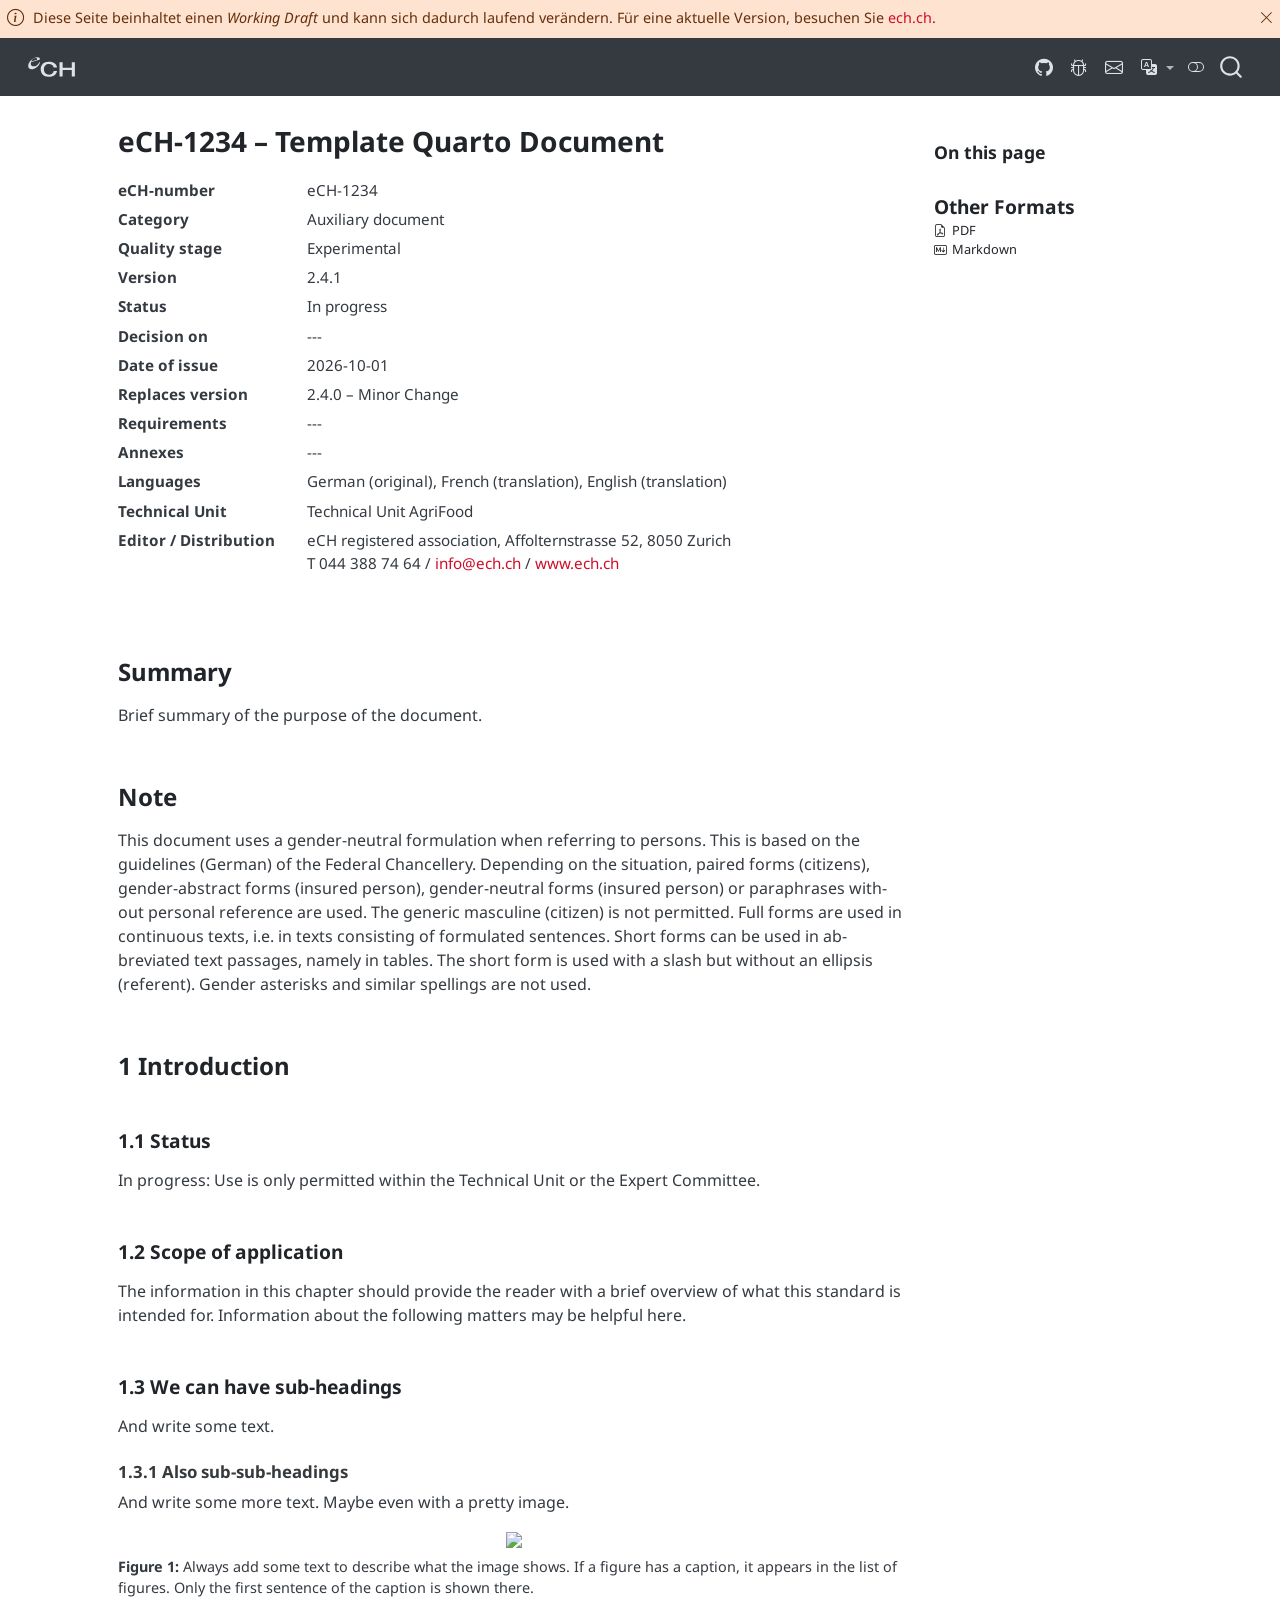
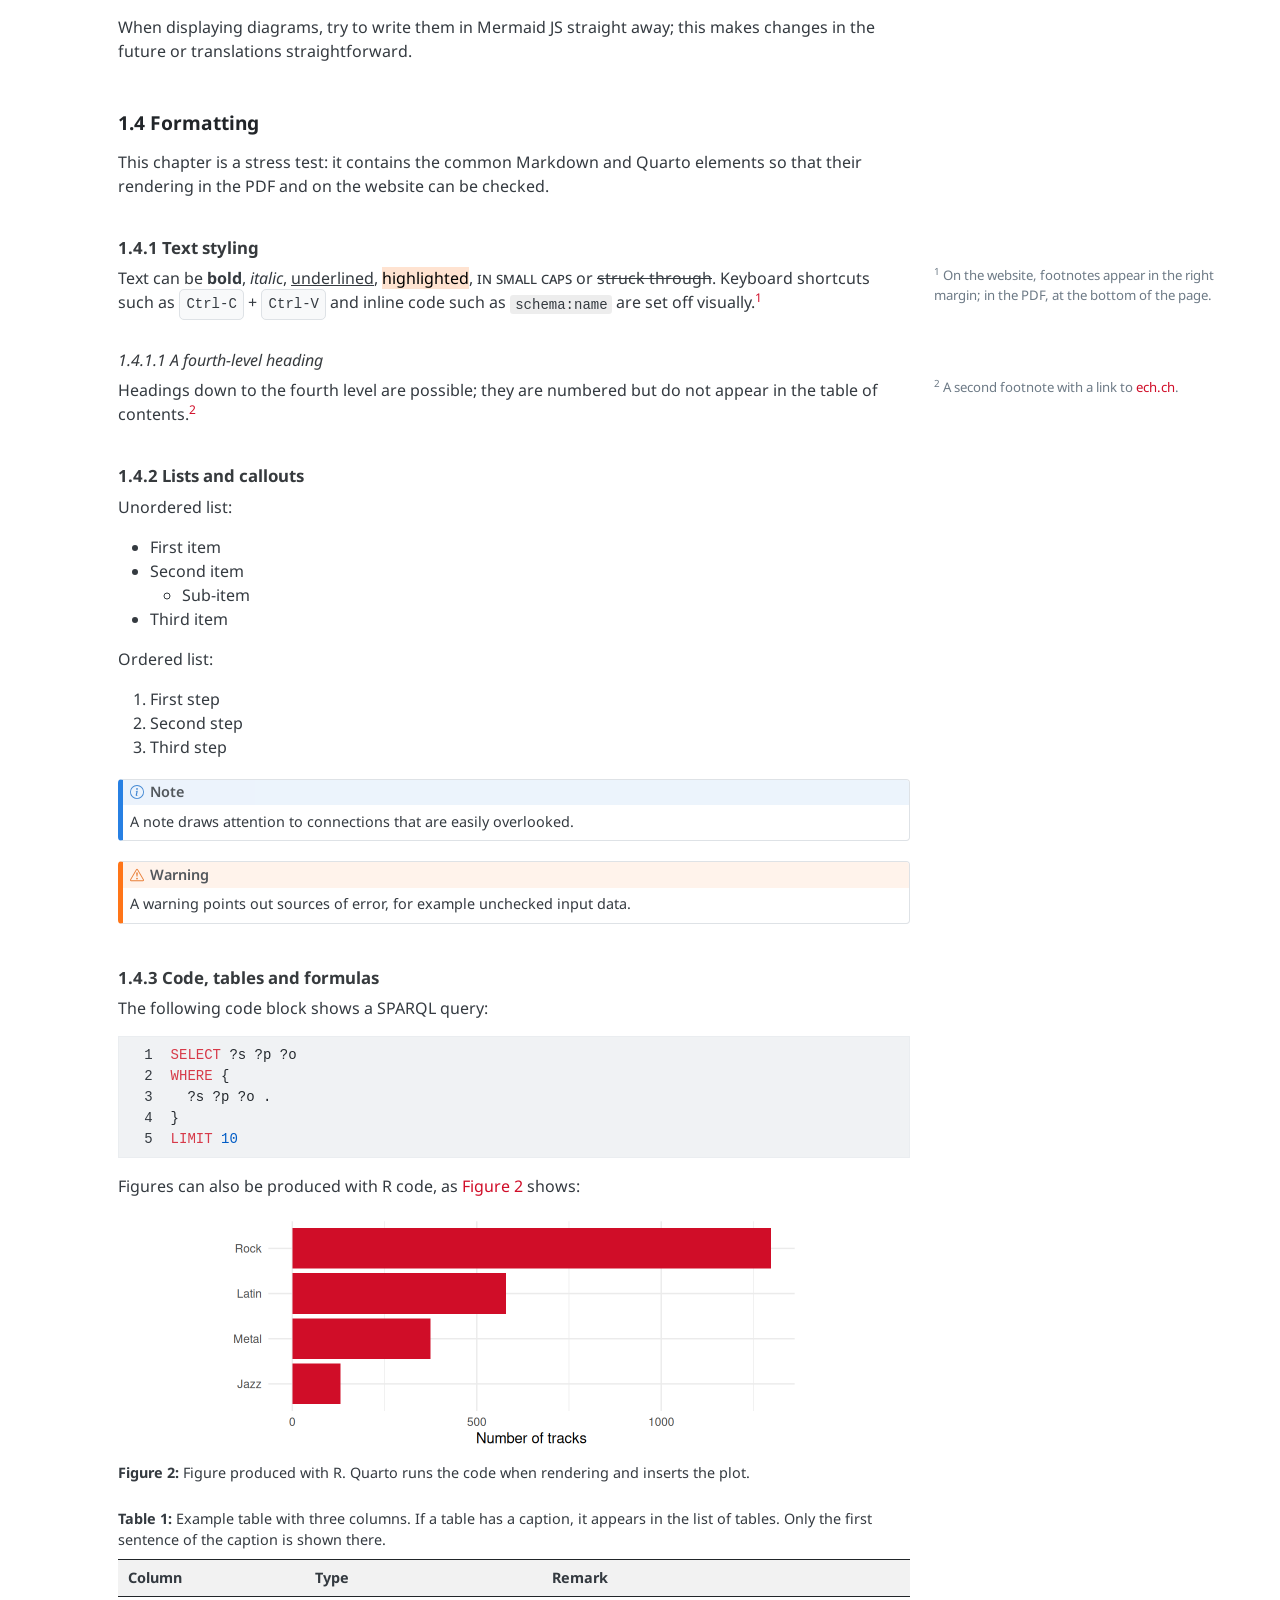
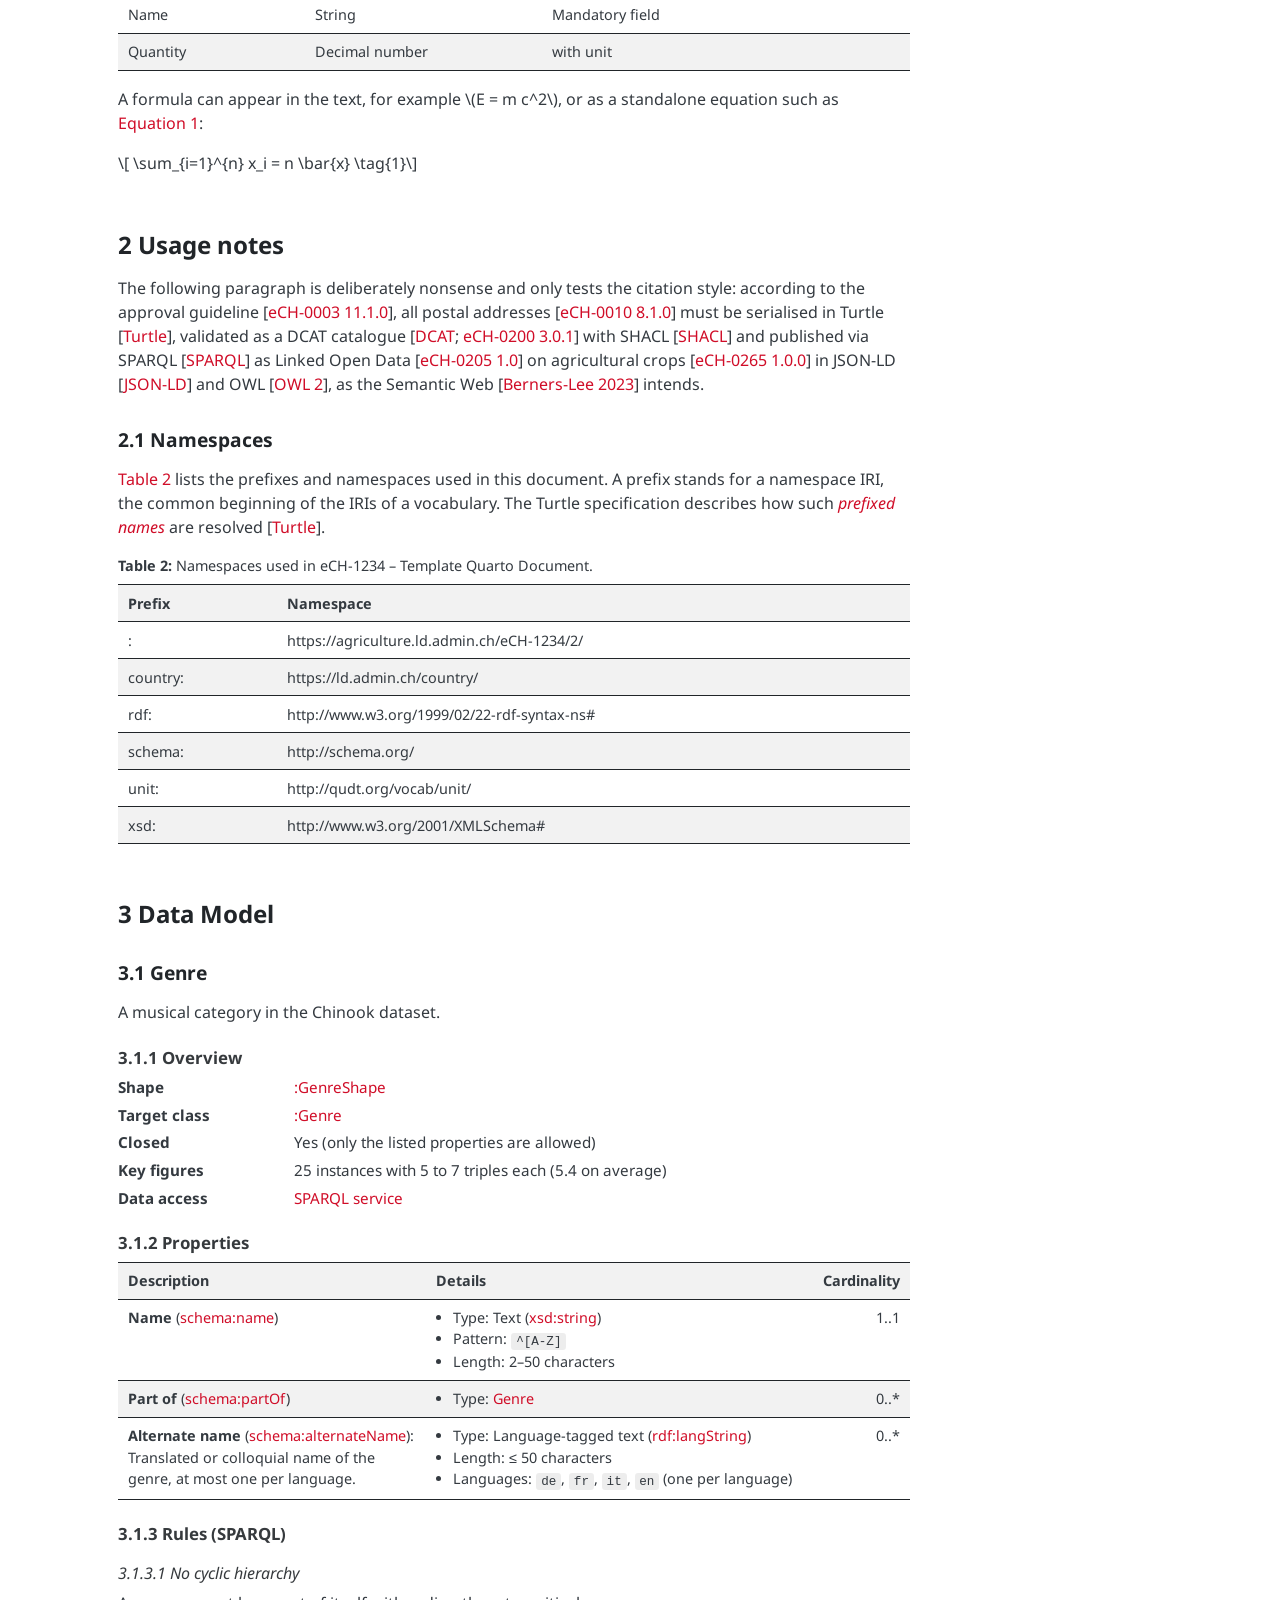
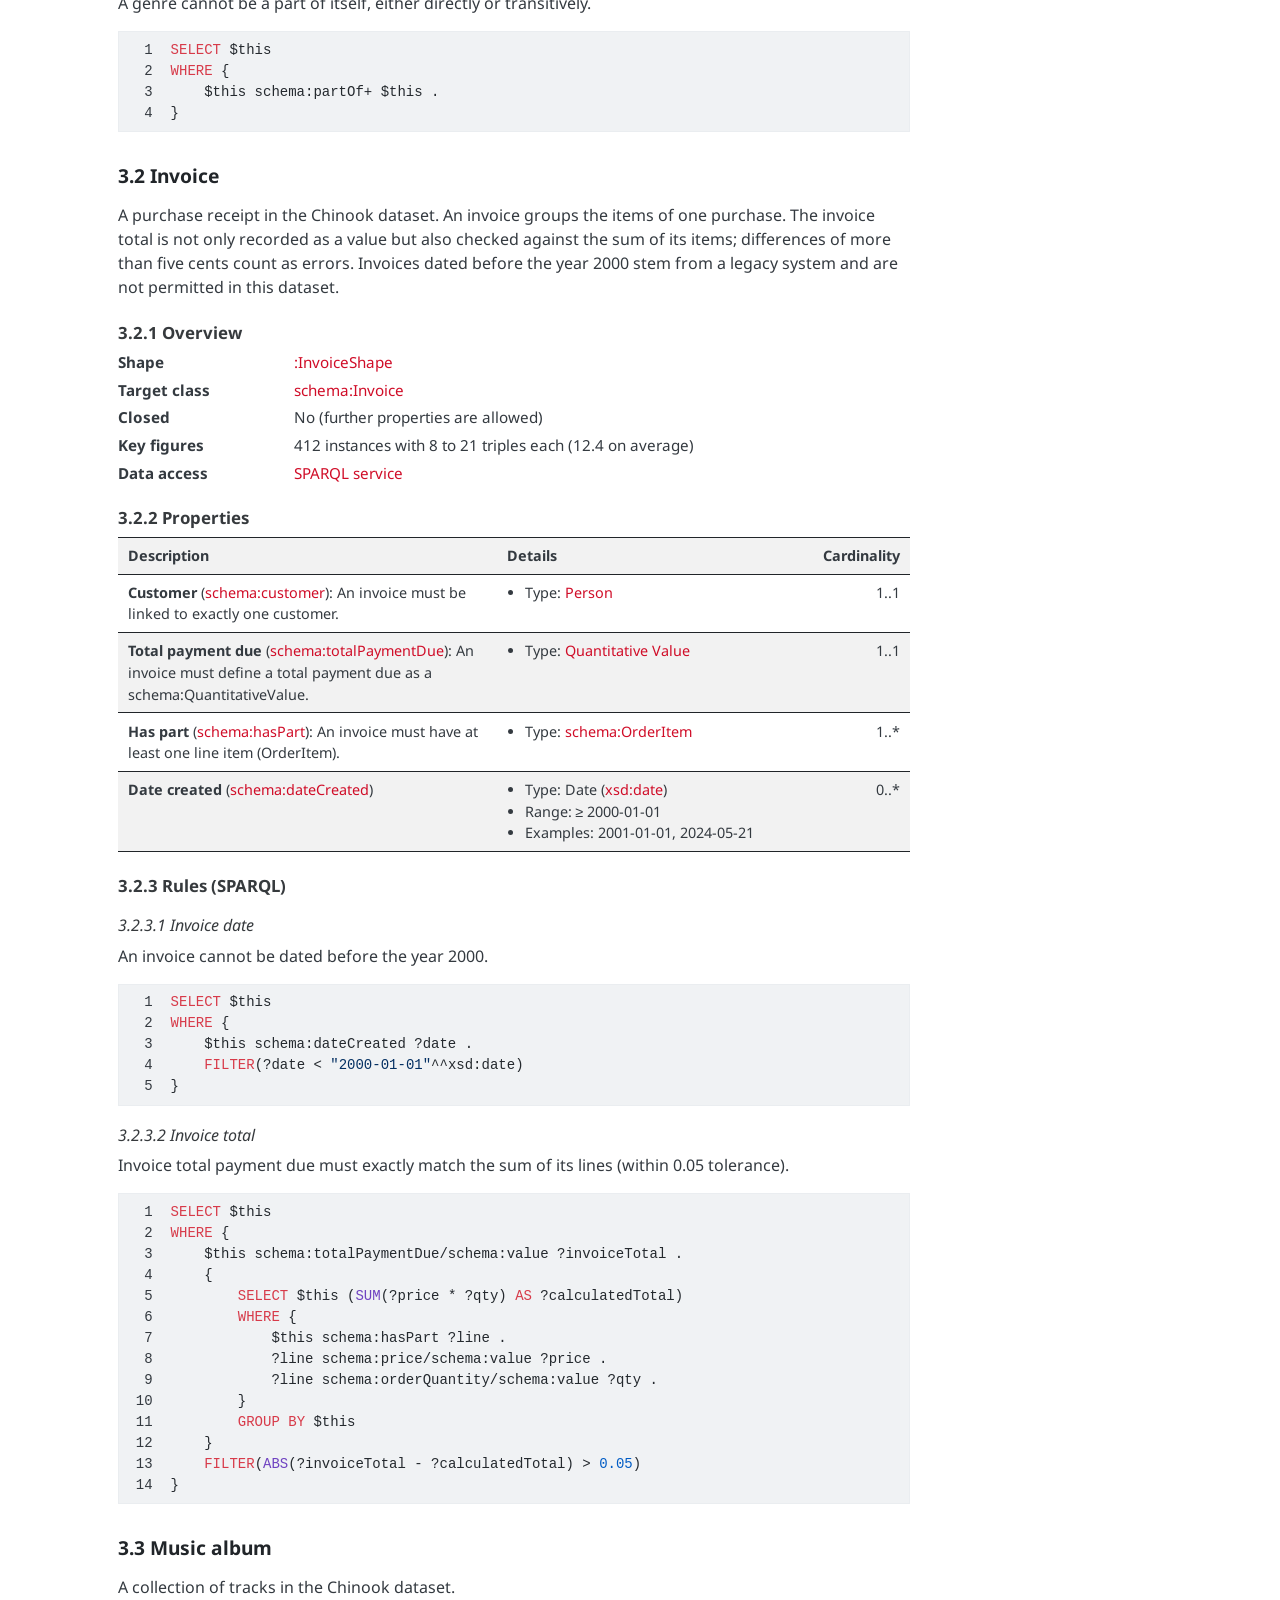
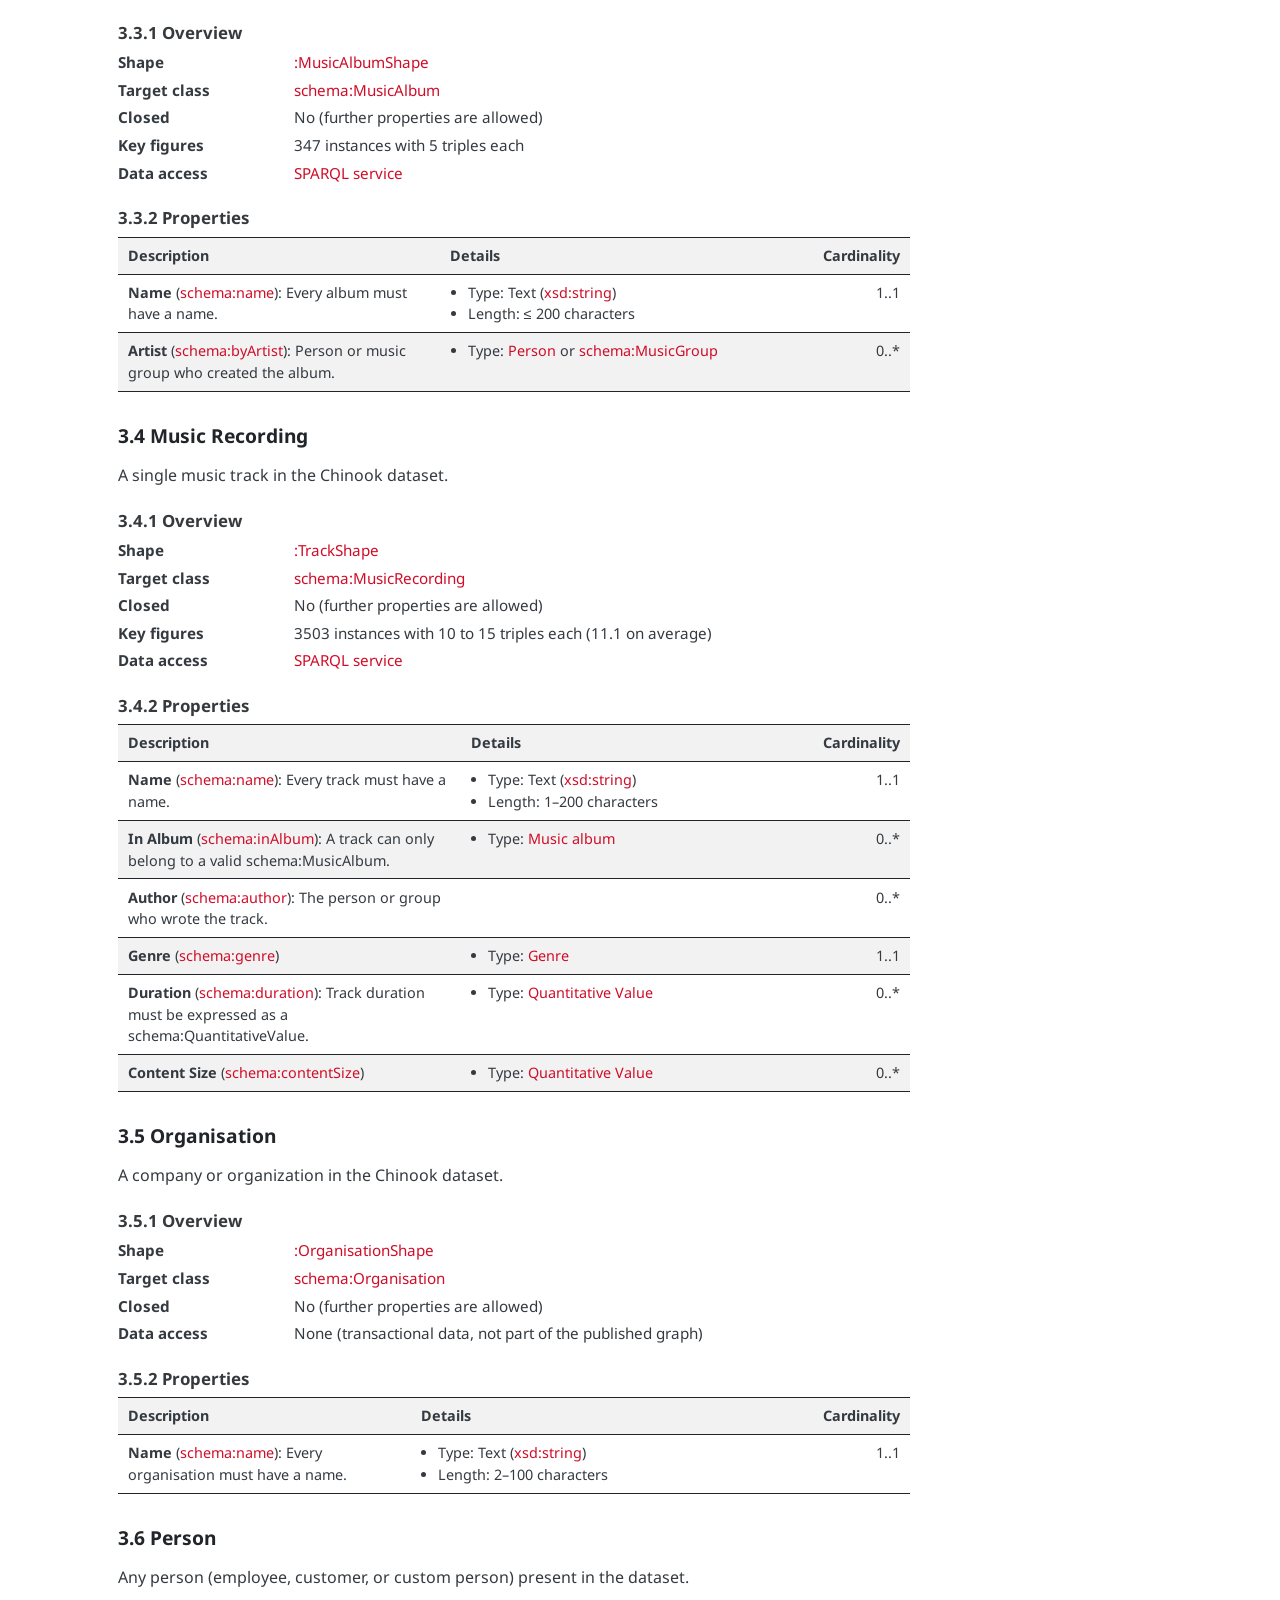
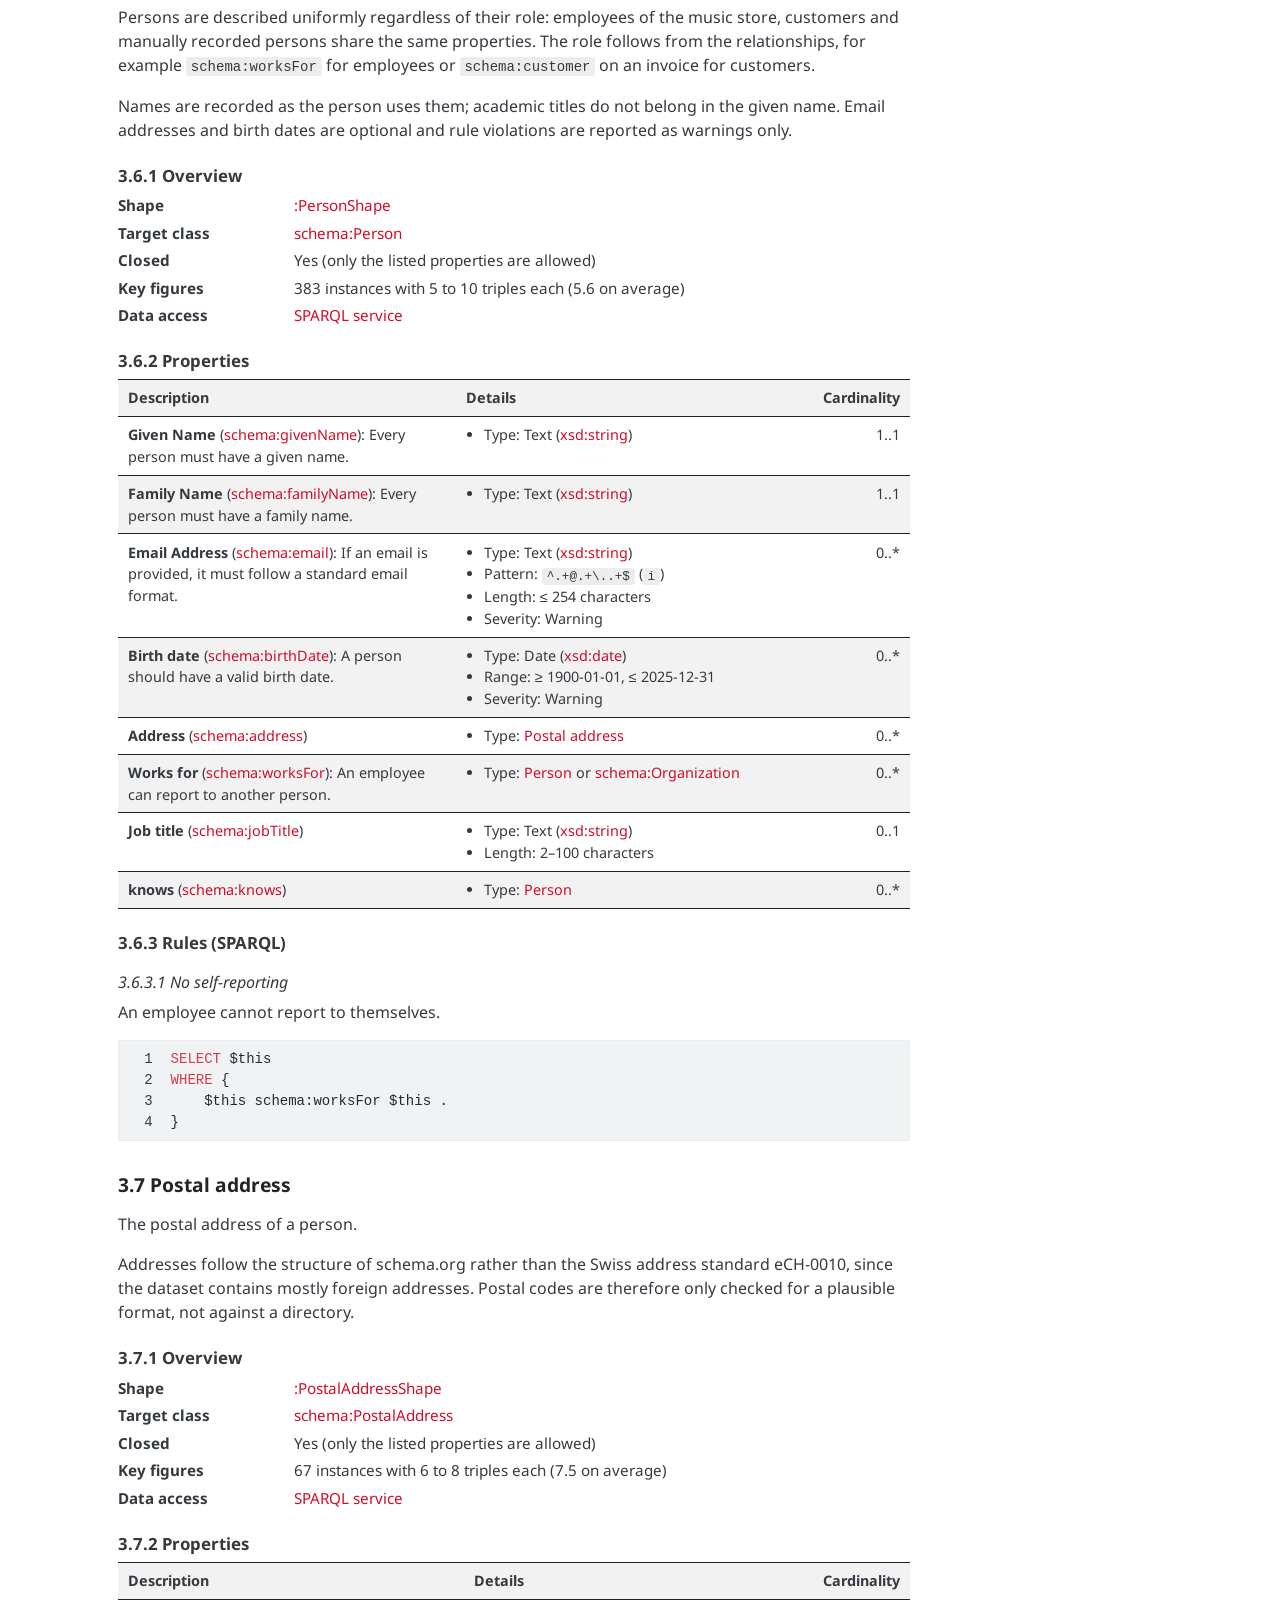
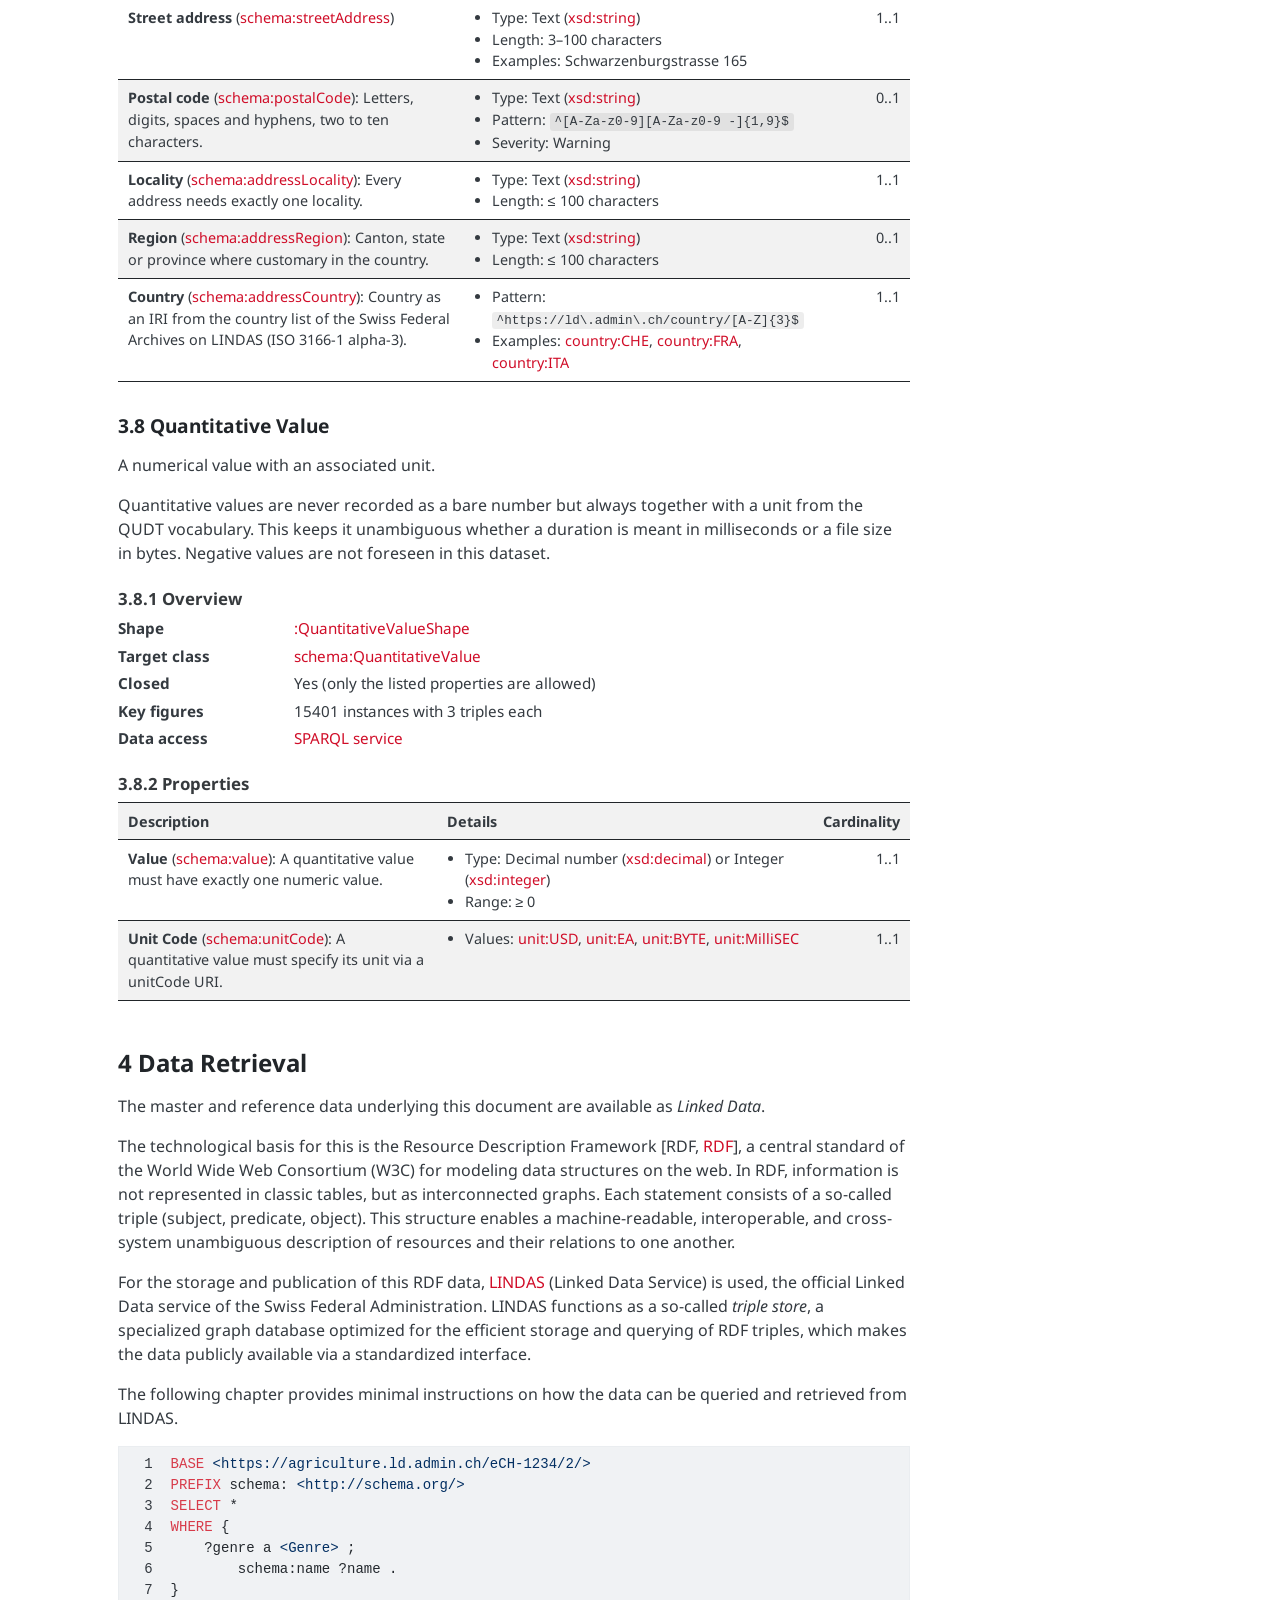
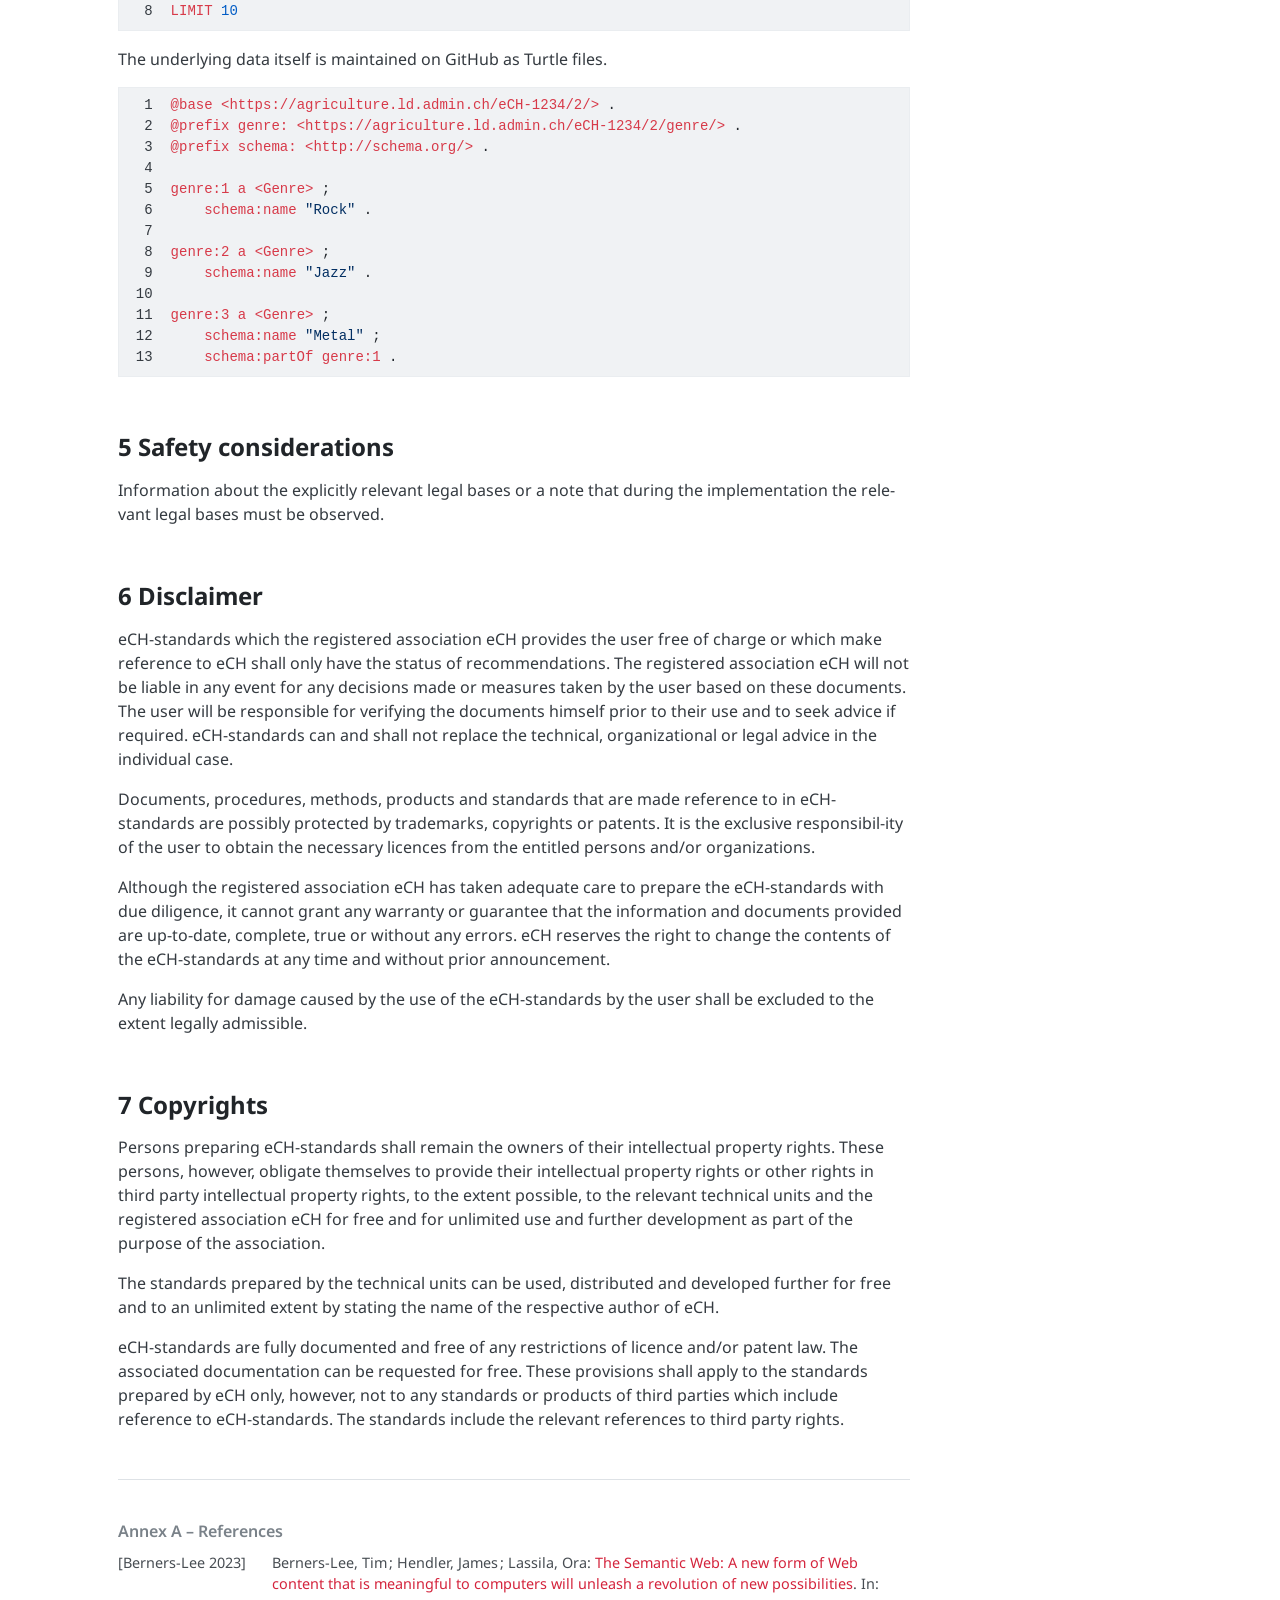
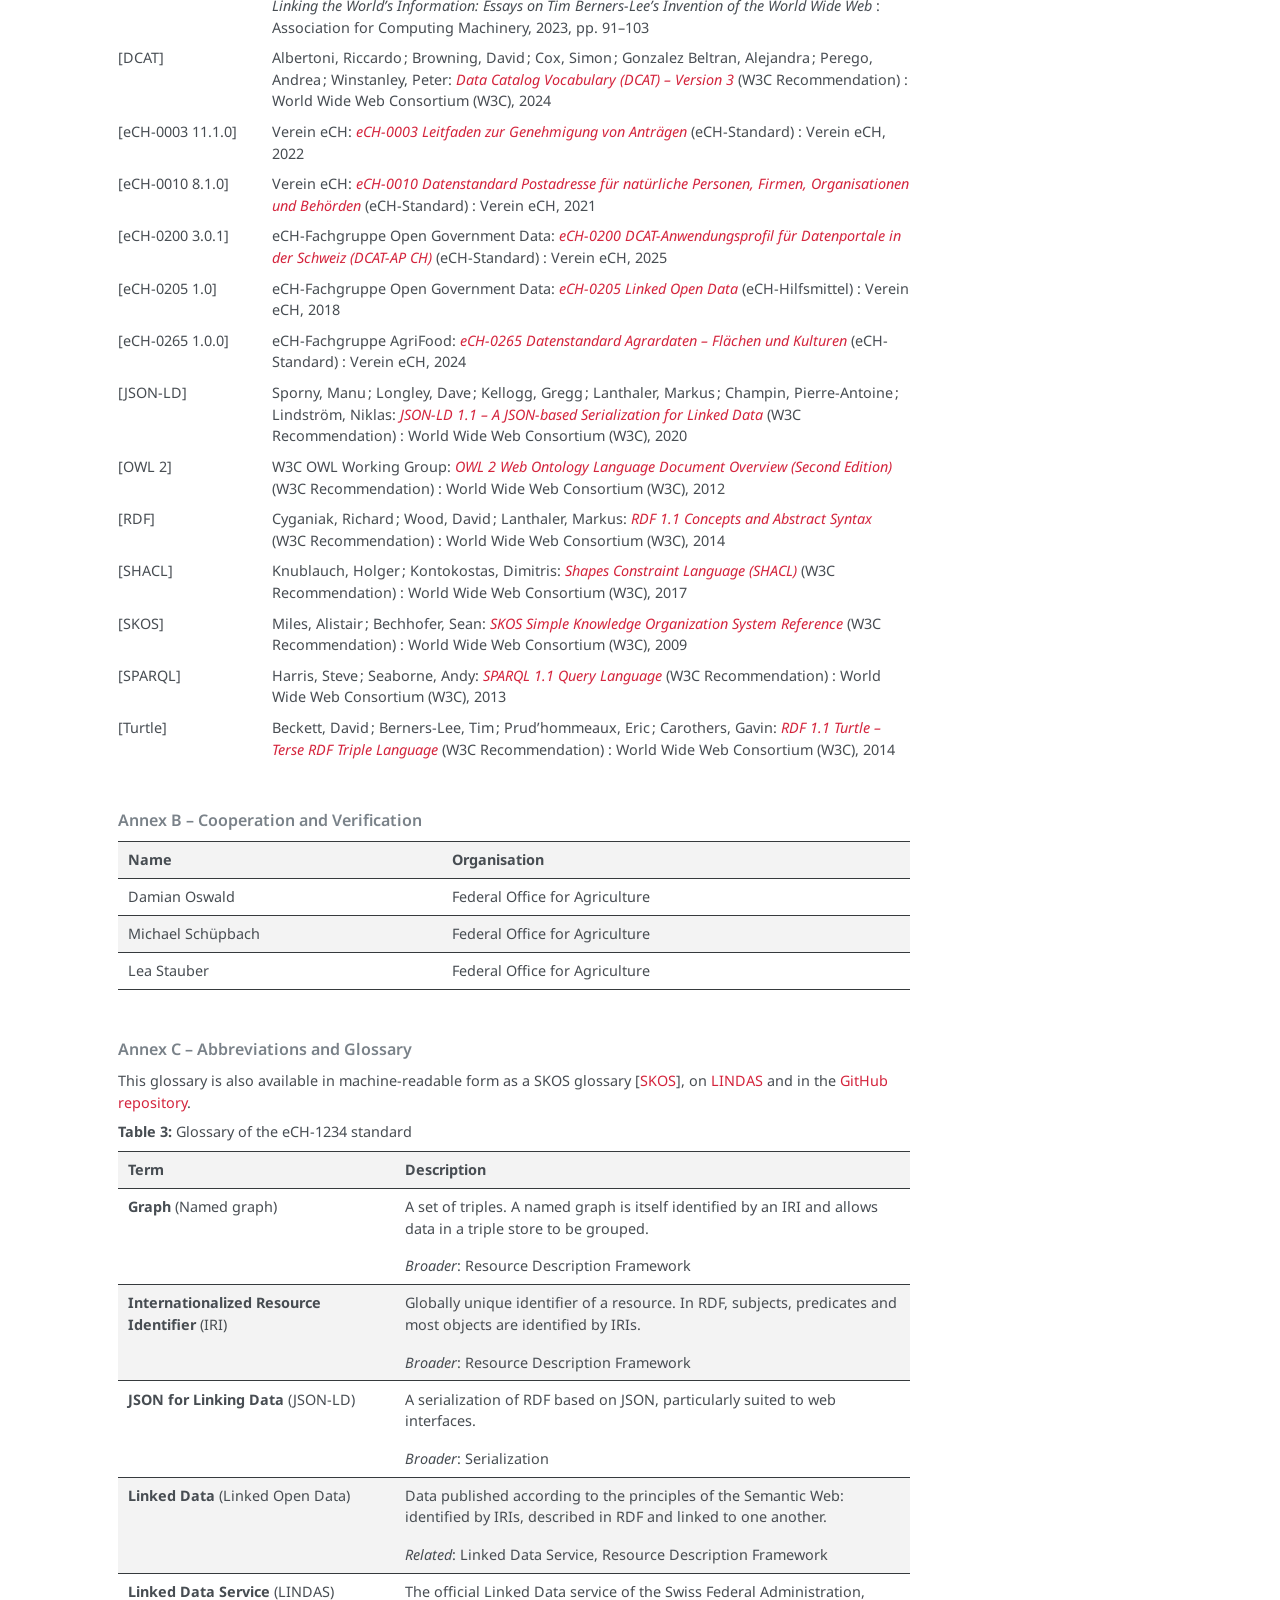
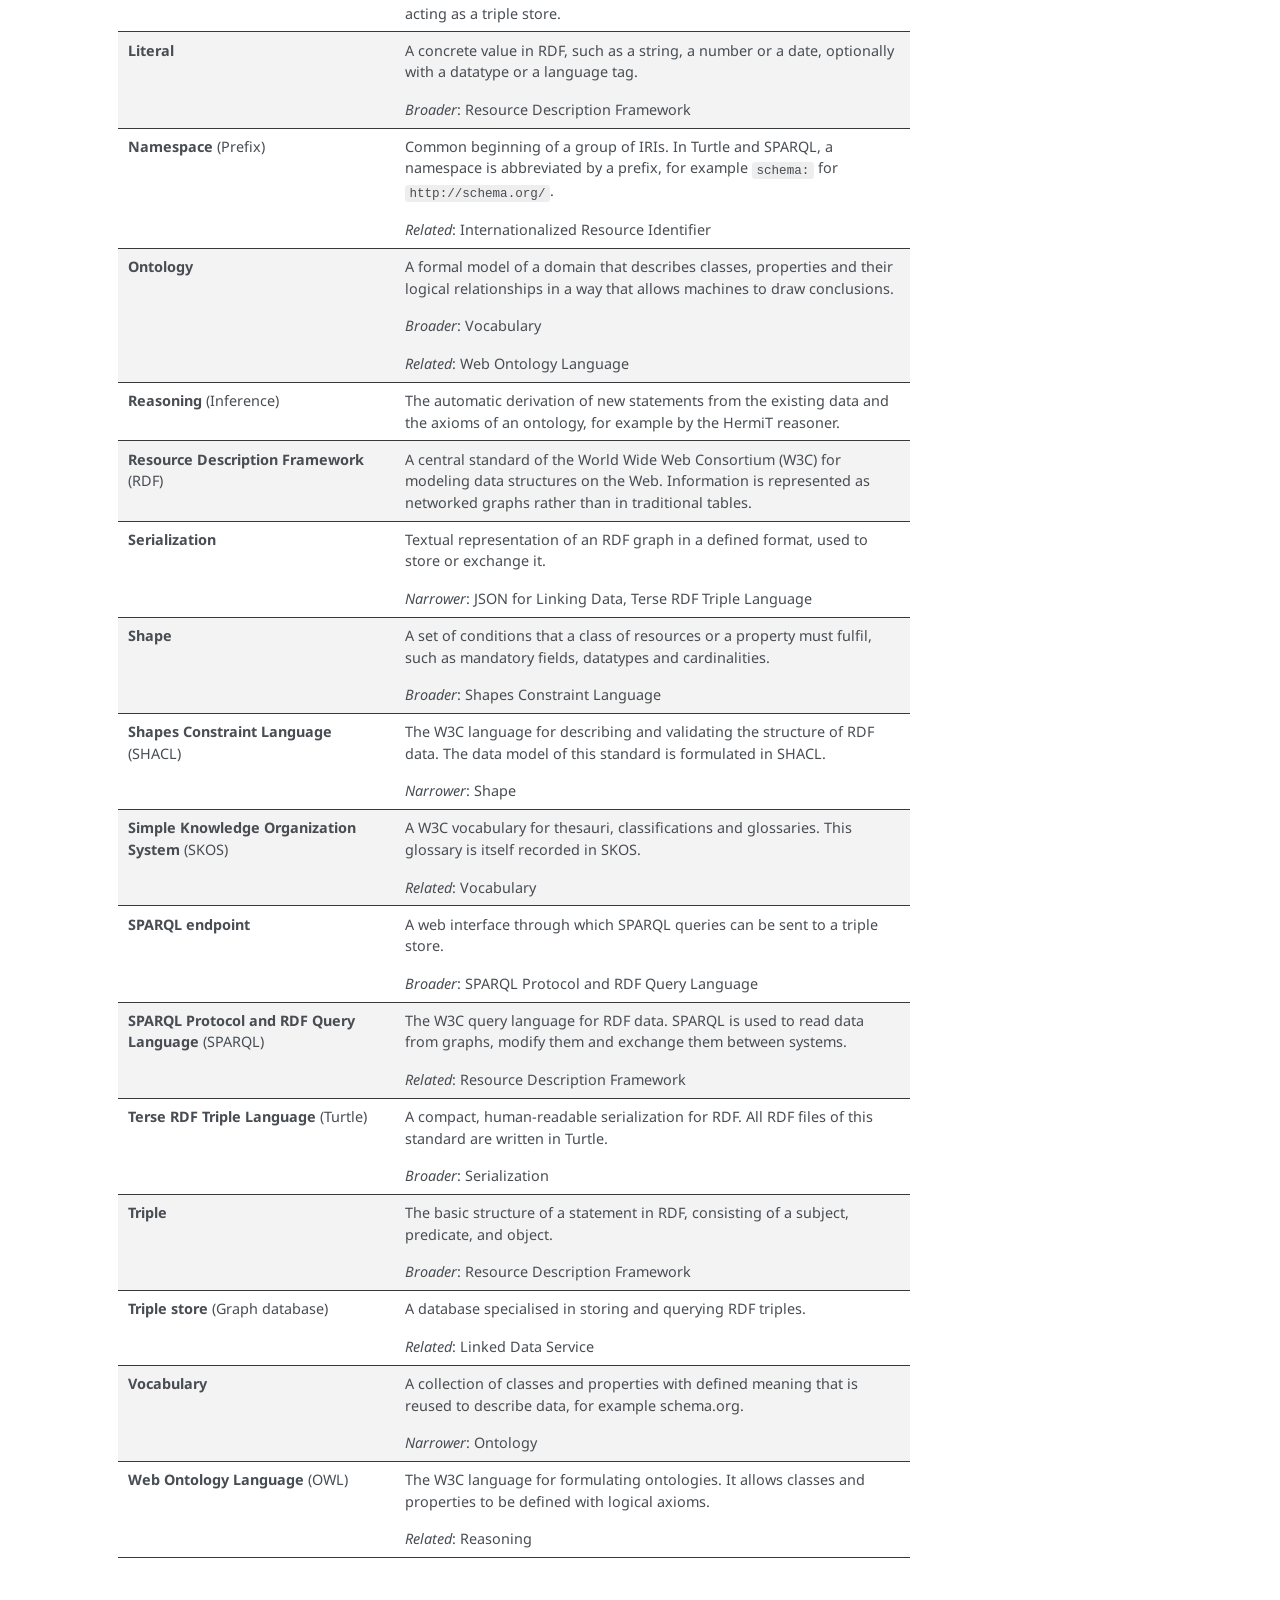
==== en/index.html @ 87154bda "deploy: 564241e7bb895e1164fef88b68e1b09f250bfb8e" ====
<!DOCTYPE html>
<html xmlns="http://www.w3.org/1999/xhtml" lang="en" xml:lang="en"><head>

<meta charset="utf-8">
<meta name="generator" content="quarto-1.10.19">

<meta name="viewport" content="width=device-width, initial-scale=1.0, user-scalable=yes">

<meta name="dcterms.date" content="2026-10-01">

<title>eCH-1234 – Template Quarto Document – eCH-1234 Version 2.4.1 (Working Draft)</title>
<style>
/* Default styles provided by pandoc.
** See https://pandoc.org/MANUAL.html#variables-for-html for config info.
*/
span.smallcaps{font-variant: small-caps;}
div.columns{display: flex; gap: 1.5em;}
div.column{flex: auto;}
@media screen {
div.columns{gap: min(4vw, 1.5em);}
div.column{overflow-x: auto;}
}
div.hanging-indent{margin-left: 1.5em; text-indent: -1.5em;}
ul.task-list{list-style: none;}
ul.task-list li input[type="checkbox"] {
  width: 0.8em;
  margin: 0 0.8em 0.2em -1em; /* quarto-specific, see https://github.com/quarto-dev/quarto-cli/issues/4556 */ 
  vertical-align: middle;
}
/* CSS for syntax highlighting */
html { -webkit-text-size-adjust: 100%; }
pre > code.sourceCode { white-space: pre; position: relative; }
pre > code.sourceCode > span { display: inline-block; line-height: 1.25; }
pre > code.sourceCode > span:empty { height: 1.2em; }
.sourceCode { overflow: visible; }
code.sourceCode > span { color: inherit; text-decoration: inherit; }
div.sourceCode { margin: 1em 0; }
pre.sourceCode { margin: 0; }
@media screen {
div.sourceCode { overflow: auto; }
}
@media print {
pre > code.sourceCode { white-space: pre-wrap; }
pre > code.sourceCode > span { text-indent: -5em; padding-left: 5em; }
}
pre.numberSource code
  { counter-reset: source-line 0; }
pre.numberSource code > span
  { position: relative; left: -4em; counter-increment: source-line; }
pre.numberSource code > span > a:first-child::before
  { content: counter(source-line);
    position: relative; left: -1em; text-align: right; vertical-align: baseline;
    border: none; display: inline-block;
    -webkit-touch-callout: none; -webkit-user-select: none;
    -khtml-user-select: none; -moz-user-select: none;
    -ms-user-select: none; user-select: none;
    padding: 0 4px; width: 4em;
  }
pre.numberSource { margin-left: 3em;  padding-left: 4px; }
div.sourceCode
  {   }
@media screen {
pre > code.sourceCode > span > a:first-child::before { text-decoration: underline; }
}
/* CSS for citations */
div.csl-bib-body { }
div.csl-entry {
  clear: both;
}
.hanging-indent div.csl-entry {
  margin-left:2em;
  text-indent:-2em;
}
div.csl-left-margin {
  min-width:2em;
  float:left;
}
div.csl-right-inline {
  margin-left:2em;
  padding-left:1em;
}
div.csl-indent {
  margin-left: 2em;
}</style>


<script src="../site_libs/quarto-nav/quarto-nav.js"></script>
<script src="../site_libs/quarto-nav/headroom.min.js"></script>
<script src="../site_libs/clipboard/clipboard.min.js"></script>
<script src="../site_libs/quarto-search/autocomplete.umd.js"></script>
<script src="../site_libs/quarto-search/fuse.min.js"></script>
<script src="../site_libs/quarto-search/quarto-search.js"></script>
<meta name="quarto:offset" content="../">
<link href="../assets/favicon.svg" rel="icon" type="image/svg+xml">
<script src="../site_libs/quarto-html/quarto.js" type="module"></script>
<script src="../site_libs/quarto-html/tabsets/tabsets.js" type="module"></script>
<script src="../site_libs/quarto-html/popper.min.js"></script>
<script src="../site_libs/quarto-html/tippy.umd.min.js"></script>
<script src="../site_libs/quarto-html/anchor.min.js"></script>
<link href="../site_libs/quarto-html/tippy.css" rel="stylesheet">
<link href="../site_libs/quarto-html/quarto-syntax-highlighting-5c1318cf63eba56dbef7ba16bc7d56f5.css" rel="stylesheet" class="quarto-color-scheme" id="quarto-text-highlighting-styles">
<link href="../site_libs/quarto-html/quarto-syntax-highlighting-dark-6453f418aeef366c23116eb9cb0b6816.css" rel="stylesheet" class="quarto-color-scheme quarto-color-alternate" id="quarto-text-highlighting-styles">
<link href="../site_libs/quarto-html/quarto-syntax-highlighting-5c1318cf63eba56dbef7ba16bc7d56f5.css" rel="stylesheet" class="quarto-color-scheme-extra" id="quarto-text-highlighting-styles">
<script src="../site_libs/bootstrap/bootstrap.min.js"></script>
<link href="../site_libs/bootstrap/bootstrap-icons.css" rel="stylesheet">
<link href="../site_libs/bootstrap/bootstrap-4e3e9719ee07071840381ae7d92f4e92.min.css" rel="stylesheet" append-hash="true" class="quarto-color-scheme" id="quarto-bootstrap" data-mode="light">
<link href="../site_libs/bootstrap/bootstrap-dark-5e4c517e5e144ebeab2ab970c0de43fa.min.css" rel="stylesheet" append-hash="true" class="quarto-color-scheme quarto-color-alternate" id="quarto-bootstrap" data-mode="dark">
<link href="../site_libs/bootstrap/bootstrap-4e3e9719ee07071840381ae7d92f4e92.min.css" rel="stylesheet" append-hash="true" class="quarto-color-scheme-extra" id="quarto-bootstrap" data-mode="light">
<script src="../site_libs/quarto-contrib/kbd/kbd.js"></script>
<link href="../site_libs/quarto-contrib/kbd/kbd.css" rel="stylesheet">
<script id="quarto-search-options" type="application/json">{
  "location": "navbar",
  "copy-button": false,
  "collapse-after": 3,
  "panel-placement": "end",
  "type": "overlay",
  "limit": 50,
  "keyboard-shortcut": [
    "f",
    "/",
    "s"
  ],
  "show-item-context": false,
  "language": {
    "search-no-results-text": "No results",
    "search-matching-documents-text": "matching documents",
    "search-copy-link-title": "Copy link to search",
    "search-hide-matches-text": "Hide additional matches",
    "search-more-match-text": "more match in this document",
    "search-more-matches-text": "more matches in this document",
    "search-clear-button-title": "Clear",
    "search-text-placeholder": "",
    "search-detached-cancel-button-title": "Cancel",
    "search-submit-button-title": "Submit",
    "search-label": "Search"
  }
}</script>

  <script src="https://cdnjs.cloudflare.com/polyfill/v3/polyfill.min.js?features=es6"></script>
  <script defer="" src="https://cdn.jsdelivr.net/npm/mathjax@4/tex-chtml.js" type="text/javascript"></script>

<script type="text/javascript">
const typesetMath = (el) => {
  if (window.MathJax) {
    // MathJax Typeset
    window.MathJax.typeset([el]);
  } else if (window.katex) {
    // KaTeX Render
    var mathElements = el.getElementsByClassName("math");
    var macros = [];
    for (var i = 0; i < mathElements.length; i++) {
      var texText = mathElements[i].firstChild;
      if (mathElements[i].tagName == "SPAN" && texText && texText.data) {
        window.katex.render(texText.data, mathElements[i], {
          displayMode: mathElements[i].classList.contains('display'),
          throwOnError: false,
          macros: macros,
          fleqn: false
        });
      }
    }
  }
}
window.Quarto = {
  typesetMath
};
</script>

</head>

<body class="nav-fixed quarto-light"><script id="quarto-html-before-body" type="application/javascript">
    const toggleBodyColorMode = (bsSheetEl) => {
      const mode = bsSheetEl.getAttribute("data-mode");
      const bodyEl = window.document.querySelector("body");
      if (mode === "dark") {
        bodyEl.classList.add("quarto-dark");
        bodyEl.classList.remove("quarto-light");
      } else {
        bodyEl.classList.add("quarto-light");
        bodyEl.classList.remove("quarto-dark");
      }
    }
    const toggleBodyColorPrimary = () => {
      const bsSheetEl = window.document.querySelector("link#quarto-bootstrap:not([rel=disabled-stylesheet])");
      if (bsSheetEl) {
        toggleBodyColorMode(bsSheetEl);
      }
    }
    const setColorSchemeToggle = (alternate) => {
      const toggles = window.document.querySelectorAll('.quarto-color-scheme-toggle');
      for (let i=0; i < toggles.length; i++) {
        const toggle = toggles[i];
        if (toggle) {
          if (alternate) {
            toggle.classList.add("alternate");
          } else {
            toggle.classList.remove("alternate");
          }
        }
      }
    };
    const toggleColorMode = (alternate) => {
      // Switch the stylesheets
      const primaryStylesheets = window.document.querySelectorAll('link.quarto-color-scheme:not(.quarto-color-alternate)');
      const alternateStylesheets = window.document.querySelectorAll('link.quarto-color-scheme.quarto-color-alternate');
      manageTransitions('#quarto-margin-sidebar .nav-link', false);
      if (alternate) {
        // note: dark is layered on light, we don't disable primary!
        enableStylesheet(alternateStylesheets);
        for (const sheetNode of alternateStylesheets) {
          if (sheetNode.id === "quarto-bootstrap") {
            toggleBodyColorMode(sheetNode);
          }
        }
      } else {
        disableStylesheet(alternateStylesheets);
        enableStylesheet(primaryStylesheets)
        toggleBodyColorPrimary();
      }
      manageTransitions('#quarto-margin-sidebar .nav-link', true);
      // Switch the toggles
      setColorSchemeToggle(alternate)
      // Hack to workaround the fact that safari doesn't
      // properly recolor the scrollbar when toggling (#1455)
      if (navigator.userAgent.indexOf('Safari') > 0 && navigator.userAgent.indexOf('Chrome') == -1) {
        manageTransitions("body", false);
        window.scrollTo(0, 1);
        setTimeout(() => {
          window.scrollTo(0, 0);
          manageTransitions("body", true);
        }, 40);
      }
    }
    const disableStylesheet = (stylesheets) => {
      for (let i=0; i < stylesheets.length; i++) {
        const stylesheet = stylesheets[i];
        stylesheet.rel = 'disabled-stylesheet';
      }
    }
    const enableStylesheet = (stylesheets) => {
      for (let i=0; i < stylesheets.length; i++) {
        const stylesheet = stylesheets[i];
        if(stylesheet.rel !== 'stylesheet') { // for Chrome, which will still FOUC without this check
          stylesheet.rel = 'stylesheet';
        }
      }
    }
    const manageTransitions = (selector, allowTransitions) => {
      const els = window.document.querySelectorAll(selector);
      for (let i=0; i < els.length; i++) {
        const el = els[i];
        if (allowTransitions) {
          el.classList.remove('notransition');
        } else {
          el.classList.add('notransition');
        }
      }
    }
    const isFileUrl = () => {
      return window.location.protocol === 'file:';
    }
    const hasAlternateSentinel = () => {
      let styleSentinel = getColorSchemeSentinel();
      if (styleSentinel !== null) {
        return styleSentinel === "alternate";
      } else {
        return false;
      }
    }
    const setStyleSentinel = (alternate) => {
      const value = alternate ? "alternate" : "default";
      if (!isFileUrl()) {
        window.localStorage.setItem("quarto-color-scheme", value);
      } else {
        localAlternateSentinel = value;
      }
    }
    const getColorSchemeSentinel = () => {
      if (!isFileUrl()) {
        const storageValue = window.localStorage.getItem("quarto-color-scheme");
        return storageValue != null ? storageValue : localAlternateSentinel;
      } else {
        return localAlternateSentinel;
      }
    }
    const toggleGiscusIfUsed = (isAlternate, darkModeDefault) => {
      const baseTheme = document.querySelector('#giscus-base-theme')?.value ?? 'light';
      const alternateTheme = document.querySelector('#giscus-alt-theme')?.value ?? 'dark';
      let newTheme = '';
      if(authorPrefersDark) {
        newTheme = isAlternate ? baseTheme : alternateTheme;
      } else {
        newTheme = isAlternate ? alternateTheme : baseTheme;
      }
      const changeGiscusTheme = () => {
        // From: https://github.com/giscus/giscus/issues/336
        const sendMessage = (message) => {
          const iframe = document.querySelector('iframe.giscus-frame');
          if (!iframe) return;
          iframe.contentWindow.postMessage({ giscus: message }, 'https://giscus.app');
        }
        sendMessage({
          setConfig: {
            theme: newTheme
          }
        });
      }
      const isGiscussLoaded = window.document.querySelector('iframe.giscus-frame') !== null;
      if (isGiscussLoaded) {
        changeGiscusTheme();
      }
    };
    const authorPrefersDark = false;
    const darkModeDefault = authorPrefersDark;
      document.querySelector('link#quarto-text-highlighting-styles.quarto-color-scheme-extra').rel = 'disabled-stylesheet';
      document.querySelector('link#quarto-bootstrap.quarto-color-scheme-extra').rel = 'disabled-stylesheet';
    let localAlternateSentinel = darkModeDefault ? 'alternate' : 'default';
    // Dark / light mode switch
    window.quartoToggleColorScheme = () => {
      // Read the current dark / light value
      let toAlternate = !hasAlternateSentinel();
      toggleColorMode(toAlternate);
      setStyleSentinel(toAlternate);
      toggleGiscusIfUsed(toAlternate, darkModeDefault);
      window.dispatchEvent(new Event('resize'));
    };
    // Switch to dark mode if need be
    if (hasAlternateSentinel()) {
      toggleColorMode(true);
    } else {
      toggleColorMode(false);
    }
  </script>

<div id="quarto-search-results"></div>
  <header id="quarto-header" class="headroom fixed-top">
    <div id="quarto-announcement" data-announcement-id="567b550b14a91b118b5d849fc5505b9a" class="alert alert-warning hidden"><i class="bi bi-info-circle quarto-announcement-icon"></i><div class="quarto-announcement-content">
<p>Diese Seite beinhaltet einen <em>Working Draft</em> und kann sich dadurch laufend verändern. Für eine aktuelle Version, besuchen Sie <a href="https://ech.ch/">ech.ch</a>.</p>
</div><i class="bi bi-x-lg quarto-announcement-action"></i></div>
    <nav class="navbar navbar-expand-lg " data-bs-theme="dark">
      <div class="navbar-container container-fluid">
      <div class="navbar-brand-container mx-auto">
    <a href="../index.html" class="navbar-brand navbar-brand-logo">
    <img src="../assets/ech.svg" alt="eCH" class="navbar-logo light-content">
    <img src="../assets/ech.svg" alt="eCH" class="navbar-logo dark-content">
    </a>
  </div>
            <div id="quarto-search" class="" title="Search"></div>
          <button class="navbar-toggler" type="button" data-bs-toggle="collapse" data-bs-target="#navbarCollapse" aria-controls="navbarCollapse" role="menu" aria-expanded="false" aria-label="Toggle navigation" onclick="if (window.quartoToggleHeadroom) { window.quartoToggleHeadroom(); }">
  <span class="navbar-toggler-icon"></span>
</button>
          <div class="collapse navbar-collapse" id="navbarCollapse">
            <ul class="navbar-nav navbar-nav-scroll ms-auto">
  <li class="nav-item compact">
    <a class="nav-link" href="https://github.com/blw-ofag-ufag/semantic-web-template"> <i class="bi bi-github" role="img" aria-label="GitHub">
</i> 
<span class="menu-text"></span></a>
  </li>  
  <li class="nav-item compact">
    <a class="nav-link" href="https://github.com/blw-ofag-ufag/semantic-web-template/issues/new"> <i class="bi bi-bug" role="img" aria-label="Issue">
</i> 
<span class="menu-text"></span></a>
  </li>  
  <li class="nav-item compact">
    <a class="nav-link" href="mailto:agridata.ch@blw.admin.ch"> <i class="bi bi-envelope" role="img" aria-label="Contact">
</i> 
<span class="menu-text"></span></a>
  </li>  
  <li class="nav-item dropdown ">
    <a class="nav-link dropdown-toggle" href="#" id="nav-menu-bi-translate" role="link" data-bs-toggle="dropdown" aria-expanded="false">
      <i class="bi bi-translate" role="img">
</i> 
 <span class="menu-text"></span>
    </a>
    <ul class="dropdown-menu dropdown-menu-end" aria-labelledby="nav-menu-bi-translate">    
        <li>
    <a class="dropdown-item" href="../en/index.html">
 <span class="dropdown-text">English</span></a>
  </li>  
        <li>
    <a class="dropdown-item" href="../de/index.html">
 <span class="dropdown-text">Deutsch</span></a>
  </li>  
        <li>
    <a class="dropdown-item" href="../fr/index.html">
 <span class="dropdown-text">Français</span></a>
  </li>  
    </ul>
  </li>
</ul>
          </div> <!-- /navcollapse -->
            <div class="quarto-navbar-tools">
  <a href="" class="quarto-color-scheme-toggle quarto-navigation-tool  px-1" onclick="window.quartoToggleColorScheme(); return false;" title="Toggle dark mode"><i class="bi"></i></a>
</div>
      </div> <!-- /container-fluid -->
    </nav>
</header>
<!-- content -->
<div id="quarto-content" class="quarto-container page-columns page-rows-contents page-layout-article page-navbar">
<!-- sidebar -->
<!-- margin-sidebar -->
    <div id="quarto-margin-sidebar" class="sidebar margin-sidebar">
        <nav id="TOC" role="doc-toc" class="toc-active">
    <h2 id="toc-title">On this page</h2>
   
  <ul class="collapse">
  <li><a href="#sec-introduction" id="toc-sec-introduction" class="nav-link active" data-scroll-target="#sec-introduction"><span class="header-section-number">1</span> Introduction</a>
  <ul class="collapse">
  <li><a href="#sec-status" id="toc-sec-status" class="nav-link" data-scroll-target="#sec-status"><span class="header-section-number">1.1</span> Status</a></li>
  <li><a href="#sec-scope-of-application" id="toc-sec-scope-of-application" class="nav-link" data-scroll-target="#sec-scope-of-application"><span class="header-section-number">1.2</span> Scope of application</a></li>
  <li><a href="#sec-example-subheading" id="toc-sec-example-subheading" class="nav-link" data-scroll-target="#sec-example-subheading"><span class="header-section-number">1.3</span> We can have sub-headings</a></li>
  <li><a href="#sec-formatting" id="toc-sec-formatting" class="nav-link" data-scroll-target="#sec-formatting"><span class="header-section-number">1.4</span> Formatting</a></li>
  </ul></li>
  <li><a href="#sec-usage-notes" id="toc-sec-usage-notes" class="nav-link" data-scroll-target="#sec-usage-notes"><span class="header-section-number">2</span> Usage notes</a>
  <ul class="collapse">
  <li><a href="#sec-namespaces" id="toc-sec-namespaces" class="nav-link" data-scroll-target="#sec-namespaces"><span class="header-section-number">2.1</span> Namespaces</a></li>
  </ul></li>
  <li><a href="#sec-data-model" id="toc-sec-data-model" class="nav-link" data-scroll-target="#sec-data-model"><span class="header-section-number">3</span> Data Model</a>
  <ul class="collapse">
  <li><a href="#sec-nodeshape-genreshape" id="toc-sec-nodeshape-genreshape" class="nav-link" data-scroll-target="#sec-nodeshape-genreshape"><span class="header-section-number">3.1</span> Genre</a></li>
  <li><a href="#sec-nodeshape-invoiceshape" id="toc-sec-nodeshape-invoiceshape" class="nav-link" data-scroll-target="#sec-nodeshape-invoiceshape"><span class="header-section-number">3.2</span> Invoice</a></li>
  <li><a href="#sec-nodeshape-musicalbumshape" id="toc-sec-nodeshape-musicalbumshape" class="nav-link" data-scroll-target="#sec-nodeshape-musicalbumshape"><span class="header-section-number">3.3</span> Music album</a></li>
  <li><a href="#sec-nodeshape-trackshape" id="toc-sec-nodeshape-trackshape" class="nav-link" data-scroll-target="#sec-nodeshape-trackshape"><span class="header-section-number">3.4</span> Music Recording</a></li>
  <li><a href="#sec-nodeshape-organisationshape" id="toc-sec-nodeshape-organisationshape" class="nav-link" data-scroll-target="#sec-nodeshape-organisationshape"><span class="header-section-number">3.5</span> Organisation</a></li>
  <li><a href="#sec-nodeshape-personshape" id="toc-sec-nodeshape-personshape" class="nav-link" data-scroll-target="#sec-nodeshape-personshape"><span class="header-section-number">3.6</span> Person</a></li>
  <li><a href="#sec-nodeshape-postaladdressshape" id="toc-sec-nodeshape-postaladdressshape" class="nav-link" data-scroll-target="#sec-nodeshape-postaladdressshape"><span class="header-section-number">3.7</span> Postal address</a></li>
  <li><a href="#sec-nodeshape-quantitativevalueshape" id="toc-sec-nodeshape-quantitativevalueshape" class="nav-link" data-scroll-target="#sec-nodeshape-quantitativevalueshape"><span class="header-section-number">3.8</span> Quantitative Value</a></li>
  </ul></li>
  <li><a href="#sec-data-retrieval" id="toc-sec-data-retrieval" class="nav-link" data-scroll-target="#sec-data-retrieval"><span class="header-section-number">4</span> Data Retrieval</a></li>
  <li><a href="#sec-safety-consideration" id="toc-sec-safety-consideration" class="nav-link" data-scroll-target="#sec-safety-consideration"><span class="header-section-number">5</span> Safety considerations</a></li>
  <li><a href="#sec-disclaimer" id="toc-sec-disclaimer" class="nav-link" data-scroll-target="#sec-disclaimer"><span class="header-section-number">6</span> Disclaimer</a></li>
  <li><a href="#sec-copyrights" id="toc-sec-copyrights" class="nav-link" data-scroll-target="#sec-copyrights"><span class="header-section-number">7</span> Copyrights</a></li>
  
  
  
  
  
  
  </ul>
<div class="quarto-alternate-formats"><h2>Other Formats</h2><ul><li><a href="index.pdf"><i class="bi bi-file-earmark-pdf"></i>PDF</a></li><li><a href="index.md"><i class="bi bi-markdown"></i>Markdown</a></li></ul></div></nav>
    </div>
<!-- main -->
<main class="content page-columns page-full" id="quarto-document-content">


<header id="title-block-header" class="quarto-title-block default">
<div class="quarto-title">
<h1 class="title">eCH-1234 – Template Quarto Document</h1>
</div>



<div class="quarto-title-meta">

  
    
  
  </div>

<dl class="ech-metadata">
    <div>
    <dt>eCH-number</dt>
    <dd>
                        <p>eCH-1234</p>
                      </dd>
  </div>
    <div>
    <dt>Category</dt>
    <dd>
                        <p>Auxiliary document</p>
                      </dd>
  </div>
    <div>
    <dt>Quality stage</dt>
    <dd>
                        <p>Experimental</p>
                      </dd>
  </div>
    <div>
    <dt>Version</dt>
    <dd>
                        <p>2.4.1</p>
                      </dd>
  </div>
    <div>
    <dt>Status</dt>
    <dd>
                        <p>In progress</p>
                      </dd>
  </div>
    <div>
    <dt>Decision on</dt>
    <dd>
            <p>---</p>
          </dd>
  </div>
    <div>
    <dt>Date of issue</dt>
    <dd>
                        <p>2026-10-01</p>
                      </dd>
  </div>
    <div>
    <dt>Replaces version</dt>
    <dd>
                        <p>2.4.0 – Minor Change</p>
                      </dd>
  </div>
    <div>
    <dt>Requirements</dt>
    <dd>
            <p>---</p>
          </dd>
  </div>
    <div>
    <dt>Annexes</dt>
    <dd>
            <p>---</p>
          </dd>
  </div>
    <div>
    <dt>Languages</dt>
    <dd>
                        <p>German (original), French (translation), English (translation)</p>
                      </dd>
  </div>
    <div>
    <dt>Technical Unit</dt>
    <dd>
                        <p>Technical Unit AgriFood</p>
                      </dd>
  </div>
    <div>
    <dt>Editor / Distribution</dt>
    <dd>
                        <p>eCH registered association, Affolternstrasse 52, 8050 Zurich</p>
            <p>T 044 388 74 64 / <a href="mailto:info@ech.ch">info@ech.ch</a> / <a href="https://www.ech.ch">www.ech.ch</a></p>
                      </dd>
  </div>
  </dl>



</header>


<section id="sec-summary" class="level1 unnumbered unlisted">
<h1 class="unnumbered unlisted">Summary</h1>
<p>Brief summary of the purpose of the document.</p>
</section>
<section id="sec-note" class="level1 unnumbered unlisted">
<h1 class="unnumbered unlisted">Note</h1>
<p>This document uses a gender-neutral formulation when referring to persons. This is based on the guidelines (German) of the Federal Chancellery. Depending on the situation, paired forms (citizens), gender-abstract forms (insured person), gender-neutral forms (insured person) or paraphrases with-out personal reference are used. The generic masculine (citizen) is not permitted. Full forms are used in continuous texts, i.e.&nbsp;in texts consisting of formulated sentences. Short forms can be used in ab-breviated text passages, namely in tables. The short form is used with a slash but without an ellipsis (referent). Gender asterisks and similar spellings are not used.</p>
</section>
<section id="sec-introduction" class="level1 page-columns page-full" data-number="1">
<h1 data-number="1"><span class="header-section-number">1</span> Introduction</h1>
<section id="sec-status" class="level2" data-number="1.1">
<h2 data-number="1.1" class="anchored" data-anchor-id="sec-status"><span class="header-section-number">1.1</span> Status</h2>
<p>In progress: Use is only permitted within the Technical Unit or the Expert Committee.</p>
</section>
<section id="sec-scope-of-application" class="level2" data-number="1.2">
<h2 data-number="1.2" class="anchored" data-anchor-id="sec-scope-of-application"><span class="header-section-number">1.2</span> Scope of application</h2>
<p>The information in this chapter should provide the reader with a brief overview of what this standard is intended for. Information about the following matters may be helpful here.</p>
</section>
<section id="sec-example-subheading" class="level2" data-number="1.3">
<h2 data-number="1.3" class="anchored" data-anchor-id="sec-example-subheading"><span class="header-section-number">1.3</span> We can have sub-headings</h2>
<p>And write some text.</p>
<section id="sec-example-subsubheading" class="level3" data-number="1.3.1">
<h3 data-number="1.3.1" class="anchored" data-anchor-id="sec-example-subsubheading"><span class="header-section-number">1.3.1</span> Also sub-sub-headings</h3>
<p>And write some more text. Maybe even with a pretty image.</p>
<div id="fig-example" class="quarto-float quarto-figure quarto-figure-center anchored">
<figure class="quarto-float quarto-float-fig figure">
<div aria-describedby="fig-example-caption-0ceaefa1-69ba-4598-a22c-09a6ac19f8ca">
<img src="https://fastly.picsum.photos/id/653/536/354.jpg?hmac=3InR8I5KmwbdkPHehlM8BMPd_BDHG_RWZkxt_IkeQGY" class="img-fluid figure-img">
</div>
<figcaption class="quarto-float-caption-bottom quarto-float-caption quarto-float-fig" id="fig-example-caption-0ceaefa1-69ba-4598-a22c-09a6ac19f8ca">
<strong>Figure&nbsp;1:</strong> Always add some text to describe what the image shows. If a figure has a caption, it appears in the list of figures. Only the first sentence of the caption is shown there.
</figcaption>
</figure>
</div>
<p>When displaying diagrams, try to write them in Mermaid JS straight away; this makes changes in the future or translations straightforward.</p>
</section>
</section>
<section id="sec-formatting" class="level2 page-columns page-full" data-number="1.4">
<h2 data-number="1.4" class="anchored" data-anchor-id="sec-formatting"><span class="header-section-number">1.4</span> Formatting</h2>
<p>This chapter is a stress test: it contains the common Markdown and Quarto elements so that their rendering in the PDF and on the website can be checked.</p>
<section id="sec-formatting-text" class="level3 page-columns page-full" data-number="1.4.1">
<h3 data-number="1.4.1" class="anchored" data-anchor-id="sec-formatting-text"><span class="header-section-number">1.4.1</span> Text styling</h3>
<p>Text can be <strong>bold</strong>, <em>italic</em>, <u>underlined</u>, <mark>highlighted</mark>, <span class="smallcaps">in small caps</span> or <del>struck through</del>. Keyboard shortcuts such as <kbd title="Ctrl-C" aria-hidden="true">Ctrl-C</kbd><span class="visually-hidden">Ctrl-C</span> + <kbd title="Ctrl-V" aria-hidden="true">Ctrl-V</kbd><span class="visually-hidden">Ctrl-V</span> and inline code such as <code>schema:name</code> are set off visually.<a href="#fn1" class="footnote-ref" id="fnref1" role="doc-noteref"><sup>1</sup></a></p>
<div class="no-row-height column-margin column-container"><div id="fn1"><p><sup>1</sup>&nbsp;On the website, footnotes appear in the right margin; in the PDF, at the bottom of the page.</p></div></div><section id="sec-formatting-h4" class="level4 page-columns page-full" data-number="1.4.1.1">
<h4 data-number="1.4.1.1" class="anchored" data-anchor-id="sec-formatting-h4"><span class="header-section-number">1.4.1.1</span> A fourth-level heading</h4>
<p>Headings down to the fourth level are possible; they are numbered but do not appear in the table of contents.<a href="#fn2" class="footnote-ref" id="fnref2" role="doc-noteref"><sup>2</sup></a></p>
<div class="no-row-height column-margin column-container"><div id="fn2"><p><sup>2</sup>&nbsp;A second footnote with a link to <a href="https://www.ech.ch/">ech.ch</a>.</p></div></div></section>
</section>
<section id="sec-formatting-lists" class="level3" data-number="1.4.2">
<h3 data-number="1.4.2" class="anchored" data-anchor-id="sec-formatting-lists"><span class="header-section-number">1.4.2</span> Lists and callouts</h3>
<p>Unordered list:</p>
<ul>
<li>First item</li>
<li>Second item
<ul>
<li>Sub-item</li>
</ul></li>
<li>Third item</li>
</ul>
<p>Ordered list:</p>
<ol type="1">
<li>First step</li>
<li>Second step</li>
<li>Third step</li>
</ol>
<div class="callout callout-style-default callout-note callout-titled">
<div class="callout-header d-flex align-content-center">
<div class="callout-icon-container">
<i class="callout-icon"></i>
</div>
<div class="callout-title-container flex-fill">
Note
</div>
</div>
<div class="callout-body-container callout-body">
<p>A note draws attention to connections that are easily overlooked.</p>
</div>
</div>
<div class="callout callout-style-default callout-warning callout-titled">
<div class="callout-header d-flex align-content-center">
<div class="callout-icon-container">
<i class="callout-icon"></i>
</div>
<div class="callout-title-container flex-fill">
Warning
</div>
</div>
<div class="callout-body-container callout-body">
<p>A warning points out sources of error, for example unchecked input data.</p>
</div>
</div>
</section>
<section id="sec-formatting-code" class="level3" data-number="1.4.3">
<h3 data-number="1.4.3" class="anchored" data-anchor-id="sec-formatting-code"><span class="header-section-number">1.4.3</span> Code, tables and formulas</h3>
<p>The following code block shows a SPARQL query:</p>
<div class="code-copy-outer-scaffold"><div class="sourceCode" id="cb1"><pre class="sourceCode numberSource sparql number-lines code-with-copy"><code class="sourceCode sparql"><span id="cb1-1"><a href="#cb1-1" aria-label="1"></a><span class="kw">SELECT</span> ?s ?p ?o</span>
<span id="cb1-2"><a href="#cb1-2" aria-label="2"></a><span class="kw">WHERE</span> <span class="op">{</span></span>
<span id="cb1-3"><a href="#cb1-3" aria-label="3"></a>  ?s ?p ?o <span class="op">.</span></span>
<span id="cb1-4"><a href="#cb1-4" aria-label="4"></a><span class="op">}</span></span>
<span id="cb1-5"><a href="#cb1-5" aria-label="5"></a><span class="kw">LIMIT</span> <span class="dv">10</span></span></code></pre></div><button title="Copy to Clipboard" class="code-copy-button"><i class="bi"></i></button></div>
<p>Figures can also be produced with R code, as <a href="#fig-r-example" class="quarto-xref">Figure&nbsp;2</a> shows:</p>
<div class="cell">
<div class="cell-output-display">
<div id="fig-r-example" class="quarto-float quarto-figure quarto-figure-center anchored">
<figure class="quarto-float quarto-float-fig figure">
<div aria-describedby="fig-r-example-caption-0ceaefa1-69ba-4598-a22c-09a6ac19f8ca">
<img src="index_files/figure-html/fig-r-example-1.png" class="img-fluid figure-img" width="576">
</div>
<figcaption class="quarto-float-caption-bottom quarto-float-caption quarto-float-fig" id="fig-r-example-caption-0ceaefa1-69ba-4598-a22c-09a6ac19f8ca">
<strong>Figure&nbsp;2:</strong> Figure produced with R. Quarto runs the code when rendering and inserts the plot.
</figcaption>
</figure>
</div>
</div>
</div>
<div id="tbl-example" class="quarto-float quarto-figure quarto-figure-center anchored">
<figure class="quarto-float quarto-float-tbl figure">
<figcaption class="quarto-float-caption-top quarto-float-caption quarto-float-tbl" id="tbl-example-caption-0ceaefa1-69ba-4598-a22c-09a6ac19f8ca">
<strong>Table&nbsp;1:</strong> Example table with three columns. If a table has a caption, it appears in the list of tables. Only the first sentence of the caption is shown there.
</figcaption>
<div aria-describedby="tbl-example-caption-0ceaefa1-69ba-4598-a22c-09a6ac19f8ca">
<table class="caption-top table">
<colgroup>
<col style="width: 23%">
<col style="width: 29%">
<col style="width: 45%">
</colgroup>
<thead>
<tr class="header">
<th style="text-align: left;">Column</th>
<th style="text-align: left;">Type</th>
<th style="text-align: left;">Remark</th>
</tr>
</thead>
<tbody>
<tr class="odd">
<td style="text-align: left;">Name</td>
<td style="text-align: left;">String</td>
<td style="text-align: left;">Mandatory field</td>
</tr>
<tr class="even">
<td style="text-align: left;">Quantity</td>
<td style="text-align: left;">Decimal number</td>
<td style="text-align: left;">with unit</td>
</tr>
</tbody>
</table>
</div>
</figure>
</div>
<p>A formula can appear in the text, for example <span class="math inline">\(E = m c^2\)</span>, or as a standalone equation such as <a href="#eq-example" class="quarto-xref">Equation&nbsp;1</a>:</p>
<p><span id="eq-example"><span class="math display">\[
\sum_{i=1}^{n} x_i = n \bar{x}
\tag{1}\]</span></span></p>
</section>
</section>
</section>
<section id="sec-usage-notes" class="level1" data-number="2">
<h1 data-number="2"><span class="header-section-number">2</span> Usage notes</h1>
<p>The following paragraph is deliberately nonsense and only tests the citation style: according to the approval guideline <span class="citation" data-cites="eCH-0003:11.1.0">[<a href="#ref-eCH-0003:11.1.0" role="doc-biblioref">eCH-0003 11.1.0</a>]</span>, all postal addresses <span class="citation" data-cites="eCH-0010:8.1.0">[<a href="#ref-eCH-0010:8.1.0" role="doc-biblioref">eCH-0010 8.1.0</a>]</span> must be serialised in Turtle <span class="citation" data-cites="Turtle">[<a href="#ref-Turtle" role="doc-biblioref">Turtle</a>]</span>, validated as a DCAT catalogue <span class="citation" data-cites="DCAT eCH-0200:3.0.1">[<a href="#ref-DCAT" role="doc-biblioref">DCAT</a>; <a href="#ref-eCH-0200:3.0.1" role="doc-biblioref">eCH-0200 3.0.1</a>]</span> with SHACL <span class="citation" data-cites="SHACL">[<a href="#ref-SHACL" role="doc-biblioref">SHACL</a>]</span> and published via SPARQL <span class="citation" data-cites="SPARQL">[<a href="#ref-SPARQL" role="doc-biblioref">SPARQL</a>]</span> as Linked Open Data <span class="citation" data-cites="eCH-0205:1.0">[<a href="#ref-eCH-0205:1.0" role="doc-biblioref">eCH-0205 1.0</a>]</span> on agricultural crops <span class="citation" data-cites="eCH-0265:1.0.0">[<a href="#ref-eCH-0265:1.0.0" role="doc-biblioref">eCH-0265 1.0.0</a>]</span> in JSON-LD <span class="citation" data-cites="JSON-LD">[<a href="#ref-JSON-LD" role="doc-biblioref">JSON-LD</a>]</span> and OWL <span class="citation" data-cites="OWL2">[<a href="#ref-OWL2" role="doc-biblioref">OWL 2</a>]</span>, as the Semantic Web <span class="citation" data-cites="berners2023semantic">[<a href="#ref-berners2023semantic" role="doc-biblioref">Berners-Lee 2023</a>]</span> intends.</p>
<section id="sec-namespaces" class="level2" data-number="2.1">
<h2 data-number="2.1" class="anchored" data-anchor-id="sec-namespaces"><span class="header-section-number">2.1</span> Namespaces</h2>
<p><a href="#tbl-namespaces" class="quarto-xref">Table&nbsp;2</a> lists the prefixes and namespaces used in this document. A prefix stands for a namespace IRI, the common beginning of the IRIs of a vocabulary. The Turtle specification describes how such <a href="https://www.w3.org/TR/turtle/#prefixed-name"><em>prefixed names</em></a> are resolved <span class="citation" data-cites="Turtle">[<a href="#ref-Turtle" role="doc-biblioref">Turtle</a>]</span>.</p>
<div id="tbl-namespaces" class="quarto-float quarto-figure quarto-figure-center anchored">
<figure class="quarto-float quarto-float-tbl figure">
<figcaption class="quarto-float-caption-top quarto-float-caption quarto-float-tbl" id="tbl-namespaces-caption-0ceaefa1-69ba-4598-a22c-09a6ac19f8ca">
<strong>Table&nbsp;2:</strong> Namespaces used in eCH-1234 – Template Quarto Document.
</figcaption>
<div aria-describedby="tbl-namespaces-caption-0ceaefa1-69ba-4598-a22c-09a6ac19f8ca">
<table class="caption-top table">
<colgroup>
<col style="width: 20%">
<col style="width: 79%">
</colgroup>
<thead>
<tr class="header">
<th style="text-align: left;">Prefix</th>
<th style="text-align: left;">Namespace</th>
</tr>
</thead>
<tbody>
<tr class="odd">
<td style="text-align: left;">:</td>
<td style="text-align: left;">https://agriculture.ld.admin.ch/eCH-1234/2/</td>
</tr>
<tr class="even">
<td style="text-align: left;">country:</td>
<td style="text-align: left;">https://ld.admin.ch/country/</td>
</tr>
<tr class="odd">
<td style="text-align: left;">rdf:</td>
<td style="text-align: left;">http://www.w3.org/1999/02/22-rdf-syntax-ns#</td>
</tr>
<tr class="even">
<td style="text-align: left;">schema:</td>
<td style="text-align: left;">http://schema.org/</td>
</tr>
<tr class="odd">
<td style="text-align: left;">unit:</td>
<td style="text-align: left;">http://qudt.org/vocab/unit/</td>
</tr>
<tr class="even">
<td style="text-align: left;">xsd:</td>
<td style="text-align: left;">http://www.w3.org/2001/XMLSchema#</td>
</tr>
</tbody>
</table>
</div>
</figure>
</div>
</section>
</section>
<section id="sec-data-model" class="level1" data-number="3">
<h1 data-number="3"><span class="header-section-number">3</span> Data Model</h1>
<section id="sec-nodeshape-genreshape" class="level2" data-number="3.1">
<h2 data-number="3.1" class="anchored" data-anchor-id="sec-nodeshape-genreshape"><span class="header-section-number">3.1</span> Genre</h2>
<p>A musical category in the Chinook dataset.</p>
<section id="sec-nodeshape-genreshape-overview" class="level3 unlisted" data-number="3.1.1">
<h3 class="unlisted anchored" data-number="3.1.1" data-anchor-id="sec-nodeshape-genreshape-overview"><span class="header-section-number">3.1.1</span> Overview</h3>
<div class="ech-facts">
<dl>
<dt>Shape</dt>
<dd>
<a href="https://agriculture.ld.admin.ch/eCH-1234/2/GenreShape">:GenreShape</a>
</dd>
<dt>Target class</dt>
<dd>
<a href="https://agriculture.ld.admin.ch/eCH-1234/2/Genre">:Genre</a>
</dd>
<dt>Closed</dt>
<dd>
Yes (only the listed properties are allowed)
</dd>
<dt>Key figures</dt>
<dd>
25 instances with 5 to 7 triples each (5.4 on average)
</dd>
<dt>Data access</dt>
<dd>
<a href="https://lindas.admin.ch/sparql/#query=PREFIX%20%3A%20%3Chttps%3A%2F%2Fagriculture.ld.admin.ch%2FeCH-1234%2F2%2F%3E%0APREFIX%20schema%3A%20%3Chttp%3A%2F%2Fschema.org%2F%3E%0ASELECT%20%3Firi%20%3Fname%20%3FpartOf%20%3FalternateName%0AFROM%20%3Chttps%3A%2F%2Flindas.admin.ch%2Ffoag%2Fogd%3E%0AWHERE%20%7B%0A%20%20%3Firi%20a%20%3AGenre%20.%0A%20%20%3Firi%20schema%3Aname%20%3Fname%20.%0A%20%20OPTIONAL%20%7B%20%3Firi%20schema%3ApartOf%20%3FpartOf%20.%20%7D%0A%20%20OPTIONAL%20%7B%20%3Firi%20schema%3AalternateName%20%3FalternateName%20.%20%7D%0A%7D%0ALIMIT%201000">SPARQL service</a>
</dd>
</dl>
</div>
</section>
<section id="sec-nodeshape-genreshape-properties" class="level3 unlisted" data-number="3.1.2">
<h3 class="unlisted anchored" data-number="3.1.2" data-anchor-id="sec-nodeshape-genreshape-properties"><span class="header-section-number">3.1.2</span> Properties</h3>
<table class="caption-top table">
<colgroup>
<col style="width: 39%">
<col style="width: 49%">
<col style="width: 9%">
</colgroup>
<thead>
<tr class="header">
<th style="text-align: left;">Description</th>
<th style="text-align: left;">Details</th>
<th style="text-align: right;">Cardinality</th>
</tr>
</thead>
<tbody>
<tr class="odd">
<td style="text-align: left;"><strong>Name</strong> (<a href="http://schema.org/name">schema:name</a>)</td>
<td style="text-align: left;"><ul>
<li>Type: Text (<a href="http://www.w3.org/2001/XMLSchema#string">xsd:string</a>)</li>
<li>Pattern: <code>^[A-Z]</code></li>
<li>Length: 2–50 characters</li>
</ul></td>
<td style="text-align: right;">1..1</td>
</tr>
<tr class="even">
<td style="text-align: left;"><strong>Part of</strong> (<a href="http://schema.org/partOf">schema:partOf</a>)</td>
<td style="text-align: left;"><ul>
<li>Type: <a href="#sec-nodeshape-genreshape">Genre</a></li>
</ul></td>
<td style="text-align: right;">0..*</td>
</tr>
<tr class="odd">
<td style="text-align: left;"><strong>Alternate name</strong> (<a href="http://schema.org/alternateName">schema:alternateName</a>): Translated or colloquial name of the genre, at most one per language.</td>
<td style="text-align: left;"><ul>
<li>Type: Language-tagged text (<a href="http://www.w3.org/1999/02/22-rdf-syntax-ns#langString">rdf:langString</a>)</li>
<li>Length: ≤ 50 characters</li>
<li>Languages: <code>de</code>, <code>fr</code>, <code>it</code>, <code>en</code> (one per language)</li>
</ul></td>
<td style="text-align: right;">0..*</td>
</tr>
</tbody>
</table>
</section>
<section id="sec-nodeshape-genreshape-rules" class="level3 unlisted" data-number="3.1.3">
<h3 class="unlisted anchored" data-number="3.1.3" data-anchor-id="sec-nodeshape-genreshape-rules"><span class="header-section-number">3.1.3</span> Rules (SPARQL)</h3>
<section id="sec-nodeshape-genreshape-rule-1" class="level4 unlisted" data-number="3.1.3.1">
<h4 class="unlisted anchored" data-number="3.1.3.1" data-anchor-id="sec-nodeshape-genreshape-rule-1"><span class="header-section-number">3.1.3.1</span> No cyclic hierarchy</h4>
<p>A genre cannot be a part of itself, either directly or transitively.</p>
<div class="code-copy-outer-scaffold"><div class="sourceCode" id="cb2"><pre class="sourceCode numberSource sparql number-lines code-with-copy"><code class="sourceCode sparql"><span id="cb2-1"><a href="#cb2-1" aria-label="1"></a><span class="kw">SELECT</span> $this</span>
<span id="cb2-2"><a href="#cb2-2" aria-label="2"></a><span class="kw">WHERE</span> <span class="op">{</span></span>
<span id="cb2-3"><a href="#cb2-3" aria-label="3"></a>    $this schema:partOf<span class="op">+</span> $this <span class="op">.</span></span>
<span id="cb2-4"><a href="#cb2-4" aria-label="4"></a><span class="op">}</span></span></code></pre></div><button title="Copy to Clipboard" class="code-copy-button"><i class="bi"></i></button></div>
</section>
</section>
</section>
<section id="sec-nodeshape-invoiceshape" class="level2" data-number="3.2">
<h2 data-number="3.2" class="anchored" data-anchor-id="sec-nodeshape-invoiceshape"><span class="header-section-number">3.2</span> Invoice</h2>
<p>A purchase receipt in the Chinook dataset. An invoice groups the items of one purchase. The invoice total is not only recorded as a value but also checked against the sum of its items; differences of more than five cents count as errors. Invoices dated before the year 2000 stem from a legacy system and are not permitted in this dataset.</p>
<section id="sec-nodeshape-invoiceshape-overview" class="level3 unlisted" data-number="3.2.1">
<h3 class="unlisted anchored" data-number="3.2.1" data-anchor-id="sec-nodeshape-invoiceshape-overview"><span class="header-section-number">3.2.1</span> Overview</h3>
<div class="ech-facts">
<dl>
<dt>Shape</dt>
<dd>
<a href="https://agriculture.ld.admin.ch/eCH-1234/2/InvoiceShape">:InvoiceShape</a>
</dd>
<dt>Target class</dt>
<dd>
<a href="http://schema.org/Invoice">schema:Invoice</a>
</dd>
<dt>Closed</dt>
<dd>
No (further properties are allowed)
</dd>
<dt>Key figures</dt>
<dd>
412 instances with 8 to 21 triples each (12.4 on average)
</dd>
<dt>Data access</dt>
<dd>
<a href="https://lindas.admin.ch/sparql/#query=PREFIX%20schema%3A%20%3Chttp%3A%2F%2Fschema.org%2F%3E%0ASELECT%20%3Firi%20%3Fcustomer%20%3FtotalPaymentDue%20%3FhasPart%20%3FdateCreated%0AFROM%20%3Chttps%3A%2F%2Flindas.admin.ch%2Ffoag%2Fogd%3E%0AWHERE%20%7B%0A%20%20%3Firi%20a%20schema%3AInvoice%20.%0A%20%20%3Firi%20schema%3Acustomer%20%3Fcustomer%20.%0A%20%20%3Firi%20schema%3AtotalPaymentDue%20%3FtotalPaymentDue%20.%0A%20%20%3Firi%20schema%3AhasPart%20%3FhasPart%20.%0A%20%20OPTIONAL%20%7B%20%3Firi%20schema%3AdateCreated%20%3FdateCreated%20.%20%7D%0A%7D%0ALIMIT%201000">SPARQL service</a>
</dd>
</dl>
</div>
</section>
<section id="sec-nodeshape-invoiceshape-properties" class="level3 unlisted" data-number="3.2.2">
<h3 class="unlisted anchored" data-number="3.2.2" data-anchor-id="sec-nodeshape-invoiceshape-properties"><span class="header-section-number">3.2.2</span> Properties</h3>
<table class="caption-top table">
<colgroup>
<col style="width: 48%">
<col style="width: 40%">
<col style="width: 11%">
</colgroup>
<thead>
<tr class="header">
<th style="text-align: left;">Description</th>
<th style="text-align: left;">Details</th>
<th style="text-align: right;">Cardinality</th>
</tr>
</thead>
<tbody>
<tr class="odd">
<td style="text-align: left;"><strong>Customer</strong> (<a href="http://schema.org/customer">schema:customer</a>): An invoice must be linked to exactly one customer.</td>
<td style="text-align: left;"><ul>
<li>Type: <a href="#sec-nodeshape-personshape">Person</a></li>
</ul></td>
<td style="text-align: right;">1..1</td>
</tr>
<tr class="even">
<td style="text-align: left;"><strong>Total payment due</strong> (<a href="http://schema.org/totalPaymentDue">schema:totalPaymentDue</a>): An invoice must define a total payment due as a schema:QuantitativeValue.</td>
<td style="text-align: left;"><ul>
<li>Type: <a href="#sec-nodeshape-quantitativevalueshape">Quantitative Value</a></li>
</ul></td>
<td style="text-align: right;">1..1</td>
</tr>
<tr class="odd">
<td style="text-align: left;"><strong>Has part</strong> (<a href="http://schema.org/hasPart">schema:hasPart</a>): An invoice must have at least one line item (OrderItem).</td>
<td style="text-align: left;"><ul>
<li>Type: <a href="http://schema.org/OrderItem">schema:OrderItem</a></li>
</ul></td>
<td style="text-align: right;">1..*</td>
</tr>
<tr class="even">
<td style="text-align: left;"><strong>Date created</strong> (<a href="http://schema.org/dateCreated">schema:dateCreated</a>)</td>
<td style="text-align: left;"><ul>
<li>Type: Date (<a href="http://www.w3.org/2001/XMLSchema#date">xsd:date</a>)</li>
<li>Range: ≥ 2000-01-01</li>
<li>Examples: 2001-01-01, 2024-05-21</li>
</ul></td>
<td style="text-align: right;">0..*</td>
</tr>
</tbody>
</table>
</section>
<section id="sec-nodeshape-invoiceshape-rules" class="level3 unlisted" data-number="3.2.3">
<h3 class="unlisted anchored" data-number="3.2.3" data-anchor-id="sec-nodeshape-invoiceshape-rules"><span class="header-section-number">3.2.3</span> Rules (SPARQL)</h3>
<section id="sec-nodeshape-invoiceshape-rule-1" class="level4 unlisted" data-number="3.2.3.1">
<h4 class="unlisted anchored" data-number="3.2.3.1" data-anchor-id="sec-nodeshape-invoiceshape-rule-1"><span class="header-section-number">3.2.3.1</span> Invoice date</h4>
<p>An invoice cannot be dated before the year 2000.</p>
<div class="code-copy-outer-scaffold"><div class="sourceCode" id="cb3"><pre class="sourceCode numberSource sparql number-lines code-with-copy"><code class="sourceCode sparql"><span id="cb3-1"><a href="#cb3-1" aria-label="1"></a><span class="kw">SELECT</span> $this</span>
<span id="cb3-2"><a href="#cb3-2" aria-label="2"></a><span class="kw">WHERE</span> <span class="op">{</span></span>
<span id="cb3-3"><a href="#cb3-3" aria-label="3"></a>    $this schema:dateCreated ?date <span class="op">.</span></span>
<span id="cb3-4"><a href="#cb3-4" aria-label="4"></a>    <span class="kw">FILTER</span><span class="op">(</span>?date <span class="op">&lt;</span> <span class="st">"2000-01-01"</span><span class="op">^^</span>xsd:date<span class="op">)</span></span>
<span id="cb3-5"><a href="#cb3-5" aria-label="5"></a><span class="op">}</span></span></code></pre></div><button title="Copy to Clipboard" class="code-copy-button"><i class="bi"></i></button></div>
</section>
<section id="sec-nodeshape-invoiceshape-rule-2" class="level4 unlisted" data-number="3.2.3.2">
<h4 class="unlisted anchored" data-number="3.2.3.2" data-anchor-id="sec-nodeshape-invoiceshape-rule-2"><span class="header-section-number">3.2.3.2</span> Invoice total</h4>
<p>Invoice total payment due must exactly match the sum of its lines (within 0.05 tolerance).</p>
<div class="code-copy-outer-scaffold"><div class="sourceCode" id="cb4"><pre class="sourceCode numberSource sparql number-lines code-with-copy"><code class="sourceCode sparql"><span id="cb4-1"><a href="#cb4-1" aria-label="1"></a><span class="kw">SELECT</span> $this</span>
<span id="cb4-2"><a href="#cb4-2" aria-label="2"></a><span class="kw">WHERE</span> <span class="op">{</span></span>
<span id="cb4-3"><a href="#cb4-3" aria-label="3"></a>    $this schema:totalPaymentDue<span class="op">/</span>schema:value ?invoiceTotal <span class="op">.</span></span>
<span id="cb4-4"><a href="#cb4-4" aria-label="4"></a>    <span class="op">{</span></span>
<span id="cb4-5"><a href="#cb4-5" aria-label="5"></a>        <span class="kw">SELECT</span> $this <span class="op">(</span><span class="fu">SUM</span><span class="op">(</span>?price <span class="op">*</span> ?qty<span class="op">)</span> <span class="kw">AS</span> ?calculatedTotal<span class="op">)</span></span>
<span id="cb4-6"><a href="#cb4-6" aria-label="6"></a>        <span class="kw">WHERE</span> <span class="op">{</span></span>
<span id="cb4-7"><a href="#cb4-7" aria-label="7"></a>            $this schema:hasPart ?line <span class="op">.</span></span>
<span id="cb4-8"><a href="#cb4-8" aria-label="8"></a>            ?line schema:price<span class="op">/</span>schema:value ?price <span class="op">.</span></span>
<span id="cb4-9"><a href="#cb4-9" aria-label="9"></a>            ?line schema:orderQuantity<span class="op">/</span>schema:value ?qty <span class="op">.</span></span>
<span id="cb4-10"><a href="#cb4-10" aria-label="10"></a>        <span class="op">}</span></span>
<span id="cb4-11"><a href="#cb4-11" aria-label="11"></a>        <span class="kw">GROUP</span> <span class="kw">BY</span> $this</span>
<span id="cb4-12"><a href="#cb4-12" aria-label="12"></a>    <span class="op">}</span></span>
<span id="cb4-13"><a href="#cb4-13" aria-label="13"></a>    <span class="kw">FILTER</span><span class="op">(</span><span class="fu">ABS</span><span class="op">(</span>?invoiceTotal <span class="op">-</span> ?calculatedTotal<span class="op">)</span> <span class="op">&gt;</span> <span class="fl">0.05</span><span class="op">)</span></span>
<span id="cb4-14"><a href="#cb4-14" aria-label="14"></a><span class="op">}</span></span></code></pre></div><button title="Copy to Clipboard" class="code-copy-button"><i class="bi"></i></button></div>
</section>
</section>
</section>
<section id="sec-nodeshape-musicalbumshape" class="level2" data-number="3.3">
<h2 data-number="3.3" class="anchored" data-anchor-id="sec-nodeshape-musicalbumshape"><span class="header-section-number">3.3</span> Music album</h2>
<p>A collection of tracks in the Chinook dataset.</p>
<section id="sec-nodeshape-musicalbumshape-overview" class="level3 unlisted" data-number="3.3.1">
<h3 class="unlisted anchored" data-number="3.3.1" data-anchor-id="sec-nodeshape-musicalbumshape-overview"><span class="header-section-number">3.3.1</span> Overview</h3>
<div class="ech-facts">
<dl>
<dt>Shape</dt>
<dd>
<a href="https://agriculture.ld.admin.ch/eCH-1234/2/MusicAlbumShape">:MusicAlbumShape</a>
</dd>
<dt>Target class</dt>
<dd>
<a href="http://schema.org/MusicAlbum">schema:MusicAlbum</a>
</dd>
<dt>Closed</dt>
<dd>
No (further properties are allowed)
</dd>
<dt>Key figures</dt>
<dd>
347 instances with 5 triples each
</dd>
<dt>Data access</dt>
<dd>
<a href="https://lindas.admin.ch/sparql/#query=PREFIX%20schema%3A%20%3Chttp%3A%2F%2Fschema.org%2F%3E%0ASELECT%20%3Firi%20%3Fname%20%3FbyArtist%0AFROM%20%3Chttps%3A%2F%2Flindas.admin.ch%2Ffoag%2Fogd%3E%0AWHERE%20%7B%0A%20%20%3Firi%20a%20schema%3AMusicAlbum%20.%0A%20%20%3Firi%20schema%3Aname%20%3Fname%20.%0A%20%20OPTIONAL%20%7B%20%3Firi%20schema%3AbyArtist%20%3FbyArtist%20.%20%7D%0A%7D%0ALIMIT%201000">SPARQL service</a>
</dd>
</dl>
</div>
</section>
<section id="sec-nodeshape-musicalbumshape-properties" class="level3 unlisted" data-number="3.3.2">
<h3 class="unlisted anchored" data-number="3.3.2" data-anchor-id="sec-nodeshape-musicalbumshape-properties"><span class="header-section-number">3.3.2</span> Properties</h3>
<table class="caption-top table">
<colgroup>
<col style="width: 40%">
<col style="width: 46%">
<col style="width: 12%">
</colgroup>
<thead>
<tr class="header">
<th style="text-align: left;">Description</th>
<th style="text-align: left;">Details</th>
<th style="text-align: right;">Cardinality</th>
</tr>
</thead>
<tbody>
<tr class="odd">
<td style="text-align: left;"><strong>Name</strong> (<a href="http://schema.org/name">schema:name</a>): Every album must have a name.</td>
<td style="text-align: left;"><ul>
<li>Type: Text (<a href="http://www.w3.org/2001/XMLSchema#string">xsd:string</a>)</li>
<li>Length: ≤ 200 characters</li>
</ul></td>
<td style="text-align: right;">1..1</td>
</tr>
<tr class="even">
<td style="text-align: left;"><strong>Artist</strong> (<a href="http://schema.org/byArtist">schema:byArtist</a>): Person or music group who created the album.</td>
<td style="text-align: left;"><ul>
<li>Type: <a href="#sec-nodeshape-personshape">Person</a> or <a href="http://schema.org/MusicGroup">schema:MusicGroup</a></li>
</ul></td>
<td style="text-align: right;">0..*</td>
</tr>
</tbody>
</table>
</section>
</section>
<section id="sec-nodeshape-trackshape" class="level2" data-number="3.4">
<h2 data-number="3.4" class="anchored" data-anchor-id="sec-nodeshape-trackshape"><span class="header-section-number">3.4</span> Music Recording</h2>
<p>A single music track in the Chinook dataset.</p>
<section id="sec-nodeshape-trackshape-overview" class="level3 unlisted" data-number="3.4.1">
<h3 class="unlisted anchored" data-number="3.4.1" data-anchor-id="sec-nodeshape-trackshape-overview"><span class="header-section-number">3.4.1</span> Overview</h3>
<div class="ech-facts">
<dl>
<dt>Shape</dt>
<dd>
<a href="https://agriculture.ld.admin.ch/eCH-1234/2/TrackShape">:TrackShape</a>
</dd>
<dt>Target class</dt>
<dd>
<a href="http://schema.org/MusicRecording">schema:MusicRecording</a>
</dd>
<dt>Closed</dt>
<dd>
No (further properties are allowed)
</dd>
<dt>Key figures</dt>
<dd>
3503 instances with 10 to 15 triples each (11.1 on average)
</dd>
<dt>Data access</dt>
<dd>
<a href="https://lindas.admin.ch/sparql/#query=PREFIX%20schema%3A%20%3Chttp%3A%2F%2Fschema.org%2F%3E%0ASELECT%20%3Firi%20%3Fname%20%3FinAlbum%20%3Fauthor%20%3Fgenre%20%3Fduration%20%3FcontentSize%0AFROM%20%3Chttps%3A%2F%2Flindas.admin.ch%2Ffoag%2Fogd%3E%0AWHERE%20%7B%0A%20%20%3Firi%20a%20schema%3AMusicRecording%20.%0A%20%20%3Firi%20schema%3Aname%20%3Fname%20.%0A%20%20OPTIONAL%20%7B%20%3Firi%20schema%3AinAlbum%20%3FinAlbum%20.%20%7D%0A%20%20OPTIONAL%20%7B%20%3Firi%20schema%3Aauthor%20%3Fauthor%20.%20%7D%0A%20%20%3Firi%20schema%3Agenre%20%3Fgenre%20.%0A%20%20OPTIONAL%20%7B%20%3Firi%20schema%3Aduration%20%3Fduration%20.%20%7D%0A%20%20OPTIONAL%20%7B%20%3Firi%20schema%3AcontentSize%20%3FcontentSize%20.%20%7D%0A%7D%0ALIMIT%201000">SPARQL service</a>
</dd>
</dl>
</div>
</section>
<section id="sec-nodeshape-trackshape-properties" class="level3 unlisted" data-number="3.4.2">
<h3 class="unlisted anchored" data-number="3.4.2" data-anchor-id="sec-nodeshape-trackshape-properties"><span class="header-section-number">3.4.2</span> Properties</h3>
<table class="caption-top table">
<colgroup>
<col style="width: 43%">
<col style="width: 44%">
<col style="width: 11%">
</colgroup>
<thead>
<tr class="header">
<th style="text-align: left;">Description</th>
<th style="text-align: left;">Details</th>
<th style="text-align: right;">Cardinality</th>
</tr>
</thead>
<tbody>
<tr class="odd">
<td style="text-align: left;"><strong>Name</strong> (<a href="http://schema.org/name">schema:name</a>): Every track must have a name.</td>
<td style="text-align: left;"><ul>
<li>Type: Text (<a href="http://www.w3.org/2001/XMLSchema#string">xsd:string</a>)</li>
<li>Length: 1–200 characters</li>
</ul></td>
<td style="text-align: right;">1..1</td>
</tr>
<tr class="even">
<td style="text-align: left;"><strong>In Album</strong> (<a href="http://schema.org/inAlbum">schema:inAlbum</a>): A track can only belong to a valid schema:MusicAlbum.</td>
<td style="text-align: left;"><ul>
<li>Type: <a href="#sec-nodeshape-musicalbumshape">Music album</a></li>
</ul></td>
<td style="text-align: right;">0..*</td>
</tr>
<tr class="odd">
<td style="text-align: left;"><strong>Author</strong> (<a href="http://schema.org/author">schema:author</a>): The person or group who wrote the track.</td>
<td style="text-align: left;"></td>
<td style="text-align: right;">0..*</td>
</tr>
<tr class="even">
<td style="text-align: left;"><strong>Genre</strong> (<a href="http://schema.org/genre">schema:genre</a>)</td>
<td style="text-align: left;"><ul>
<li>Type: <a href="#sec-nodeshape-genreshape">Genre</a></li>
</ul></td>
<td style="text-align: right;">1..1</td>
</tr>
<tr class="odd">
<td style="text-align: left;"><strong>Duration</strong> (<a href="http://schema.org/duration">schema:duration</a>): Track duration must be expressed as a schema:QuantitativeValue.</td>
<td style="text-align: left;"><ul>
<li>Type: <a href="#sec-nodeshape-quantitativevalueshape">Quantitative Value</a></li>
</ul></td>
<td style="text-align: right;">0..*</td>
</tr>
<tr class="even">
<td style="text-align: left;"><strong>Content Size</strong> (<a href="http://schema.org/contentSize">schema:contentSize</a>)</td>
<td style="text-align: left;"><ul>
<li>Type: <a href="#sec-nodeshape-quantitativevalueshape">Quantitative Value</a></li>
</ul></td>
<td style="text-align: right;">0..*</td>
</tr>
</tbody>
</table>
</section>
</section>
<section id="sec-nodeshape-organisationshape" class="level2" data-number="3.5">
<h2 data-number="3.5" class="anchored" data-anchor-id="sec-nodeshape-organisationshape"><span class="header-section-number">3.5</span> Organisation</h2>
<p>A company or organization in the Chinook dataset.</p>
<section id="sec-nodeshape-organisationshape-overview" class="level3 unlisted" data-number="3.5.1">
<h3 class="unlisted anchored" data-number="3.5.1" data-anchor-id="sec-nodeshape-organisationshape-overview"><span class="header-section-number">3.5.1</span> Overview</h3>
<div class="ech-facts">
<dl>
<dt>Shape</dt>
<dd>
<a href="https://agriculture.ld.admin.ch/eCH-1234/2/OrganisationShape">:OrganisationShape</a>
</dd>
<dt>Target class</dt>
<dd>
<a href="http://schema.org/Organisation">schema:Organisation</a>
</dd>
<dt>Closed</dt>
<dd>
No (further properties are allowed)
</dd>
<dt>Data access</dt>
<dd>
None (transactional data, not part of the published graph)
</dd>
</dl>
</div>
</section>
<section id="sec-nodeshape-organisationshape-properties" class="level3 unlisted" data-number="3.5.2">
<h3 class="unlisted anchored" data-number="3.5.2" data-anchor-id="sec-nodeshape-organisationshape-properties"><span class="header-section-number">3.5.2</span> Properties</h3>
<table class="caption-top table">
<colgroup>
<col style="width: 36%">
<col style="width: 49%">
<col style="width: 12%">
</colgroup>
<thead>
<tr class="header">
<th style="text-align: left;">Description</th>
<th style="text-align: left;">Details</th>
<th style="text-align: right;">Cardinality</th>
</tr>
</thead>
<tbody>
<tr class="odd">
<td style="text-align: left;"><strong>Name</strong> (<a href="http://schema.org/name">schema:name</a>): Every organisation must have a name.</td>
<td style="text-align: left;"><ul>
<li>Type: Text (<a href="http://www.w3.org/2001/XMLSchema#string">xsd:string</a>)</li>
<li>Length: 2–100 characters</li>
</ul></td>
<td style="text-align: right;">1..1</td>
</tr>
</tbody>
</table>
</section>
</section>
<section id="sec-nodeshape-personshape" class="level2" data-number="3.6">
<h2 data-number="3.6" class="anchored" data-anchor-id="sec-nodeshape-personshape"><span class="header-section-number">3.6</span> Person</h2>
<p>Any person (employee, customer, or custom person) present in the dataset.</p>
<p>Persons are described uniformly regardless of their role: employees of the music store, customers and manually recorded persons share the same properties. The role follows from the relationships, for example <code>schema:worksFor</code> for employees or <code>schema:customer</code> on an invoice for customers.</p>
<p>Names are recorded as the person uses them; academic titles do not belong in the given name. Email addresses and birth dates are optional and rule violations are reported as warnings only.</p>
<section id="sec-nodeshape-personshape-overview" class="level3 unlisted" data-number="3.6.1">
<h3 class="unlisted anchored" data-number="3.6.1" data-anchor-id="sec-nodeshape-personshape-overview"><span class="header-section-number">3.6.1</span> Overview</h3>
<div class="ech-facts">
<dl>
<dt>Shape</dt>
<dd>
<a href="https://agriculture.ld.admin.ch/eCH-1234/2/PersonShape">:PersonShape</a>
</dd>
<dt>Target class</dt>
<dd>
<a href="http://schema.org/Person">schema:Person</a>
</dd>
<dt>Closed</dt>
<dd>
Yes (only the listed properties are allowed)
</dd>
<dt>Key figures</dt>
<dd>
383 instances with 5 to 10 triples each (5.6 on average)
</dd>
<dt>Data access</dt>
<dd>
<a href="https://lindas.admin.ch/sparql/#query=PREFIX%20schema%3A%20%3Chttp%3A%2F%2Fschema.org%2F%3E%0ASELECT%20%3Firi%20%3FgivenName%20%3FfamilyName%20%3Femail%20%3FbirthDate%20%3Faddress%20%3FworksFor%20%3FjobTitle%20%3Fknows%0AFROM%20%3Chttps%3A%2F%2Flindas.admin.ch%2Ffoag%2Fogd%3E%0AWHERE%20%7B%0A%20%20%3Firi%20a%20schema%3APerson%20.%0A%20%20%3Firi%20schema%3AgivenName%20%3FgivenName%20.%0A%20%20%3Firi%20schema%3AfamilyName%20%3FfamilyName%20.%0A%20%20OPTIONAL%20%7B%20%3Firi%20schema%3Aemail%20%3Femail%20.%20%7D%0A%20%20OPTIONAL%20%7B%20%3Firi%20schema%3AbirthDate%20%3FbirthDate%20.%20%7D%0A%20%20OPTIONAL%20%7B%20%3Firi%20schema%3Aaddress%20%3Faddress%20.%20%7D%0A%20%20OPTIONAL%20%7B%20%3Firi%20schema%3AworksFor%20%3FworksFor%20.%20%7D%0A%20%20OPTIONAL%20%7B%20%3Firi%20schema%3AjobTitle%20%3FjobTitle%20.%20%7D%0A%20%20OPTIONAL%20%7B%20%3Firi%20schema%3Aknows%20%3Fknows%20.%20%7D%0A%7D%0ALIMIT%201000">SPARQL service</a>
</dd>
</dl>
</div>
</section>
<section id="sec-nodeshape-personshape-properties" class="level3 unlisted" data-number="3.6.2">
<h3 class="unlisted anchored" data-number="3.6.2" data-anchor-id="sec-nodeshape-personshape-properties"><span class="header-section-number">3.6.2</span> Properties</h3>
<table class="caption-top table">
<colgroup>
<col style="width: 42%">
<col style="width: 44%">
<col style="width: 11%">
</colgroup>
<thead>
<tr class="header">
<th style="text-align: left;">Description</th>
<th style="text-align: left;">Details</th>
<th style="text-align: right;">Cardinality</th>
</tr>
</thead>
<tbody>
<tr class="odd">
<td style="text-align: left;"><strong>Given Name</strong> (<a href="http://schema.org/givenName">schema:givenName</a>): Every person must have a given name.</td>
<td style="text-align: left;"><ul>
<li>Type: Text (<a href="http://www.w3.org/2001/XMLSchema#string">xsd:string</a>)</li>
</ul></td>
<td style="text-align: right;">1..1</td>
</tr>
<tr class="even">
<td style="text-align: left;"><strong>Family Name</strong> (<a href="http://schema.org/familyName">schema:familyName</a>): Every person must have a family name.</td>
<td style="text-align: left;"><ul>
<li>Type: Text (<a href="http://www.w3.org/2001/XMLSchema#string">xsd:string</a>)</li>
</ul></td>
<td style="text-align: right;">1..1</td>
</tr>
<tr class="odd">
<td style="text-align: left;"><strong>Email Address</strong> (<a href="http://schema.org/email">schema:email</a>): If an email is provided, it must follow a standard email format.</td>
<td style="text-align: left;"><ul>
<li>Type: Text (<a href="http://www.w3.org/2001/XMLSchema#string">xsd:string</a>)</li>
<li>Pattern: <code>^.+@.+\..+$</code> (<code>i</code>)</li>
<li>Length: ≤ 254 characters</li>
<li>Severity: Warning</li>
</ul></td>
<td style="text-align: right;">0..*</td>
</tr>
<tr class="even">
<td style="text-align: left;"><strong>Birth date</strong> (<a href="http://schema.org/birthDate">schema:birthDate</a>): A person should have a valid birth date.</td>
<td style="text-align: left;"><ul>
<li>Type: Date (<a href="http://www.w3.org/2001/XMLSchema#date">xsd:date</a>)</li>
<li>Range: ≥ 1900-01-01, ≤ 2025-12-31</li>
<li>Severity: Warning</li>
</ul></td>
<td style="text-align: right;">0..*</td>
</tr>
<tr class="odd">
<td style="text-align: left;"><strong>Address</strong> (<a href="http://schema.org/address">schema:address</a>)</td>
<td style="text-align: left;"><ul>
<li>Type: <a href="#sec-nodeshape-postaladdressshape">Postal address</a></li>
</ul></td>
<td style="text-align: right;">0..*</td>
</tr>
<tr class="even">
<td style="text-align: left;"><strong>Works for</strong> (<a href="http://schema.org/worksFor">schema:worksFor</a>): An employee can report to another person.</td>
<td style="text-align: left;"><ul>
<li>Type: <a href="#sec-nodeshape-personshape">Person</a> or <a href="http://schema.org/Organization">schema:Organization</a></li>
</ul></td>
<td style="text-align: right;">0..*</td>
</tr>
<tr class="odd">
<td style="text-align: left;"><strong>Job title</strong> (<a href="http://schema.org/jobTitle">schema:jobTitle</a>)</td>
<td style="text-align: left;"><ul>
<li>Type: Text (<a href="http://www.w3.org/2001/XMLSchema#string">xsd:string</a>)</li>
<li>Length: 2–100 characters</li>
</ul></td>
<td style="text-align: right;">0..1</td>
</tr>
<tr class="even">
<td style="text-align: left;"><strong>knows</strong> (<a href="http://schema.org/knows">schema:knows</a>)</td>
<td style="text-align: left;"><ul>
<li>Type: <a href="#sec-nodeshape-personshape">Person</a></li>
</ul></td>
<td style="text-align: right;">0..*</td>
</tr>
</tbody>
</table>
</section>
<section id="sec-nodeshape-personshape-rules" class="level3 unlisted" data-number="3.6.3">
<h3 class="unlisted anchored" data-number="3.6.3" data-anchor-id="sec-nodeshape-personshape-rules"><span class="header-section-number">3.6.3</span> Rules (SPARQL)</h3>
<section id="sec-nodeshape-personshape-rule-1" class="level4 unlisted" data-number="3.6.3.1">
<h4 class="unlisted anchored" data-number="3.6.3.1" data-anchor-id="sec-nodeshape-personshape-rule-1"><span class="header-section-number">3.6.3.1</span> No self-reporting</h4>
<p>An employee cannot report to themselves.</p>
<div class="code-copy-outer-scaffold"><div class="sourceCode" id="cb5"><pre class="sourceCode numberSource sparql number-lines code-with-copy"><code class="sourceCode sparql"><span id="cb5-1"><a href="#cb5-1" aria-label="1"></a><span class="kw">SELECT</span> $this</span>
<span id="cb5-2"><a href="#cb5-2" aria-label="2"></a><span class="kw">WHERE</span> <span class="op">{</span></span>
<span id="cb5-3"><a href="#cb5-3" aria-label="3"></a>    $this schema:worksFor $this <span class="op">.</span></span>
<span id="cb5-4"><a href="#cb5-4" aria-label="4"></a><span class="op">}</span></span></code></pre></div><button title="Copy to Clipboard" class="code-copy-button"><i class="bi"></i></button></div>
</section>
</section>
</section>
<section id="sec-nodeshape-postaladdressshape" class="level2" data-number="3.7">
<h2 data-number="3.7" class="anchored" data-anchor-id="sec-nodeshape-postaladdressshape"><span class="header-section-number">3.7</span> Postal address</h2>
<p>The postal address of a person.</p>
<p>Addresses follow the structure of schema.org rather than the Swiss address standard eCH-0010, since the dataset contains mostly foreign addresses. Postal codes are therefore only checked for a plausible format, not against a directory.</p>
<section id="sec-nodeshape-postaladdressshape-overview" class="level3 unlisted" data-number="3.7.1">
<h3 class="unlisted anchored" data-number="3.7.1" data-anchor-id="sec-nodeshape-postaladdressshape-overview"><span class="header-section-number">3.7.1</span> Overview</h3>
<div class="ech-facts">
<dl>
<dt>Shape</dt>
<dd>
<a href="https://agriculture.ld.admin.ch/eCH-1234/2/PostalAddressShape">:PostalAddressShape</a>
</dd>
<dt>Target class</dt>
<dd>
<a href="http://schema.org/PostalAddress">schema:PostalAddress</a>
</dd>
<dt>Closed</dt>
<dd>
Yes (only the listed properties are allowed)
</dd>
<dt>Key figures</dt>
<dd>
67 instances with 6 to 8 triples each (7.5 on average)
</dd>
<dt>Data access</dt>
<dd>
<a href="https://lindas.admin.ch/sparql/#query=PREFIX%20schema%3A%20%3Chttp%3A%2F%2Fschema.org%2F%3E%0ASELECT%20%3Firi%20%3FstreetAddress%20%3FpostalCode%20%3FaddressLocality%20%3FaddressRegion%20%3FaddressCountry%0AFROM%20%3Chttps%3A%2F%2Flindas.admin.ch%2Ffoag%2Fogd%3E%0AWHERE%20%7B%0A%20%20%3Firi%20a%20schema%3APostalAddress%20.%0A%20%20%3Firi%20schema%3AstreetAddress%20%3FstreetAddress%20.%0A%20%20OPTIONAL%20%7B%20%3Firi%20schema%3ApostalCode%20%3FpostalCode%20.%20%7D%0A%20%20%3Firi%20schema%3AaddressLocality%20%3FaddressLocality%20.%0A%20%20OPTIONAL%20%7B%20%3Firi%20schema%3AaddressRegion%20%3FaddressRegion%20.%20%7D%0A%20%20%3Firi%20schema%3AaddressCountry%20%3FaddressCountry%20.%0A%7D%0ALIMIT%201000">SPARQL service</a>
</dd>
</dl>
</div>
</section>
<section id="sec-nodeshape-postaladdressshape-properties" class="level3 unlisted" data-number="3.7.2">
<h3 class="unlisted anchored" data-number="3.7.2" data-anchor-id="sec-nodeshape-postaladdressshape-properties"><span class="header-section-number">3.7.2</span> Properties</h3>
<table class="caption-top table">
<colgroup>
<col style="width: 46%">
<col style="width: 41%">
<col style="width: 10%">
</colgroup>
<thead>
<tr class="header">
<th style="text-align: left;">Description</th>
<th style="text-align: left;">Details</th>
<th style="text-align: right;">Cardinality</th>
</tr>
</thead>
<tbody>
<tr class="odd">
<td style="text-align: left;"><strong>Street address</strong> (<a href="http://schema.org/streetAddress">schema:streetAddress</a>)</td>
<td style="text-align: left;"><ul>
<li>Type: Text (<a href="http://www.w3.org/2001/XMLSchema#string">xsd:string</a>)</li>
<li>Length: 3–100 characters</li>
<li>Examples: Schwarzenburgstrasse 165</li>
</ul></td>
<td style="text-align: right;">1..1</td>
</tr>
<tr class="even">
<td style="text-align: left;"><strong>Postal code</strong> (<a href="http://schema.org/postalCode">schema:postalCode</a>): Letters, digits, spaces and hyphens, two to ten characters.</td>
<td style="text-align: left;"><ul>
<li>Type: Text (<a href="http://www.w3.org/2001/XMLSchema#string">xsd:string</a>)</li>
<li>Pattern: <code>^[A-Za-z0-9][A-Za-z0-9 -]{1,9}$</code></li>
<li>Severity: Warning</li>
</ul></td>
<td style="text-align: right;">0..1</td>
</tr>
<tr class="odd">
<td style="text-align: left;"><strong>Locality</strong> (<a href="http://schema.org/addressLocality">schema:addressLocality</a>): Every address needs exactly one locality.</td>
<td style="text-align: left;"><ul>
<li>Type: Text (<a href="http://www.w3.org/2001/XMLSchema#string">xsd:string</a>)</li>
<li>Length: ≤ 100 characters</li>
</ul></td>
<td style="text-align: right;">1..1</td>
</tr>
<tr class="even">
<td style="text-align: left;"><strong>Region</strong> (<a href="http://schema.org/addressRegion">schema:addressRegion</a>): Canton, state or province where customary in the country.</td>
<td style="text-align: left;"><ul>
<li>Type: Text (<a href="http://www.w3.org/2001/XMLSchema#string">xsd:string</a>)</li>
<li>Length: ≤ 100 characters</li>
</ul></td>
<td style="text-align: right;">0..1</td>
</tr>
<tr class="odd">
<td style="text-align: left;"><strong>Country</strong> (<a href="http://schema.org/addressCountry">schema:addressCountry</a>): Country as an IRI from the country list of the Swiss Federal Archives on LINDAS (ISO 3166-1 alpha-3).</td>
<td style="text-align: left;"><ul>
<li>Pattern: <code>^https://ld\.admin\.ch/country/[A-Z]{3}$</code></li>
<li>Examples: <a href="https://ld.admin.ch/country/CHE">country:CHE</a>, <a href="https://ld.admin.ch/country/FRA">country:FRA</a>, <a href="https://ld.admin.ch/country/ITA">country:ITA</a></li>
</ul></td>
<td style="text-align: right;">1..1</td>
</tr>
</tbody>
</table>
</section>
</section>
<section id="sec-nodeshape-quantitativevalueshape" class="level2" data-number="3.8">
<h2 data-number="3.8" class="anchored" data-anchor-id="sec-nodeshape-quantitativevalueshape"><span class="header-section-number">3.8</span> Quantitative Value</h2>
<p>A numerical value with an associated unit.</p>
<p>Quantitative values are never recorded as a bare number but always together with a unit from the QUDT vocabulary. This keeps it unambiguous whether a duration is meant in milliseconds or a file size in bytes. Negative values are not foreseen in this dataset.</p>
<section id="sec-nodeshape-quantitativevalueshape-overview" class="level3 unlisted" data-number="3.8.1">
<h3 class="unlisted anchored" data-number="3.8.1" data-anchor-id="sec-nodeshape-quantitativevalueshape-overview"><span class="header-section-number">3.8.1</span> Overview</h3>
<div class="ech-facts">
<dl>
<dt>Shape</dt>
<dd>
<a href="https://agriculture.ld.admin.ch/eCH-1234/2/QuantitativeValueShape">:QuantitativeValueShape</a>
</dd>
<dt>Target class</dt>
<dd>
<a href="http://schema.org/QuantitativeValue">schema:QuantitativeValue</a>
</dd>
<dt>Closed</dt>
<dd>
Yes (only the listed properties are allowed)
</dd>
<dt>Key figures</dt>
<dd>
15401 instances with 3 triples each
</dd>
<dt>Data access</dt>
<dd>
<a href="https://lindas.admin.ch/sparql/#query=PREFIX%20schema%3A%20%3Chttp%3A%2F%2Fschema.org%2F%3E%0ASELECT%20%3Firi%20%3Fvalue%20%3FunitCode%0AFROM%20%3Chttps%3A%2F%2Flindas.admin.ch%2Ffoag%2Fogd%3E%0AWHERE%20%7B%0A%20%20%3Firi%20a%20schema%3AQuantitativeValue%20.%0A%20%20%3Firi%20schema%3Avalue%20%3Fvalue%20.%0A%20%20%3Firi%20schema%3AunitCode%20%3FunitCode%20.%0A%7D%0ALIMIT%201000">SPARQL service</a>
</dd>
</dl>
</div>
</section>
<section id="sec-nodeshape-quantitativevalueshape-properties" class="level3 unlisted" data-number="3.8.2">
<h3 class="unlisted anchored" data-number="3.8.2" data-anchor-id="sec-nodeshape-quantitativevalueshape-properties"><span class="header-section-number">3.8.2</span> Properties</h3>
<table class="caption-top table">
<colgroup>
<col style="width: 40%">
<col style="width: 47%">
<col style="width: 11%">
</colgroup>
<thead>
<tr class="header">
<th style="text-align: left;">Description</th>
<th style="text-align: left;">Details</th>
<th style="text-align: right;">Cardinality</th>
</tr>
</thead>
<tbody>
<tr class="odd">
<td style="text-align: left;"><strong>Value</strong> (<a href="http://schema.org/value">schema:value</a>): A quantitative value must have exactly one numeric value.</td>
<td style="text-align: left;"><ul>
<li>Type: Decimal number (<a href="http://www.w3.org/2001/XMLSchema#decimal">xsd:decimal</a>) or Integer (<a href="http://www.w3.org/2001/XMLSchema#integer">xsd:integer</a>)</li>
<li>Range: ≥ 0</li>
</ul></td>
<td style="text-align: right;">1..1</td>
</tr>
<tr class="even">
<td style="text-align: left;"><strong>Unit Code</strong> (<a href="http://schema.org/unitCode">schema:unitCode</a>): A quantitative value must specify its unit via a unitCode URI.</td>
<td style="text-align: left;"><ul>
<li>Values: <a href="http://qudt.org/vocab/unit/USD">unit:USD</a>, <a href="http://qudt.org/vocab/unit/EA">unit:EA</a>, <a href="http://qudt.org/vocab/unit/BYTE">unit:BYTE</a>, <a href="http://qudt.org/vocab/unit/MilliSEC">unit:MilliSEC</a></li>
</ul></td>
<td style="text-align: right;">1..1</td>
</tr>
</tbody>
</table>
</section>
</section>
</section>
<section id="sec-data-retrieval" class="level1" data-number="4">
<h1 data-number="4"><span class="header-section-number">4</span> Data Retrieval</h1>
<p>The master and reference data underlying this document are available as <em>Linked Data</em>.</p>
<p>The technological basis for this is the Resource Description Framework <span class="citation" data-cites="cyganiak2014rdf11">[RDF, <a href="#ref-cyganiak2014rdf11" role="doc-biblioref">RDF</a>]</span>, a central standard of the World Wide Web Consortium (W3C) for modeling data structures on the web. In RDF, information is not represented in classic tables, but as interconnected graphs. Each statement consists of a so-called triple (subject, predicate, object). This structure enables a machine-readable, interoperable, and cross-system unambiguous description of resources and their relations to one another.</p>
<p>For the storage and publication of this RDF data, <a href="https://lindas.admin.ch/">LINDAS</a> (Linked Data Service) is used, the official Linked Data service of the Swiss Federal Administration. LINDAS functions as a so-called <em>triple store</em>, a specialized graph database optimized for the efficient storage and querying of RDF triples, which makes the data publicly available via a standardized interface.</p>
<p>The following chapter provides minimal instructions on how the data can be queried and retrieved from LINDAS.</p>
<div class="code-copy-outer-scaffold"><div class="sourceCode" id="cb6"><pre class="sourceCode numberSource rq number-lines code-with-copy"><code class="sourceCode sparql"><span id="cb6-1"><a href="#cb6-1" aria-label="1"></a><span class="kw">BASE</span> <span class="st">&lt;https://agriculture.ld.admin.ch/eCH-1234/2/&gt;</span></span>
<span id="cb6-2"><a href="#cb6-2" aria-label="2"></a><span class="kw">PREFIX</span> schema: <span class="st">&lt;http://schema.org/&gt;</span></span>
<span id="cb6-3"><a href="#cb6-3" aria-label="3"></a><span class="kw">SELECT</span> <span class="op">*</span></span>
<span id="cb6-4"><a href="#cb6-4" aria-label="4"></a><span class="kw">WHERE</span> <span class="op">{</span></span>
<span id="cb6-5"><a href="#cb6-5" aria-label="5"></a>    ?genre a <span class="st">&lt;Genre&gt;</span> <span class="op">;</span></span>
<span id="cb6-6"><a href="#cb6-6" aria-label="6"></a>        schema:name ?name <span class="op">.</span></span>
<span id="cb6-7"><a href="#cb6-7" aria-label="7"></a><span class="op">}</span></span>
<span id="cb6-8"><a href="#cb6-8" aria-label="8"></a><span class="kw">LIMIT</span> <span class="dv">10</span></span></code></pre></div><button title="Copy to Clipboard" class="code-copy-button"><i class="bi"></i></button></div>
<p>The underlying data itself is maintained on GitHub as Turtle files.</p>
<div class="code-copy-outer-scaffold"><div class="sourceCode" id="cb7"><pre class="sourceCode numberSource ttl number-lines code-with-copy"><code class="sourceCode turtle"><span id="cb7-1"><a href="#cb7-1" aria-label="1"></a><span class="kw">@base</span> <span class="bu">&lt;https://agriculture.ld.admin.ch/eCH-1234/2/&gt;</span> <span class="op">.</span></span>
<span id="cb7-2"><a href="#cb7-2" aria-label="2"></a><span class="kw">@prefix</span> <span class="dt">genre:</span> <span class="bu">&lt;https://agriculture.ld.admin.ch/eCH-1234/2/genre/&gt;</span> <span class="op">.</span></span>
<span id="cb7-3"><a href="#cb7-3" aria-label="3"></a><span class="kw">@prefix</span> <span class="dt">schema:</span> <span class="bu">&lt;http://schema.org/&gt;</span> <span class="op">.</span></span>
<span id="cb7-4"><a href="#cb7-4" aria-label="4"></a></span>
<span id="cb7-5"><a href="#cb7-5" aria-label="5"></a><span class="dt">genre:1</span> <span class="kw">a</span> <span class="bu">&lt;Genre&gt;</span> <span class="op">;</span></span>
<span id="cb7-6"><a href="#cb7-6" aria-label="6"></a>    <span class="dt">schema:name</span> <span class="st">"Rock"</span> <span class="op">.</span></span>
<span id="cb7-7"><a href="#cb7-7" aria-label="7"></a></span>
<span id="cb7-8"><a href="#cb7-8" aria-label="8"></a><span class="dt">genre:2</span> <span class="kw">a</span> <span class="bu">&lt;Genre&gt;</span> <span class="op">;</span></span>
<span id="cb7-9"><a href="#cb7-9" aria-label="9"></a>    <span class="dt">schema:name</span> <span class="st">"Jazz"</span> <span class="op">.</span></span>
<span id="cb7-10"><a href="#cb7-10" aria-label="10"></a></span>
<span id="cb7-11"><a href="#cb7-11" aria-label="11"></a><span class="dt">genre:3</span> <span class="kw">a</span> <span class="bu">&lt;Genre&gt;</span> <span class="op">;</span></span>
<span id="cb7-12"><a href="#cb7-12" aria-label="12"></a>    <span class="dt">schema:name</span> <span class="st">"Metal"</span> <span class="op">;</span></span>
<span id="cb7-13"><a href="#cb7-13" aria-label="13"></a>    <span class="dt">schema:partOf</span> <span class="dt">genre:1</span> <span class="op">.</span></span></code></pre></div><button title="Copy to Clipboard" class="code-copy-button"><i class="bi"></i></button></div>
</section>
<section id="sec-safety-consideration" class="level1" data-number="5">
<h1 data-number="5"><span class="header-section-number">5</span> Safety considerations</h1>
<p>Information about the explicitly relevant legal bases or a note that during the implementation the rele-vant legal bases must be observed.</p>
</section>
<section id="sec-disclaimer" class="level1" data-number="6">
<h1 data-number="6"><span class="header-section-number">6</span> Disclaimer</h1>
<p>eCH-standards which the registered association eCH provides the user free of charge or which make reference to eCH shall only have the status of recommendations. The registered association eCH will not be liable in any event for any decisions made or measures taken by the user based on these documents. The user will be responsible for verifying the documents himself prior to their use and to seek advice if required. eCH-standards can and shall not replace the technical, organizational or legal advice in the individual case.</p>
<p>Documents, procedures, methods, products and standards that are made reference to in eCH-standards are possibly protected by trademarks, copyrights or patents. It is the exclusive responsibil-ity of the user to obtain the necessary licences from the entitled persons and/or organizations.</p>
<p>Although the registered association eCH has taken adequate care to prepare the eCH-standards with due diligence, it cannot grant any warranty or guarantee that the information and documents provided are up-to-date, complete, true or without any errors. eCH reserves the right to change the contents of the eCH-standards at any time and without prior announcement.</p>
<p>Any liability for damage caused by the use of the eCH-standards by the user shall be excluded to the extent legally admissible.</p>
</section>
<section id="sec-copyrights" class="level1" data-number="7">
<h1 data-number="7"><span class="header-section-number">7</span> Copyrights</h1>
<p>Persons preparing eCH-standards shall remain the owners of their intellectual property rights. These persons, however, obligate themselves to provide their intellectual property rights or other rights in third party intellectual property rights, to the extent possible, to the relevant technical units and the registered association eCH for free and for unlimited use and further development as part of the purpose of the association.</p>
<p>The standards prepared by the technical units can be used, distributed and developed further for free and to an unlimited extent by stating the name of the respective author of eCH.</p>
<p>eCH-standards are fully documented and free of any restrictions of licence and/or patent law. The associated documentation can be requested for free. These provisions shall apply to the standards prepared by eCH only, however, not to any standards or products of third parties which include reference to eCH-standards. The standards include the relevant references to third party rights.</p>
</section>








<div id="quarto-appendix" class="default"><section id="sec-appendix-a" class="level1 appendix unnumbered"><h2 class="anchored quarto-appendix-heading">Annex A – References</h2><div class="quarto-appendix-contents">

<div id="refs" class="references csl-bib-body" role="list">
<div id="ref-berners2023semantic" class="csl-entry" role="listitem">
<div class="csl-left-margin">[Berners-Lee 2023] </div><div class="csl-right-inline">Berners-Lee, Tim ; Hendler, James ; Lassila, Ora: <a href="https://doi.org/10.1145/3591366.3591376">The Semantic Web: A new form of Web content that is meaningful to computers will unleash a revolution of new possibilities</a>. In: <em>Linking the World’s Information: Essays on Tim Berners-Lee’s Invention of the World Wide Web</em>&nbsp;: Association for Computing Machinery, 2023, pp.&nbsp;91–103</div>
</div>
<div id="ref-DCAT" class="csl-entry" role="listitem">
<div class="csl-left-margin">[DCAT] </div><div class="csl-right-inline">Albertoni, Riccardo ; Browning, David ; Cox, Simon ; Gonzalez Beltran, Alejandra ; Perego, Andrea ; Winstanley, Peter: <em><a href="https://www.w3.org/TR/vocab-dcat-3/">Data Catalog Vocabulary (DCAT) – Version 3</a></em> (W3C Recommendation)&nbsp;: World Wide Web Consortium (W3C), 2024</div>
</div>
<div id="ref-eCH-0003:11.1.0" class="csl-entry" role="listitem">
<div class="csl-left-margin">[eCH-0003 11.1.0] </div><div class="csl-right-inline">Verein eCH: <em><a href="https://www.ech.ch/de/ech/ech-0003/11.1.0">eCH-0003 Leitfaden zur Genehmigung von Anträgen</a></em> (eCH-Standard)&nbsp;: Verein eCH, 2022</div>
</div>
<div id="ref-eCH-0010:8.1.0" class="csl-entry" role="listitem">
<div class="csl-left-margin">[eCH-0010 8.1.0] </div><div class="csl-right-inline">Verein eCH: <em><a href="https://www.ech.ch/de/ech/ech-0010/8.1.0">eCH-0010 Datenstandard Postadresse für natürliche Personen, Firmen, Organisationen und Behörden</a></em> (eCH-Standard)&nbsp;: Verein eCH, 2021</div>
</div>
<div id="ref-eCH-0200:3.0.1" class="csl-entry" role="listitem">
<div class="csl-left-margin">[eCH-0200 3.0.1] </div><div class="csl-right-inline"><span class="nocase">eCH-Fachgruppe Open Government Data</span>: <em><a href="https://www.ech.ch/de/ech/ech-0200/3.0.1">eCH-0200 DCAT-Anwendungsprofil für Datenportale in der Schweiz (DCAT-AP CH)</a></em> (eCH-Standard)&nbsp;: Verein eCH, 2025</div>
</div>
<div id="ref-eCH-0205:1.0" class="csl-entry" role="listitem">
<div class="csl-left-margin">[eCH-0205 1.0] </div><div class="csl-right-inline"><span class="nocase">eCH-Fachgruppe Open Government Data</span>: <em><a href="https://www.ech.ch/de/ech/ech-0205/1.0">eCH-0205 Linked Open Data</a></em> (eCH-Hilfsmittel)&nbsp;: Verein eCH, 2018</div>
</div>
<div id="ref-eCH-0265:1.0.0" class="csl-entry" role="listitem">
<div class="csl-left-margin">[eCH-0265 1.0.0] </div><div class="csl-right-inline"><span class="nocase">eCH-Fachgruppe AgriFood</span>: <em><a href="https://www.ech.ch/de/ech/ech-0265/1.0.0">eCH-0265 Datenstandard Agrardaten – Flächen und Kulturen</a></em> (eCH-Standard)&nbsp;: Verein eCH, 2024</div>
</div>
<div id="ref-JSON-LD" class="csl-entry" role="listitem">
<div class="csl-left-margin">[JSON-LD] </div><div class="csl-right-inline">Sporny, Manu ; Longley, Dave ; Kellogg, Gregg ; Lanthaler, Markus ; Champin, Pierre-Antoine ; Lindström, Niklas: <em><a href="https://www.w3.org/TR/json-ld11/">JSON-LD 1.1 – A JSON-based Serialization for Linked Data</a></em> (W3C Recommendation)&nbsp;: World Wide Web Consortium (W3C), 2020</div>
</div>
<div id="ref-OWL2" class="csl-entry" role="listitem">
<div class="csl-left-margin">[OWL 2] </div><div class="csl-right-inline">W3C OWL Working Group: <em><a href="https://www.w3.org/TR/owl2-overview/">OWL 2 Web Ontology Language Document Overview (Second Edition)</a></em> (W3C Recommendation)&nbsp;: World Wide Web Consortium (W3C), 2012</div>
</div>
<div id="ref-cyganiak2014rdf11" class="csl-entry" role="listitem">
<div class="csl-left-margin">[RDF] </div><div class="csl-right-inline">Cyganiak, Richard ; Wood, David ; Lanthaler, Markus: <em><a href="https://www.w3.org/TR/rdf11-concepts/">RDF 1.1 Concepts and Abstract Syntax</a></em> (W3C Recommendation)&nbsp;: World Wide Web Consortium (W3C), 2014</div>
</div>
<div id="ref-SHACL" class="csl-entry" role="listitem">
<div class="csl-left-margin">[SHACL] </div><div class="csl-right-inline">Knublauch, Holger ; Kontokostas, Dimitris: <em><a href="https://www.w3.org/TR/shacl/">Shapes Constraint Language (SHACL)</a></em> (W3C Recommendation)&nbsp;: World Wide Web Consortium (W3C), 2017</div>
</div>
<div id="ref-SKOS" class="csl-entry" role="listitem">
<div class="csl-left-margin">[SKOS] </div><div class="csl-right-inline">Miles, Alistair ; Bechhofer, Sean: <em><a href="https://www.w3.org/TR/skos-reference/">SKOS Simple Knowledge Organization System Reference</a></em> (W3C Recommendation)&nbsp;: World Wide Web Consortium (W3C), 2009</div>
</div>
<div id="ref-SPARQL" class="csl-entry" role="listitem">
<div class="csl-left-margin">[SPARQL] </div><div class="csl-right-inline">Harris, Steve ; Seaborne, Andy: <em><a href="https://www.w3.org/TR/sparql11-query/">SPARQL 1.1 Query Language</a></em> (W3C Recommendation)&nbsp;: World Wide Web Consortium (W3C), 2013</div>
</div>
<div id="ref-Turtle" class="csl-entry" role="listitem">
<div class="csl-left-margin">[Turtle] </div><div class="csl-right-inline">Beckett, David ; Berners-Lee, Tim ; Prud’hommeaux, Eric ; Carothers, Gavin: <em><a href="https://www.w3.org/TR/turtle/">RDF 1.1 Turtle – Terse RDF Triple Language</a></em> (W3C Recommendation)&nbsp;: World Wide Web Consortium (W3C), 2014</div>
</div>
</div>
</div></section><section id="sec-appendix-b" class="level1 appendix unnumbered"><h2 class="anchored quarto-appendix-heading">Annex B – Cooperation and Verification</h2><div class="quarto-appendix-contents">

<table class="caption-top table">
<thead>
<tr class="header">
<th style="text-align: left;">Name</th>
<th style="text-align: left;">Organisation</th>
</tr>
</thead>
<tbody>
<tr class="odd">
<td style="text-align: left;">Damian Oswald</td>
<td style="text-align: left;">Federal Office for Agriculture</td>
</tr>
<tr class="even">
<td style="text-align: left;">Michael Schüpbach</td>
<td style="text-align: left;">Federal Office for Agriculture</td>
</tr>
<tr class="odd">
<td style="text-align: left;">Lea Stauber</td>
<td style="text-align: left;">Federal Office for Agriculture</td>
</tr>
</tbody>
</table>
</div></section><section id="sec-appendix-c" class="level1 appendix unnumbered"><h2 class="anchored quarto-appendix-heading">Annex C – Abbreviations and Glossary</h2><div class="quarto-appendix-contents">

<p>This glossary is also available in machine-readable form as a SKOS glossary <span class="citation" data-cites="SKOS">[<a href="#ref-SKOS" role="doc-biblioref">SKOS</a>]</span>, on <a href="https://lindas.admin.ch/">LINDAS</a> and in the <a href="https://github.com/blw-ofag-ufag/semantic-web-template/blob/main/src/rdf/data/glossary.skos.ttl">GitHub repository</a>.</p>
<div id="tbl-glossary" class="quarto-float quarto-figure quarto-figure-center anchored" data-tbl-colwidths="[35,65]">
<figure class="quarto-float quarto-float-tbl figure">
<figcaption class="quarto-float-caption-top quarto-float-caption quarto-float-tbl" id="tbl-glossary-caption-0ceaefa1-69ba-4598-a22c-09a6ac19f8ca">
<strong>Table&nbsp;3:</strong> Glossary of the eCH-1234 standard
</figcaption>
<div aria-describedby="tbl-glossary-caption-0ceaefa1-69ba-4598-a22c-09a6ac19f8ca">
<table class="caption-top table">
<colgroup>
<col style="width: 35%">
<col style="width: 65%">
</colgroup>
<thead>
<tr class="header">
<th style="text-align: left;">Term</th>
<th style="text-align: left;">Description</th>
</tr>
</thead>
<tbody>
<tr class="odd">
<td style="text-align: left;"><strong>Graph</strong> (Named graph)</td>
<td style="text-align: left;"><p>A set of triples. A named graph is itself identified by an IRI and allows data in a triple store to be grouped.</p>
<p><em>Broader</em>: Resource Description Framework</p></td>
</tr>
<tr class="even">
<td style="text-align: left;"><strong>Internationalized Resource Identifier</strong> (IRI)</td>
<td style="text-align: left;"><p>Globally unique identifier of a resource. In RDF, subjects, predicates and most objects are identified by IRIs.</p>
<p><em>Broader</em>: Resource Description Framework</p></td>
</tr>
<tr class="odd">
<td style="text-align: left;"><strong>JSON for Linking Data</strong> (JSON-LD)</td>
<td style="text-align: left;"><p>A serialization of RDF based on JSON, particularly suited to web interfaces.</p>
<p><em>Broader</em>: Serialization</p></td>
</tr>
<tr class="even">
<td style="text-align: left;"><strong>Linked Data</strong> (Linked Open Data)</td>
<td style="text-align: left;"><p>Data published according to the principles of the Semantic Web: identified by IRIs, described in RDF and linked to one another.</p>
<p><em>Related</em>: Linked Data Service, Resource Description Framework</p></td>
</tr>
<tr class="odd">
<td style="text-align: left;"><strong>Linked Data Service</strong> (LINDAS)</td>
<td style="text-align: left;">The official Linked Data service of the Swiss Federal Administration, acting as a triple store.</td>
</tr>
<tr class="even">
<td style="text-align: left;"><strong>Literal</strong></td>
<td style="text-align: left;"><p>A concrete value in RDF, such as a string, a number or a date, optionally with a datatype or a language tag.</p>
<p><em>Broader</em>: Resource Description Framework</p></td>
</tr>
<tr class="odd">
<td style="text-align: left;"><strong>Namespace</strong> (Prefix)</td>
<td style="text-align: left;"><p>Common beginning of a group of IRIs. In Turtle and SPARQL, a namespace is abbreviated by a prefix, for example <code>schema:</code> for <code>http://schema.org/</code>.</p>
<p><em>Related</em>: Internationalized Resource Identifier</p></td>
</tr>
<tr class="even">
<td style="text-align: left;"><strong>Ontology</strong></td>
<td style="text-align: left;"><p>A formal model of a domain that describes classes, properties and their logical relationships in a way that allows machines to draw conclusions.</p>
<p><em>Broader</em>: Vocabulary</p>
<p><em>Related</em>: Web Ontology Language</p></td>
</tr>
<tr class="odd">
<td style="text-align: left;"><strong>Reasoning</strong> (Inference)</td>
<td style="text-align: left;">The automatic derivation of new statements from the existing data and the axioms of an ontology, for example by the HermiT reasoner.</td>
</tr>
<tr class="even">
<td style="text-align: left;"><strong>Resource Description Framework</strong> (RDF)</td>
<td style="text-align: left;">A central standard of the World Wide Web Consortium (W3C) for modeling data structures on the Web. Information is represented as networked graphs rather than in traditional tables.</td>
</tr>
<tr class="odd">
<td style="text-align: left;"><strong>Serialization</strong></td>
<td style="text-align: left;"><p>Textual representation of an RDF graph in a defined format, used to store or exchange it.</p>
<p><em>Narrower</em>: JSON for Linking Data, Terse RDF Triple Language</p></td>
</tr>
<tr class="even">
<td style="text-align: left;"><strong>Shape</strong></td>
<td style="text-align: left;"><p>A set of conditions that a class of resources or a property must fulfil, such as mandatory fields, datatypes and cardinalities.</p>
<p><em>Broader</em>: Shapes Constraint Language</p></td>
</tr>
<tr class="odd">
<td style="text-align: left;"><strong>Shapes Constraint Language</strong> (SHACL)</td>
<td style="text-align: left;"><p>The W3C language for describing and validating the structure of RDF data. The data model of this standard is formulated in SHACL.</p>
<p><em>Narrower</em>: Shape</p></td>
</tr>
<tr class="even">
<td style="text-align: left;"><strong>Simple Knowledge Organization System</strong> (SKOS)</td>
<td style="text-align: left;"><p>A W3C vocabulary for thesauri, classifications and glossaries. This glossary is itself recorded in SKOS.</p>
<p><em>Related</em>: Vocabulary</p></td>
</tr>
<tr class="odd">
<td style="text-align: left;"><strong>SPARQL endpoint</strong></td>
<td style="text-align: left;"><p>A web interface through which SPARQL queries can be sent to a triple store.</p>
<p><em>Broader</em>: SPARQL Protocol and RDF Query Language</p></td>
</tr>
<tr class="even">
<td style="text-align: left;"><strong>SPARQL Protocol and RDF Query Language</strong> (SPARQL)</td>
<td style="text-align: left;"><p>The W3C query language for RDF data. SPARQL is used to read data from graphs, modify them and exchange them between systems.</p>
<p><em>Related</em>: Resource Description Framework</p></td>
</tr>
<tr class="odd">
<td style="text-align: left;"><strong>Terse RDF Triple Language</strong> (Turtle)</td>
<td style="text-align: left;"><p>A compact, human-readable serialization for RDF. All RDF files of this standard are written in Turtle.</p>
<p><em>Broader</em>: Serialization</p></td>
</tr>
<tr class="even">
<td style="text-align: left;"><strong>Triple</strong></td>
<td style="text-align: left;"><p>The basic structure of a statement in RDF, consisting of a subject, predicate, and object.</p>
<p><em>Broader</em>: Resource Description Framework</p></td>
</tr>
<tr class="odd">
<td style="text-align: left;"><strong>Triple store</strong> (Graph database)</td>
<td style="text-align: left;"><p>A database specialised in storing and querying RDF triples.</p>
<p><em>Related</em>: Linked Data Service</p></td>
</tr>
<tr class="even">
<td style="text-align: left;"><strong>Vocabulary</strong></td>
<td style="text-align: left;"><p>A collection of classes and properties with defined meaning that is reused to describe data, for example schema.org.</p>
<p><em>Narrower</em>: Ontology</p></td>
</tr>
<tr class="odd">
<td style="text-align: left;"><strong>Web Ontology Language</strong> (OWL)</td>
<td style="text-align: left;"><p>The W3C language for formulating ontologies. It allows classes and properties to be defined with logical axioms.</p>
<p><em>Related</em>: Reasoning</p></td>
</tr>
</tbody>
</table>
</div>
</figure>
</div>
</div></section><section id="sec-appendix-d" class="level1 appendix unnumbered"><h2 class="anchored quarto-appendix-heading">Annex D – Changes in comparison to previous version</h2><div class="quarto-appendix-contents">

<p>The most important changes of version 2.0.0 compared to the previous version 1.4.6:</p>
<ul>
<li><strong>Document template:</strong> the PDF output now follows the eCH document template (title page with metadata table, header and footer, table of contents, annexes); the website adopts the same style in a light and a dark variant.</li>
<li><strong>Metadata:</strong> number, category, quality stage, version, status and further details of the standard are recorded once and inserted automatically into all language versions, the title page, the footer and <a href="#sec-status" class="quarto-xref">Section&nbsp;1.1</a>.</li>
<li><strong>Lists:</strong> the table of figures and the table of tables (Annexes E and F) are generated automatically and linked to the figures and tables.</li>
<li><strong>Presentation:</strong> uniform styling of tables, captions and code in the PDF and on the website.</li>
</ul>
<p>A complete list of all changes per version can be found in the <a href="https://github.com/blw-ofag-ufag/semantic-web-template/releases">releases on GitHub</a>.</p>
</div></section><section id="sec-appendix-e" class="level1 appendix unnumbered"><h2 class="anchored quarto-appendix-heading">Annex E – Table of figures</h2><div class="quarto-appendix-contents">

<div class="ech-float-list">
<ul>
<li><a href="#fig-example"><strong>Figure&nbsp;1:</strong> Always add some text to describe what the image shows.</a></li>
<li><a href="#fig-r-example"><strong>Figure&nbsp;2:</strong> Figure produced with R.</a></li>
</ul>
</div>
</div></section><section id="sec-appendix-f" class="level1 appendix unnumbered"><h2 class="anchored quarto-appendix-heading">Annex F – Table of tables</h2><div class="quarto-appendix-contents">

<div class="ech-float-list">
<ul>
<li><a href="#tbl-example"><strong>Table&nbsp;1:</strong> Example table with three columns.</a></li>
<li><a href="#tbl-namespaces"><strong>Table&nbsp;2:</strong> Namespaces used in eCH-1234 – Template Quarto Document.</a></li>
<li><a href="#tbl-glossary"><strong>Table&nbsp;3:</strong> Glossary of the eCH-1234 standard</a></li>
</ul>
</div>


</div></section></div></main> <!-- /main -->
<script id="quarto-html-after-body" type="application/javascript">
  window.document.addEventListener("DOMContentLoaded", function (event) {
    // Ensure there is a toggle, if there isn't float one in the top right
    if (window.document.querySelector('.quarto-color-scheme-toggle') === null) {
      const a = window.document.createElement('a');
      a.classList.add('top-right');
      a.classList.add('quarto-color-scheme-toggle');
      a.href = "";
      a.onclick = function() { try { window.quartoToggleColorScheme(); } catch {} return false; };
      const i = window.document.createElement("i");
      i.classList.add('bi');
      a.appendChild(i);
      window.document.body.appendChild(a);
    }
    setColorSchemeToggle(hasAlternateSentinel())
    const icon = "";
    const anchorJS = new window.AnchorJS();
    anchorJS.options = {
      placement: 'right',
      icon: icon
    };
    anchorJS.add('.anchored');
    const isCodeAnnotation = (el) => {
      for (const clz of el.classList) {
        if (clz.startsWith('code-annotation-')) {                     
          return true;
        }
      }
      return false;
    }
    const onCopySuccess = function(e) {
      // button target
      const button = e.trigger;
      // don't keep focus
      button.blur();
      // flash "checked"
      button.classList.add('code-copy-button-checked');
      var currentTitle = button.getAttribute("title");
      button.setAttribute("title", "Copied!");
      let tooltip;
      if (window.bootstrap) {
        button.setAttribute("data-bs-toggle", "tooltip");
        button.setAttribute("data-bs-placement", "left");
        button.setAttribute("data-bs-title", "Copied!");
        tooltip = new bootstrap.Tooltip(button, 
          { trigger: "manual", 
            customClass: "code-copy-button-tooltip",
            offset: [0, -8]});
        tooltip.show();    
      }
      setTimeout(function() {
        if (tooltip) {
          tooltip.hide();
          button.removeAttribute("data-bs-title");
          button.removeAttribute("data-bs-toggle");
          button.removeAttribute("data-bs-placement");
        }
        button.setAttribute("title", currentTitle);
        button.classList.remove('code-copy-button-checked');
      }, 1000);
      // clear code selection
      e.clearSelection();
    }
    const getTextToCopy = function(trigger) {
      const outerScaffold = trigger.parentElement.cloneNode(true);
      const codeEl = outerScaffold.querySelector('code');
      for (const childEl of codeEl.children) {
        if (isCodeAnnotation(childEl)) {
          childEl.remove();
        }
      }
      return codeEl.innerText;
    }
    const clipboard = new window.ClipboardJS('.code-copy-button:not([data-in-quarto-modal])', {
      text: getTextToCopy
    });
    clipboard.on('success', onCopySuccess);
    if (window.document.getElementById('quarto-embedded-source-code-modal')) {
      const clipboardModal = new window.ClipboardJS('.code-copy-button[data-in-quarto-modal]', {
        text: getTextToCopy,
        container: window.document.getElementById('quarto-embedded-source-code-modal')
      });
      clipboardModal.on('success', onCopySuccess);
    }
      var localhostRegex = new RegExp(/^(?:http|https):\/\/localhost\:?[0-9]*\//);
      var mailtoRegex = new RegExp(/^mailto:/);
        var filterRegex = new RegExp('/' + window.location.host + '/');
      var isInternal = (href) => {
          return filterRegex.test(href) || localhostRegex.test(href) || mailtoRegex.test(href);
      }
      // Inspect non-navigation links and adorn them if external
     var links = window.document.querySelectorAll('a[href]:not(.nav-link):not(.navbar-brand):not(.toc-action):not(.sidebar-link):not(.sidebar-item-toggle):not(.pagination-link):not(.no-external):not([aria-hidden]):not(.dropdown-item):not(.quarto-navigation-tool):not(.about-link)');
      for (var i=0; i<links.length; i++) {
        const link = links[i];
        if (!isInternal(link.href)) {
          // undo the damage that might have been done by quarto-nav.js in the case of
          // links that we want to consider external
          if (link.dataset.originalHref !== undefined) {
            link.href = link.dataset.originalHref;
          }
        }
      }
    function tippyHover(el, contentFn, onTriggerFn, onUntriggerFn) {
      const config = {
        allowHTML: true,
        maxWidth: 500,
        delay: 100,
        arrow: false,
        appendTo: function(el) {
            return el.parentElement;
        },
        interactive: true,
        interactiveBorder: 10,
        theme: 'quarto',
        placement: 'bottom-start',
      };
      if (contentFn) {
        config.content = contentFn;
      }
      if (onTriggerFn) {
        config.onTrigger = onTriggerFn;
      }
      if (onUntriggerFn) {
        config.onUntrigger = onUntriggerFn;
      }
      window.tippy(el, config); 
    }
    const noterefs = window.document.querySelectorAll('a[role="doc-noteref"]');
    for (var i=0; i<noterefs.length; i++) {
      const ref = noterefs[i];
      tippyHover(ref, function() {
        // use id or data attribute instead here
        let href = ref.getAttribute('data-footnote-href') || ref.getAttribute('href');
        try { href = new URL(href).hash; } catch {}
        const id = href.replace(/^#\/?/, "");
        const note = window.document.getElementById(id);
        if (note) {
          return note.innerHTML;
        } else {
          return "";
        }
      });
    }
    const xrefs = window.document.querySelectorAll('a.quarto-xref');
    const processXRef = (id, note) => {
      // Strip column container classes
      const stripColumnClz = (el) => {
        el.classList.remove("page-full", "page-columns");
        if (el.children) {
          for (const child of el.children) {
            stripColumnClz(child);
          }
        }
      }
      stripColumnClz(note)
      if (id === null || id.startsWith('sec-')) {
        // Special case sections, only their first couple elements
        const container = document.createElement("div");
        if (note.children && note.children.length > 2) {
          container.appendChild(note.children[0].cloneNode(true));
          for (let i = 1; i < note.children.length; i++) {
            const child = note.children[i];
            if (child.tagName === "P" && child.innerText === "") {
              continue;
            } else {
              container.appendChild(child.cloneNode(true));
              break;
            }
          }
          if (window.Quarto?.typesetMath) {
            window.Quarto.typesetMath(container);
          }
          return container.innerHTML
        } else {
          if (window.Quarto?.typesetMath) {
            window.Quarto.typesetMath(note);
          }
          return note.innerHTML;
        }
      } else {
        // Remove any anchor links if they are present
        const anchorLink = note.querySelector('a.anchorjs-link');
        if (anchorLink) {
          anchorLink.remove();
        }
        if (window.Quarto?.typesetMath) {
          window.Quarto.typesetMath(note);
        }
        if (note.classList.contains("callout")) {
          return note.outerHTML;
        } else {
          return note.innerHTML;
        }
      }
    }
    for (var i=0; i<xrefs.length; i++) {
      const xref = xrefs[i];
      tippyHover(xref, undefined, function(instance) {
        instance.disable();
        let url = xref.getAttribute('href');
        let hash = undefined; 
        if (url.startsWith('#')) {
          hash = url;
        } else {
          try { hash = new URL(url).hash; } catch {}
        }
        if (hash) {
          const id = hash.replace(/^#\/?/, "");
          const note = window.document.getElementById(id);
          if (note !== null) {
            try {
              const html = processXRef(id, note.cloneNode(true));
              instance.setContent(html);
            } finally {
              instance.enable();
              instance.show();
            }
          } else {
            // See if we can fetch this
            fetch(url.split('#')[0])
            .then(res => res.text())
            .then(html => {
              const parser = new DOMParser();
              const htmlDoc = parser.parseFromString(html, "text/html");
              const note = htmlDoc.getElementById(id);
              if (note !== null) {
                const html = processXRef(id, note);
                instance.setContent(html);
              } 
            }).finally(() => {
              instance.enable();
              instance.show();
            });
          }
        } else {
          // See if we can fetch a full url (with no hash to target)
          // This is a special case and we should probably do some content thinning / targeting
          fetch(url)
          .then(res => res.text())
          .then(html => {
            const parser = new DOMParser();
            const htmlDoc = parser.parseFromString(html, "text/html");
            const note = htmlDoc.querySelector('main.content');
            if (note !== null) {
              // This should only happen for chapter cross references
              // (since there is no id in the URL)
              // remove the first header
              if (note.children.length > 0 && note.children[0].tagName === "HEADER") {
                note.children[0].remove();
              }
              const html = processXRef(null, note);
              instance.setContent(html);
            } 
          }).finally(() => {
            instance.enable();
            instance.show();
          });
        }
      }, function(instance) {
      });
    }
        let selectedAnnoteEl;
        const selectorForAnnotation = ( cell, annotation) => {
          let cellAttr = 'data-code-cell="' + cell + '"';
          let lineAttr = 'data-code-annotation="' +  annotation + '"';
          const selector = 'span[' + cellAttr + '][' + lineAttr + ']';
          return selector;
        }
        const selectCodeLines = (annoteEl) => {
          const doc = window.document;
          const targetCell = annoteEl.getAttribute("data-target-cell");
          const targetAnnotation = annoteEl.getAttribute("data-target-annotation");
          const annoteSpan = window.document.querySelector(selectorForAnnotation(targetCell, targetAnnotation));
          const lines = annoteSpan.getAttribute("data-code-lines").split(",");
          const lineIds = lines.map((line) => {
            return targetCell + "-" + line;
          })
          let top = null;
          let height = null;
          let parent = null;
          if (lineIds.length > 0) {
              //compute the position of the single el (top and bottom and make a div)
              const el = window.document.getElementById(lineIds[0]);
              top = el.offsetTop;
              height = el.offsetHeight;
              parent = el.parentElement.parentElement;
            if (lineIds.length > 1) {
              const lastEl = window.document.getElementById(lineIds[lineIds.length - 1]);
              const bottom = lastEl.offsetTop + lastEl.offsetHeight;
              height = bottom - top;
            }
            if (top !== null && height !== null && parent !== null) {
              // cook up a div (if necessary) and position it 
              let div = window.document.getElementById("code-annotation-line-highlight");
              if (div === null) {
                div = window.document.createElement("div");
                div.setAttribute("id", "code-annotation-line-highlight");
                div.style.position = 'absolute';
                parent.appendChild(div);
              }
              div.style.top = top - 2 + "px";
              div.style.height = height + 4 + "px";
              div.style.left = 0;
              let gutterDiv = window.document.getElementById("code-annotation-line-highlight-gutter");
              if (gutterDiv === null) {
                gutterDiv = window.document.createElement("div");
                gutterDiv.setAttribute("id", "code-annotation-line-highlight-gutter");
                gutterDiv.style.position = 'absolute';
                const codeCell = window.document.getElementById(targetCell);
                const gutter = codeCell.querySelector('.code-annotation-gutter');
                gutter.appendChild(gutterDiv);
              }
              gutterDiv.style.top = top - 2 + "px";
              gutterDiv.style.height = height + 4 + "px";
            }
            selectedAnnoteEl = annoteEl;
          }
        };
        const unselectCodeLines = () => {
          const elementsIds = ["code-annotation-line-highlight", "code-annotation-line-highlight-gutter"];
          elementsIds.forEach((elId) => {
            const div = window.document.getElementById(elId);
            if (div) {
              div.remove();
            }
          });
          selectedAnnoteEl = undefined;
        };
          // Handle positioning of the toggle
      window.addEventListener(
        "resize",
        throttle(() => {
          elRect = undefined;
          if (selectedAnnoteEl) {
            selectCodeLines(selectedAnnoteEl);
          }
        }, 10)
      );
      function throttle(fn, ms) {
      let throttle = false;
      let timer;
        return (...args) => {
          if(!throttle) { // first call gets through
              fn.apply(this, args);
              throttle = true;
          } else { // all the others get throttled
              if(timer) clearTimeout(timer); // cancel #2
              timer = setTimeout(() => {
                fn.apply(this, args);
                timer = throttle = false;
              }, ms);
          }
        };
      }
        // Attach click handler to the DT
        const annoteDls = window.document.querySelectorAll('dt[data-target-cell]');
        for (const annoteDlNode of annoteDls) {
          annoteDlNode.addEventListener('click', (event) => {
            const clickedEl = event.target;
            if (clickedEl !== selectedAnnoteEl) {
              unselectCodeLines();
              const activeEl = window.document.querySelector('dt[data-target-cell].code-annotation-active');
              if (activeEl) {
                activeEl.classList.remove('code-annotation-active');
              }
              selectCodeLines(clickedEl);
              clickedEl.classList.add('code-annotation-active');
            } else {
              // Unselect the line
              unselectCodeLines();
              clickedEl.classList.remove('code-annotation-active');
            }
          });
        }
    const findCites = (el) => {
      const parentEl = el.parentElement;
      if (parentEl) {
        const cites = parentEl.dataset.cites;
        if (cites) {
          return {
            el,
            cites: cites.split(' ')
          };
        } else {
          return findCites(el.parentElement)
        }
      } else {
        return undefined;
      }
    };
    var bibliorefs = window.document.querySelectorAll('a[role="doc-biblioref"]');
    for (var i=0; i<bibliorefs.length; i++) {
      const ref = bibliorefs[i];
      const citeInfo = findCites(ref);
      if (citeInfo) {
        tippyHover(citeInfo.el, function() {
          var popup = window.document.createElement('div');
          citeInfo.cites.forEach(function(cite) {
            var citeDiv = window.document.createElement('div');
            citeDiv.classList.add('hanging-indent');
            citeDiv.classList.add('csl-entry');
            var biblioDiv = window.document.getElementById('ref-' + cite);
            if (biblioDiv) {
              citeDiv.innerHTML = biblioDiv.innerHTML;
            }
            popup.appendChild(citeDiv);
          });
          return popup.innerHTML;
        });
      }
    }
  });
  </script>
</div> <!-- /content -->




</body></html>
---- site_libs/quarto-html/tippy.css ----
.tippy-box[data-animation=fade][data-state=hidden]{opacity:0}[data-tippy-root]{max-width:calc(100vw - 10px)}.tippy-box{position:relative;background-color:#333;color:#fff;border-radius:4px;font-size:14px;line-height:1.4;white-space:normal;outline:0;transition-property:transform,visibility,opacity}.tippy-box[data-placement^=top]>.tippy-arrow{bottom:0}.tippy-box[data-placement^=top]>.tippy-arrow:before{bottom:-7px;left:0;border-width:8px 8px 0;border-top-color:initial;transform-origin:center top}.tippy-box[data-placement^=bottom]>.tippy-arrow{top:0}.tippy-box[data-placement^=bottom]>.tippy-arrow:before{top:-7px;left:0;border-width:0 8px 8px;border-bottom-color:initial;transform-origin:center bottom}.tippy-box[data-placement^=left]>.tippy-arrow{right:0}.tippy-box[data-placement^=left]>.tippy-arrow:before{border-width:8px 0 8px 8px;border-left-color:initial;right:-7px;transform-origin:center left}.tippy-box[data-placement^=right]>.tippy-arrow{left:0}.tippy-box[data-placement^=right]>.tippy-arrow:before{left:-7px;border-width:8px 8px 8px 0;border-right-color:initial;transform-origin:center right}.tippy-box[data-inertia][data-state=visible]{transition-timing-function:cubic-bezier(.54,1.5,.38,1.11)}.tippy-arrow{width:16px;height:16px;color:#333}.tippy-arrow:before{content:"";position:absolute;border-color:transparent;border-style:solid}.tippy-content{position:relative;padding:5px 9px;z-index:1}
---- site_libs/quarto-html/quarto-syntax-highlighting-5c1318cf63eba56dbef7ba16bc7d56f5.css ----
/* quarto syntax highlight colors */
:root {
  --quarto-hl-al-color: #ff5555;
  --quarto-hl-an-color: #6a737d;
  --quarto-hl-at-color: #d73a49;
  --quarto-hl-bn-color: #005cc5;
  --quarto-hl-bu-color: #d73a49;
  --quarto-hl-ch-color: #032f62;
  --quarto-hl-co-color: #6a737d;
  --quarto-hl-cv-color: #6a737d;
  --quarto-hl-cn-color: #005cc5;
  --quarto-hl-cf-color: #d73a49;
  --quarto-hl-dt-color: #d73a49;
  --quarto-hl-dv-color: #005cc5;
  --quarto-hl-do-color: #6a737d;
  --quarto-hl-er-color: #ff5555;
  --quarto-hl-ex-color: #d73a49;
  --quarto-hl-fl-color: #005cc5;
  --quarto-hl-fu-color: #6f42c1;
  --quarto-hl-im-color: #032f62;
  --quarto-hl-in-color: #6a737d;
  --quarto-hl-kw-color: #d73a49;
  --quarto-hl-op-color: #24292e;
  --quarto-hl-pp-color: #d73a49;
  --quarto-hl-re-color: #6a737d;
  --quarto-hl-sc-color: #005cc5;
  --quarto-hl-ss-color: #032f62;
  --quarto-hl-st-color: #032f62;
  --quarto-hl-va-color: #e36209;
  --quarto-hl-vs-color: #032f62;
  --quarto-hl-wa-color: #ff5555;
}

/* other quarto variables */
:root {
  --quarto-font-monospace: SFMono-Regular, Menlo, Monaco, Consolas, "Liberation Mono", "Courier New", monospace;
}

/* syntax highlight based on Pandoc's rules */
pre > code.sourceCode > span {
  color: #24292e;
}

code.sourceCode > span {
  color: #24292e;
}

div.sourceCode,
div.sourceCode pre.sourceCode {
  color: #24292e;
}

/* Normal */
code span {
  color: #24292e;
}

/* Alert */
code span.al {
  font-weight: bold;
  color: #ff5555;
}

/* Annotation */
code span.an {
  color: #6a737d;
}

/* Attribute */
code span.at {
  color: #d73a49;
}

/* BaseN */
code span.bn {
  color: #005cc5;
}

/* BuiltIn */
code span.bu {
  color: #d73a49;
}

/* ControlFlow */
code span.cf {
  color: #d73a49;
}

/* Char */
code span.ch {
  color: #032f62;
}

/* Constant */
code span.cn {
  color: #005cc5;
}

/* Comment */
code span.co {
  color: #6a737d;
}

/* CommentVar */
code span.cv {
  color: #6a737d;
}

/* Documentation */
code span.do {
  color: #6a737d;
}

/* DataType */
code span.dt {
  color: #d73a49;
}

/* DecVal */
code span.dv {
  color: #005cc5;
}

/* Error */
code span.er {
  color: #ff5555;
  text-decoration: underline;
}

/* Extension */
code span.ex {
  font-weight: bold;
  color: #d73a49;
}

/* Float */
code span.fl {
  color: #005cc5;
}

/* Function */
code span.fu {
  color: #6f42c1;
}

/* Import */
code span.im {
  color: #032f62;
}

/* Information */
code span.in {
  color: #6a737d;
}

/* Keyword */
code span.kw {
  color: #d73a49;
}

/* Operator */
code span.op {
  color: #24292e;
}

/* Preprocessor */
code span.pp {
  color: #d73a49;
}

/* RegionMarker */
code span.re {
  color: #6a737d;
}

/* SpecialChar */
code span.sc {
  color: #005cc5;
}

/* SpecialString */
code span.ss {
  color: #032f62;
}

/* String */
code span.st {
  color: #032f62;
}

/* Variable */
code span.va {
  color: #e36209;
}

/* VerbatimString */
code span.vs {
  color: #032f62;
}

/* Warning */
code span.wa {
  color: #ff5555;
}

.prevent-inlining {
  content: "</";
}

/*# sourceMappingURL=b30846a1f697829215f07ced7fb9b578.css.map */
---- site_libs/quarto-html/quarto-syntax-highlighting-dark-6453f418aeef366c23116eb9cb0b6816.css ----
/* quarto syntax highlight colors */
:root {
  --quarto-hl-al-color: #ff5555;
  --quarto-hl-an-color: #6a737d;
  --quarto-hl-at-color: #f97583;
  --quarto-hl-bn-color: #79b8ff;
  --quarto-hl-bu-color: #f97583;
  --quarto-hl-ch-color: #9ecbff;
  --quarto-hl-co-color: #6a737d;
  --quarto-hl-cv-color: #6a737d;
  --quarto-hl-cn-color: #79b8ff;
  --quarto-hl-cf-color: #f97583;
  --quarto-hl-dt-color: #f97583;
  --quarto-hl-dv-color: #79b8ff;
  --quarto-hl-do-color: #6a737d;
  --quarto-hl-er-color: #ff5555;
  --quarto-hl-ex-color: #f97583;
  --quarto-hl-fl-color: #79b8ff;
  --quarto-hl-fu-color: #b392f0;
  --quarto-hl-im-color: #9ecbff;
  --quarto-hl-in-color: #6a737d;
  --quarto-hl-kw-color: #f97583;
  --quarto-hl-op-color: #e1e4e8;
  --quarto-hl-pp-color: #f97583;
  --quarto-hl-re-color: #6a737d;
  --quarto-hl-sc-color: #79b8ff;
  --quarto-hl-ss-color: #9ecbff;
  --quarto-hl-st-color: #9ecbff;
  --quarto-hl-va-color: #ffab70;
  --quarto-hl-vs-color: #9ecbff;
  --quarto-hl-wa-color: #ff5555;
}

/* other quarto variables */
:root {
  --quarto-font-monospace: SFMono-Regular, Menlo, Monaco, Consolas, "Liberation Mono", "Courier New", monospace;
}

/* syntax highlight based on Pandoc's rules */
pre > code.sourceCode > span {
  color: #e1e4e8;
}

code.sourceCode > span {
  color: #e1e4e8;
}

div.sourceCode,
div.sourceCode pre.sourceCode {
  color: #e1e4e8;
}

/* Normal */
code span {
  color: #e1e4e8;
}

/* Alert */
code span.al {
  font-weight: bold;
  color: #ff5555;
}

/* Annotation */
code span.an {
  color: #6a737d;
}

/* Attribute */
code span.at {
  color: #f97583;
}

/* BaseN */
code span.bn {
  color: #79b8ff;
}

/* BuiltIn */
code span.bu {
  color: #f97583;
}

/* ControlFlow */
code span.cf {
  color: #f97583;
}

/* Char */
code span.ch {
  color: #9ecbff;
}

/* Constant */
code span.cn {
  color: #79b8ff;
}

/* Comment */
code span.co {
  color: #6a737d;
}

/* CommentVar */
code span.cv {
  color: #6a737d;
}

/* Documentation */
code span.do {
  color: #6a737d;
}

/* DataType */
code span.dt {
  color: #f97583;
}

/* DecVal */
code span.dv {
  color: #79b8ff;
}

/* Error */
code span.er {
  color: #ff5555;
  text-decoration: underline;
}

/* Extension */
code span.ex {
  font-weight: bold;
  color: #f97583;
}

/* Float */
code span.fl {
  color: #79b8ff;
}

/* Function */
code span.fu {
  color: #b392f0;
}

/* Import */
code span.im {
  color: #9ecbff;
}

/* Information */
code span.in {
  color: #6a737d;
}

/* Keyword */
code span.kw {
  color: #f97583;
}

/* Operator */
code span.op {
  color: #e1e4e8;
}

/* Preprocessor */
code span.pp {
  color: #f97583;
}

/* RegionMarker */
code span.re {
  color: #6a737d;
}

/* SpecialChar */
code span.sc {
  color: #79b8ff;
}

/* SpecialString */
code span.ss {
  color: #9ecbff;
}

/* String */
code span.st {
  color: #9ecbff;
}

/* Variable */
code span.va {
  color: #ffab70;
}

/* VerbatimString */
code span.vs {
  color: #9ecbff;
}

/* Warning */
code span.wa {
  color: #ff5555;
}

.prevent-inlining {
  content: "</";
}

/*# sourceMappingURL=7be72edaaa011beafea6b3ea24d852df.css.map */
---- site_libs/quarto-html/quarto-syntax-highlighting-5c1318cf63eba56dbef7ba16bc7d56f5.css ----
/* quarto syntax highlight colors */
:root {
  --quarto-hl-al-color: #ff5555;
  --quarto-hl-an-color: #6a737d;
  --quarto-hl-at-color: #d73a49;
  --quarto-hl-bn-color: #005cc5;
  --quarto-hl-bu-color: #d73a49;
  --quarto-hl-ch-color: #032f62;
  --quarto-hl-co-color: #6a737d;
  --quarto-hl-cv-color: #6a737d;
  --quarto-hl-cn-color: #005cc5;
  --quarto-hl-cf-color: #d73a49;
  --quarto-hl-dt-color: #d73a49;
  --quarto-hl-dv-color: #005cc5;
  --quarto-hl-do-color: #6a737d;
  --quarto-hl-er-color: #ff5555;
  --quarto-hl-ex-color: #d73a49;
  --quarto-hl-fl-color: #005cc5;
  --quarto-hl-fu-color: #6f42c1;
  --quarto-hl-im-color: #032f62;
  --quarto-hl-in-color: #6a737d;
  --quarto-hl-kw-color: #d73a49;
  --quarto-hl-op-color: #24292e;
  --quarto-hl-pp-color: #d73a49;
  --quarto-hl-re-color: #6a737d;
  --quarto-hl-sc-color: #005cc5;
  --quarto-hl-ss-color: #032f62;
  --quarto-hl-st-color: #032f62;
  --quarto-hl-va-color: #e36209;
  --quarto-hl-vs-color: #032f62;
  --quarto-hl-wa-color: #ff5555;
}

/* other quarto variables */
:root {
  --quarto-font-monospace: SFMono-Regular, Menlo, Monaco, Consolas, "Liberation Mono", "Courier New", monospace;
}

/* syntax highlight based on Pandoc's rules */
pre > code.sourceCode > span {
  color: #24292e;
}

code.sourceCode > span {
  color: #24292e;
}

div.sourceCode,
div.sourceCode pre.sourceCode {
  color: #24292e;
}

/* Normal */
code span {
  color: #24292e;
}

/* Alert */
code span.al {
  font-weight: bold;
  color: #ff5555;
}

/* Annotation */
code span.an {
  color: #6a737d;
}

/* Attribute */
code span.at {
  color: #d73a49;
}

/* BaseN */
code span.bn {
  color: #005cc5;
}

/* BuiltIn */
code span.bu {
  color: #d73a49;
}

/* ControlFlow */
code span.cf {
  color: #d73a49;
}

/* Char */
code span.ch {
  color: #032f62;
}

/* Constant */
code span.cn {
  color: #005cc5;
}

/* Comment */
code span.co {
  color: #6a737d;
}

/* CommentVar */
code span.cv {
  color: #6a737d;
}

/* Documentation */
code span.do {
  color: #6a737d;
}

/* DataType */
code span.dt {
  color: #d73a49;
}

/* DecVal */
code span.dv {
  color: #005cc5;
}

/* Error */
code span.er {
  color: #ff5555;
  text-decoration: underline;
}

/* Extension */
code span.ex {
  font-weight: bold;
  color: #d73a49;
}

/* Float */
code span.fl {
  color: #005cc5;
}

/* Function */
code span.fu {
  color: #6f42c1;
}

/* Import */
code span.im {
  color: #032f62;
}

/* Information */
code span.in {
  color: #6a737d;
}

/* Keyword */
code span.kw {
  color: #d73a49;
}

/* Operator */
code span.op {
  color: #24292e;
}

/* Preprocessor */
code span.pp {
  color: #d73a49;
}

/* RegionMarker */
code span.re {
  color: #6a737d;
}

/* SpecialChar */
code span.sc {
  color: #005cc5;
}

/* SpecialString */
code span.ss {
  color: #032f62;
}

/* String */
code span.st {
  color: #032f62;
}

/* Variable */
code span.va {
  color: #e36209;
}

/* VerbatimString */
code span.vs {
  color: #032f62;
}

/* Warning */
code span.wa {
  color: #ff5555;
}

.prevent-inlining {
  content: "</";
}

/*# sourceMappingURL=b30846a1f697829215f07ced7fb9b578.css.map */
---- site_libs/quarto-contrib/kbd/kbd.css ----
kbd.kbd.mac {
  /* When rendering keyboard icons on macOS, we revert the font family to the 
     system font to ensure the icons render with the same X-height as upper case letters. */
  font-family: inherit;
}
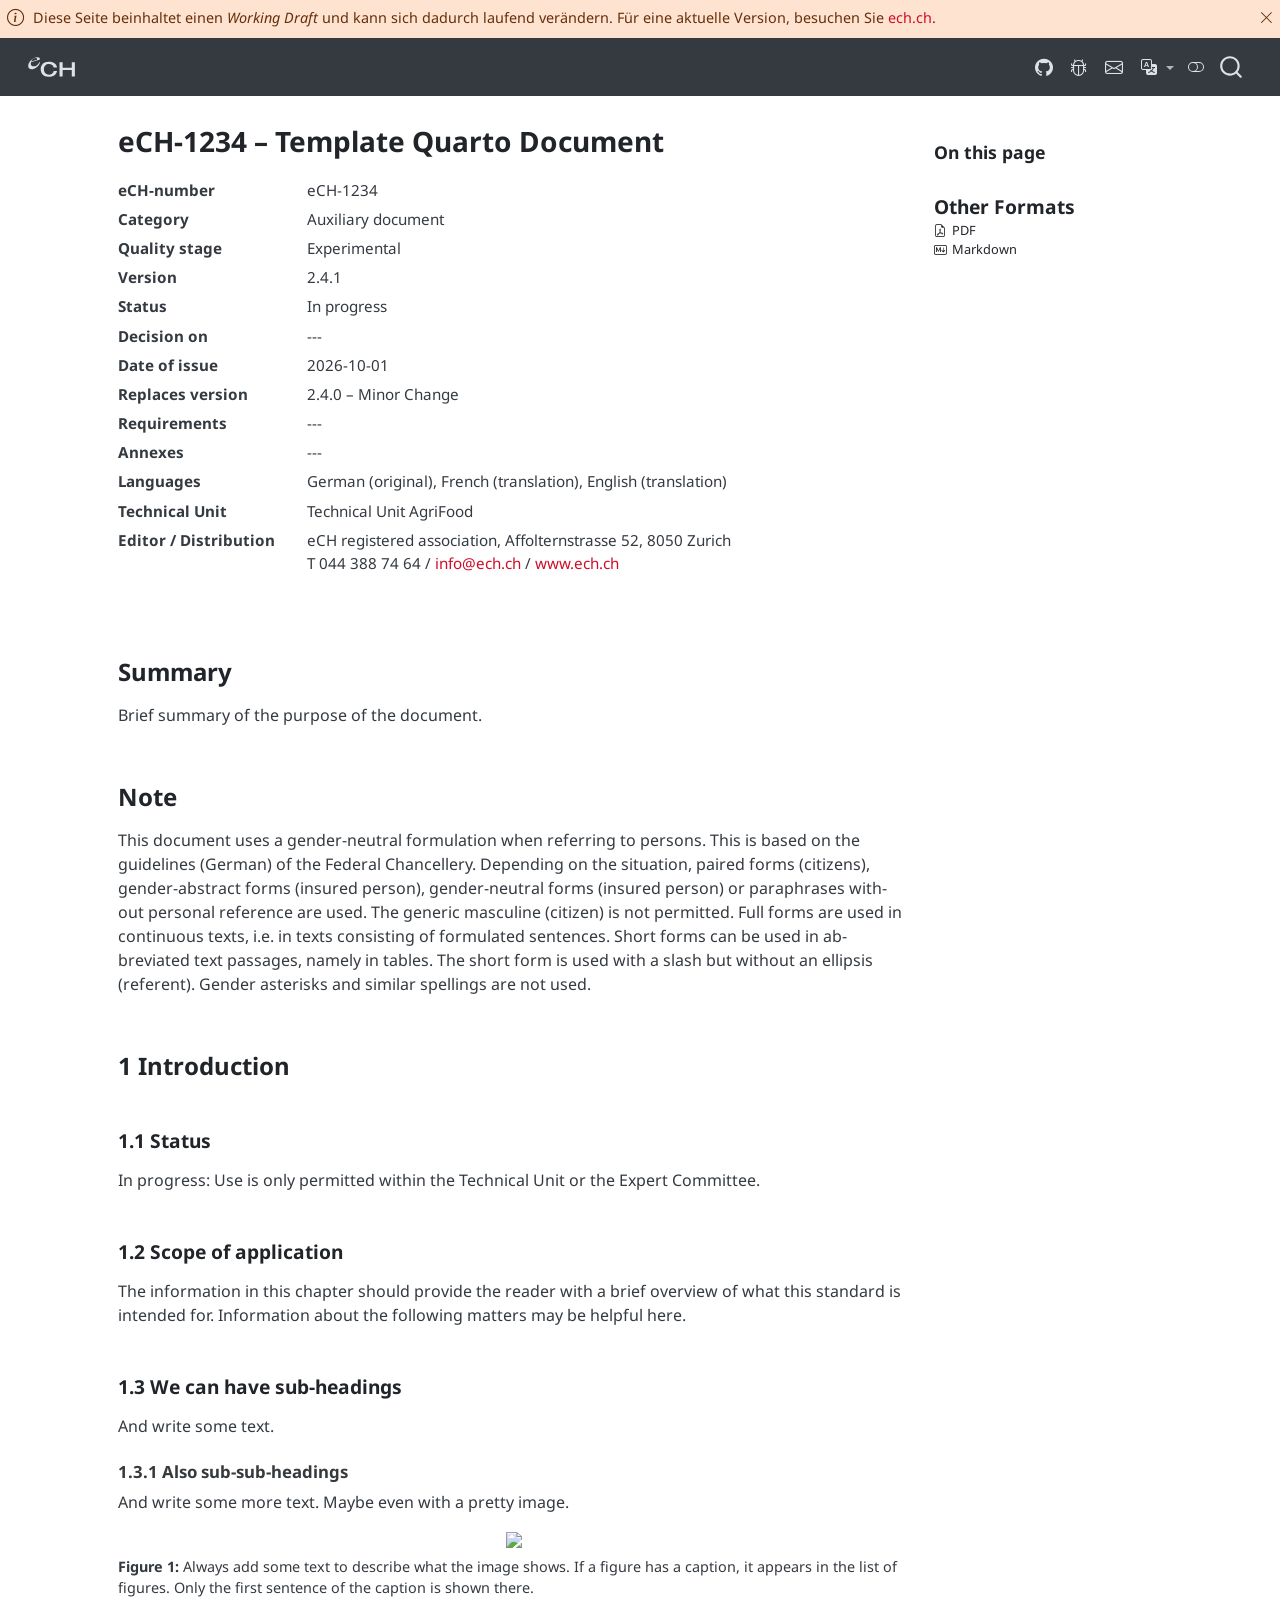
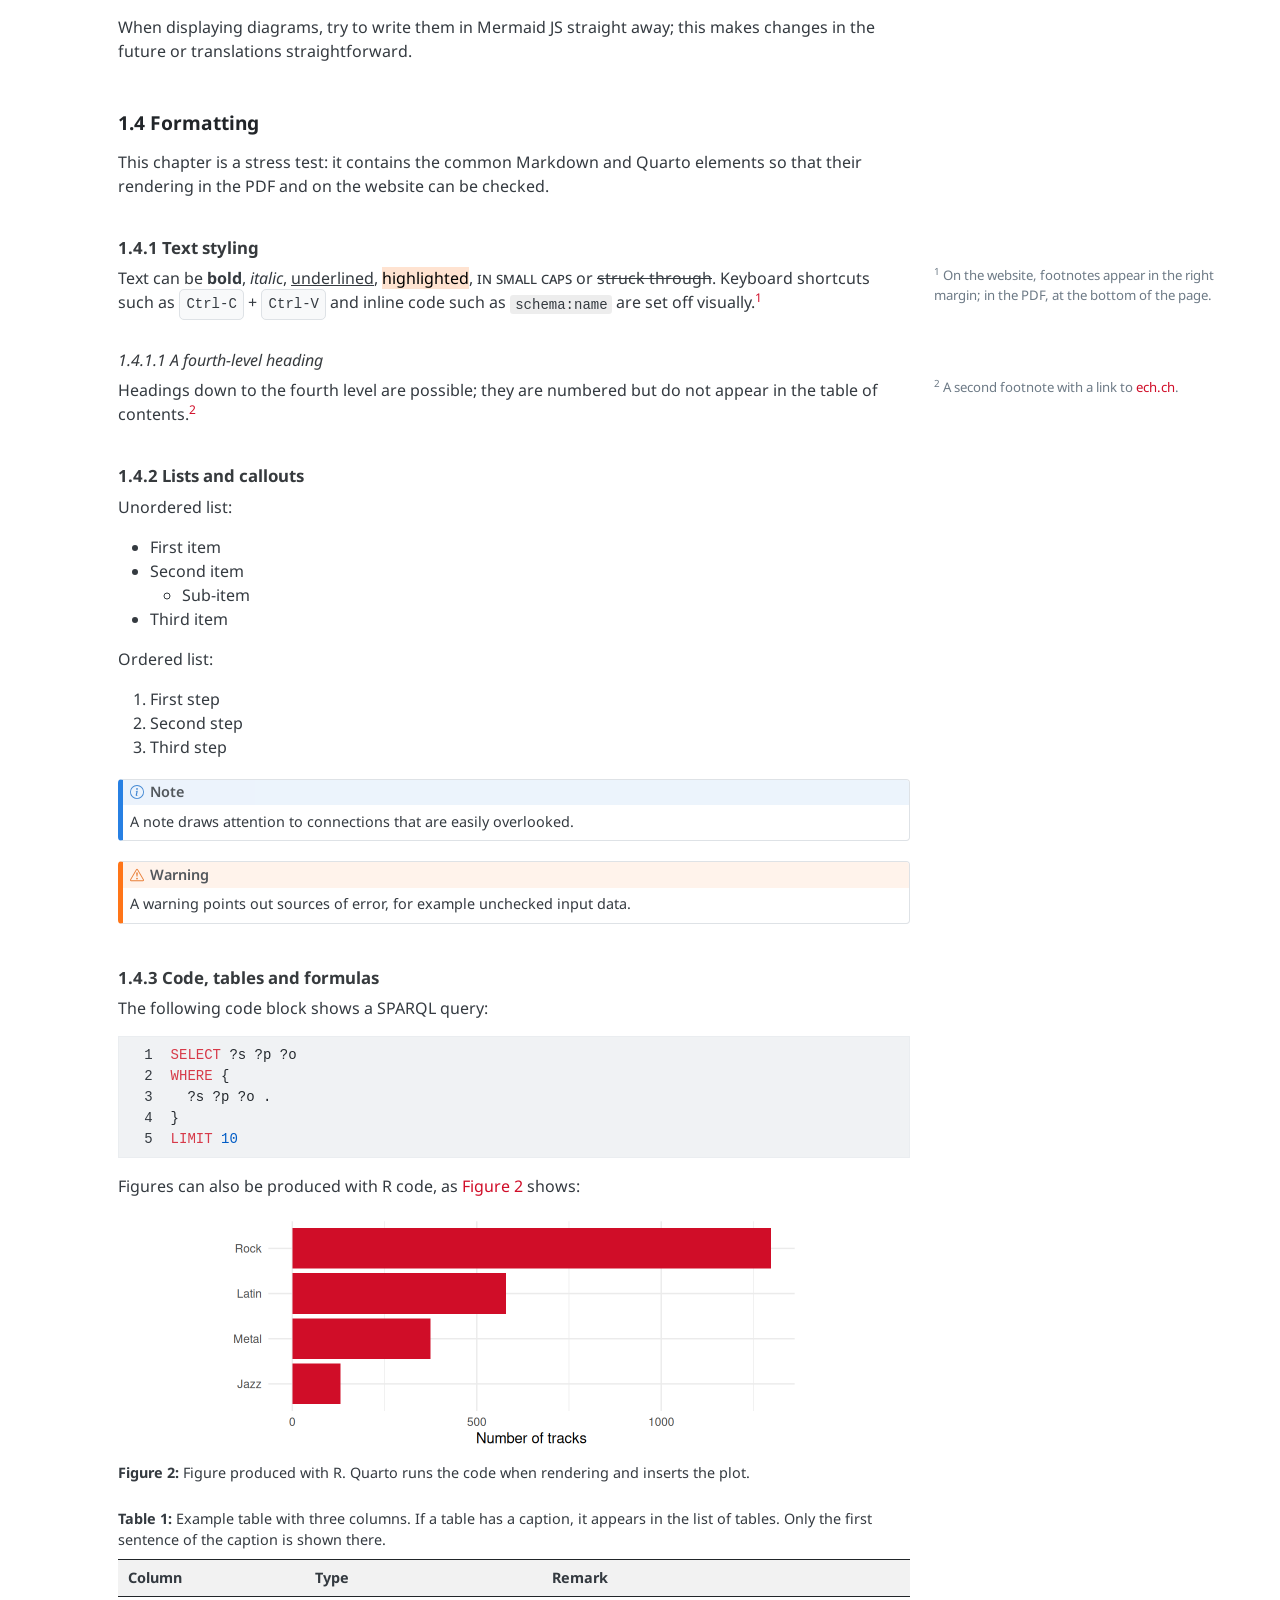
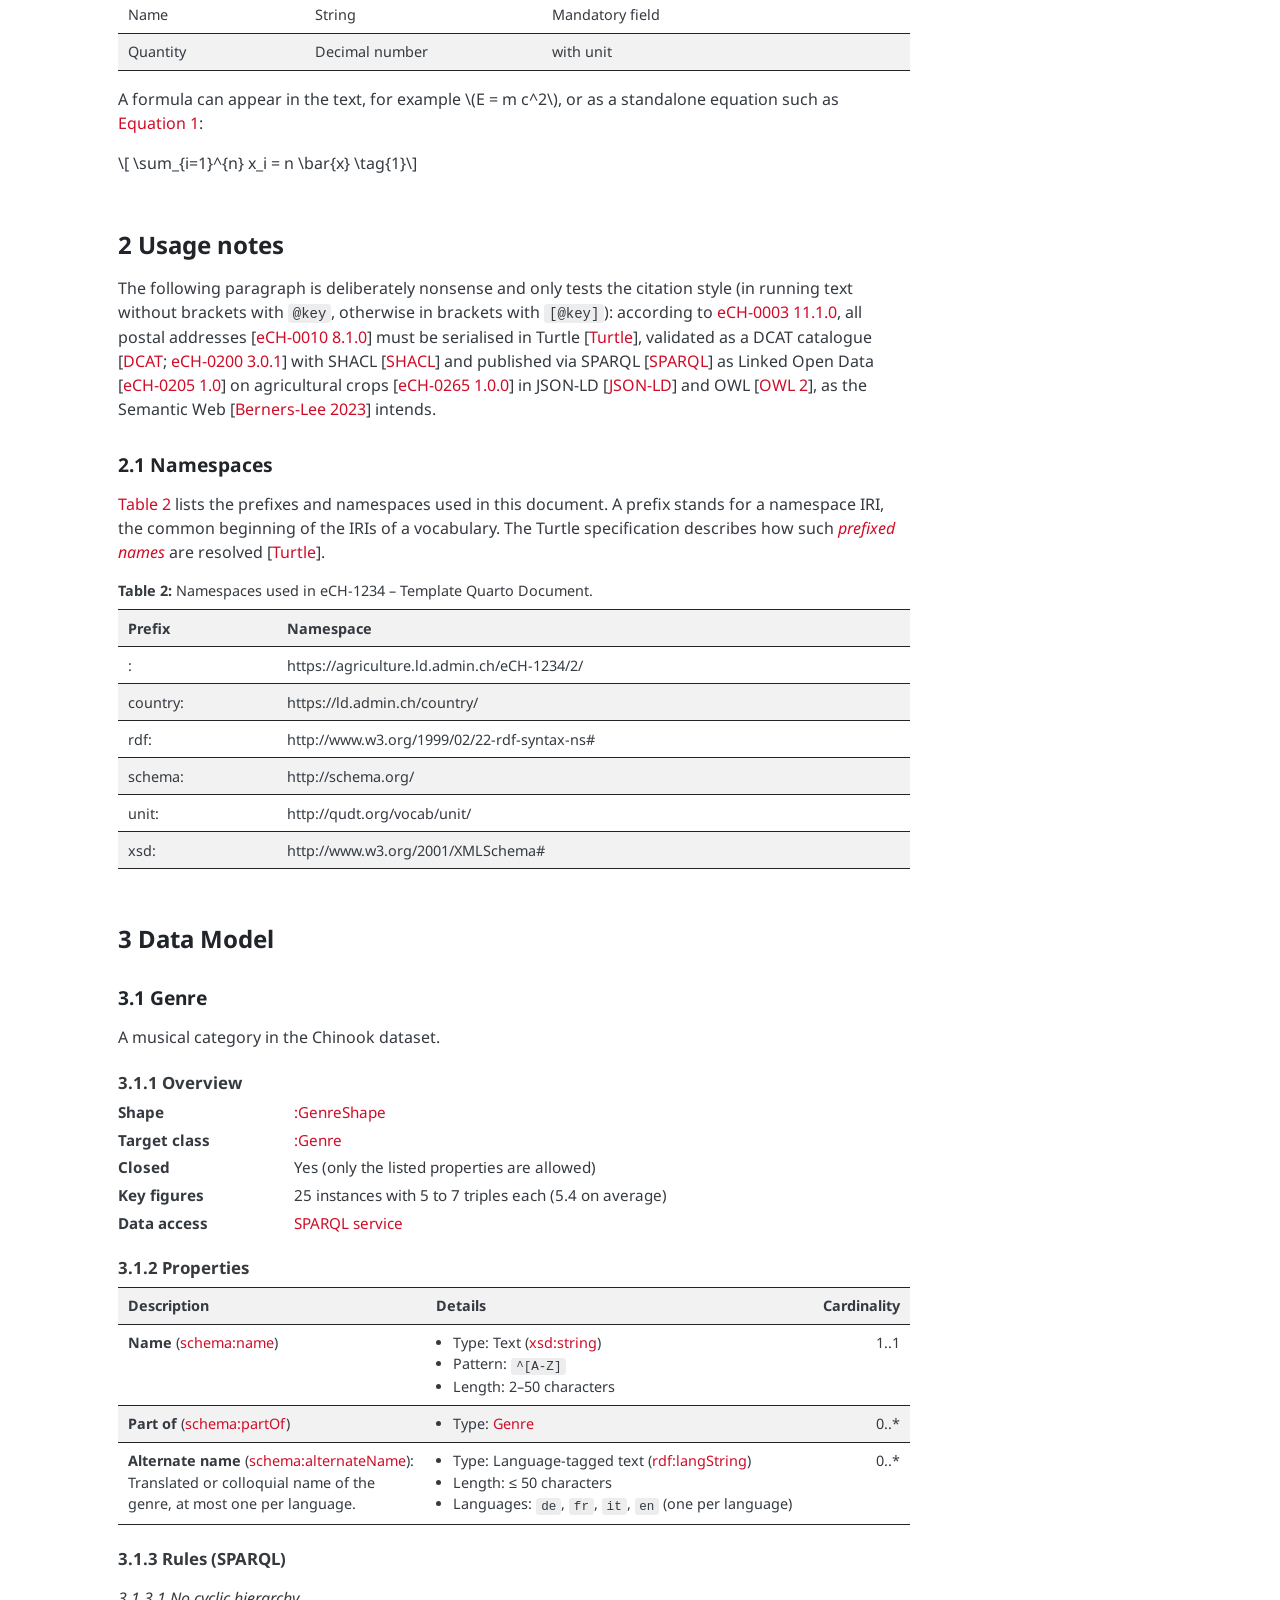
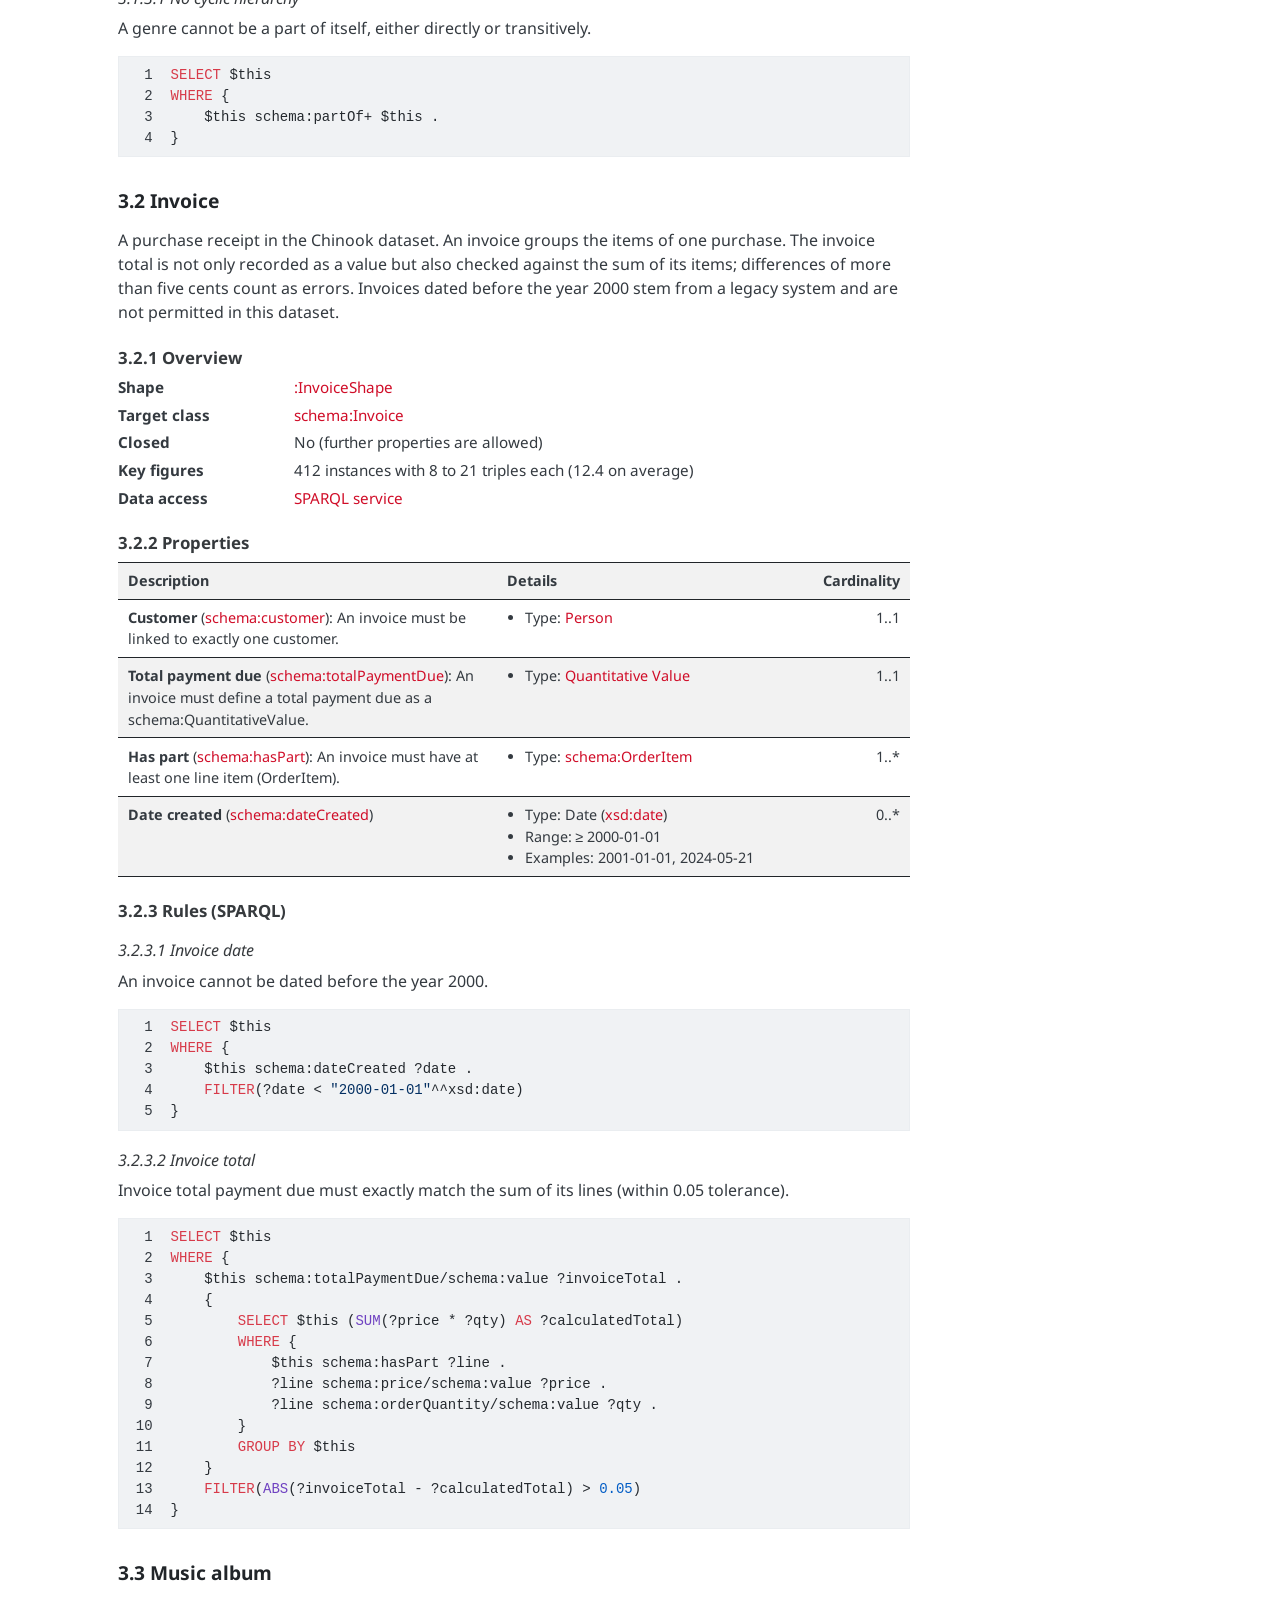
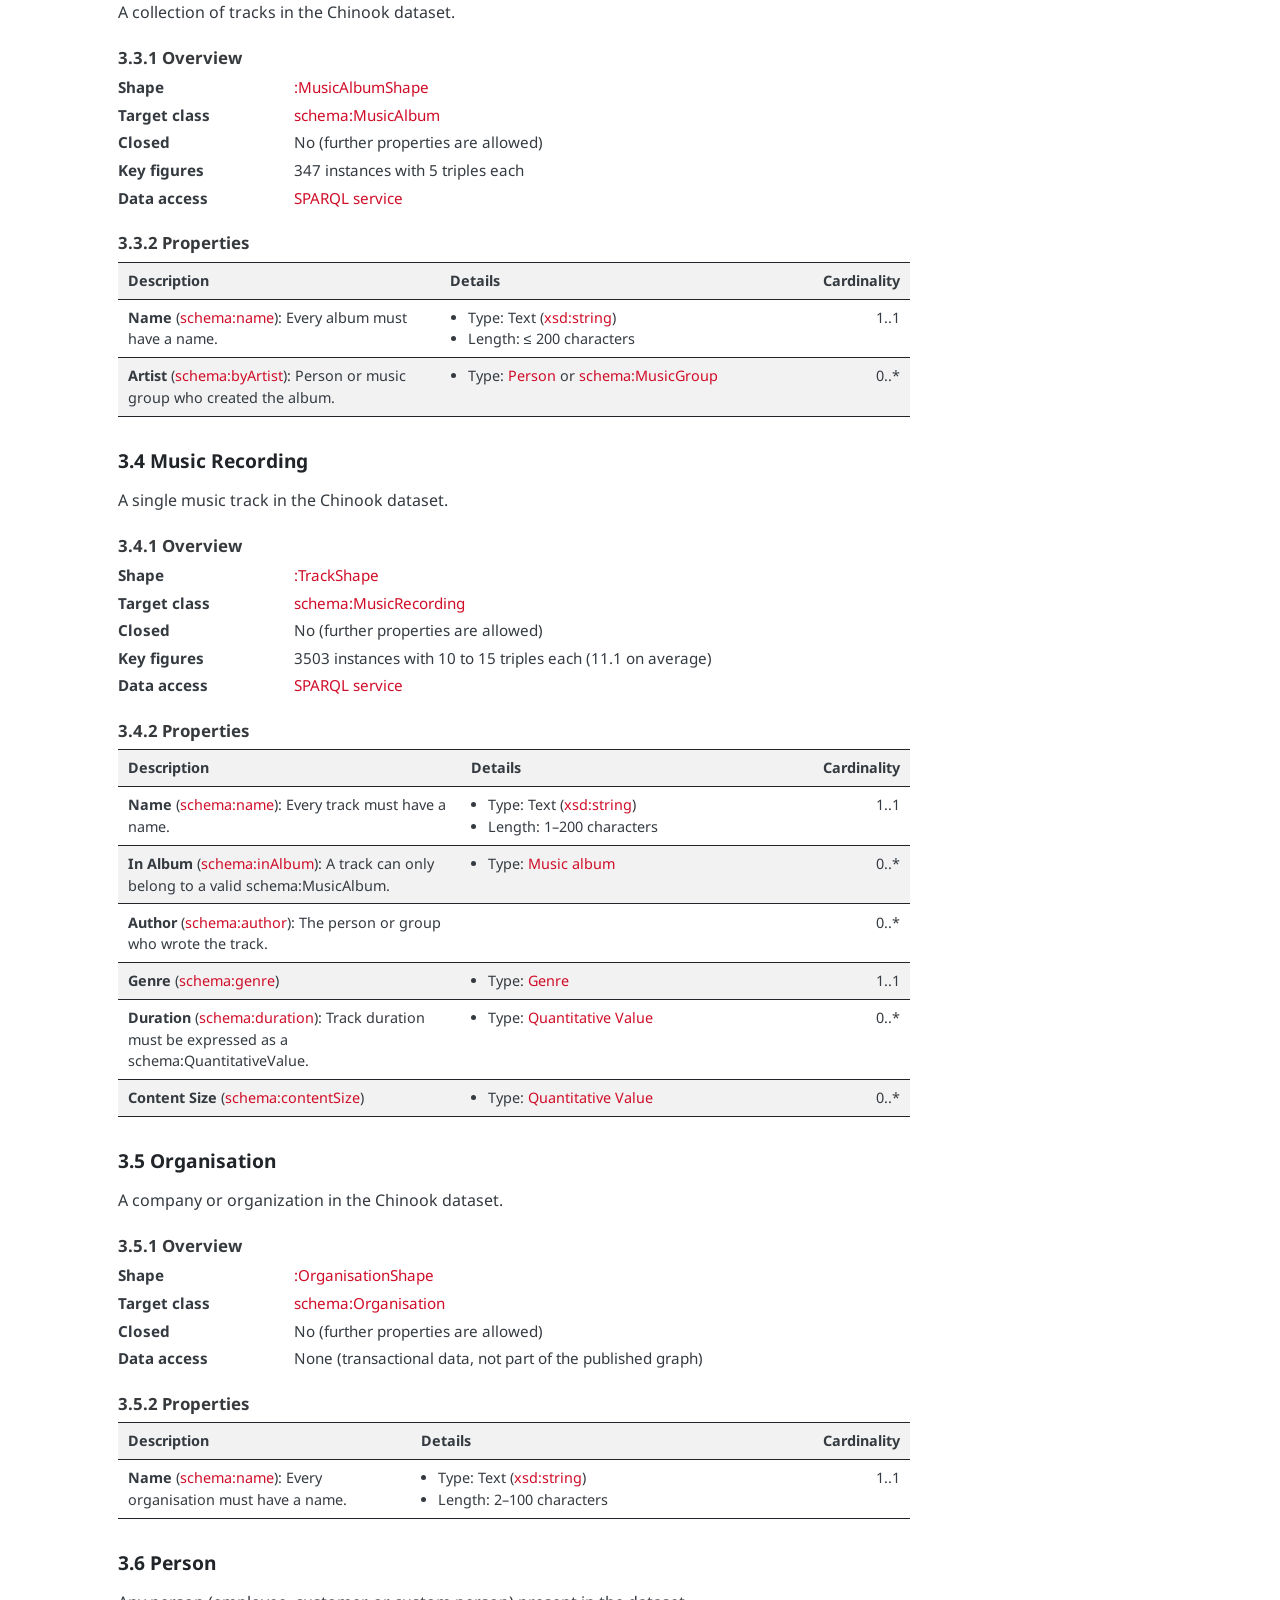
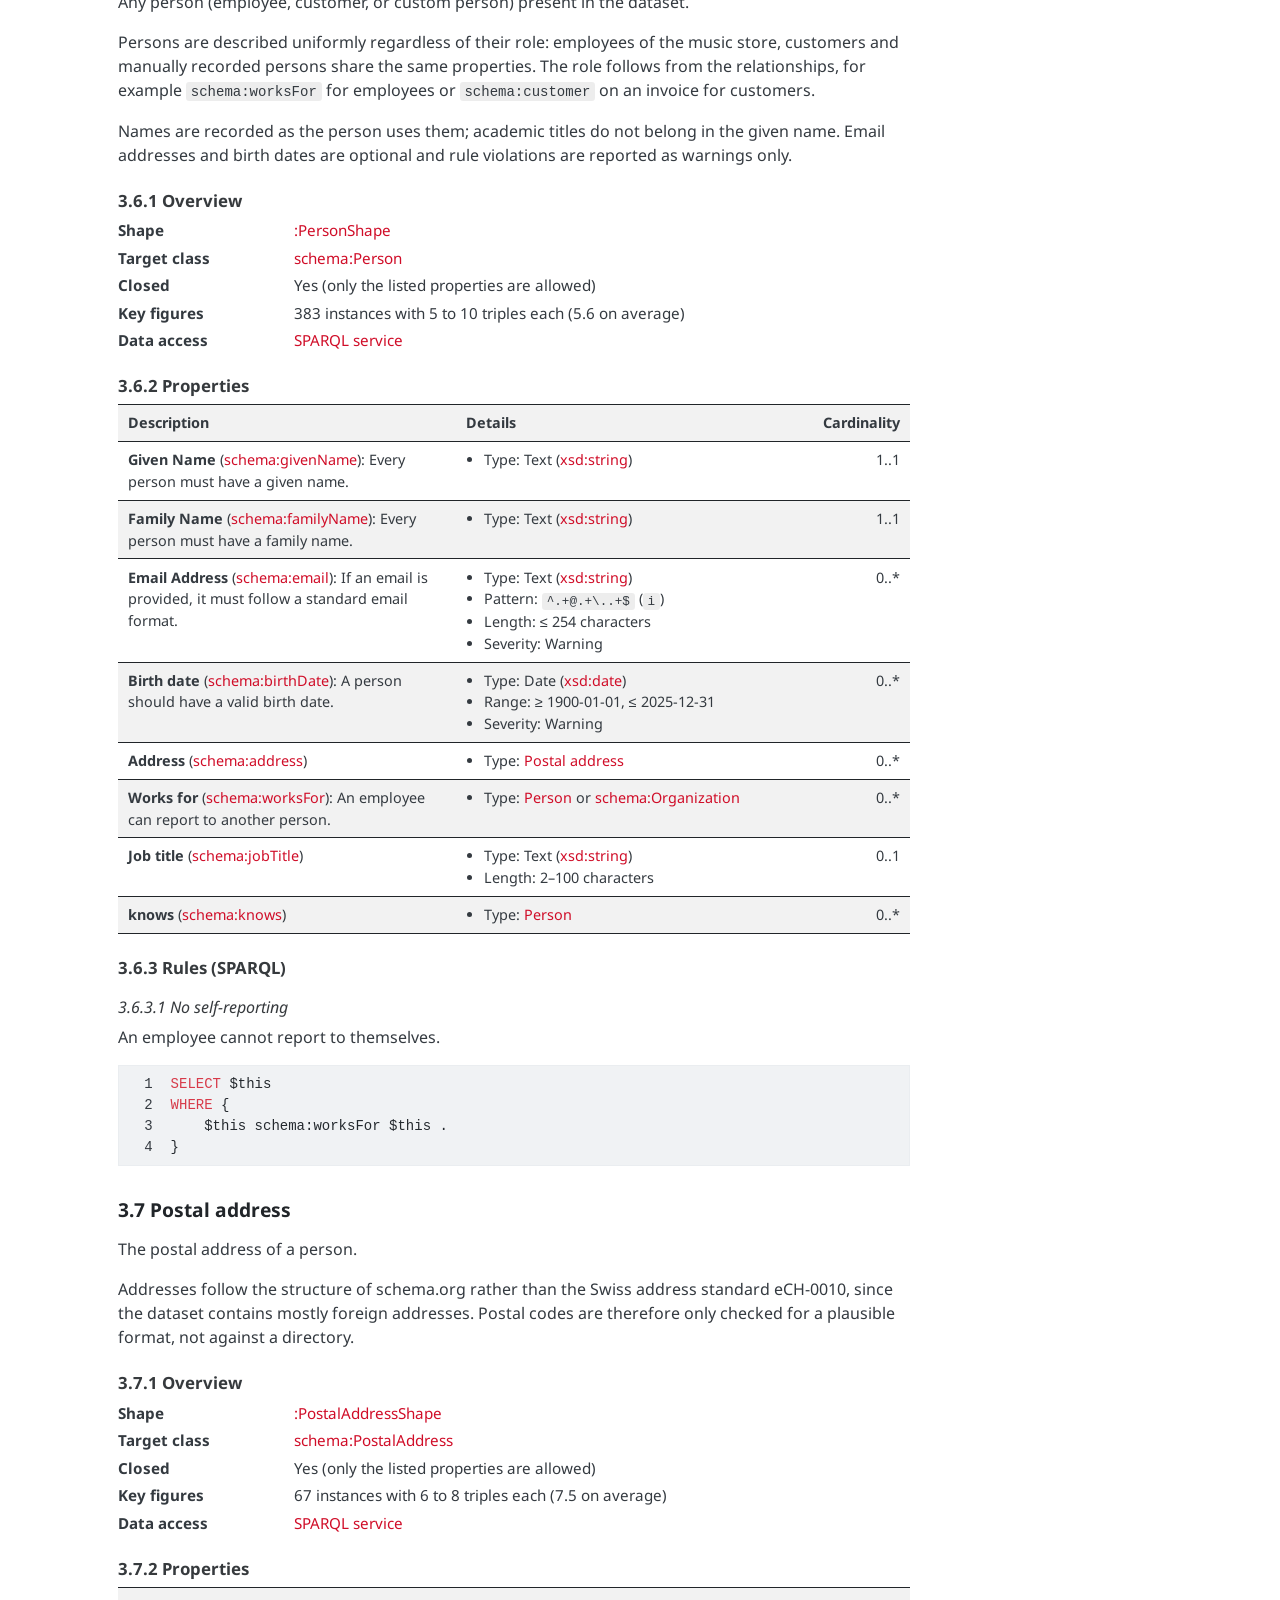
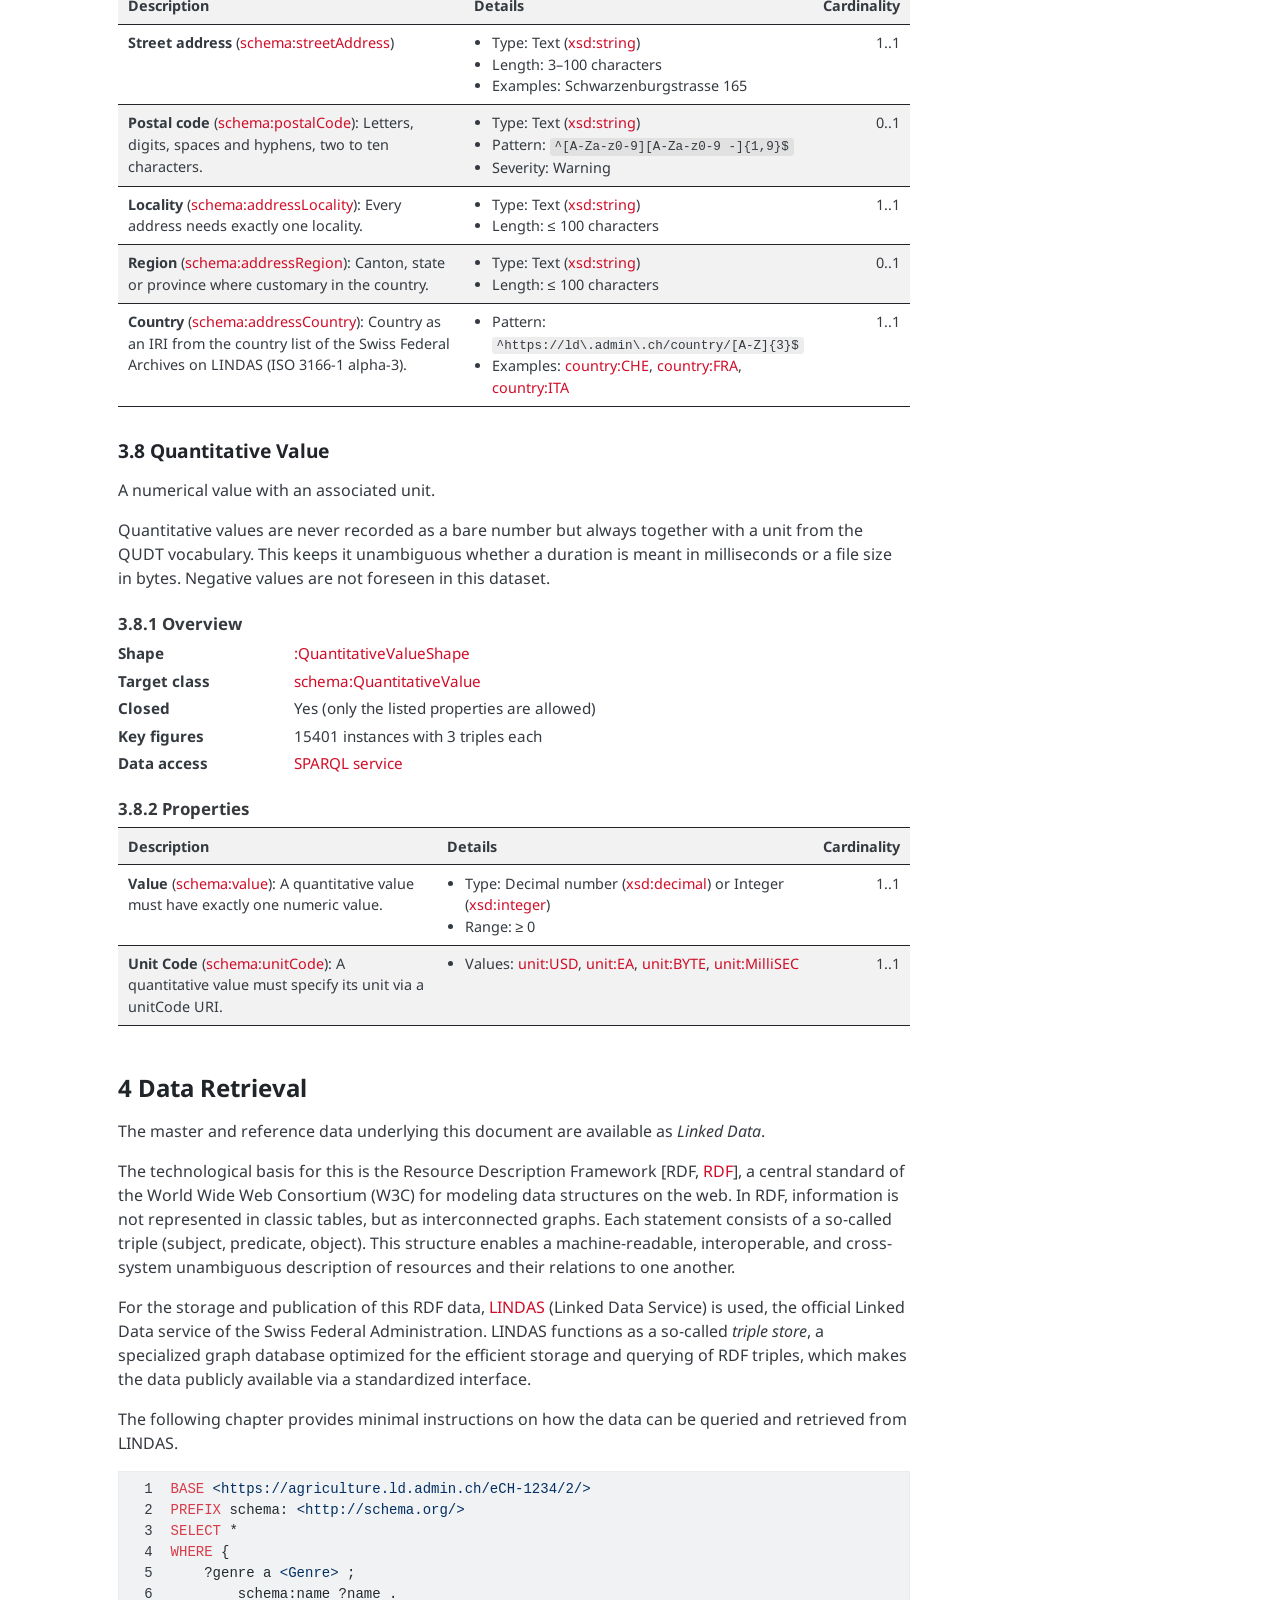
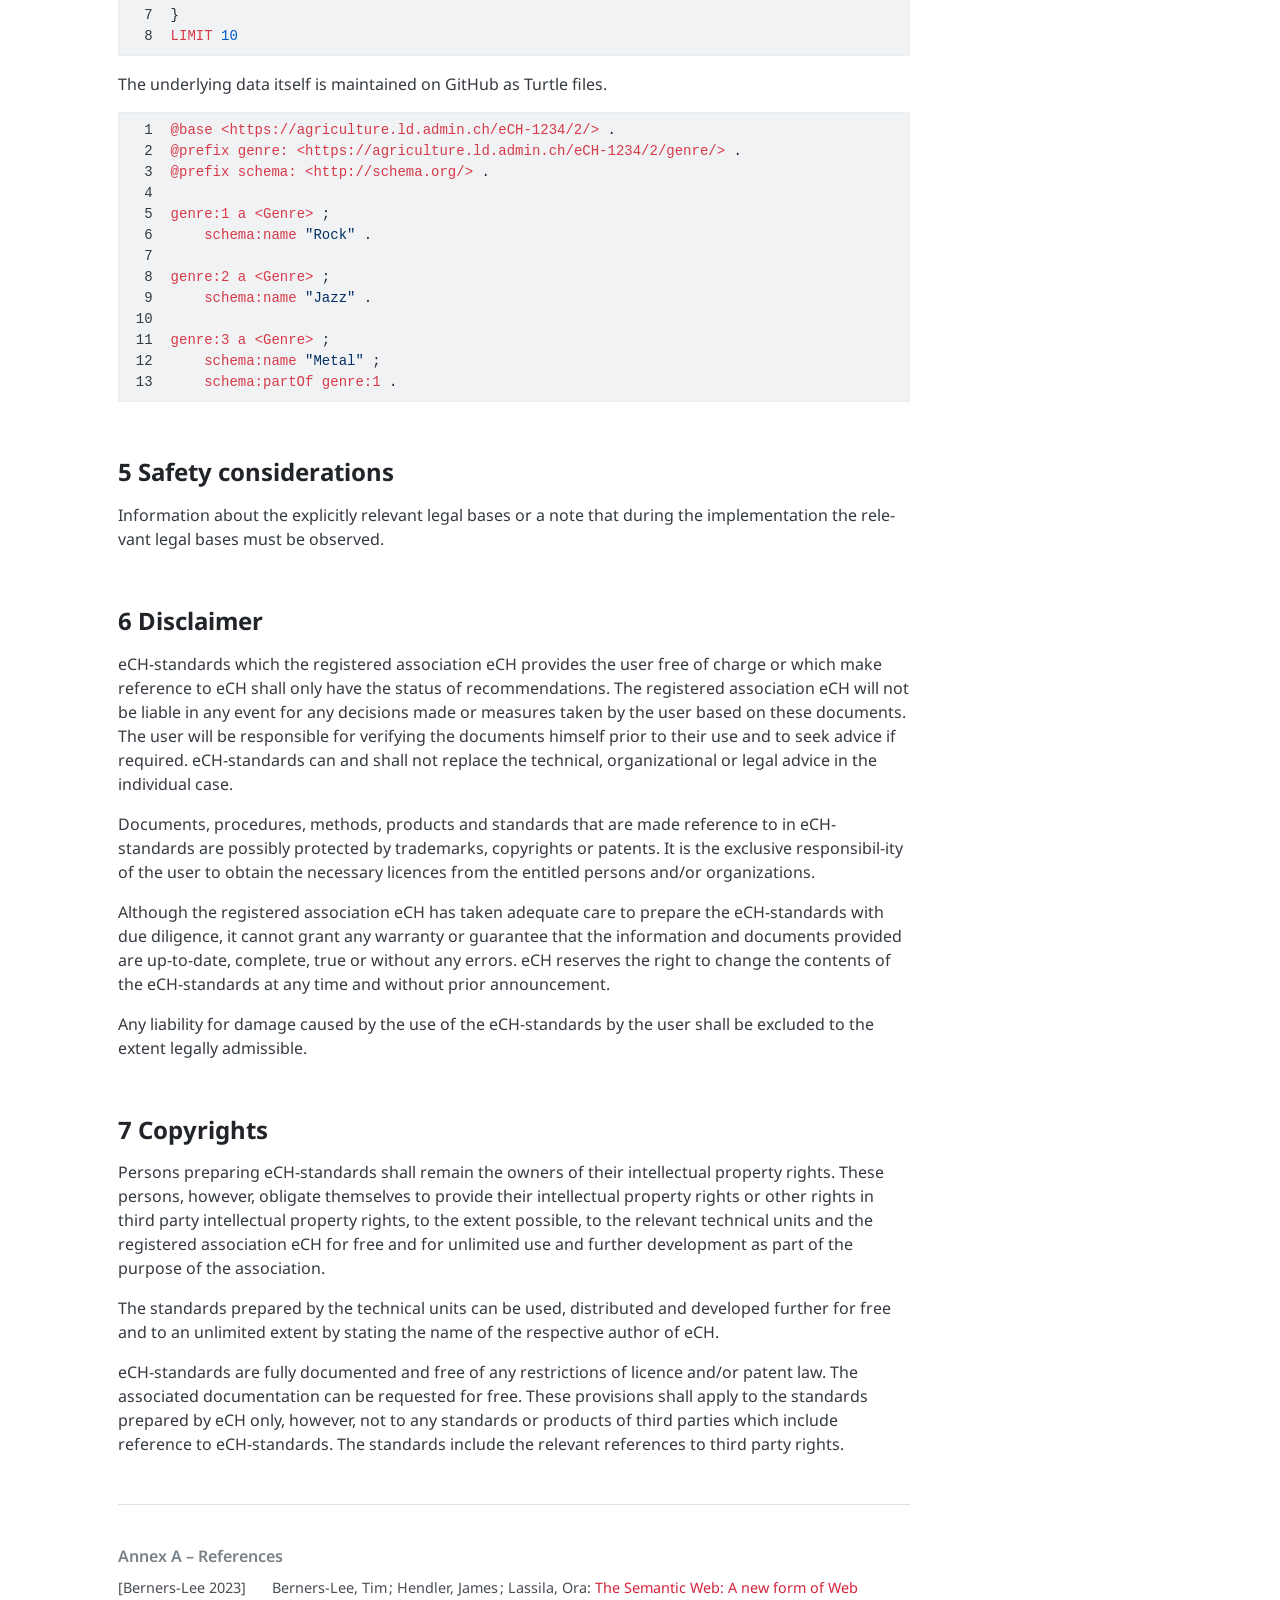
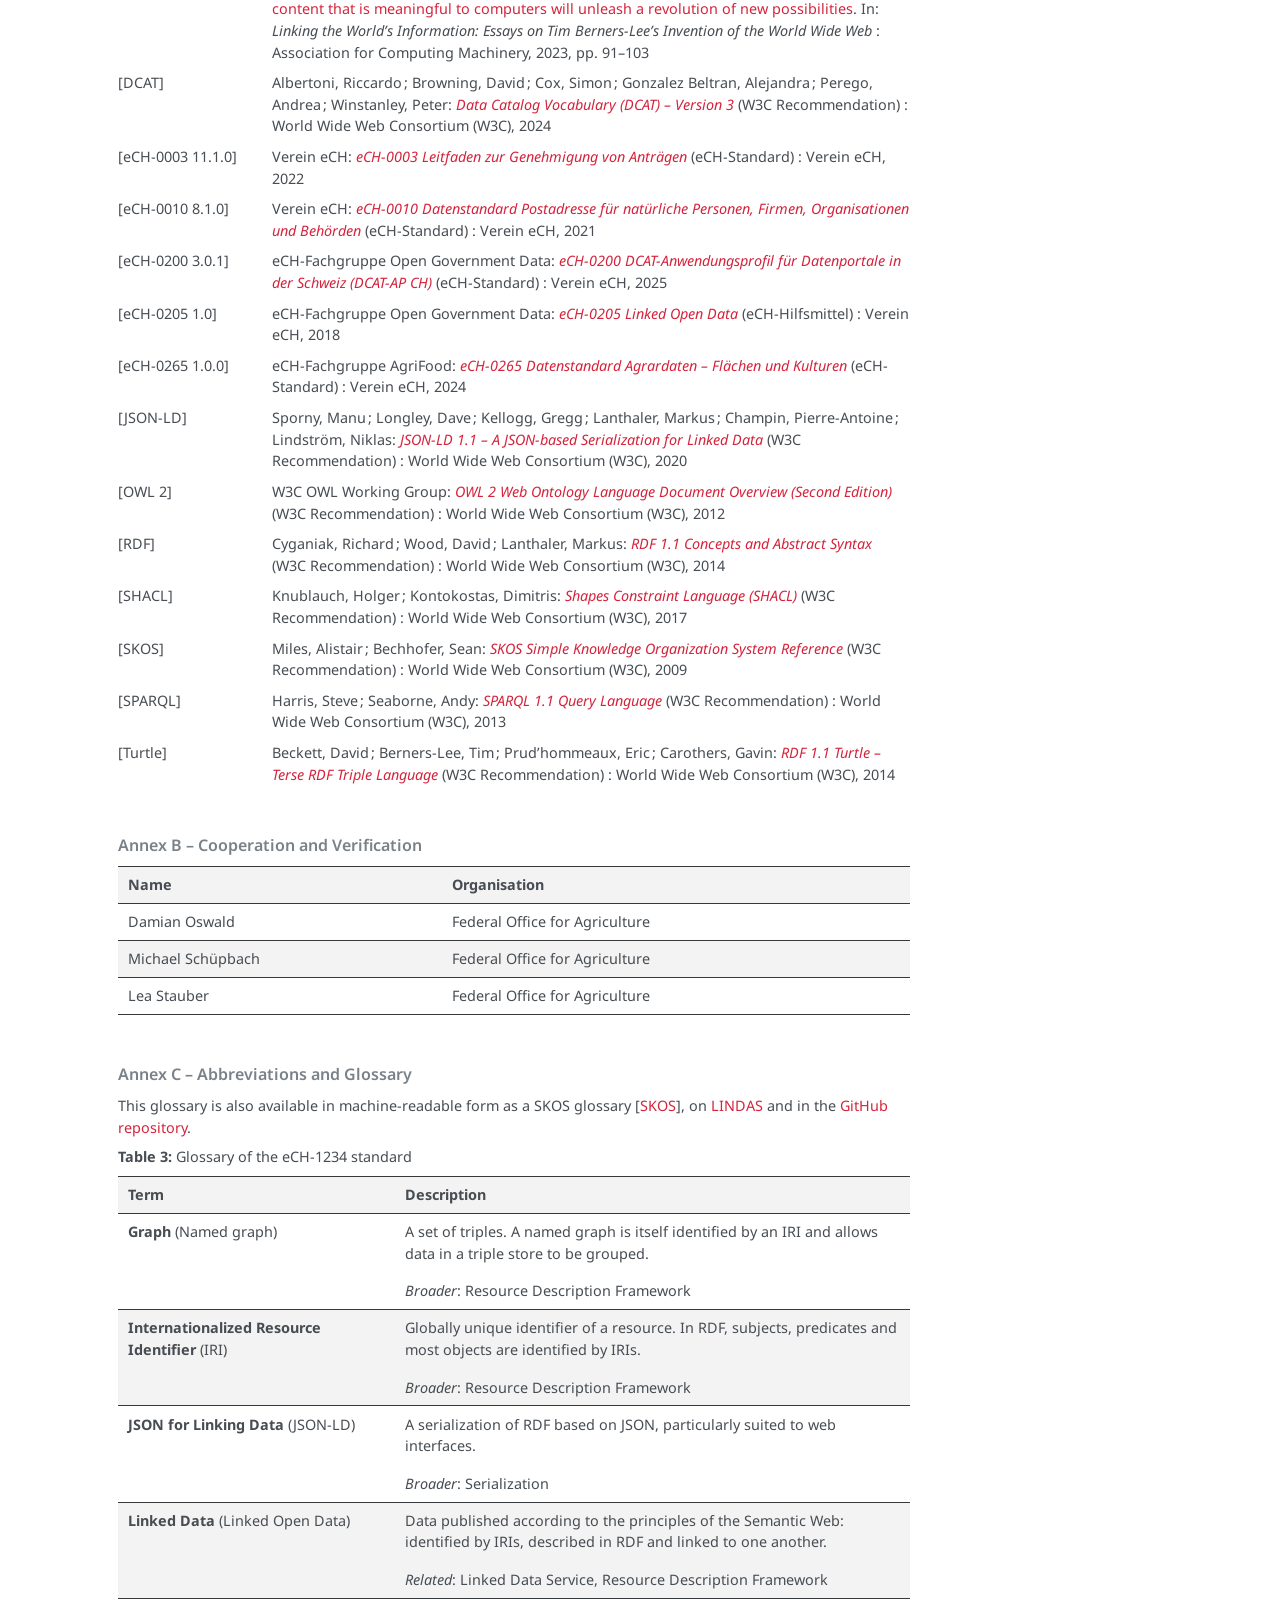
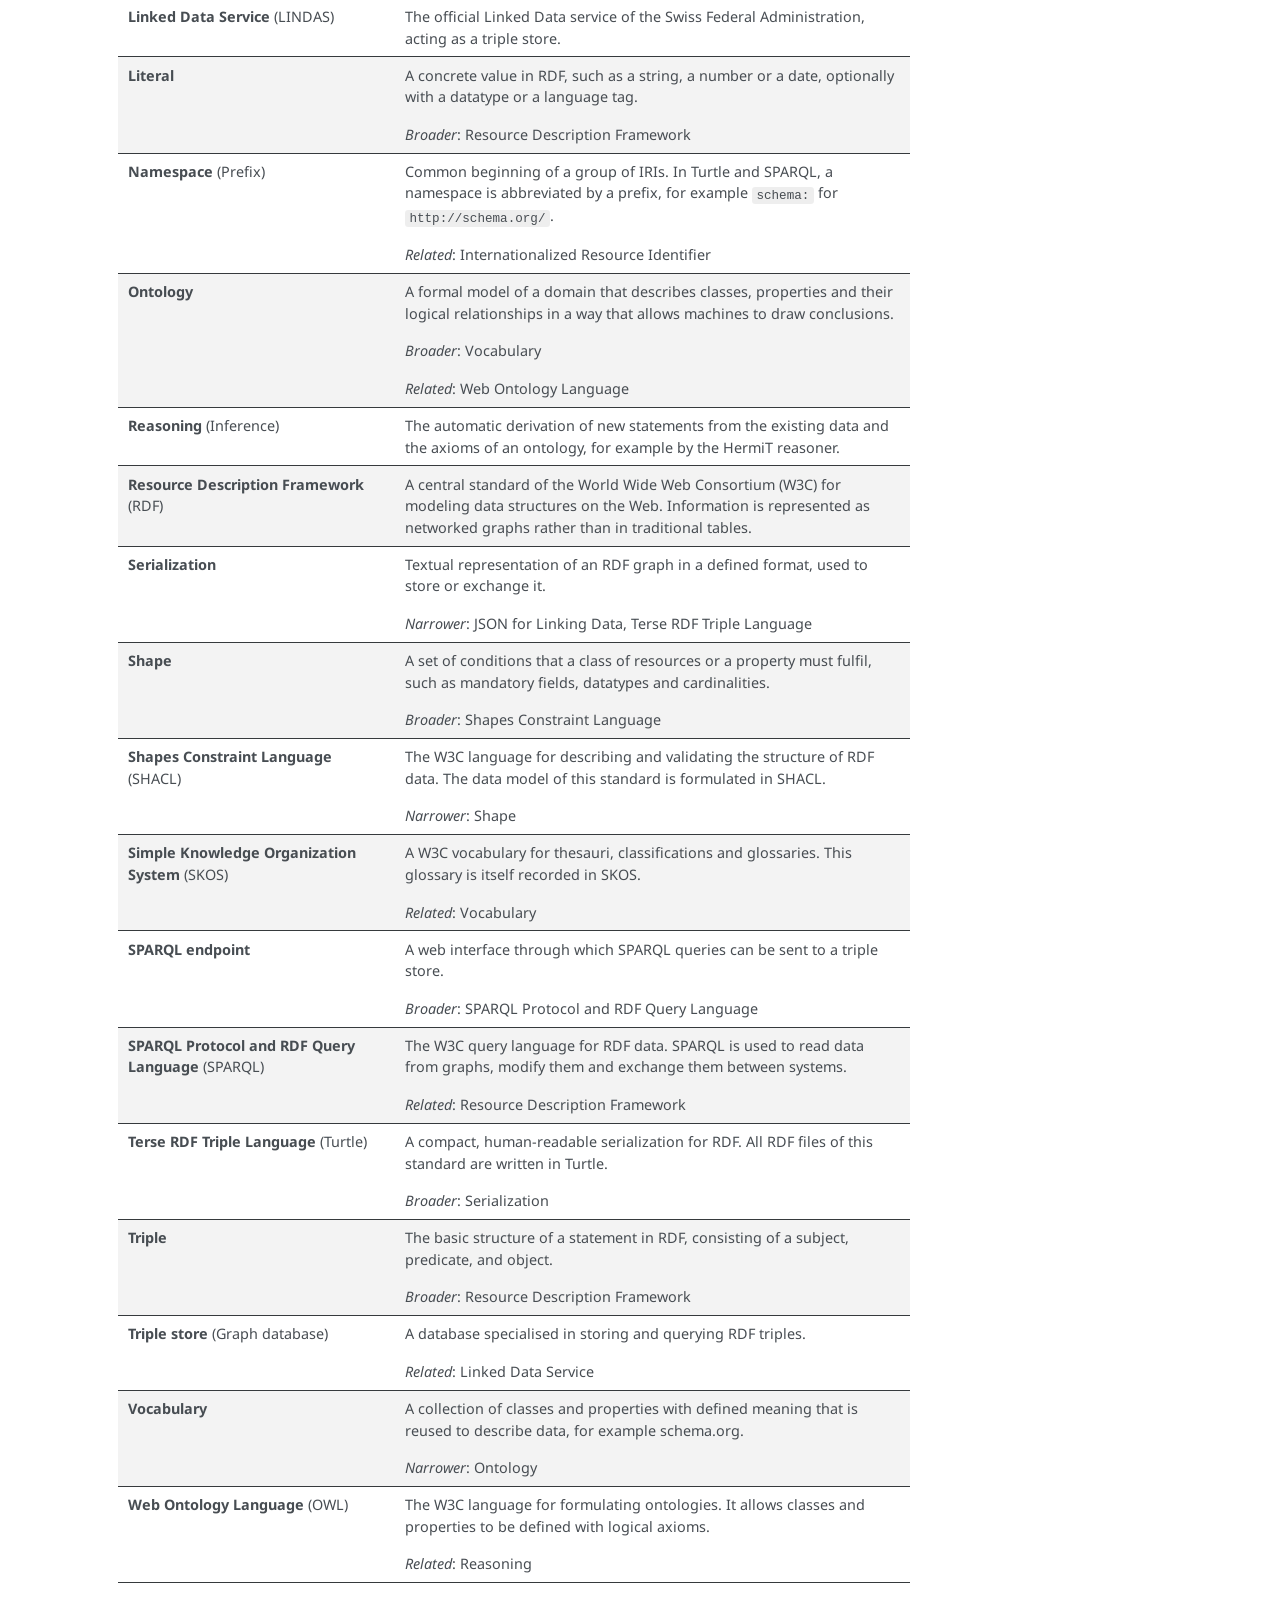
==== commit f8d47127: "deploy: 24fdff159613d11229b4807ac3e70c8d43025354" ====
--- a/en/index.html
+++ b/en/index.html
@@ -703,7 +703,7 @@
 </section>
 <section id="sec-usage-notes" class="level1" data-number="2">
 <h1 data-number="2"><span class="header-section-number">2</span> Usage notes</h1>
-<p>The following paragraph is deliberately nonsense and only tests the citation style: according to the approval guideline <span class="citation" data-cites="eCH-0003:11.1.0">[<a href="#ref-eCH-0003:11.1.0" role="doc-biblioref">eCH-0003 11.1.0</a>]</span>, all postal addresses <span class="citation" data-cites="eCH-0010:8.1.0">[<a href="#ref-eCH-0010:8.1.0" role="doc-biblioref">eCH-0010 8.1.0</a>]</span> must be serialised in Turtle <span class="citation" data-cites="Turtle">[<a href="#ref-Turtle" role="doc-biblioref">Turtle</a>]</span>, validated as a DCAT catalogue <span class="citation" data-cites="DCAT eCH-0200:3.0.1">[<a href="#ref-DCAT" role="doc-biblioref">DCAT</a>; <a href="#ref-eCH-0200:3.0.1" role="doc-biblioref">eCH-0200 3.0.1</a>]</span> with SHACL <span class="citation" data-cites="SHACL">[<a href="#ref-SHACL" role="doc-biblioref">SHACL</a>]</span> and published via SPARQL <span class="citation" data-cites="SPARQL">[<a href="#ref-SPARQL" role="doc-biblioref">SPARQL</a>]</span> as Linked Open Data <span class="citation" data-cites="eCH-0205:1.0">[<a href="#ref-eCH-0205:1.0" role="doc-biblioref">eCH-0205 1.0</a>]</span> on agricultural crops <span class="citation" data-cites="eCH-0265:1.0.0">[<a href="#ref-eCH-0265:1.0.0" role="doc-biblioref">eCH-0265 1.0.0</a>]</span> in JSON-LD <span class="citation" data-cites="JSON-LD">[<a href="#ref-JSON-LD" role="doc-biblioref">JSON-LD</a>]</span> and OWL <span class="citation" data-cites="OWL2">[<a href="#ref-OWL2" role="doc-biblioref">OWL 2</a>]</span>, as the Semantic Web <span class="citation" data-cites="berners2023semantic">[<a href="#ref-berners2023semantic" role="doc-biblioref">Berners-Lee 2023</a>]</span> intends.</p>
+<p>The following paragraph is deliberately nonsense and only tests the citation style (in running text without brackets with <code>@key</code>, otherwise in brackets with <code>[@key]</code>): according to <span class="citation" data-cites="eCH-0003:11.1.0"><a href="#ref-eCH-0003:11.1.0" role="doc-biblioref">eCH-0003 11.1.0</a></span>, all postal addresses <span class="citation" data-cites="eCH-0010:8.1.0">[<a href="#ref-eCH-0010:8.1.0" role="doc-biblioref">eCH-0010 8.1.0</a>]</span> must be serialised in Turtle <span class="citation" data-cites="Turtle">[<a href="#ref-Turtle" role="doc-biblioref">Turtle</a>]</span>, validated as a DCAT catalogue <span class="citation" data-cites="DCAT eCH-0200:3.0.1">[<a href="#ref-DCAT" role="doc-biblioref">DCAT</a>; <a href="#ref-eCH-0200:3.0.1" role="doc-biblioref">eCH-0200 3.0.1</a>]</span> with SHACL <span class="citation" data-cites="SHACL">[<a href="#ref-SHACL" role="doc-biblioref">SHACL</a>]</span> and published via SPARQL <span class="citation" data-cites="SPARQL">[<a href="#ref-SPARQL" role="doc-biblioref">SPARQL</a>]</span> as Linked Open Data <span class="citation" data-cites="eCH-0205:1.0">[<a href="#ref-eCH-0205:1.0" role="doc-biblioref">eCH-0205 1.0</a>]</span> on agricultural crops <span class="citation" data-cites="eCH-0265:1.0.0">[<a href="#ref-eCH-0265:1.0.0" role="doc-biblioref">eCH-0265 1.0.0</a>]</span> in JSON-LD <span class="citation" data-cites="JSON-LD">[<a href="#ref-JSON-LD" role="doc-biblioref">JSON-LD</a>]</span> and OWL <span class="citation" data-cites="OWL2">[<a href="#ref-OWL2" role="doc-biblioref">OWL 2</a>]</span>, as the Semantic Web <span class="citation" data-cites="berners2023semantic">[<a href="#ref-berners2023semantic" role="doc-biblioref">Berners-Lee 2023</a>]</span> intends.</p>
 <section id="sec-namespaces" class="level2" data-number="2.1">
 <h2 data-number="2.1" class="anchored" data-anchor-id="sec-namespaces"><span class="header-section-number">2.1</span> Namespaces</h2>
 <p><a href="#tbl-namespaces" class="quarto-xref">Table&nbsp;2</a> lists the prefixes and namespaces used in this document. A prefix stands for a namespace IRI, the common beginning of the IRIs of a vocabulary. The Turtle specification describes how such <a href="https://www.w3.org/TR/turtle/#prefixed-name"><em>prefixed names</em></a> are resolved <span class="citation" data-cites="Turtle">[<a href="#ref-Turtle" role="doc-biblioref">Turtle</a>]</span>.</p>
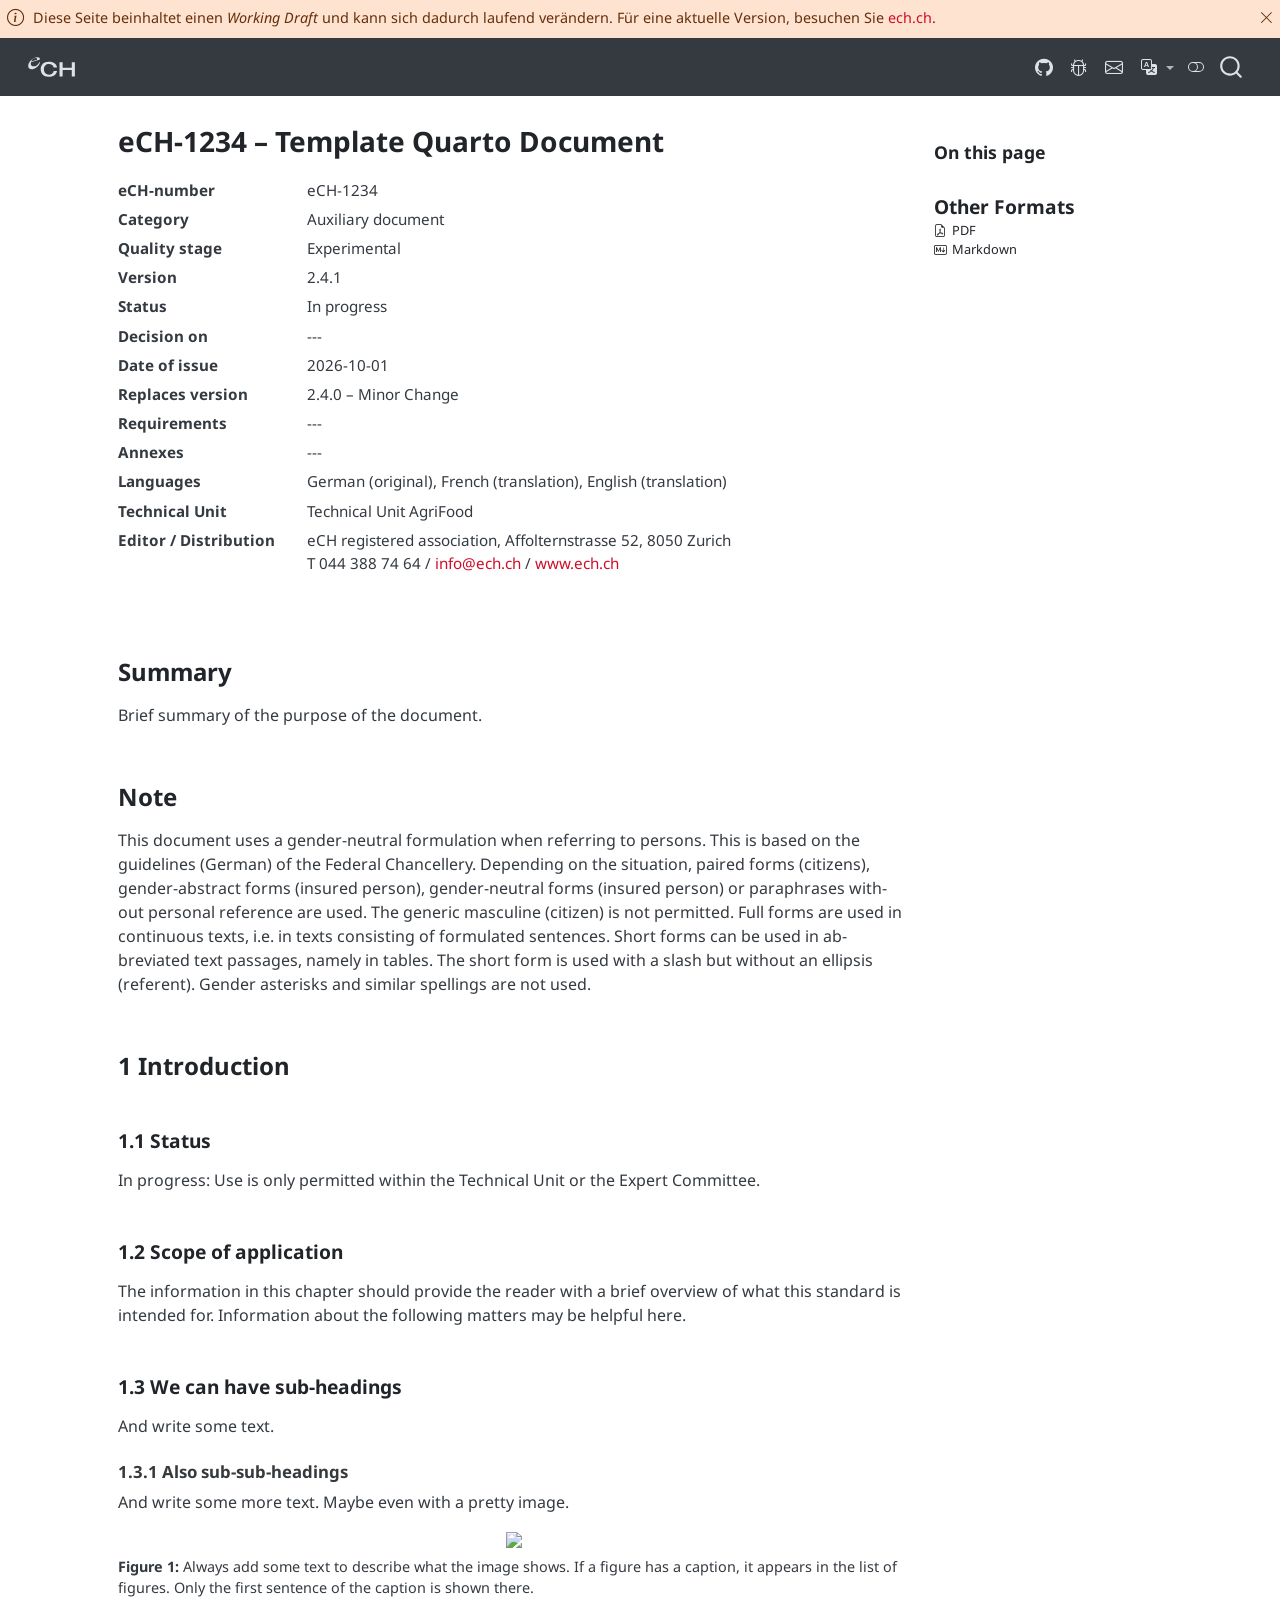
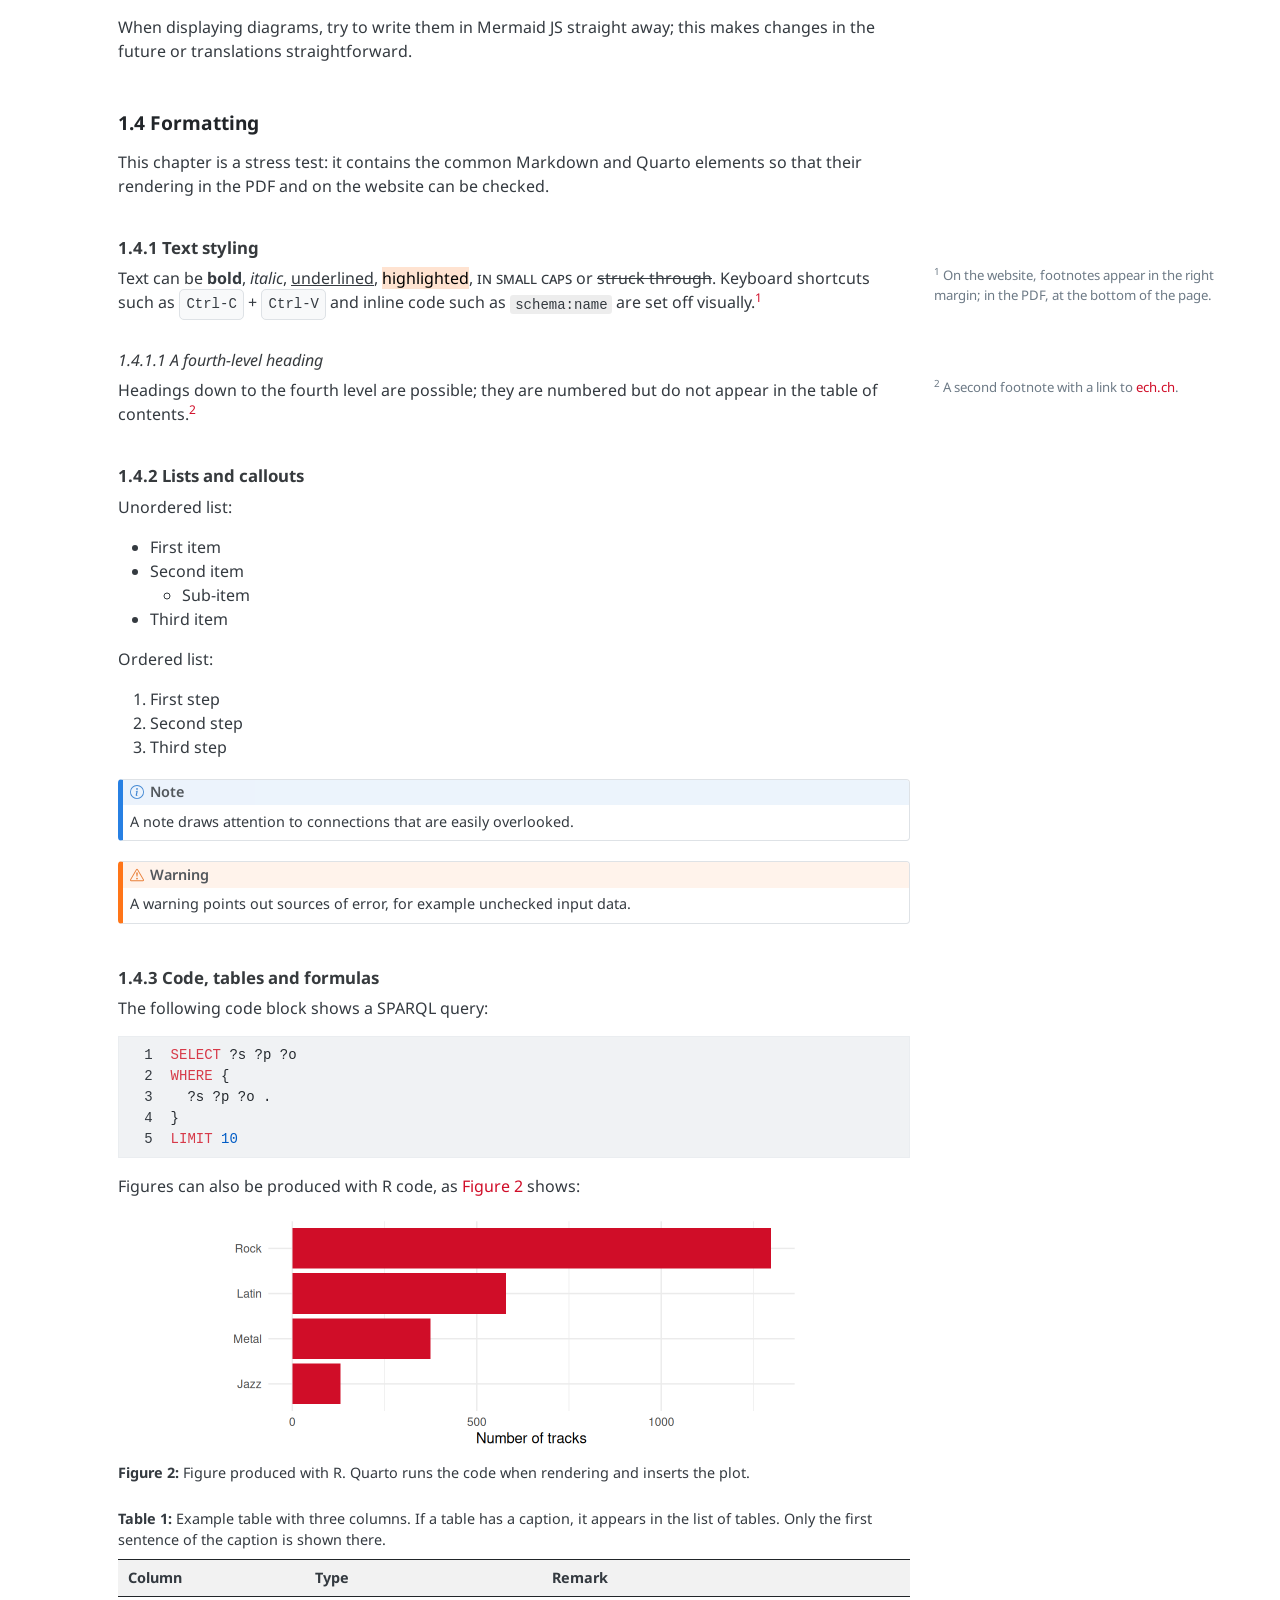
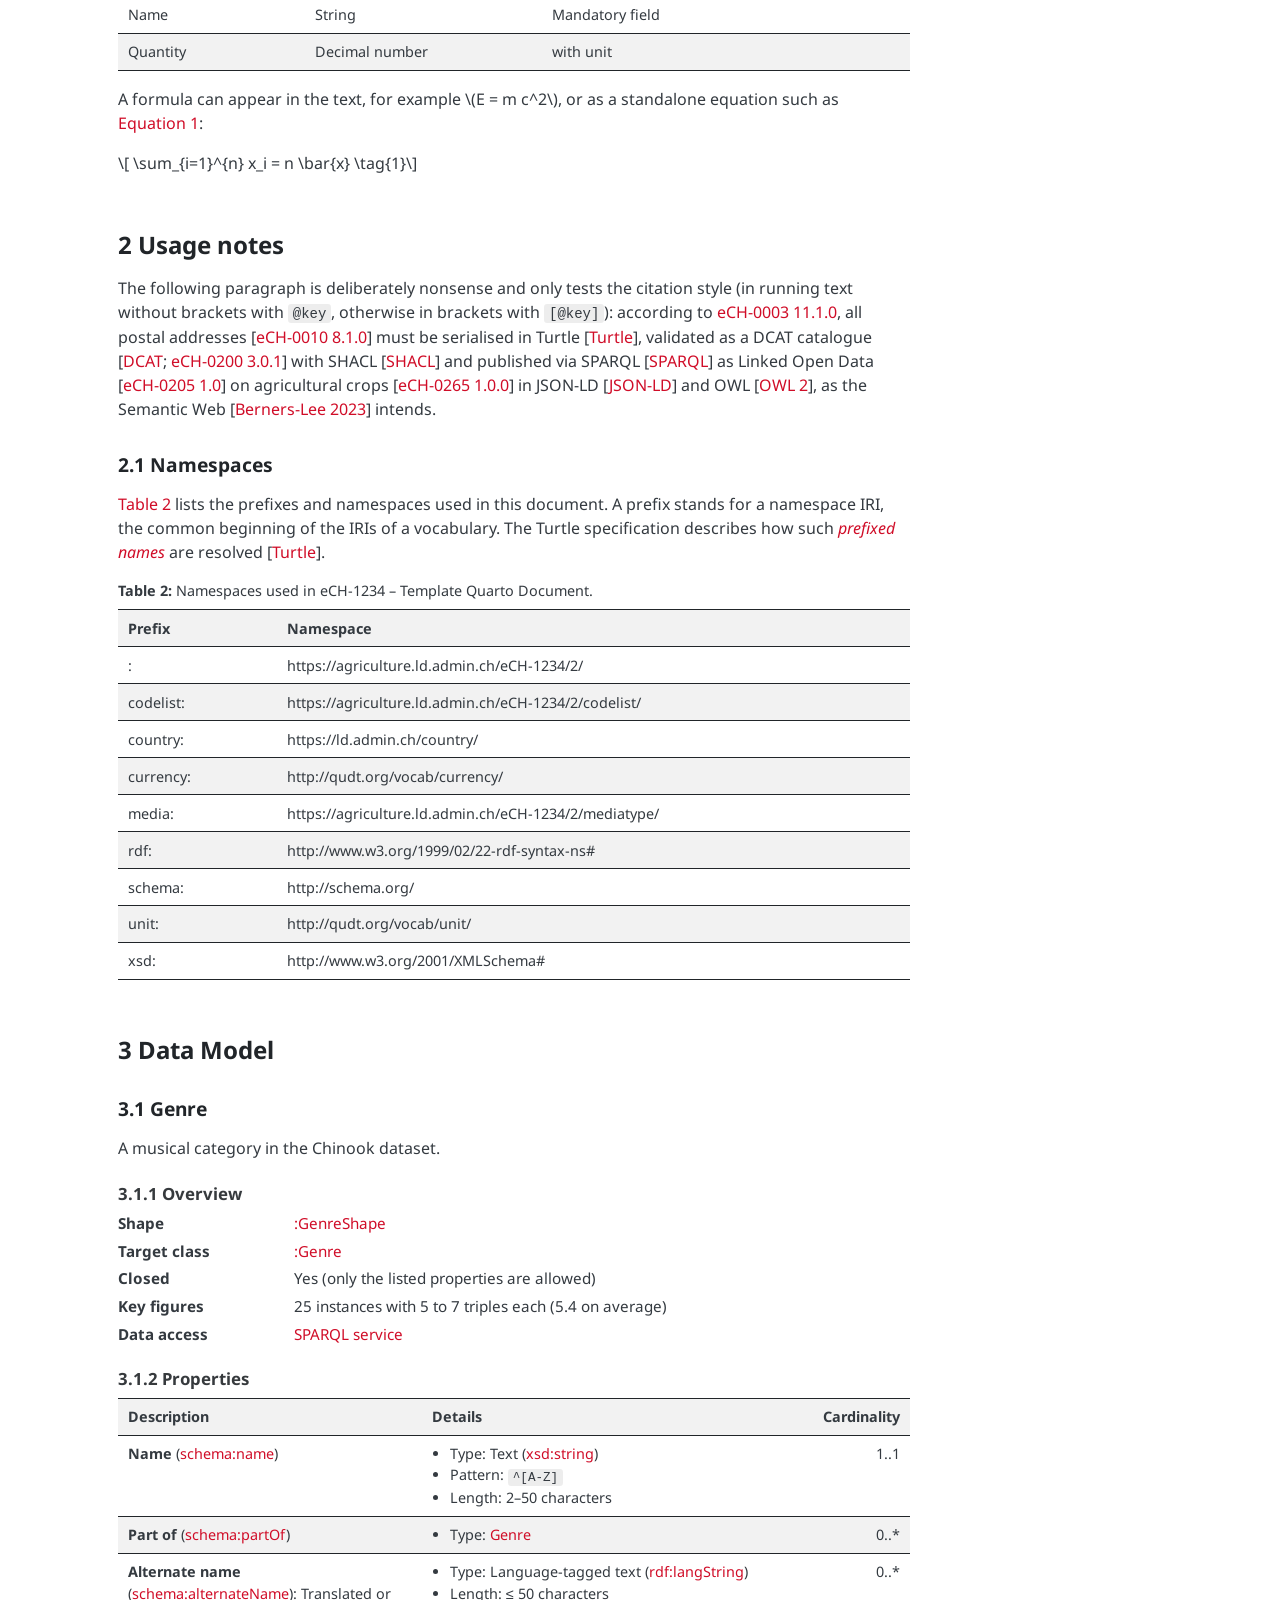
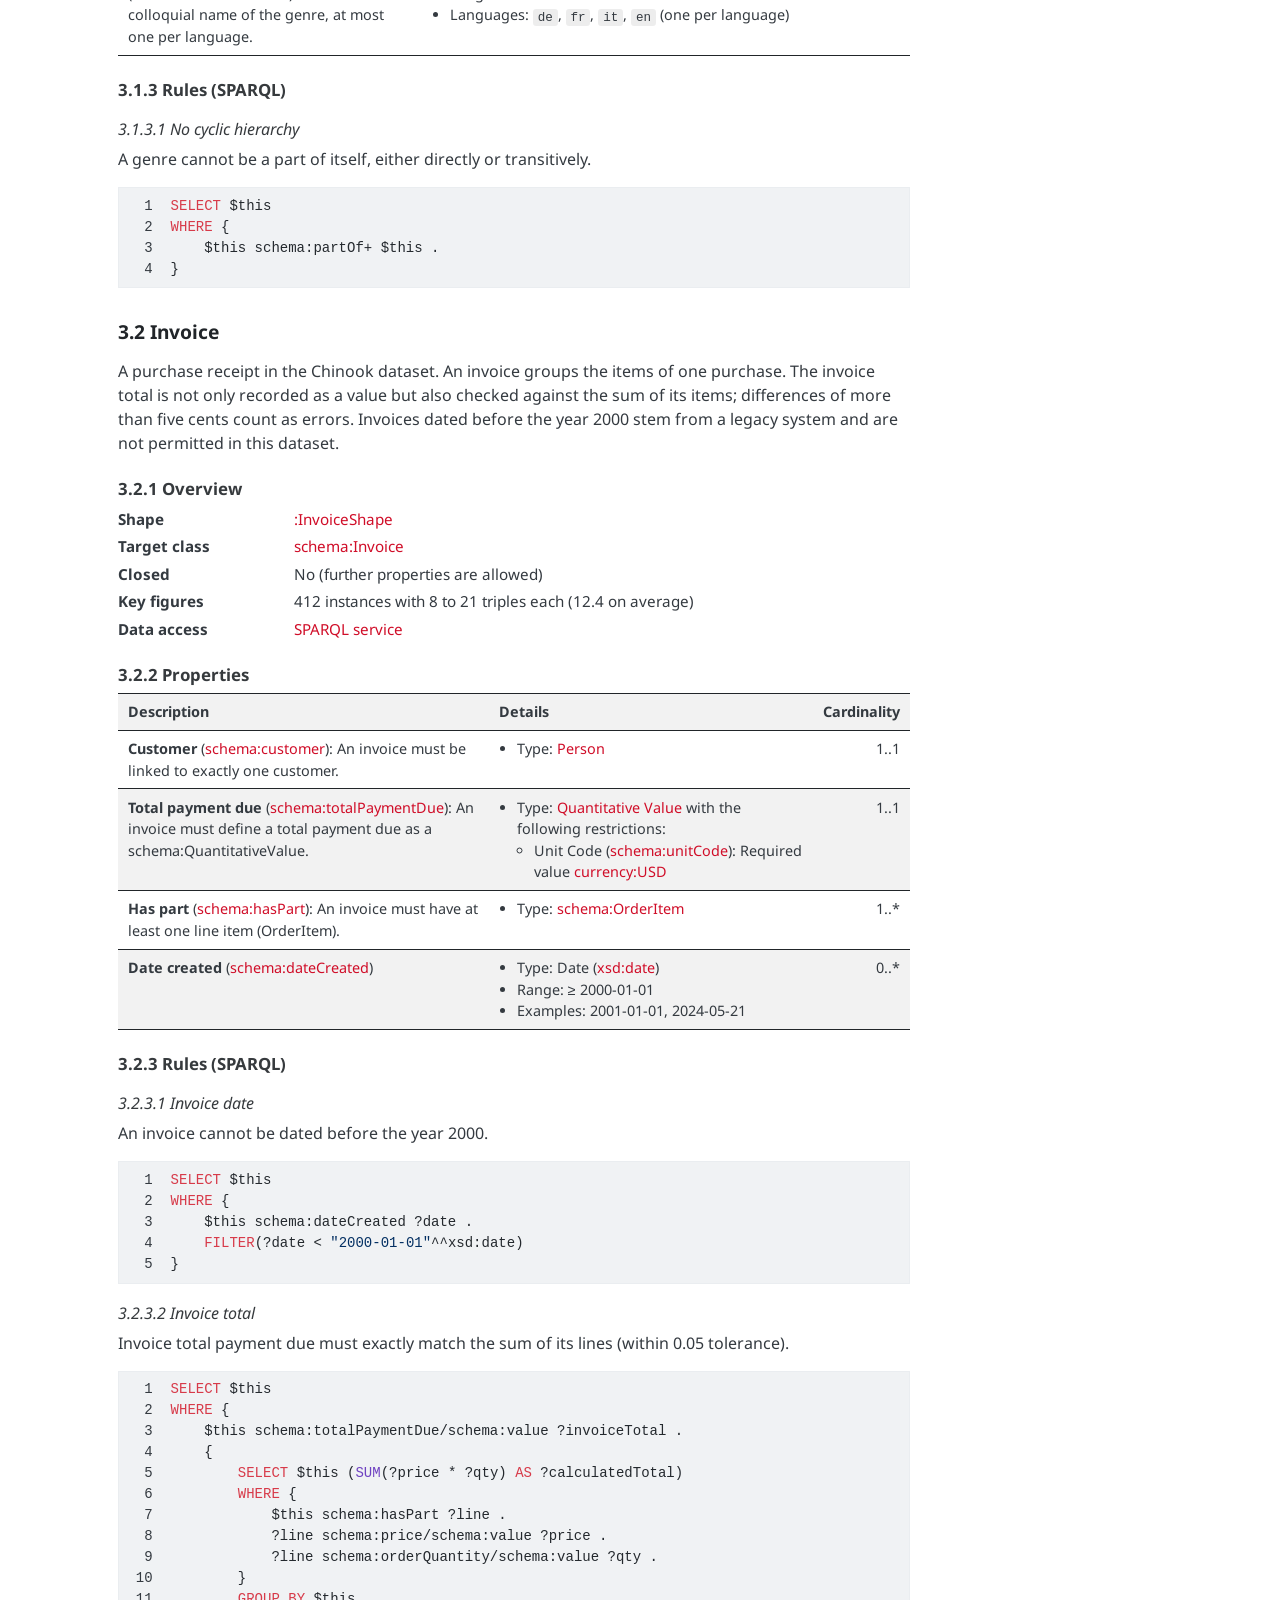
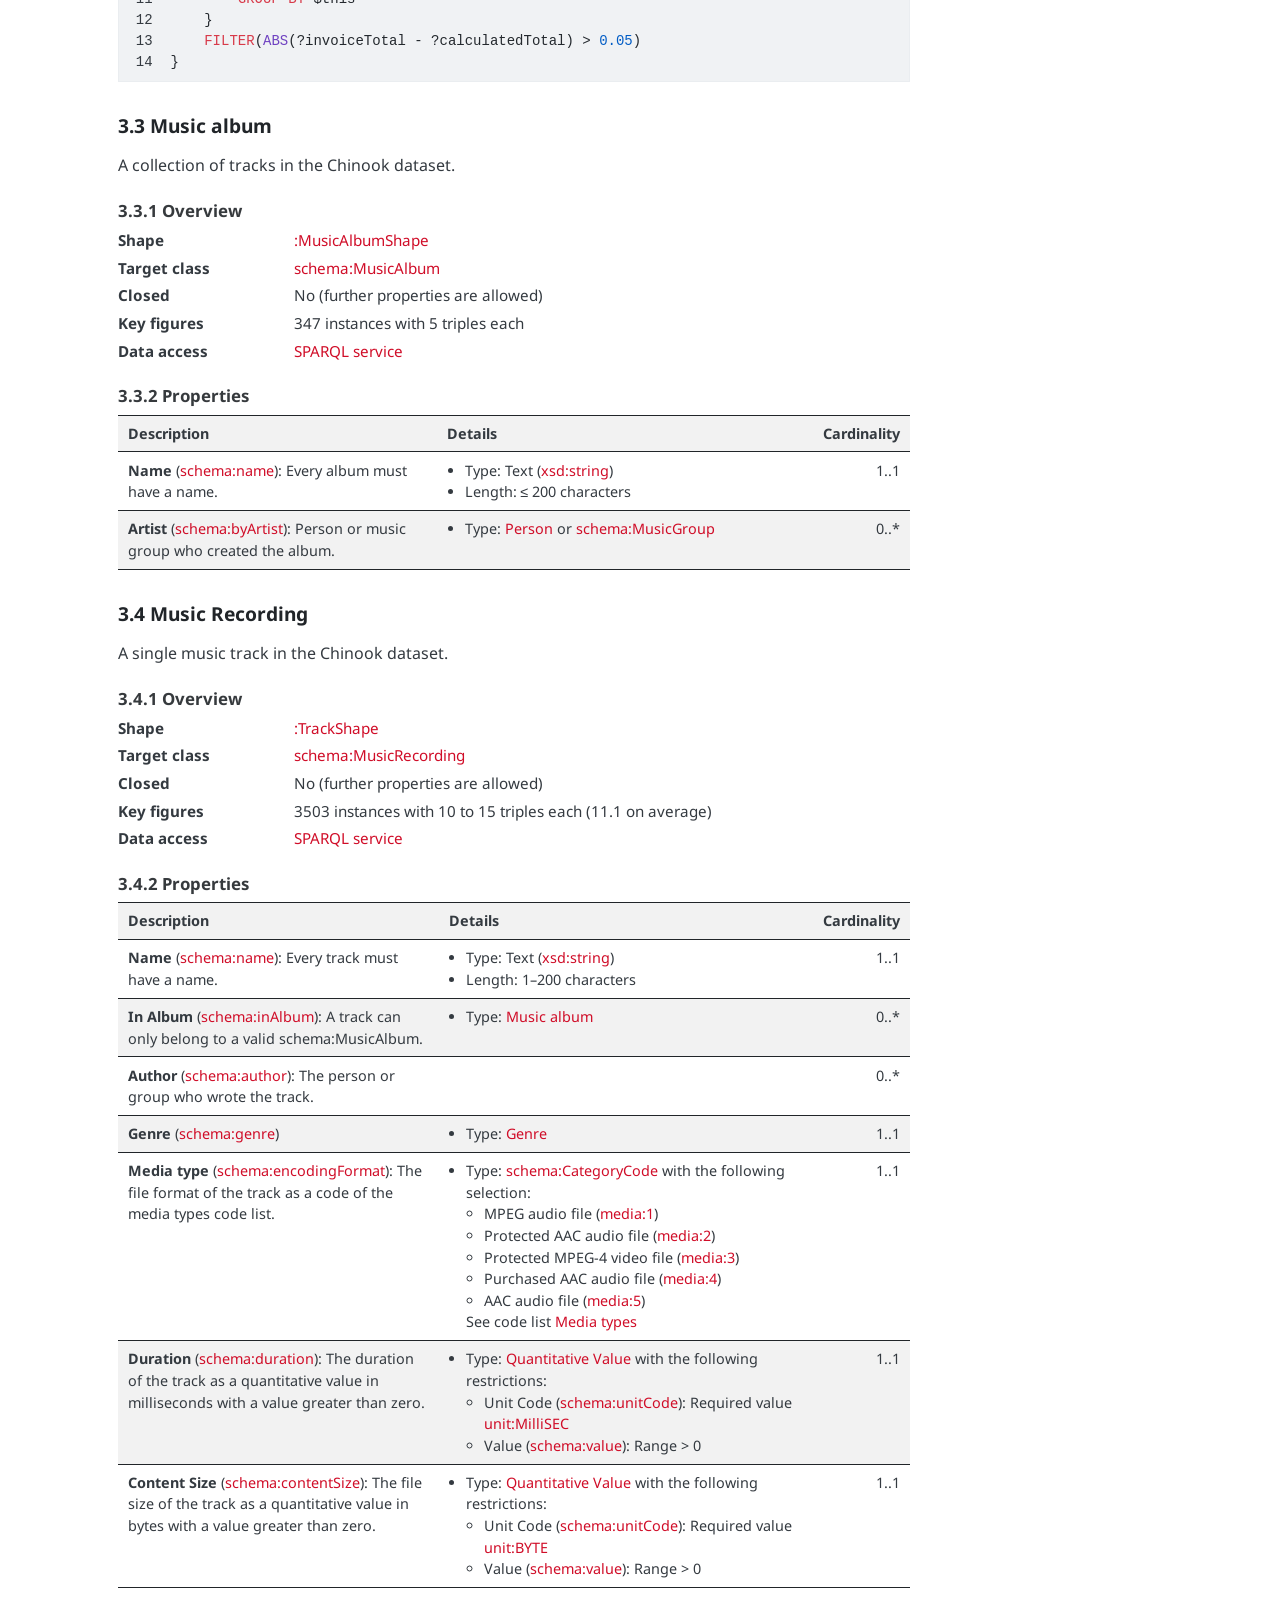
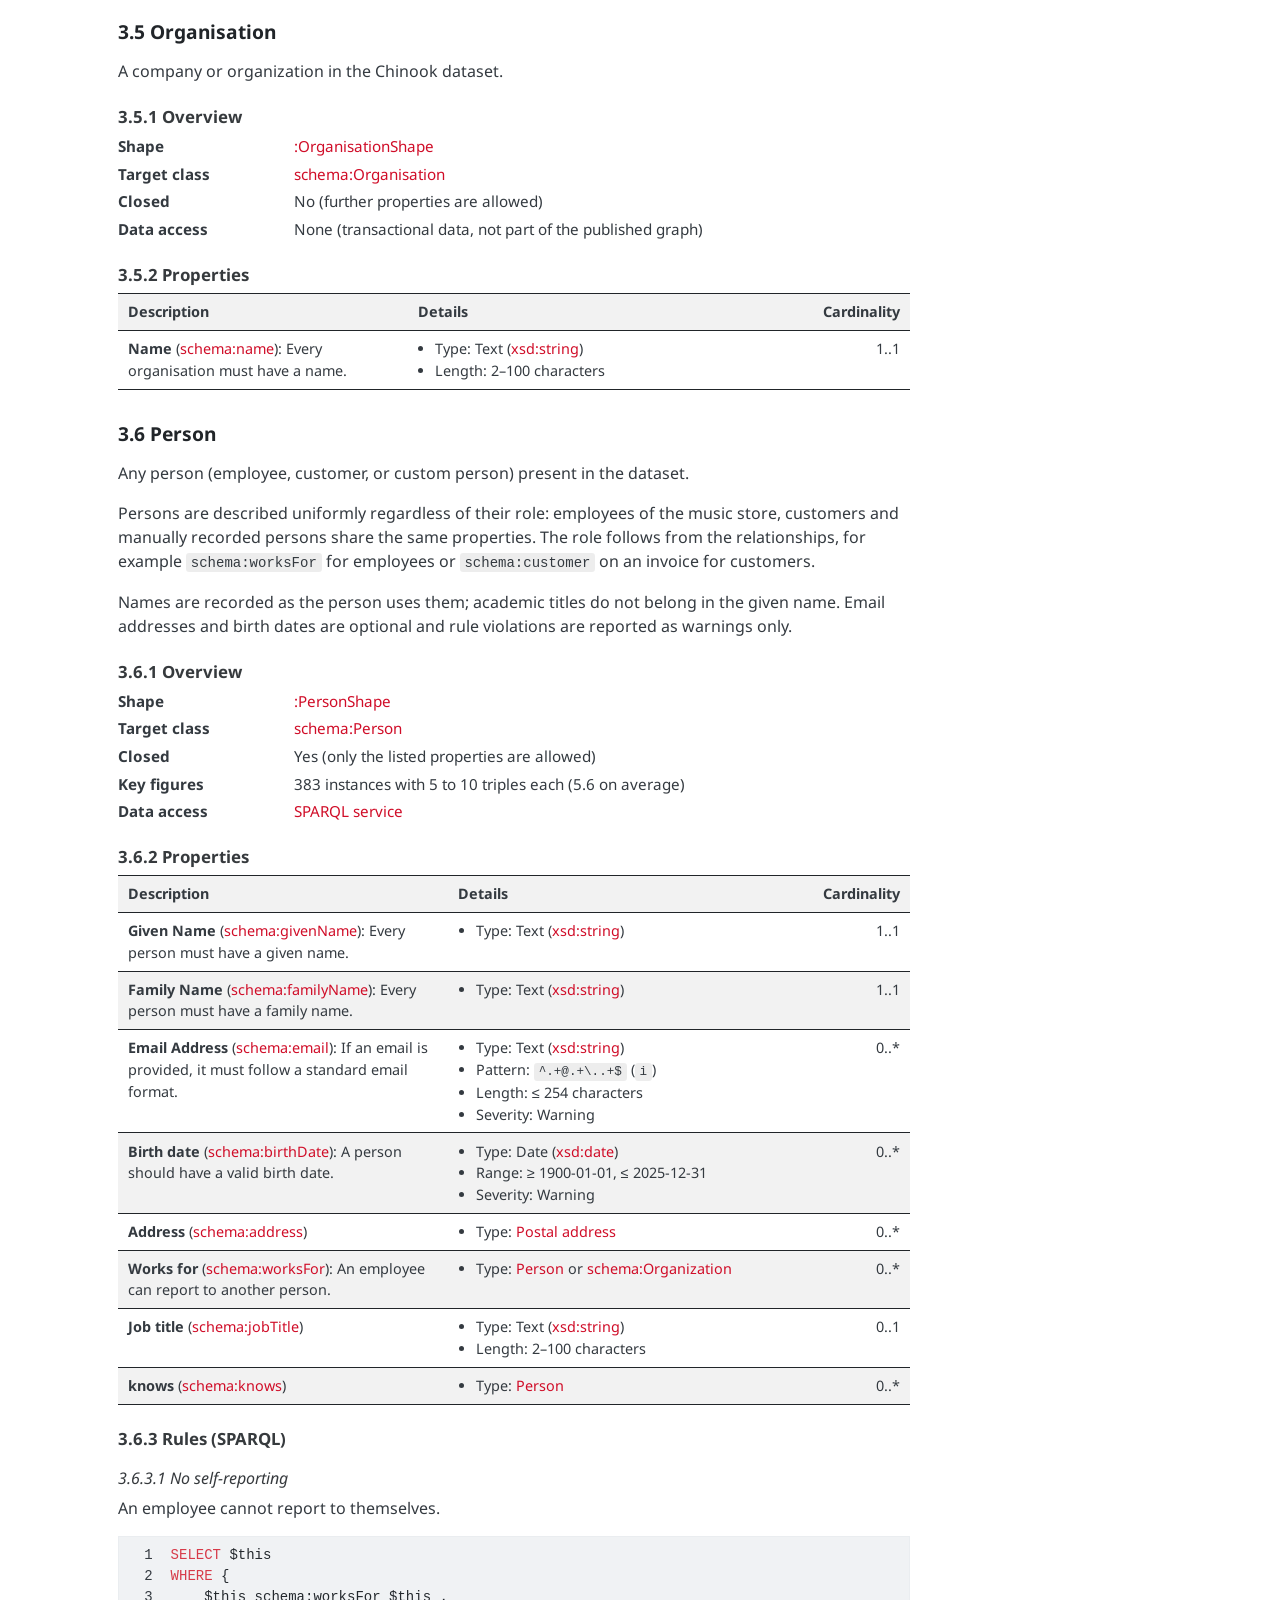
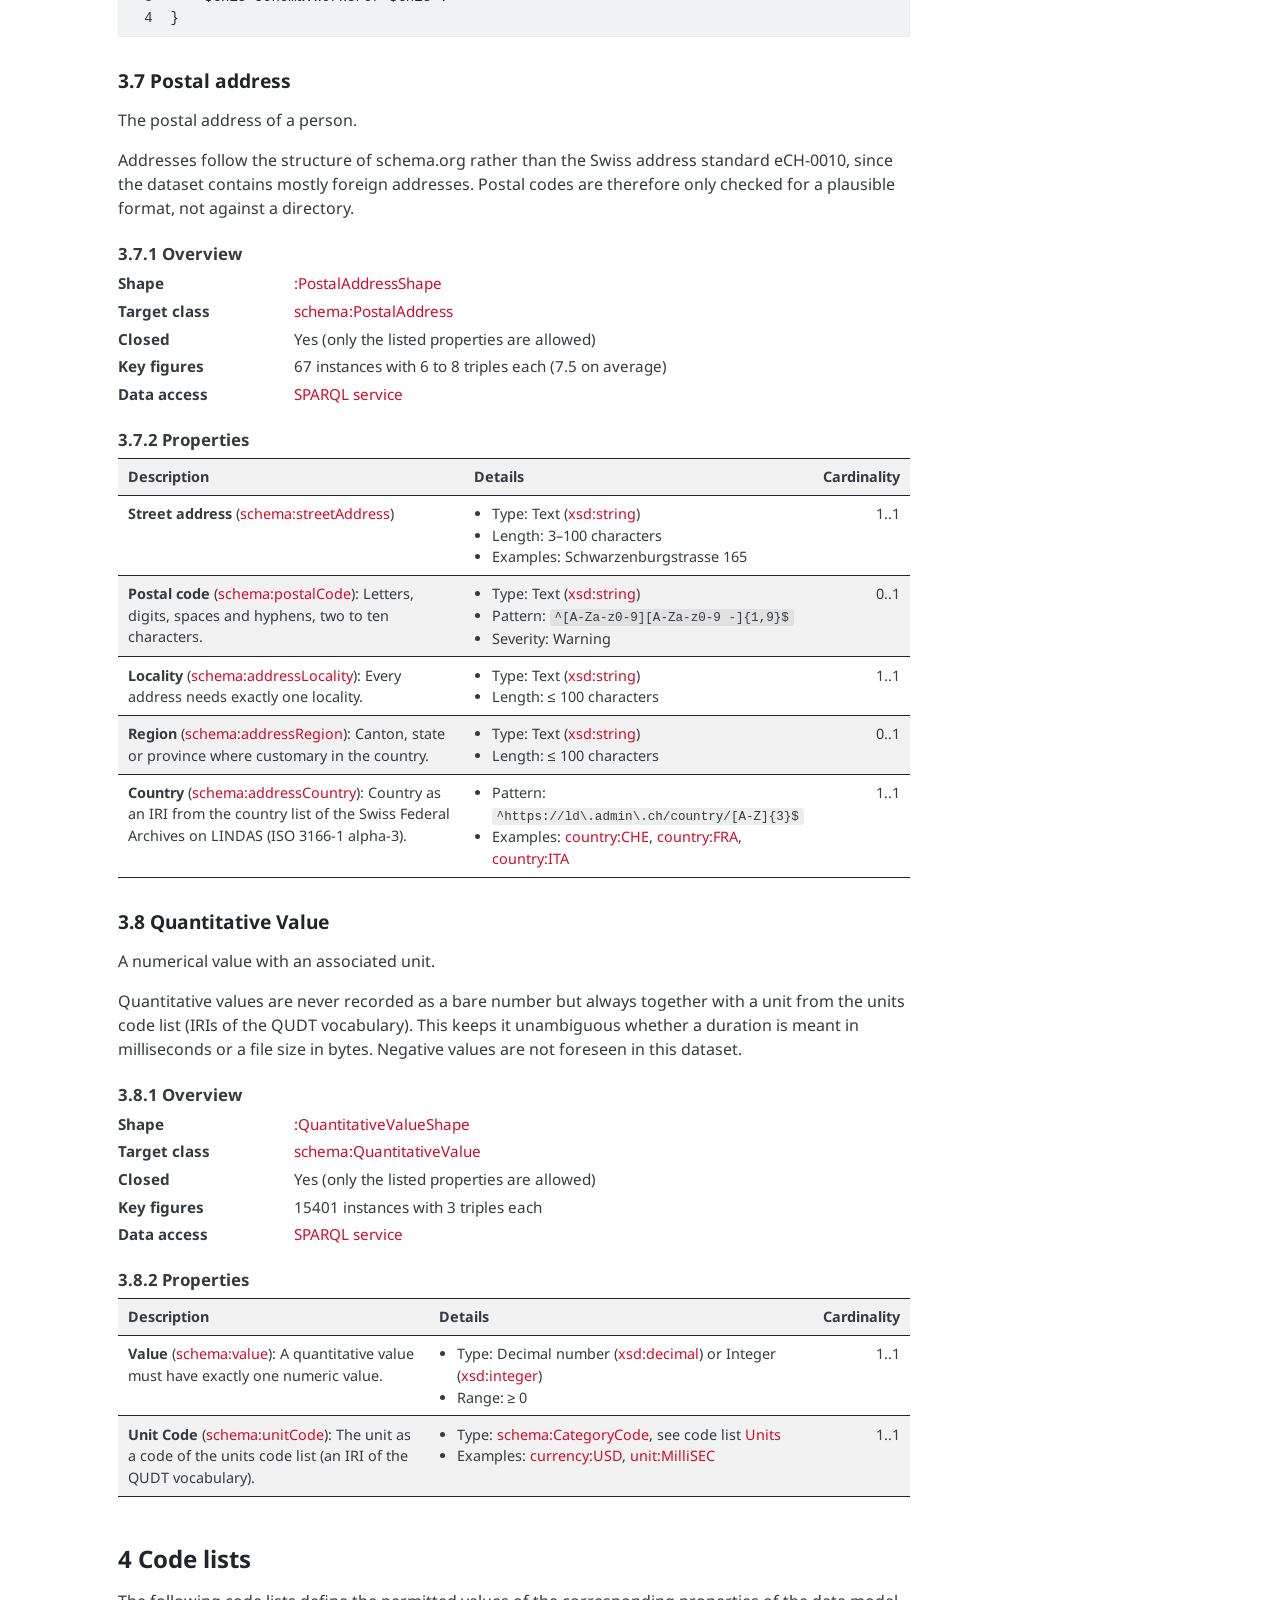
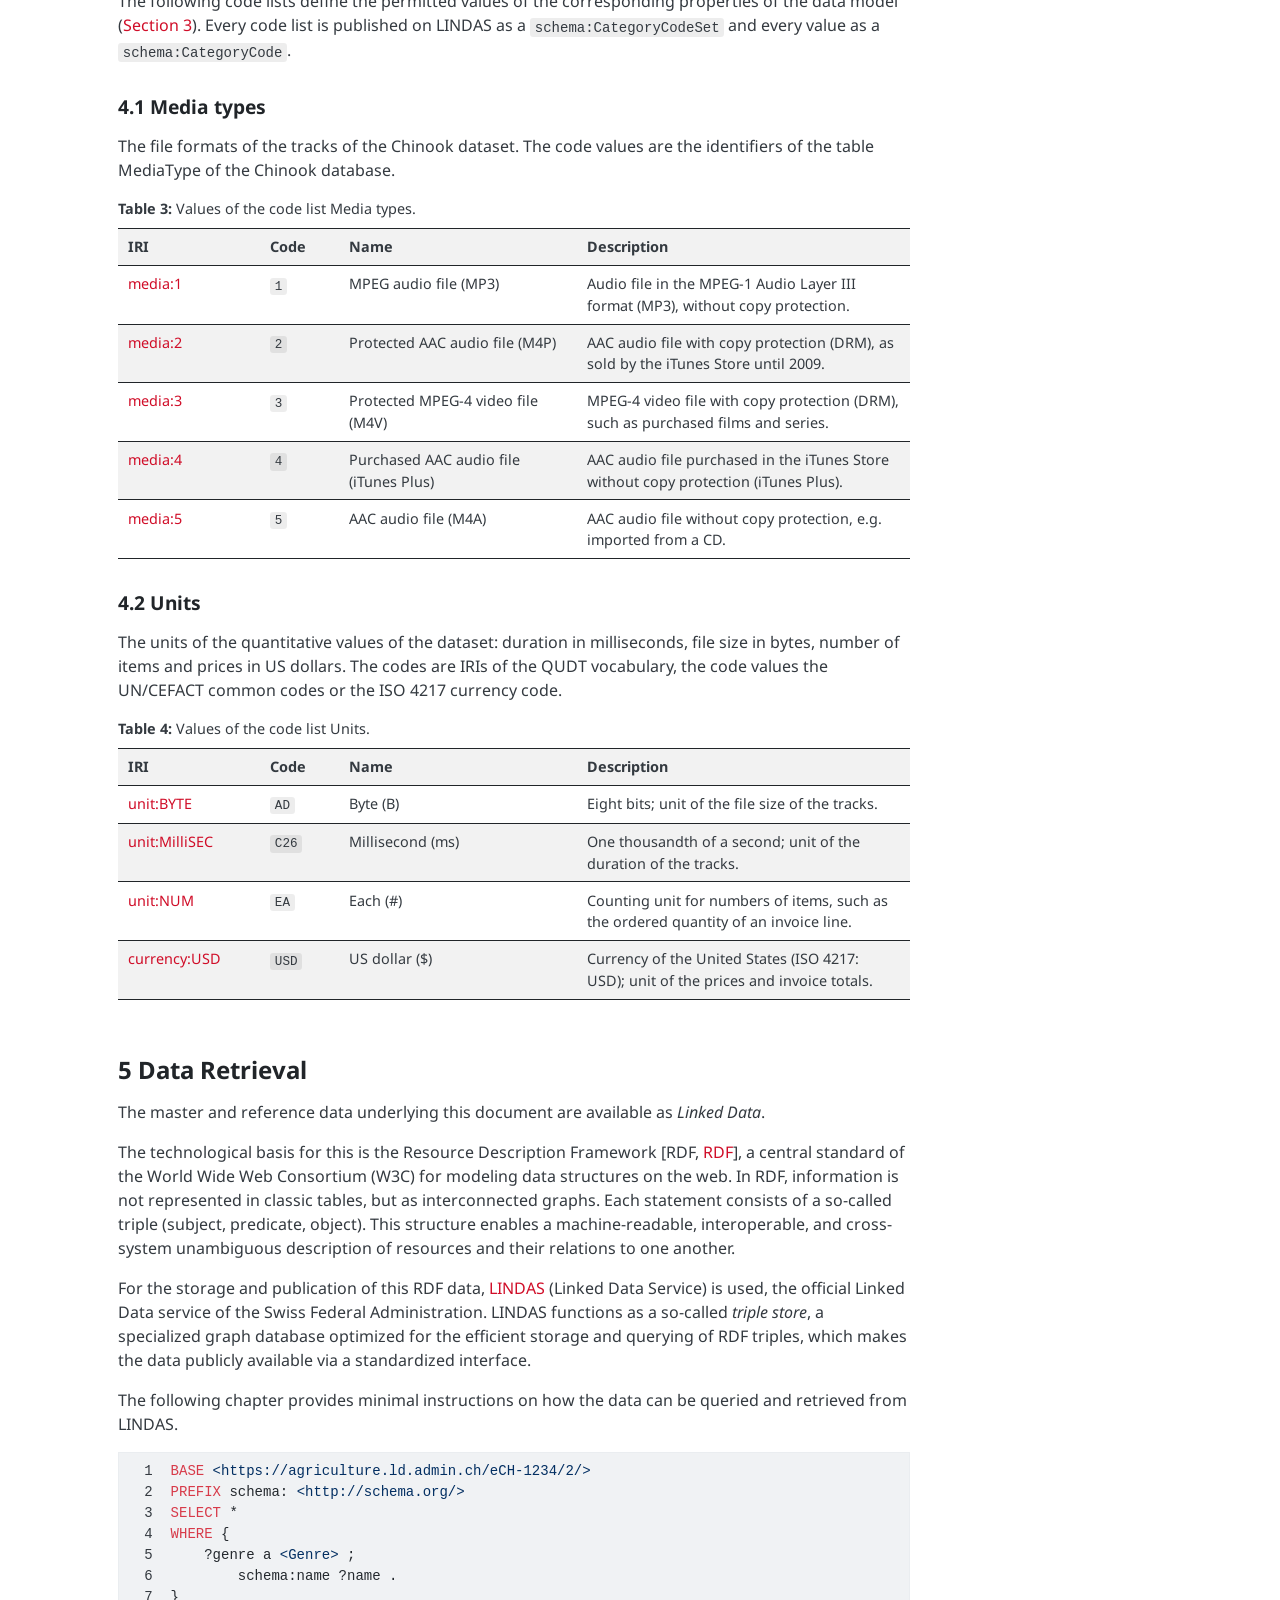
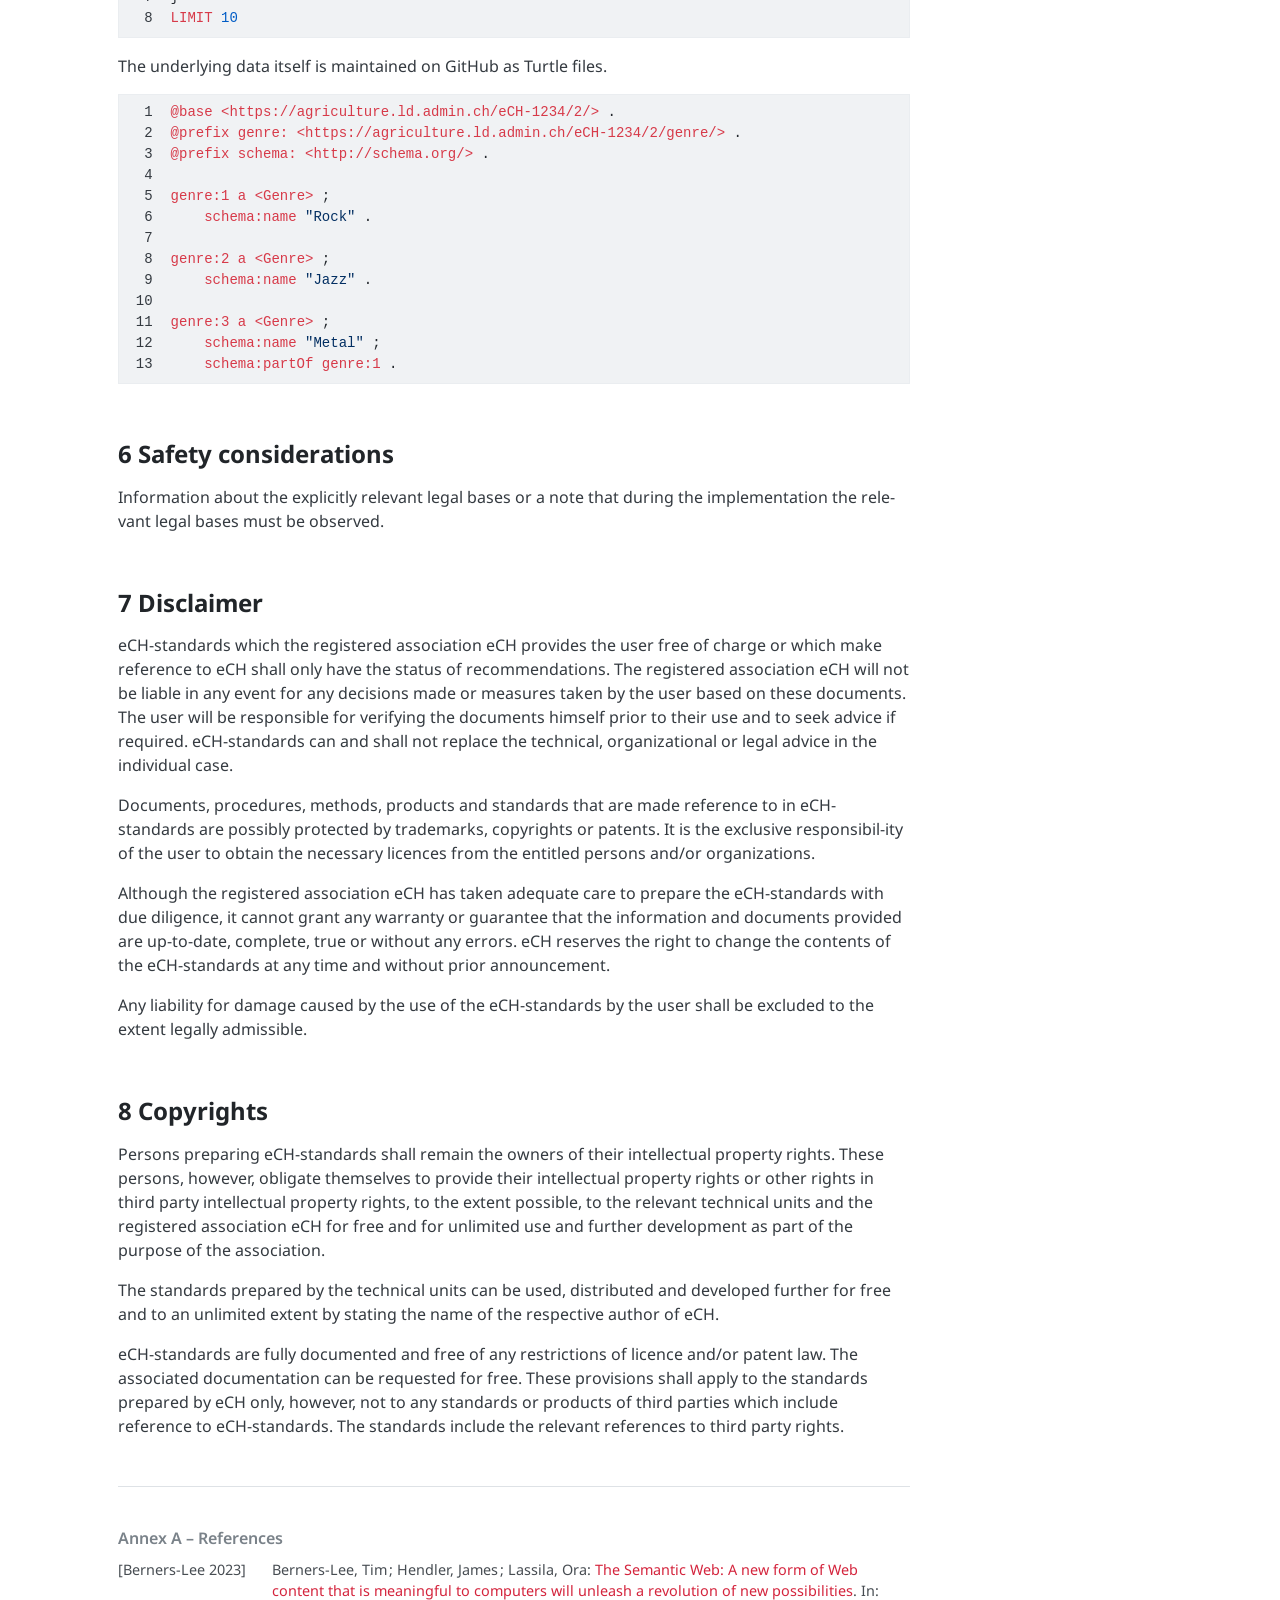
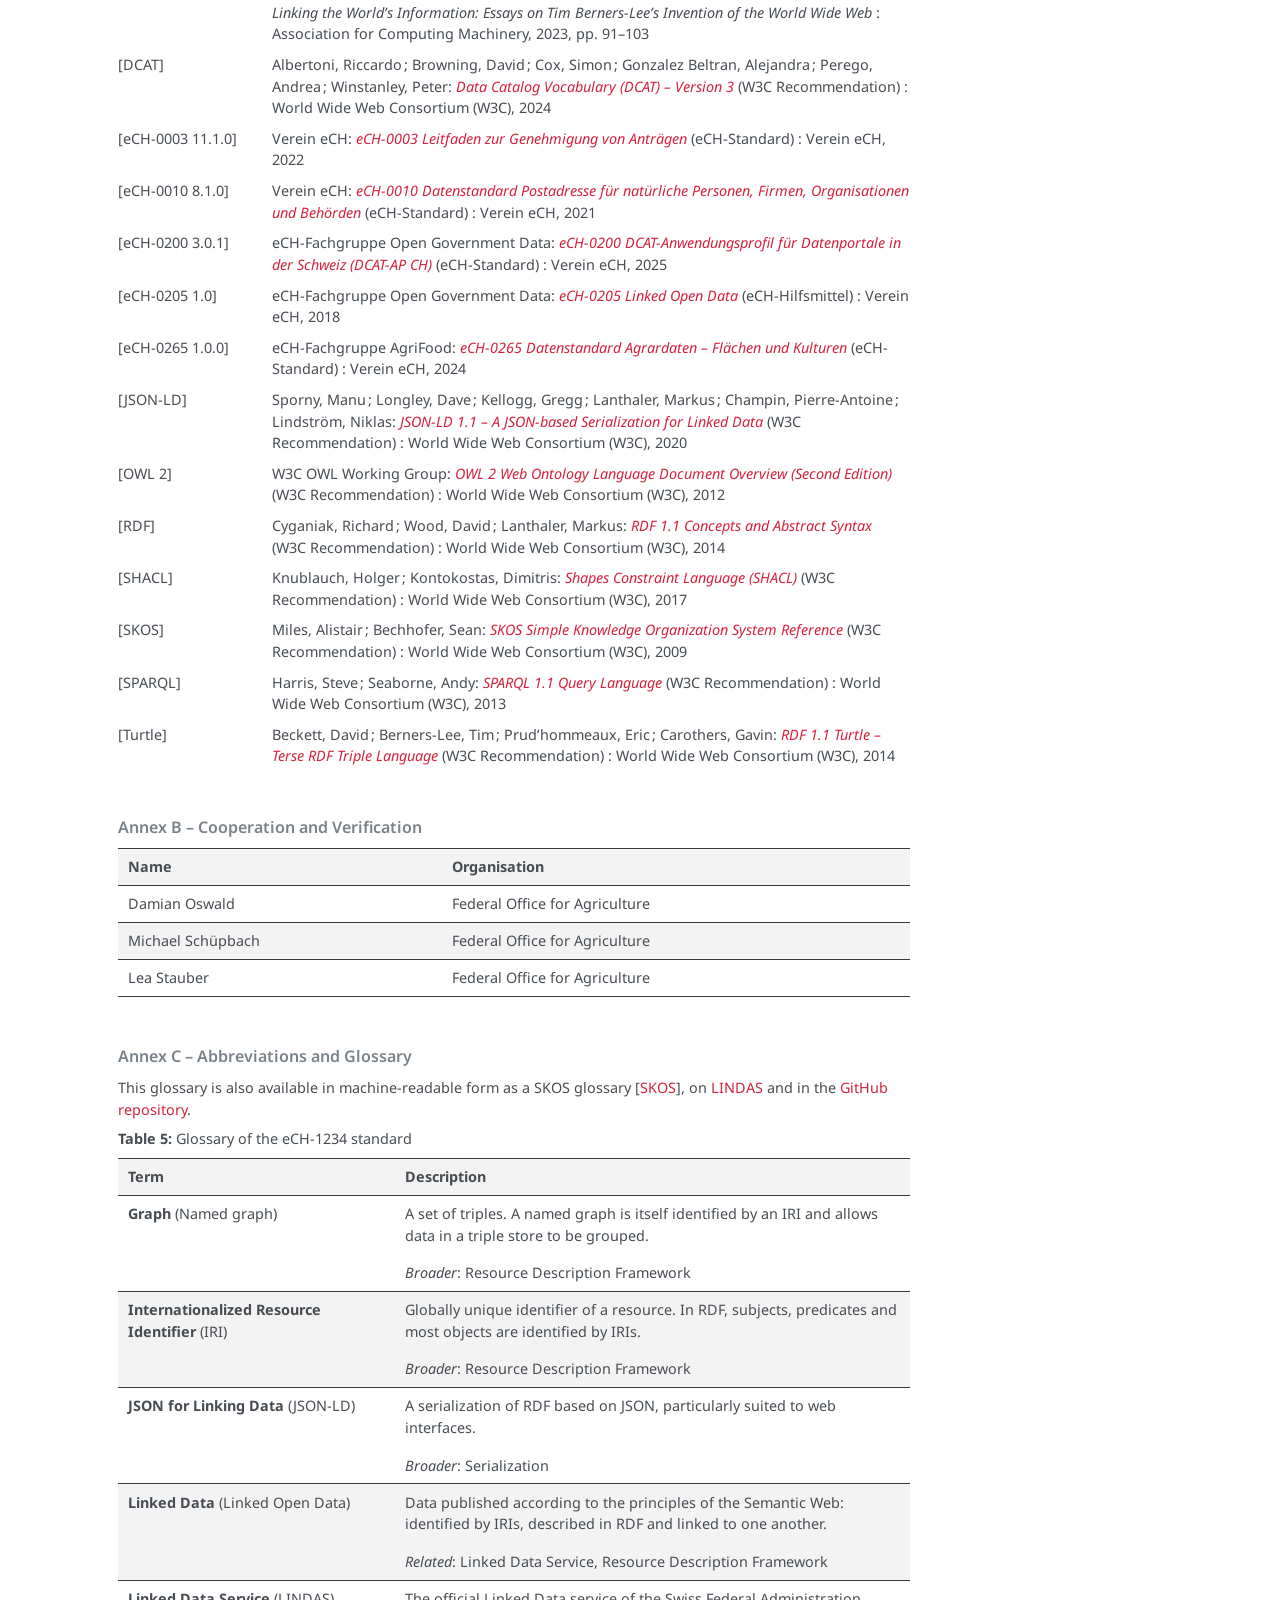
==== commit 609ceab0: "deploy: 71fd686ece46468cc1a07b162995d7ede1dec783" ====
--- a/en/index.html
+++ b/en/index.html
@@ -426,10 +426,15 @@
   <li><a href="#sec-nodeshape-postaladdressshape" id="toc-sec-nodeshape-postaladdressshape" class="nav-link" data-scroll-target="#sec-nodeshape-postaladdressshape"><span class="header-section-number">3.7</span> Postal address</a></li>
   <li><a href="#sec-nodeshape-quantitativevalueshape" id="toc-sec-nodeshape-quantitativevalueshape" class="nav-link" data-scroll-target="#sec-nodeshape-quantitativevalueshape"><span class="header-section-number">3.8</span> Quantitative Value</a></li>
   </ul></li>
-  <li><a href="#sec-data-retrieval" id="toc-sec-data-retrieval" class="nav-link" data-scroll-target="#sec-data-retrieval"><span class="header-section-number">4</span> Data Retrieval</a></li>
-  <li><a href="#sec-safety-consideration" id="toc-sec-safety-consideration" class="nav-link" data-scroll-target="#sec-safety-consideration"><span class="header-section-number">5</span> Safety considerations</a></li>
-  <li><a href="#sec-disclaimer" id="toc-sec-disclaimer" class="nav-link" data-scroll-target="#sec-disclaimer"><span class="header-section-number">6</span> Disclaimer</a></li>
-  <li><a href="#sec-copyrights" id="toc-sec-copyrights" class="nav-link" data-scroll-target="#sec-copyrights"><span class="header-section-number">7</span> Copyrights</a></li>
+  <li><a href="#sec-codelists" id="toc-sec-codelists" class="nav-link" data-scroll-target="#sec-codelists"><span class="header-section-number">4</span> Code lists</a>
+  <ul class="collapse">
+  <li><a href="#sec-codelist-mediatypes" id="toc-sec-codelist-mediatypes" class="nav-link" data-scroll-target="#sec-codelist-mediatypes"><span class="header-section-number">4.1</span> Media types</a></li>
+  <li><a href="#sec-codelist-units" id="toc-sec-codelist-units" class="nav-link" data-scroll-target="#sec-codelist-units"><span class="header-section-number">4.2</span> Units</a></li>
+  </ul></li>
+  <li><a href="#sec-data-retrieval" id="toc-sec-data-retrieval" class="nav-link" data-scroll-target="#sec-data-retrieval"><span class="header-section-number">5</span> Data Retrieval</a></li>
+  <li><a href="#sec-safety-consideration" id="toc-sec-safety-consideration" class="nav-link" data-scroll-target="#sec-safety-consideration"><span class="header-section-number">6</span> Safety considerations</a></li>
+  <li><a href="#sec-disclaimer" id="toc-sec-disclaimer" class="nav-link" data-scroll-target="#sec-disclaimer"><span class="header-section-number">7</span> Disclaimer</a></li>
+  <li><a href="#sec-copyrights" id="toc-sec-copyrights" class="nav-link" data-scroll-target="#sec-copyrights"><span class="header-section-number">8</span> Copyrights</a></li>
   
   
   
@@ -730,22 +735,34 @@
 <td style="text-align: left;">https://agriculture.ld.admin.ch/eCH-1234/2/</td>
 </tr>
 <tr class="even">
+<td style="text-align: left;">codelist:</td>
+<td style="text-align: left;">https://agriculture.ld.admin.ch/eCH-1234/2/codelist/</td>
+</tr>
+<tr class="odd">
 <td style="text-align: left;">country:</td>
 <td style="text-align: left;">https://ld.admin.ch/country/</td>
 </tr>
-<tr class="odd">
+<tr class="even">
+<td style="text-align: left;">currency:</td>
+<td style="text-align: left;">http://qudt.org/vocab/currency/</td>
+</tr>
+<tr class="odd">
+<td style="text-align: left;">media:</td>
+<td style="text-align: left;">https://agriculture.ld.admin.ch/eCH-1234/2/mediatype/</td>
+</tr>
+<tr class="even">
 <td style="text-align: left;">rdf:</td>
 <td style="text-align: left;">http://www.w3.org/1999/02/22-rdf-syntax-ns#</td>
 </tr>
-<tr class="even">
+<tr class="odd">
 <td style="text-align: left;">schema:</td>
 <td style="text-align: left;">http://schema.org/</td>
 </tr>
-<tr class="odd">
+<tr class="even">
 <td style="text-align: left;">unit:</td>
 <td style="text-align: left;">http://qudt.org/vocab/unit/</td>
 </tr>
-<tr class="even">
+<tr class="odd">
 <td style="text-align: left;">xsd:</td>
 <td style="text-align: left;">http://www.w3.org/2001/XMLSchema#</td>
 </tr>
@@ -793,7 +810,7 @@
 <table class="caption-top table">
 <colgroup>
 <col style="width: 39%">
-<col style="width: 49%">
+<col style="width: 50%">
 <col style="width: 9%">
 </colgroup>
 <thead>
@@ -878,9 +895,9 @@
 <h3 class="unlisted anchored" data-number="3.2.2" data-anchor-id="sec-nodeshape-invoiceshape-properties"><span class="header-section-number">3.2.2</span> Properties</h3>
 <table class="caption-top table">
 <colgroup>
-<col style="width: 48%">
-<col style="width: 40%">
-<col style="width: 11%">
+<col style="width: 47%">
+<col style="width: 41%">
+<col style="width: 10%">
 </colgroup>
 <thead>
 <tr class="header">
@@ -900,7 +917,10 @@
 <tr class="even">
 <td style="text-align: left;"><strong>Total payment due</strong> (<a href="http://schema.org/totalPaymentDue">schema:totalPaymentDue</a>): An invoice must define a total payment due as a schema:QuantitativeValue.</td>
 <td style="text-align: left;"><ul>
-<li>Type: <a href="#sec-nodeshape-quantitativevalueshape">Quantitative Value</a></li>
+<li>Type: <a href="#sec-nodeshape-quantitativevalueshape">Quantitative Value</a> with the following restrictions:
+<ul>
+<li>Unit Code (<a href="http://schema.org/unitCode">schema:unitCode</a>): Required value <a href="http://qudt.org/vocab/currency/USD">currency:USD</a></li>
+</ul></li>
 </ul></td>
 <td style="text-align: right;">1..1</td>
 </tr>
@@ -989,8 +1009,8 @@
 <table class="caption-top table">
 <colgroup>
 <col style="width: 40%">
-<col style="width: 46%">
-<col style="width: 12%">
+<col style="width: 47%">
+<col style="width: 11%">
 </colgroup>
 <thead>
 <tr class="header">
@@ -1044,7 +1064,7 @@
 </dd>
 <dt>Data access</dt>
 <dd>
-<a href="https://lindas.admin.ch/sparql/#query=PREFIX%20schema%3A%20%3Chttp%3A%2F%2Fschema.org%2F%3E%0ASELECT%20%3Firi%20%3Fname%20%3FinAlbum%20%3Fauthor%20%3Fgenre%20%3Fduration%20%3FcontentSize%0AFROM%20%3Chttps%3A%2F%2Flindas.admin.ch%2Ffoag%2Fogd%3E%0AWHERE%20%7B%0A%20%20%3Firi%20a%20schema%3AMusicRecording%20.%0A%20%20%3Firi%20schema%3Aname%20%3Fname%20.%0A%20%20OPTIONAL%20%7B%20%3Firi%20schema%3AinAlbum%20%3FinAlbum%20.%20%7D%0A%20%20OPTIONAL%20%7B%20%3Firi%20schema%3Aauthor%20%3Fauthor%20.%20%7D%0A%20%20%3Firi%20schema%3Agenre%20%3Fgenre%20.%0A%20%20OPTIONAL%20%7B%20%3Firi%20schema%3Aduration%20%3Fduration%20.%20%7D%0A%20%20OPTIONAL%20%7B%20%3Firi%20schema%3AcontentSize%20%3FcontentSize%20.%20%7D%0A%7D%0ALIMIT%201000">SPARQL service</a>
+<a href="https://lindas.admin.ch/sparql/#query=PREFIX%20schema%3A%20%3Chttp%3A%2F%2Fschema.org%2F%3E%0ASELECT%20%3Firi%20%3Fname%20%3FinAlbum%20%3Fauthor%20%3Fgenre%20%3FencodingFormat%20%3Fduration%20%3FcontentSize%0AFROM%20%3Chttps%3A%2F%2Flindas.admin.ch%2Ffoag%2Fogd%3E%0AWHERE%20%7B%0A%20%20%3Firi%20a%20schema%3AMusicRecording%20.%0A%20%20%3Firi%20schema%3Aname%20%3Fname%20.%0A%20%20OPTIONAL%20%7B%20%3Firi%20schema%3AinAlbum%20%3FinAlbum%20.%20%7D%0A%20%20OPTIONAL%20%7B%20%3Firi%20schema%3Aauthor%20%3Fauthor%20.%20%7D%0A%20%20%3Firi%20schema%3Agenre%20%3Fgenre%20.%0A%20%20%3Firi%20schema%3AencodingFormat%20%3FencodingFormat%20.%0A%20%20%3Firi%20schema%3Aduration%20%3Fduration%20.%0A%20%20%3Firi%20schema%3AcontentSize%20%3FcontentSize%20.%0A%7D%0ALIMIT%201000">SPARQL service</a>
 </dd>
 </dl>
 </div>
@@ -1053,9 +1073,9 @@
 <h3 class="unlisted anchored" data-number="3.4.2" data-anchor-id="sec-nodeshape-trackshape-properties"><span class="header-section-number">3.4.2</span> Properties</h3>
 <table class="caption-top table">
 <colgroup>
-<col style="width: 43%">
-<col style="width: 44%">
-<col style="width: 11%">
+<col style="width: 41%">
+<col style="width: 48%">
+<col style="width: 9%">
 </colgroup>
 <thead>
 <tr class="header">
@@ -1093,18 +1113,41 @@
 <td style="text-align: right;">1..1</td>
 </tr>
 <tr class="odd">
-<td style="text-align: left;"><strong>Duration</strong> (<a href="http://schema.org/duration">schema:duration</a>): Track duration must be expressed as a schema:QuantitativeValue.</td>
-<td style="text-align: left;"><ul>
-<li>Type: <a href="#sec-nodeshape-quantitativevalueshape">Quantitative Value</a></li>
-</ul></td>
-<td style="text-align: right;">0..*</td>
-</tr>
-<tr class="even">
-<td style="text-align: left;"><strong>Content Size</strong> (<a href="http://schema.org/contentSize">schema:contentSize</a>)</td>
-<td style="text-align: left;"><ul>
-<li>Type: <a href="#sec-nodeshape-quantitativevalueshape">Quantitative Value</a></li>
-</ul></td>
-<td style="text-align: right;">0..*</td>
+<td style="text-align: left;"><strong>Media type</strong> (<a href="http://schema.org/encodingFormat">schema:encodingFormat</a>): The file format of the track as a code of the media types code list.</td>
+<td style="text-align: left;"><ul>
+<li>Type: <a href="http://schema.org/CategoryCode">schema:CategoryCode</a> with the following selection:
+<ul>
+<li>MPEG audio file (<a href="https://agriculture.ld.admin.ch/eCH-1234/2/mediatype/1">media:1</a>)</li>
+<li>Protected AAC audio file (<a href="https://agriculture.ld.admin.ch/eCH-1234/2/mediatype/2">media:2</a>)</li>
+<li>Protected MPEG-4 video file (<a href="https://agriculture.ld.admin.ch/eCH-1234/2/mediatype/3">media:3</a>)</li>
+<li>Purchased AAC audio file (<a href="https://agriculture.ld.admin.ch/eCH-1234/2/mediatype/4">media:4</a>)</li>
+<li>AAC audio file (<a href="https://agriculture.ld.admin.ch/eCH-1234/2/mediatype/5">media:5</a>)</li>
+</ul>
+See code list <a href="#sec-codelist-mediatypes">Media types</a></li>
+</ul></td>
+<td style="text-align: right;">1..1</td>
+</tr>
+<tr class="even">
+<td style="text-align: left;"><strong>Duration</strong> (<a href="http://schema.org/duration">schema:duration</a>): The duration of the track as a quantitative value in milliseconds with a value greater than zero.</td>
+<td style="text-align: left;"><ul>
+<li>Type: <a href="#sec-nodeshape-quantitativevalueshape">Quantitative Value</a> with the following restrictions:
+<ul>
+<li>Unit Code (<a href="http://schema.org/unitCode">schema:unitCode</a>): Required value <a href="http://qudt.org/vocab/unit/MilliSEC">unit:MilliSEC</a></li>
+<li>Value (<a href="http://schema.org/value">schema:value</a>): Range &gt; 0</li>
+</ul></li>
+</ul></td>
+<td style="text-align: right;">1..1</td>
+</tr>
+<tr class="odd">
+<td style="text-align: left;"><strong>Content Size</strong> (<a href="http://schema.org/contentSize">schema:contentSize</a>): The file size of the track as a quantitative value in bytes with a value greater than zero.</td>
+<td style="text-align: left;"><ul>
+<li>Type: <a href="#sec-nodeshape-quantitativevalueshape">Quantitative Value</a> with the following restrictions:
+<ul>
+<li>Unit Code (<a href="http://schema.org/unitCode">schema:unitCode</a>): Required value <a href="http://qudt.org/vocab/unit/BYTE">unit:BYTE</a></li>
+<li>Value (<a href="http://schema.org/value">schema:value</a>): Range &gt; 0</li>
+</ul></li>
+</ul></td>
+<td style="text-align: right;">1..1</td>
 </tr>
 </tbody>
 </table>
@@ -1141,7 +1184,7 @@
 <table class="caption-top table">
 <colgroup>
 <col style="width: 36%">
-<col style="width: 49%">
+<col style="width: 50%">
 <col style="width: 12%">
 </colgroup>
 <thead>
@@ -1200,8 +1243,8 @@
 <h3 class="unlisted anchored" data-number="3.6.2" data-anchor-id="sec-nodeshape-personshape-properties"><span class="header-section-number">3.6.2</span> Properties</h3>
 <table class="caption-top table">
 <colgroup>
-<col style="width: 42%">
-<col style="width: 44%">
+<col style="width: 41%">
+<col style="width: 45%">
 <col style="width: 11%">
 </colgroup>
 <thead>
@@ -1325,7 +1368,7 @@
 <table class="caption-top table">
 <colgroup>
 <col style="width: 46%">
-<col style="width: 41%">
+<col style="width: 42%">
 <col style="width: 10%">
 </colgroup>
 <thead>
@@ -1385,7 +1428,7 @@
 <section id="sec-nodeshape-quantitativevalueshape" class="level2" data-number="3.8">
 <h2 data-number="3.8" class="anchored" data-anchor-id="sec-nodeshape-quantitativevalueshape"><span class="header-section-number">3.8</span> Quantitative Value</h2>
 <p>A numerical value with an associated unit.</p>
-<p>Quantitative values are never recorded as a bare number but always together with a unit from the QUDT vocabulary. This keeps it unambiguous whether a duration is meant in milliseconds or a file size in bytes. Negative values are not foreseen in this dataset.</p>
+<p>Quantitative values are never recorded as a bare number but always together with a unit from the units code list (IRIs of the QUDT vocabulary). This keeps it unambiguous whether a duration is meant in milliseconds or a file size in bytes. Negative values are not foreseen in this dataset.</p>
 <section id="sec-nodeshape-quantitativevalueshape-overview" class="level3 unlisted" data-number="3.8.1">
 <h3 class="unlisted anchored" data-number="3.8.1" data-anchor-id="sec-nodeshape-quantitativevalueshape-overview"><span class="header-section-number">3.8.1</span> Overview</h3>
 <div class="ech-facts">
@@ -1417,8 +1460,8 @@
 <h3 class="unlisted anchored" data-number="3.8.2" data-anchor-id="sec-nodeshape-quantitativevalueshape-properties"><span class="header-section-number">3.8.2</span> Properties</h3>
 <table class="caption-top table">
 <colgroup>
-<col style="width: 40%">
-<col style="width: 47%">
+<col style="width: 39%">
+<col style="width: 48%">
 <col style="width: 11%">
 </colgroup>
 <thead>
@@ -1438,9 +1481,10 @@
 <td style="text-align: right;">1..1</td>
 </tr>
 <tr class="even">
-<td style="text-align: left;"><strong>Unit Code</strong> (<a href="http://schema.org/unitCode">schema:unitCode</a>): A quantitative value must specify its unit via a unitCode URI.</td>
-<td style="text-align: left;"><ul>
-<li>Values: <a href="http://qudt.org/vocab/unit/USD">unit:USD</a>, <a href="http://qudt.org/vocab/unit/EA">unit:EA</a>, <a href="http://qudt.org/vocab/unit/BYTE">unit:BYTE</a>, <a href="http://qudt.org/vocab/unit/MilliSEC">unit:MilliSEC</a></li>
+<td style="text-align: left;"><strong>Unit Code</strong> (<a href="http://schema.org/unitCode">schema:unitCode</a>): The unit as a code of the units code list (an IRI of the QUDT vocabulary).</td>
+<td style="text-align: left;"><ul>
+<li>Type: <a href="http://schema.org/CategoryCode">schema:CategoryCode</a>, see code list <a href="#sec-codelist-units">Units</a></li>
+<li>Examples: <a href="http://qudt.org/vocab/currency/USD">currency:USD</a>, <a href="http://qudt.org/vocab/unit/MilliSEC">unit:MilliSEC</a></li>
 </ul></td>
 <td style="text-align: right;">1..1</td>
 </tr>
@@ -1449,8 +1493,128 @@
 </section>
 </section>
 </section>
-<section id="sec-data-retrieval" class="level1" data-number="4">
-<h1 data-number="4"><span class="header-section-number">4</span> Data Retrieval</h1>
+<section id="sec-codelists" class="level1" data-number="4">
+<h1 data-number="4"><span class="header-section-number">4</span> Code lists</h1>
+<p>The following code lists define the permitted values of the corresponding properties of the data model (<a href="#sec-data-model" class="quarto-xref">Section&nbsp;3</a>). Every code list is published on LINDAS as a <code>schema:CategoryCodeSet</code> and every value as a <code>schema:CategoryCode</code>.</p>
+<section id="sec-codelist-mediatypes" class="level2" data-number="4.1">
+<h2 data-number="4.1" class="anchored" data-anchor-id="sec-codelist-mediatypes"><span class="header-section-number">4.1</span> Media types</h2>
+<p>The file formats of the tracks of the Chinook dataset. The code values are the identifiers of the table MediaType of the Chinook database.</p>
+<div id="tbl-codelist-mediatypes" class="quarto-float quarto-figure quarto-figure-center anchored" data-tbl-colwidths="[18,10,30,42]">
+<figure class="quarto-float quarto-float-tbl figure">
+<figcaption class="quarto-float-caption-top quarto-float-caption quarto-float-tbl" id="tbl-codelist-mediatypes-caption-0ceaefa1-69ba-4598-a22c-09a6ac19f8ca">
+<strong>Table&nbsp;3:</strong> Values of the code list Media types.
+</figcaption>
+<div aria-describedby="tbl-codelist-mediatypes-caption-0ceaefa1-69ba-4598-a22c-09a6ac19f8ca">
+<table class="caption-top table">
+<colgroup>
+<col style="width: 18%">
+<col style="width: 10%">
+<col style="width: 30%">
+<col style="width: 42%">
+</colgroup>
+<thead>
+<tr class="header">
+<th style="text-align: left;">IRI</th>
+<th style="text-align: left;">Code</th>
+<th style="text-align: left;">Name</th>
+<th style="text-align: left;">Description</th>
+</tr>
+</thead>
+<tbody>
+<tr class="odd">
+<td style="text-align: left;"><a href="https://agriculture.ld.admin.ch/eCH-1234/2/mediatype/1">media:1</a></td>
+<td style="text-align: left;"><code>1</code></td>
+<td style="text-align: left;">MPEG audio file (MP3)</td>
+<td style="text-align: left;">Audio file in the MPEG-1 Audio Layer III format (MP3), without copy protection.</td>
+</tr>
+<tr class="even">
+<td style="text-align: left;"><a href="https://agriculture.ld.admin.ch/eCH-1234/2/mediatype/2">media:2</a></td>
+<td style="text-align: left;"><code>2</code></td>
+<td style="text-align: left;">Protected AAC audio file (M4P)</td>
+<td style="text-align: left;">AAC audio file with copy protection (DRM), as sold by the iTunes Store until 2009.</td>
+</tr>
+<tr class="odd">
+<td style="text-align: left;"><a href="https://agriculture.ld.admin.ch/eCH-1234/2/mediatype/3">media:3</a></td>
+<td style="text-align: left;"><code>3</code></td>
+<td style="text-align: left;">Protected MPEG-4 video file (M4V)</td>
+<td style="text-align: left;">MPEG-4 video file with copy protection (DRM), such as purchased films and series.</td>
+</tr>
+<tr class="even">
+<td style="text-align: left;"><a href="https://agriculture.ld.admin.ch/eCH-1234/2/mediatype/4">media:4</a></td>
+<td style="text-align: left;"><code>4</code></td>
+<td style="text-align: left;">Purchased AAC audio file (iTunes Plus)</td>
+<td style="text-align: left;">AAC audio file purchased in the iTunes Store without copy protection (iTunes Plus).</td>
+</tr>
+<tr class="odd">
+<td style="text-align: left;"><a href="https://agriculture.ld.admin.ch/eCH-1234/2/mediatype/5">media:5</a></td>
+<td style="text-align: left;"><code>5</code></td>
+<td style="text-align: left;">AAC audio file (M4A)</td>
+<td style="text-align: left;">AAC audio file without copy protection, e.g. imported from a CD.</td>
+</tr>
+</tbody>
+</table>
+</div>
+</figure>
+</div>
+</section>
+<section id="sec-codelist-units" class="level2" data-number="4.2">
+<h2 data-number="4.2" class="anchored" data-anchor-id="sec-codelist-units"><span class="header-section-number">4.2</span> Units</h2>
+<p>The units of the quantitative values of the dataset: duration in milliseconds, file size in bytes, number of items and prices in US dollars. The codes are IRIs of the QUDT vocabulary, the code values the UN/CEFACT common codes or the ISO 4217 currency code.</p>
+<div id="tbl-codelist-units" class="quarto-float quarto-figure quarto-figure-center anchored" data-tbl-colwidths="[18,10,30,42]">
+<figure class="quarto-float quarto-float-tbl figure">
+<figcaption class="quarto-float-caption-top quarto-float-caption quarto-float-tbl" id="tbl-codelist-units-caption-0ceaefa1-69ba-4598-a22c-09a6ac19f8ca">
+<strong>Table&nbsp;4:</strong> Values of the code list Units.
+</figcaption>
+<div aria-describedby="tbl-codelist-units-caption-0ceaefa1-69ba-4598-a22c-09a6ac19f8ca">
+<table class="caption-top table">
+<colgroup>
+<col style="width: 18%">
+<col style="width: 10%">
+<col style="width: 30%">
+<col style="width: 42%">
+</colgroup>
+<thead>
+<tr class="header">
+<th style="text-align: left;">IRI</th>
+<th style="text-align: left;">Code</th>
+<th style="text-align: left;">Name</th>
+<th style="text-align: left;">Description</th>
+</tr>
+</thead>
+<tbody>
+<tr class="odd">
+<td style="text-align: left;"><a href="http://qudt.org/vocab/unit/BYTE">unit:BYTE</a></td>
+<td style="text-align: left;"><code>AD</code></td>
+<td style="text-align: left;">Byte (B)</td>
+<td style="text-align: left;">Eight bits; unit of the file size of the tracks.</td>
+</tr>
+<tr class="even">
+<td style="text-align: left;"><a href="http://qudt.org/vocab/unit/MilliSEC">unit:MilliSEC</a></td>
+<td style="text-align: left;"><code>C26</code></td>
+<td style="text-align: left;">Millisecond (ms)</td>
+<td style="text-align: left;">One thousandth of a second; unit of the duration of the tracks.</td>
+</tr>
+<tr class="odd">
+<td style="text-align: left;"><a href="http://qudt.org/vocab/unit/NUM">unit:NUM</a></td>
+<td style="text-align: left;"><code>EA</code></td>
+<td style="text-align: left;">Each (#)</td>
+<td style="text-align: left;">Counting unit for numbers of items, such as the ordered quantity of an invoice line.</td>
+</tr>
+<tr class="even">
+<td style="text-align: left;"><a href="http://qudt.org/vocab/currency/USD">currency:USD</a></td>
+<td style="text-align: left;"><code>USD</code></td>
+<td style="text-align: left;">US dollar ($)</td>
+<td style="text-align: left;">Currency of the United States (ISO 4217: USD); unit of the prices and invoice totals.</td>
+</tr>
+</tbody>
+</table>
+</div>
+</figure>
+</div>
+</section>
+</section>
+<section id="sec-data-retrieval" class="level1" data-number="5">
+<h1 data-number="5"><span class="header-section-number">5</span> Data Retrieval</h1>
 <p>The master and reference data underlying this document are available as <em>Linked Data</em>.</p>
 <p>The technological basis for this is the Resource Description Framework <span class="citation" data-cites="cyganiak2014rdf11">[RDF, <a href="#ref-cyganiak2014rdf11" role="doc-biblioref">RDF</a>]</span>, a central standard of the World Wide Web Consortium (W3C) for modeling data structures on the web. In RDF, information is not represented in classic tables, but as interconnected graphs. Each statement consists of a so-called triple (subject, predicate, object). This structure enables a machine-readable, interoperable, and cross-system unambiguous description of resources and their relations to one another.</p>
 <p>For the storage and publication of this RDF data, <a href="https://lindas.admin.ch/">LINDAS</a> (Linked Data Service) is used, the official Linked Data service of the Swiss Federal Administration. LINDAS functions as a so-called <em>triple store</em>, a specialized graph database optimized for the efficient storage and querying of RDF triples, which makes the data publicly available via a standardized interface.</p>
@@ -1478,19 +1642,19 @@
 <span id="cb7-12"><a href="#cb7-12" aria-label="12"></a>    <span class="dt">schema:name</span> <span class="st">"Metal"</span> <span class="op">;</span></span>
 <span id="cb7-13"><a href="#cb7-13" aria-label="13"></a>    <span class="dt">schema:partOf</span> <span class="dt">genre:1</span> <span class="op">.</span></span></code></pre></div><button title="Copy to Clipboard" class="code-copy-button"><i class="bi"></i></button></div>
 </section>
-<section id="sec-safety-consideration" class="level1" data-number="5">
-<h1 data-number="5"><span class="header-section-number">5</span> Safety considerations</h1>
+<section id="sec-safety-consideration" class="level1" data-number="6">
+<h1 data-number="6"><span class="header-section-number">6</span> Safety considerations</h1>
 <p>Information about the explicitly relevant legal bases or a note that during the implementation the rele-vant legal bases must be observed.</p>
 </section>
-<section id="sec-disclaimer" class="level1" data-number="6">
-<h1 data-number="6"><span class="header-section-number">6</span> Disclaimer</h1>
+<section id="sec-disclaimer" class="level1" data-number="7">
+<h1 data-number="7"><span class="header-section-number">7</span> Disclaimer</h1>
 <p>eCH-standards which the registered association eCH provides the user free of charge or which make reference to eCH shall only have the status of recommendations. The registered association eCH will not be liable in any event for any decisions made or measures taken by the user based on these documents. The user will be responsible for verifying the documents himself prior to their use and to seek advice if required. eCH-standards can and shall not replace the technical, organizational or legal advice in the individual case.</p>
 <p>Documents, procedures, methods, products and standards that are made reference to in eCH-standards are possibly protected by trademarks, copyrights or patents. It is the exclusive responsibil-ity of the user to obtain the necessary licences from the entitled persons and/or organizations.</p>
 <p>Although the registered association eCH has taken adequate care to prepare the eCH-standards with due diligence, it cannot grant any warranty or guarantee that the information and documents provided are up-to-date, complete, true or without any errors. eCH reserves the right to change the contents of the eCH-standards at any time and without prior announcement.</p>
 <p>Any liability for damage caused by the use of the eCH-standards by the user shall be excluded to the extent legally admissible.</p>
 </section>
-<section id="sec-copyrights" class="level1" data-number="7">
-<h1 data-number="7"><span class="header-section-number">7</span> Copyrights</h1>
+<section id="sec-copyrights" class="level1" data-number="8">
+<h1 data-number="8"><span class="header-section-number">8</span> Copyrights</h1>
 <p>Persons preparing eCH-standards shall remain the owners of their intellectual property rights. These persons, however, obligate themselves to provide their intellectual property rights or other rights in third party intellectual property rights, to the extent possible, to the relevant technical units and the registered association eCH for free and for unlimited use and further development as part of the purpose of the association.</p>
 <p>The standards prepared by the technical units can be used, distributed and developed further for free and to an unlimited extent by stating the name of the respective author of eCH.</p>
 <p>eCH-standards are fully documented and free of any restrictions of licence and/or patent law. The associated documentation can be requested for free. These provisions shall apply to the standards prepared by eCH only, however, not to any standards or products of third parties which include reference to eCH-standards. The standards include the relevant references to third party rights.</p>
@@ -1579,7 +1743,7 @@
 <div id="tbl-glossary" class="quarto-float quarto-figure quarto-figure-center anchored" data-tbl-colwidths="[35,65]">
 <figure class="quarto-float quarto-float-tbl figure">
 <figcaption class="quarto-float-caption-top quarto-float-caption quarto-float-tbl" id="tbl-glossary-caption-0ceaefa1-69ba-4598-a22c-09a6ac19f8ca">
-<strong>Table&nbsp;3:</strong> Glossary of the eCH-1234 standard
+<strong>Table&nbsp;5:</strong> Glossary of the eCH-1234 standard
 </figcaption>
 <div aria-describedby="tbl-glossary-caption-0ceaefa1-69ba-4598-a22c-09a6ac19f8ca">
 <table class="caption-top table">
@@ -1726,7 +1890,9 @@
 <ul>
 <li><a href="#tbl-example"><strong>Table&nbsp;1:</strong> Example table with three columns.</a></li>
 <li><a href="#tbl-namespaces"><strong>Table&nbsp;2:</strong> Namespaces used in eCH-1234 – Template Quarto Document.</a></li>
-<li><a href="#tbl-glossary"><strong>Table&nbsp;3:</strong> Glossary of the eCH-1234 standard</a></li>
+<li><a href="#tbl-codelist-mediatypes"><strong>Table&nbsp;3:</strong> Values of the code list Media types.</a></li>
+<li><a href="#tbl-codelist-units"><strong>Table&nbsp;4:</strong> Values of the code list Units.</a></li>
+<li><a href="#tbl-glossary"><strong>Table&nbsp;5:</strong> Glossary of the eCH-1234 standard</a></li>
 </ul>
 </div>
 
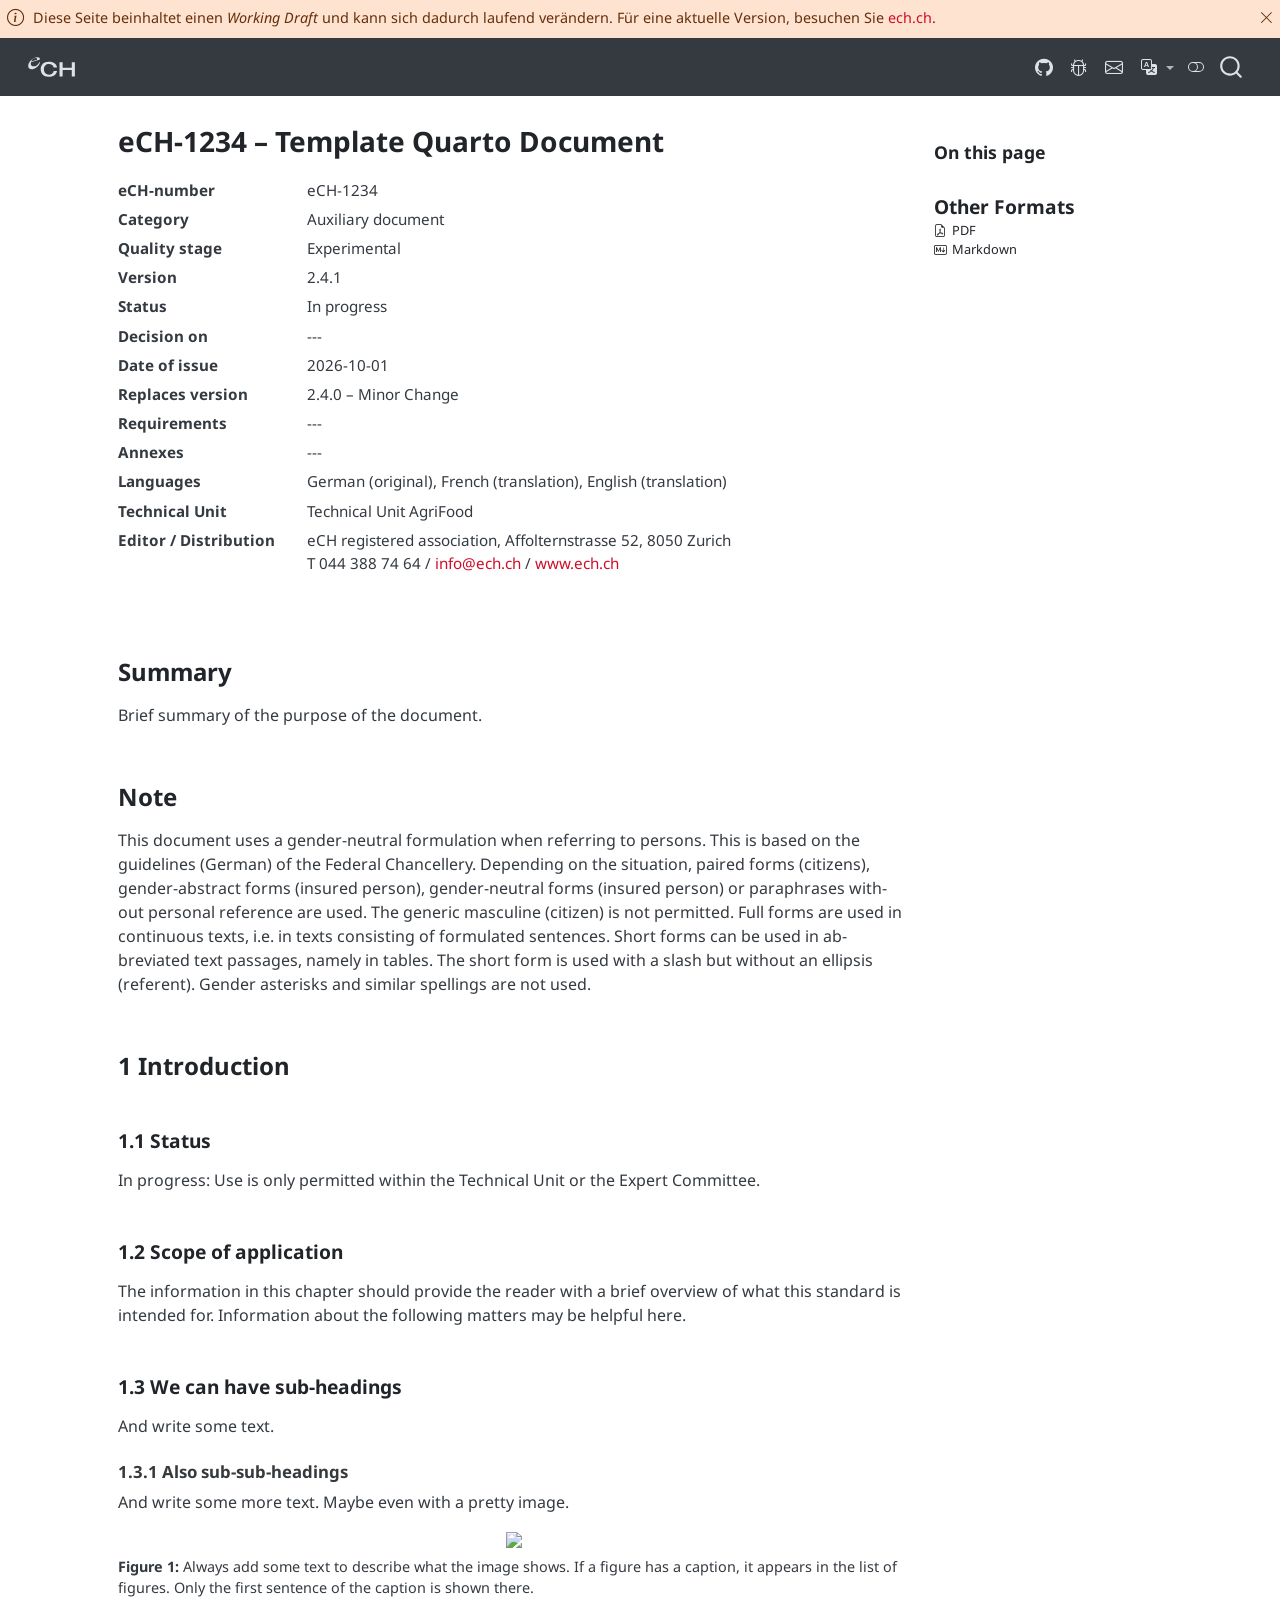
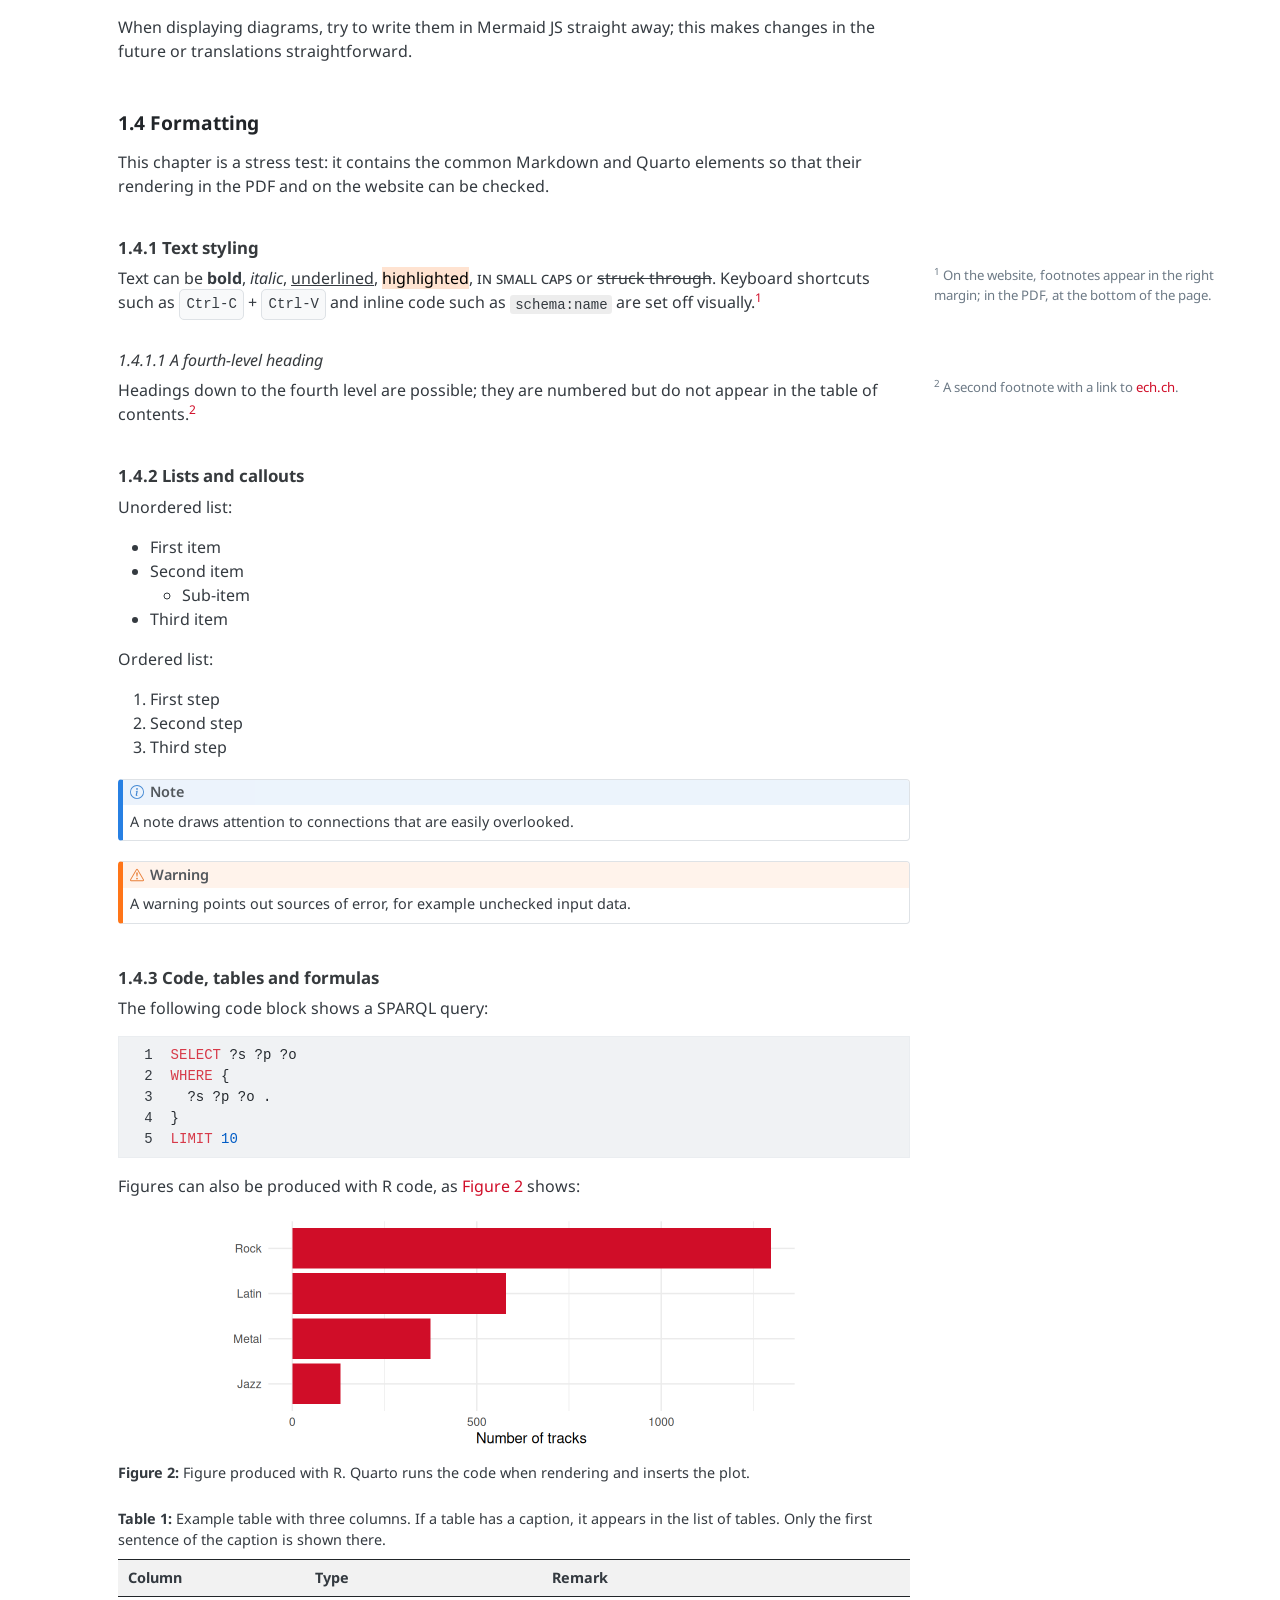
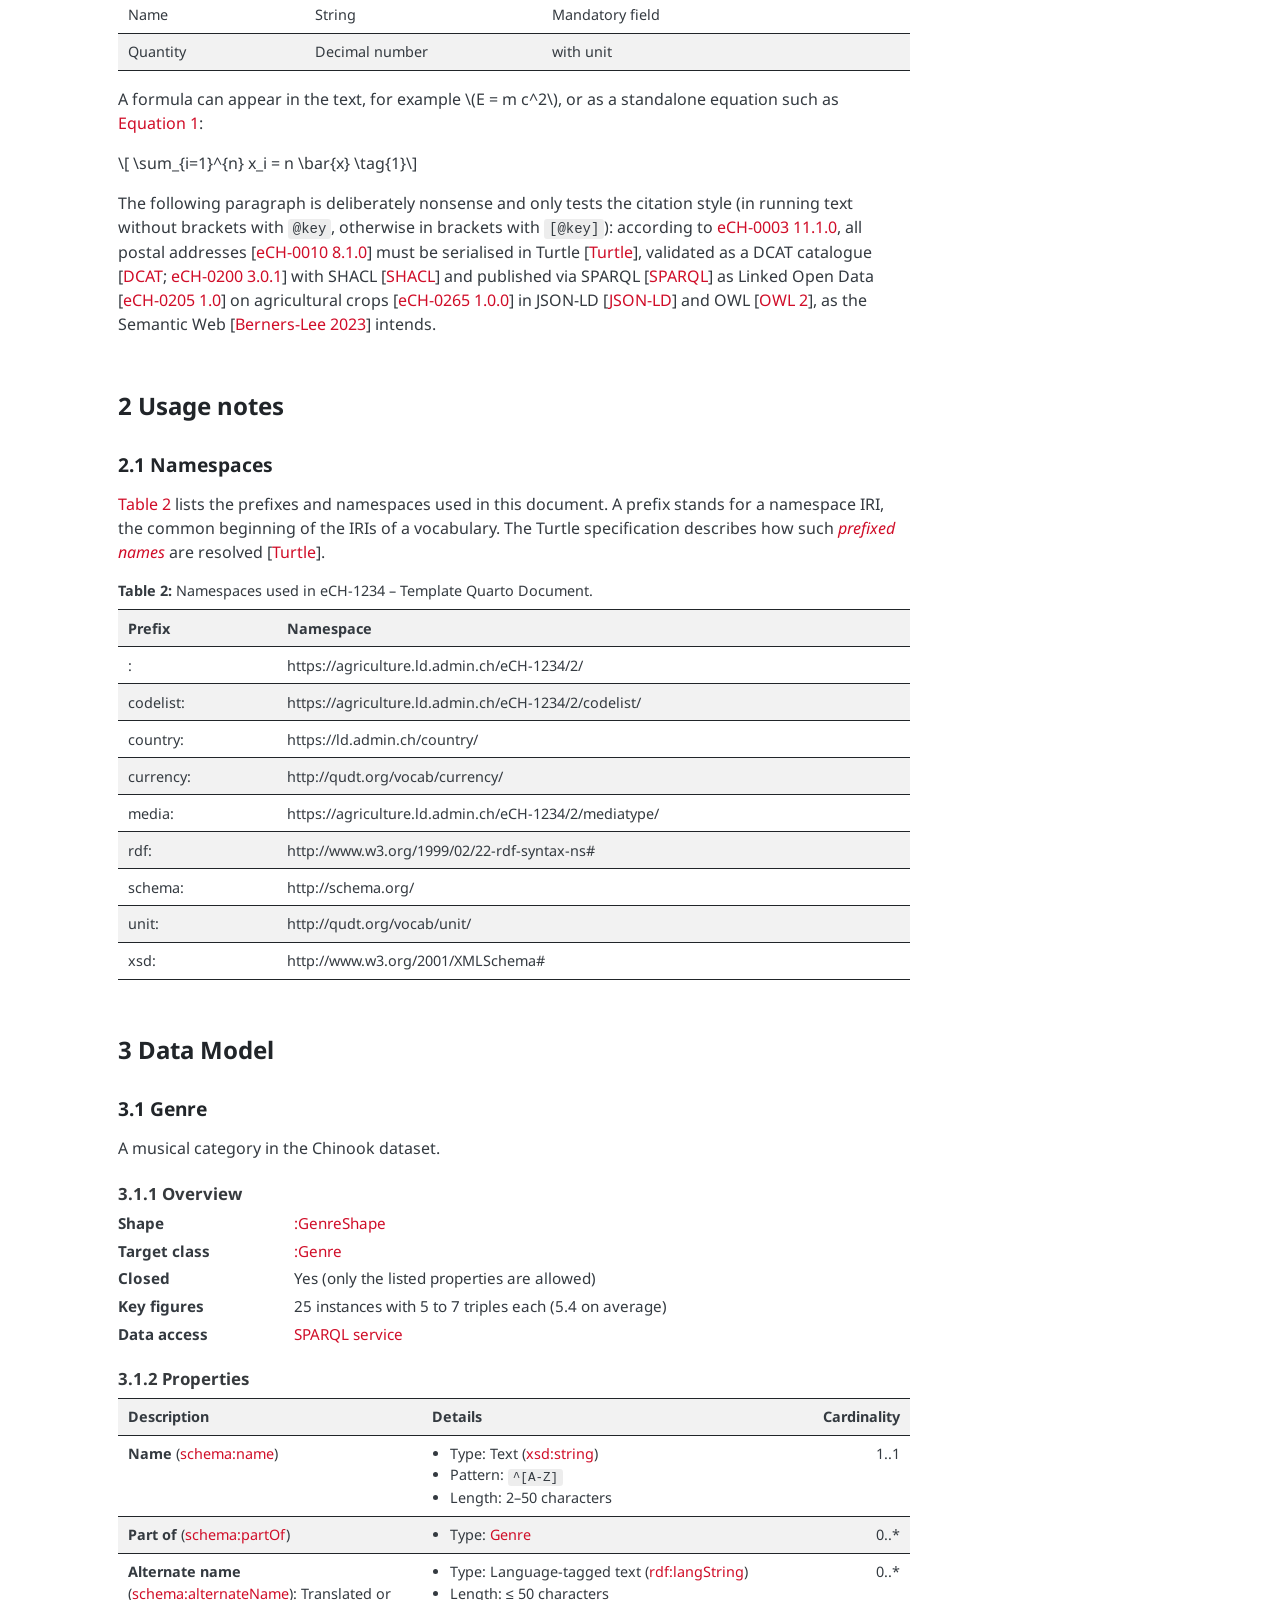
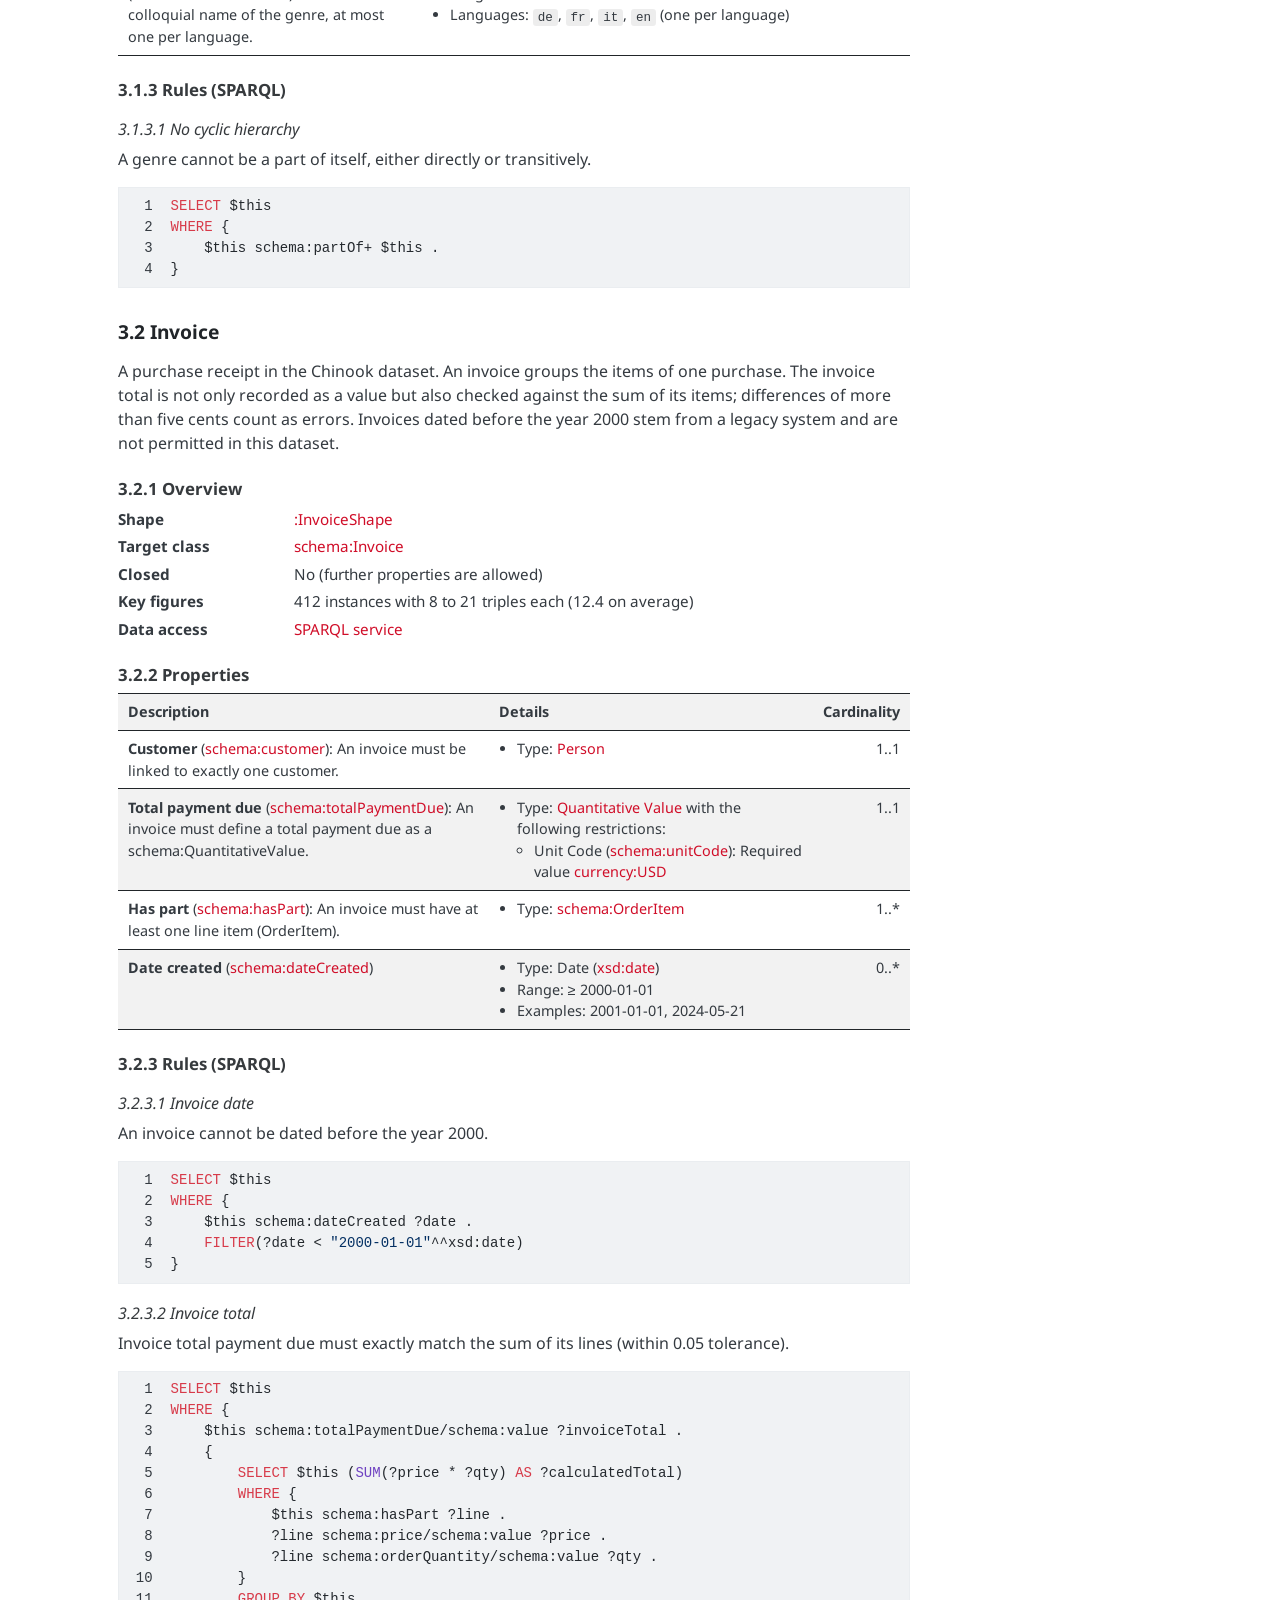
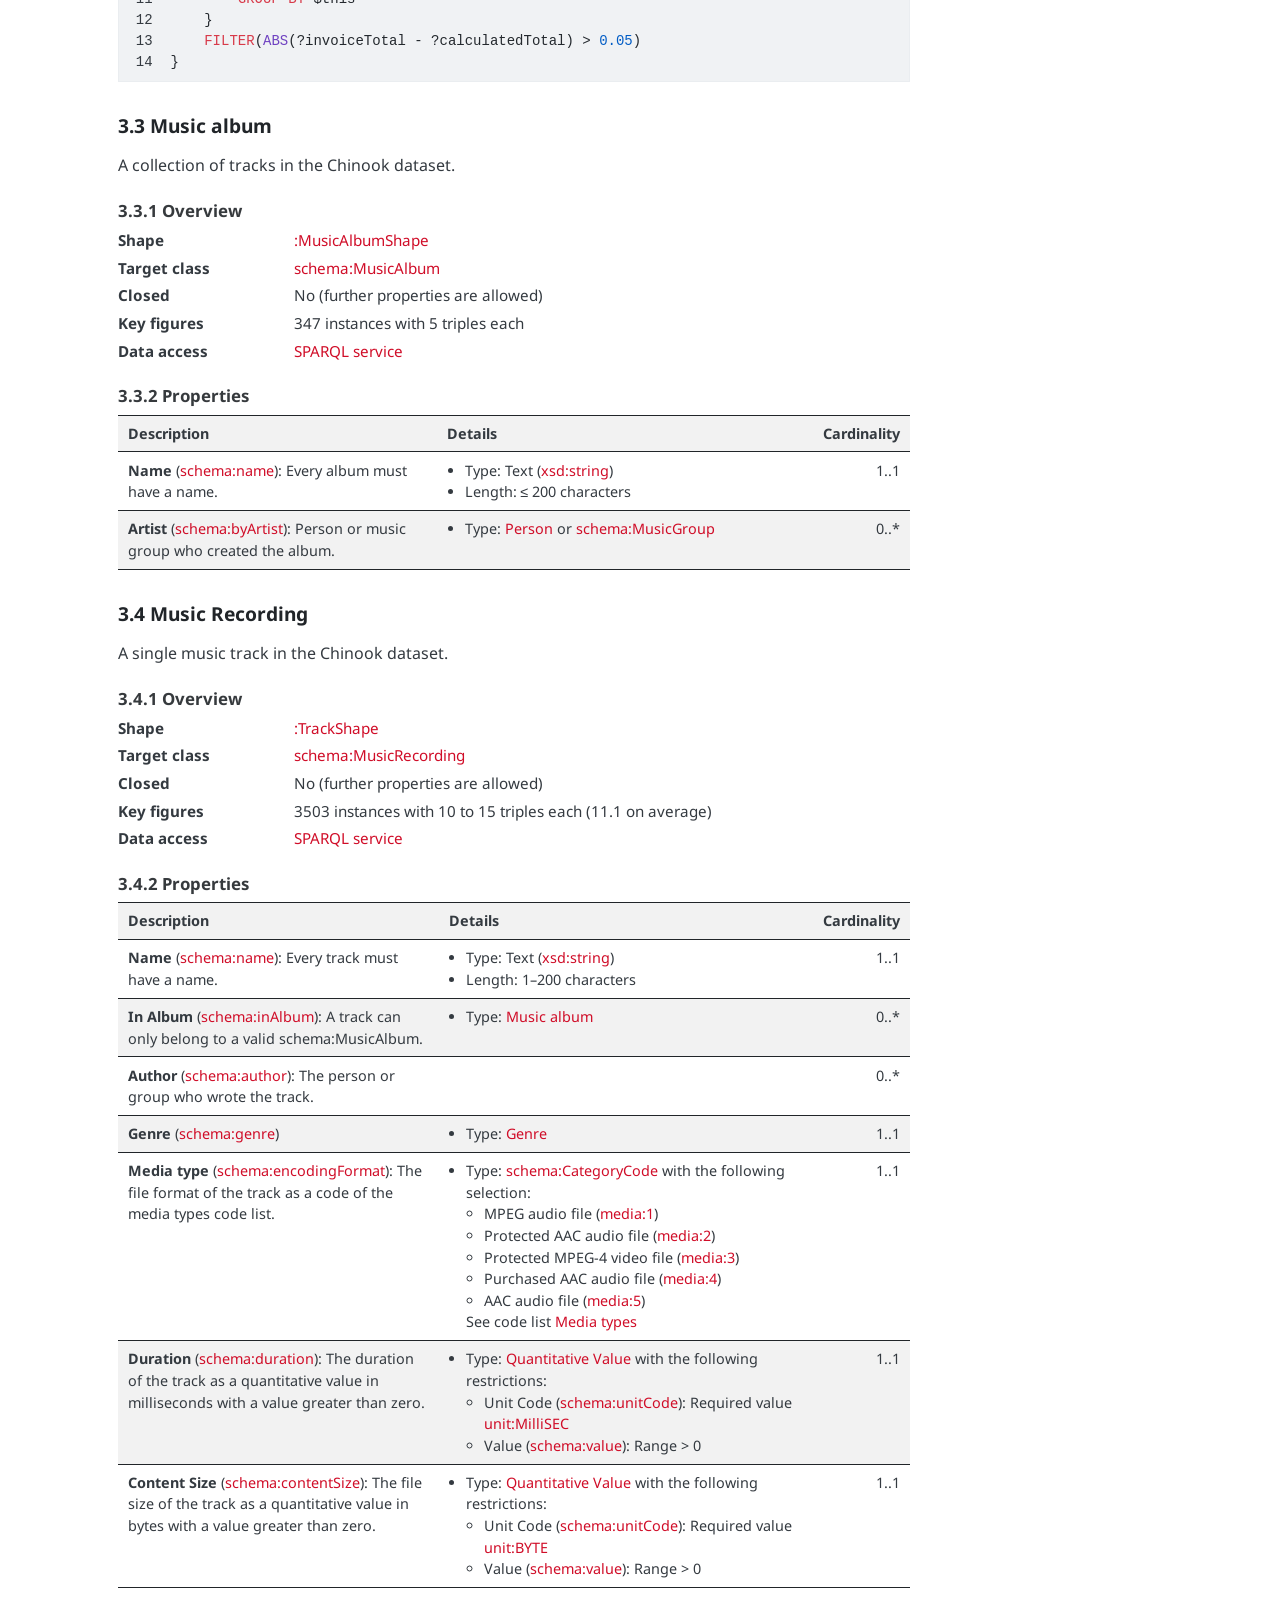
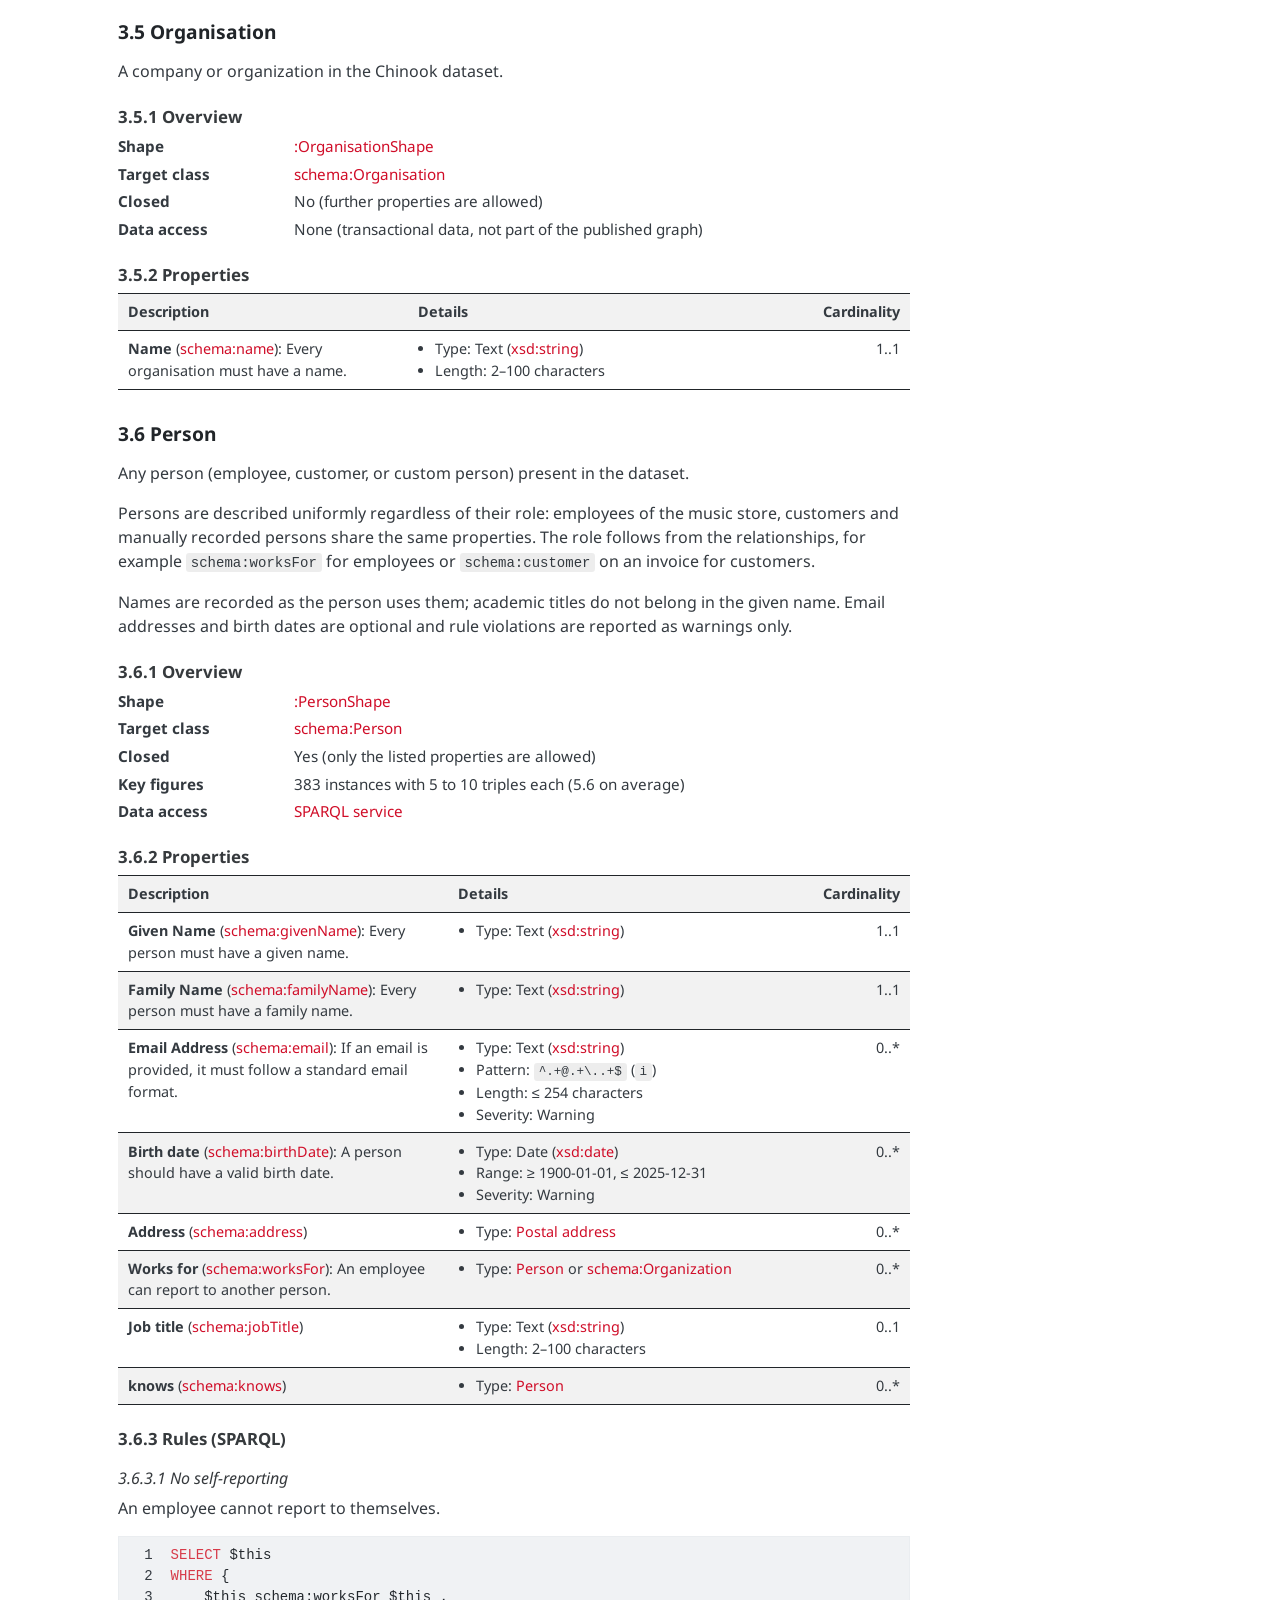
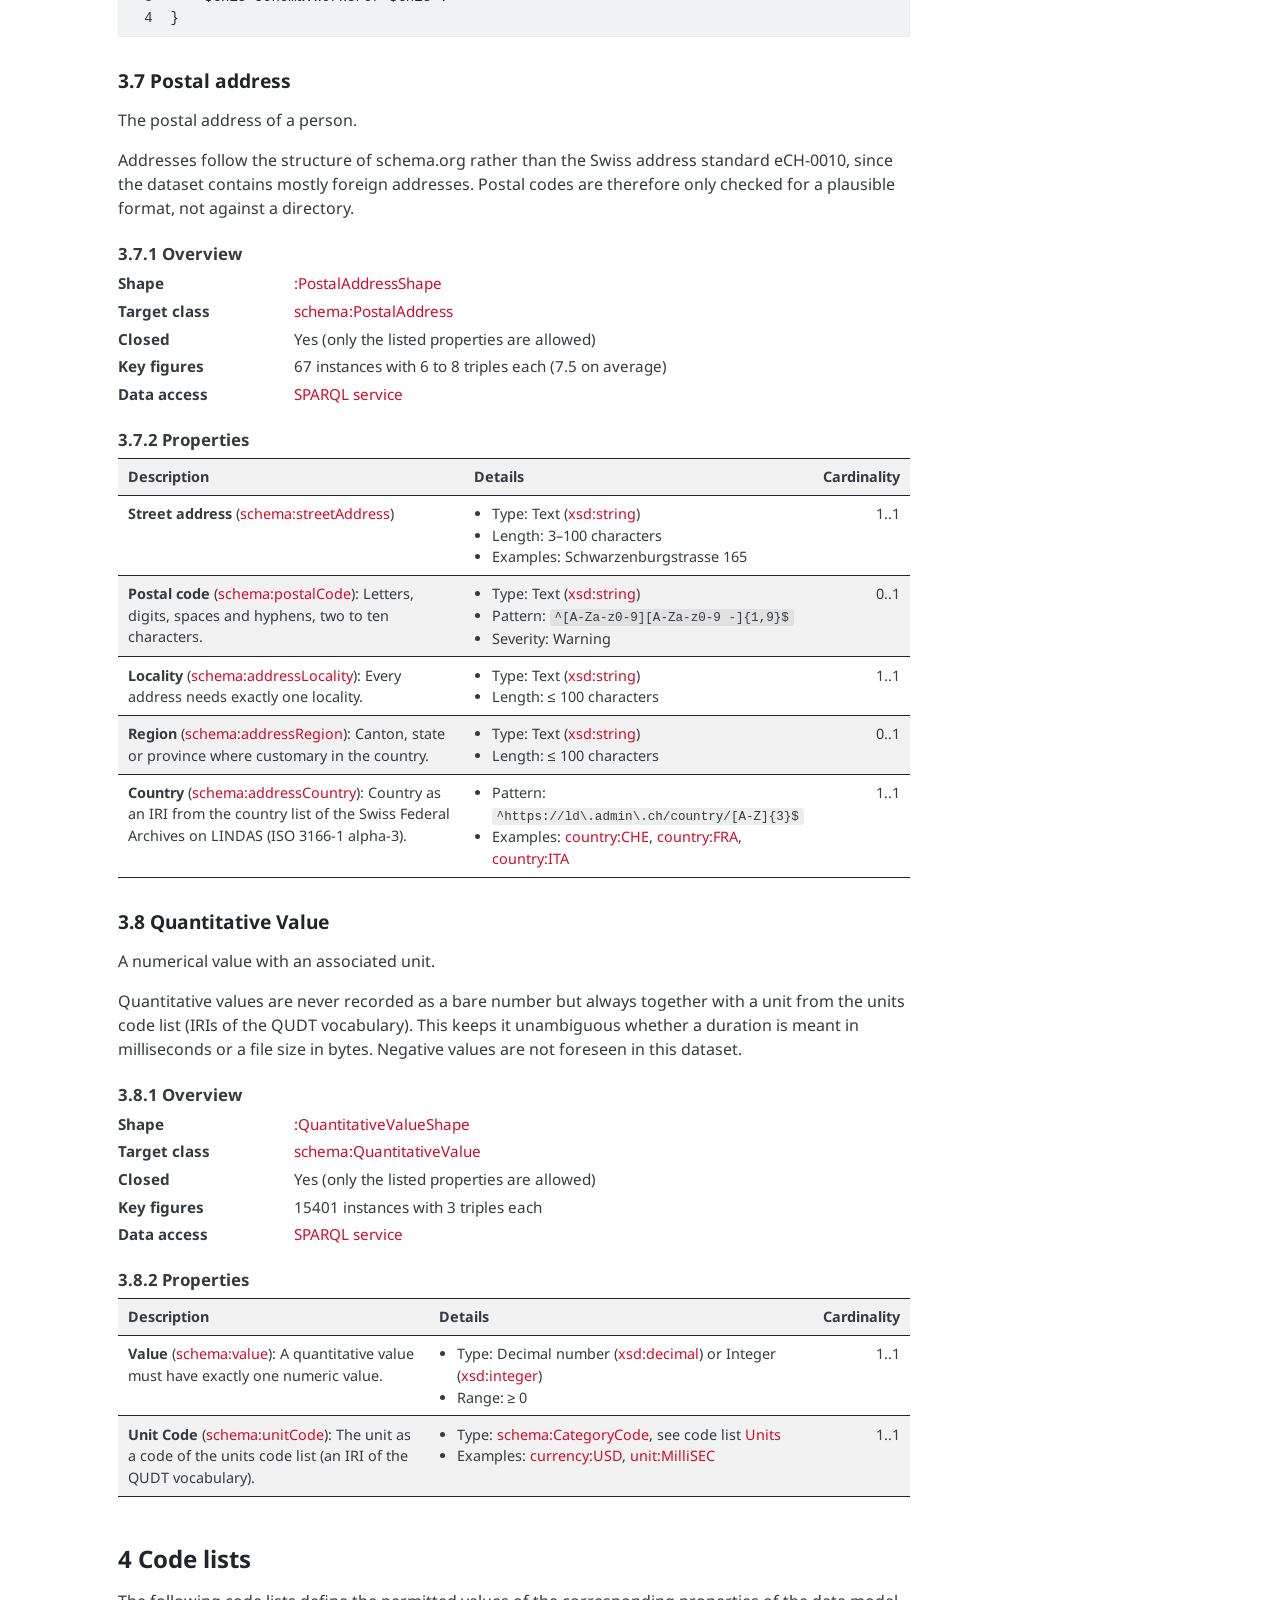
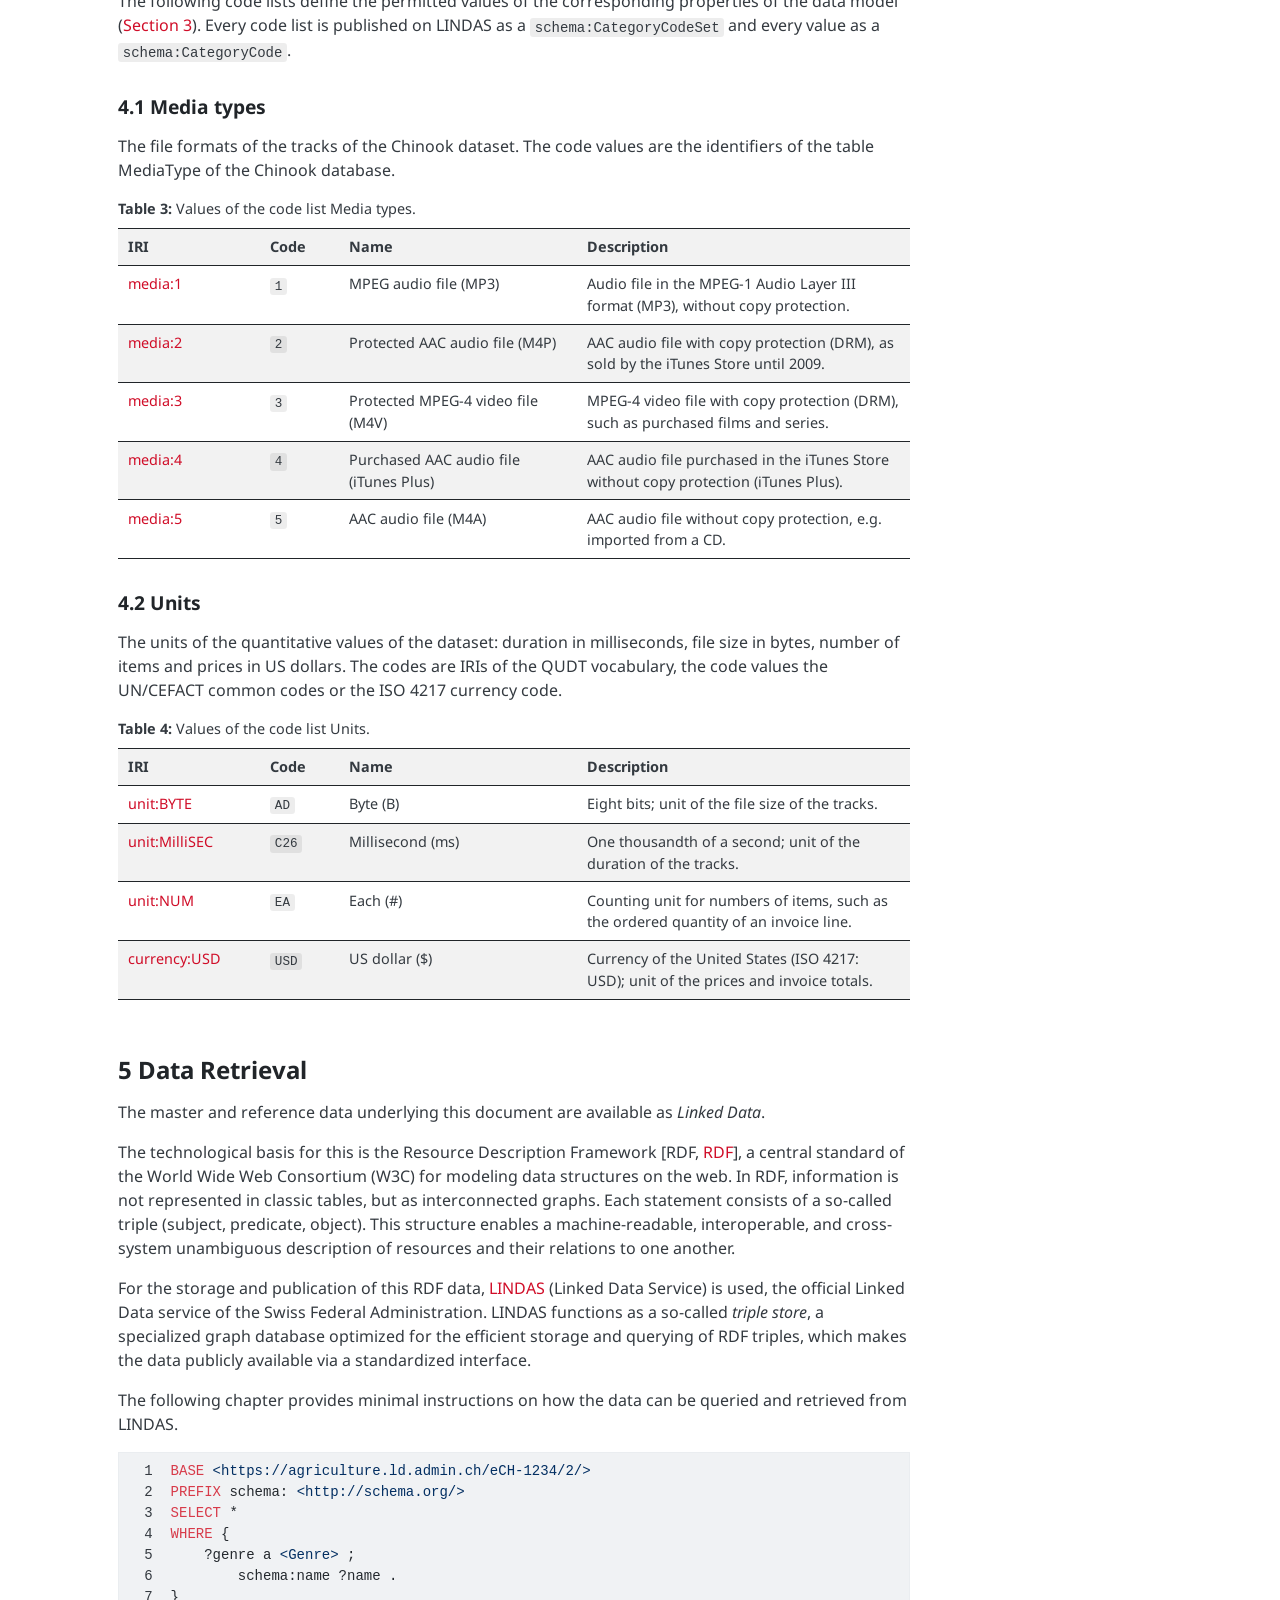
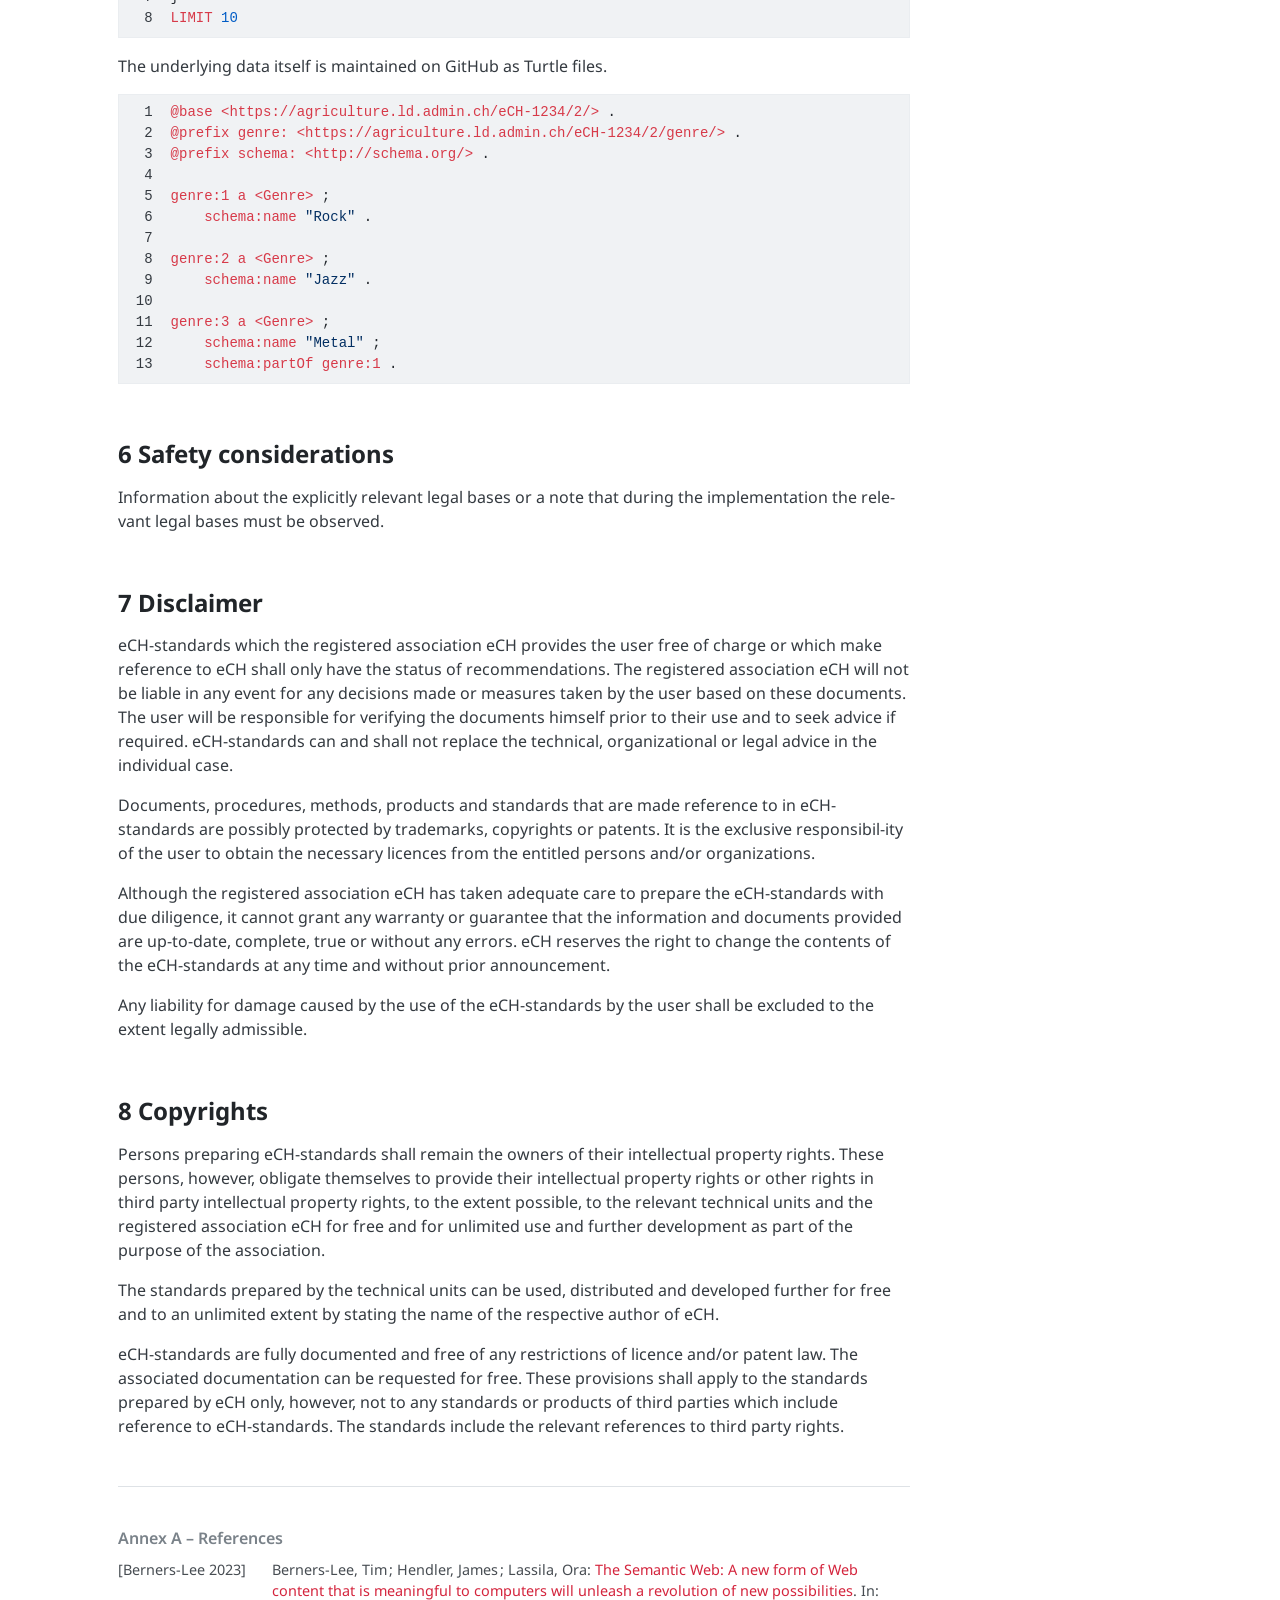
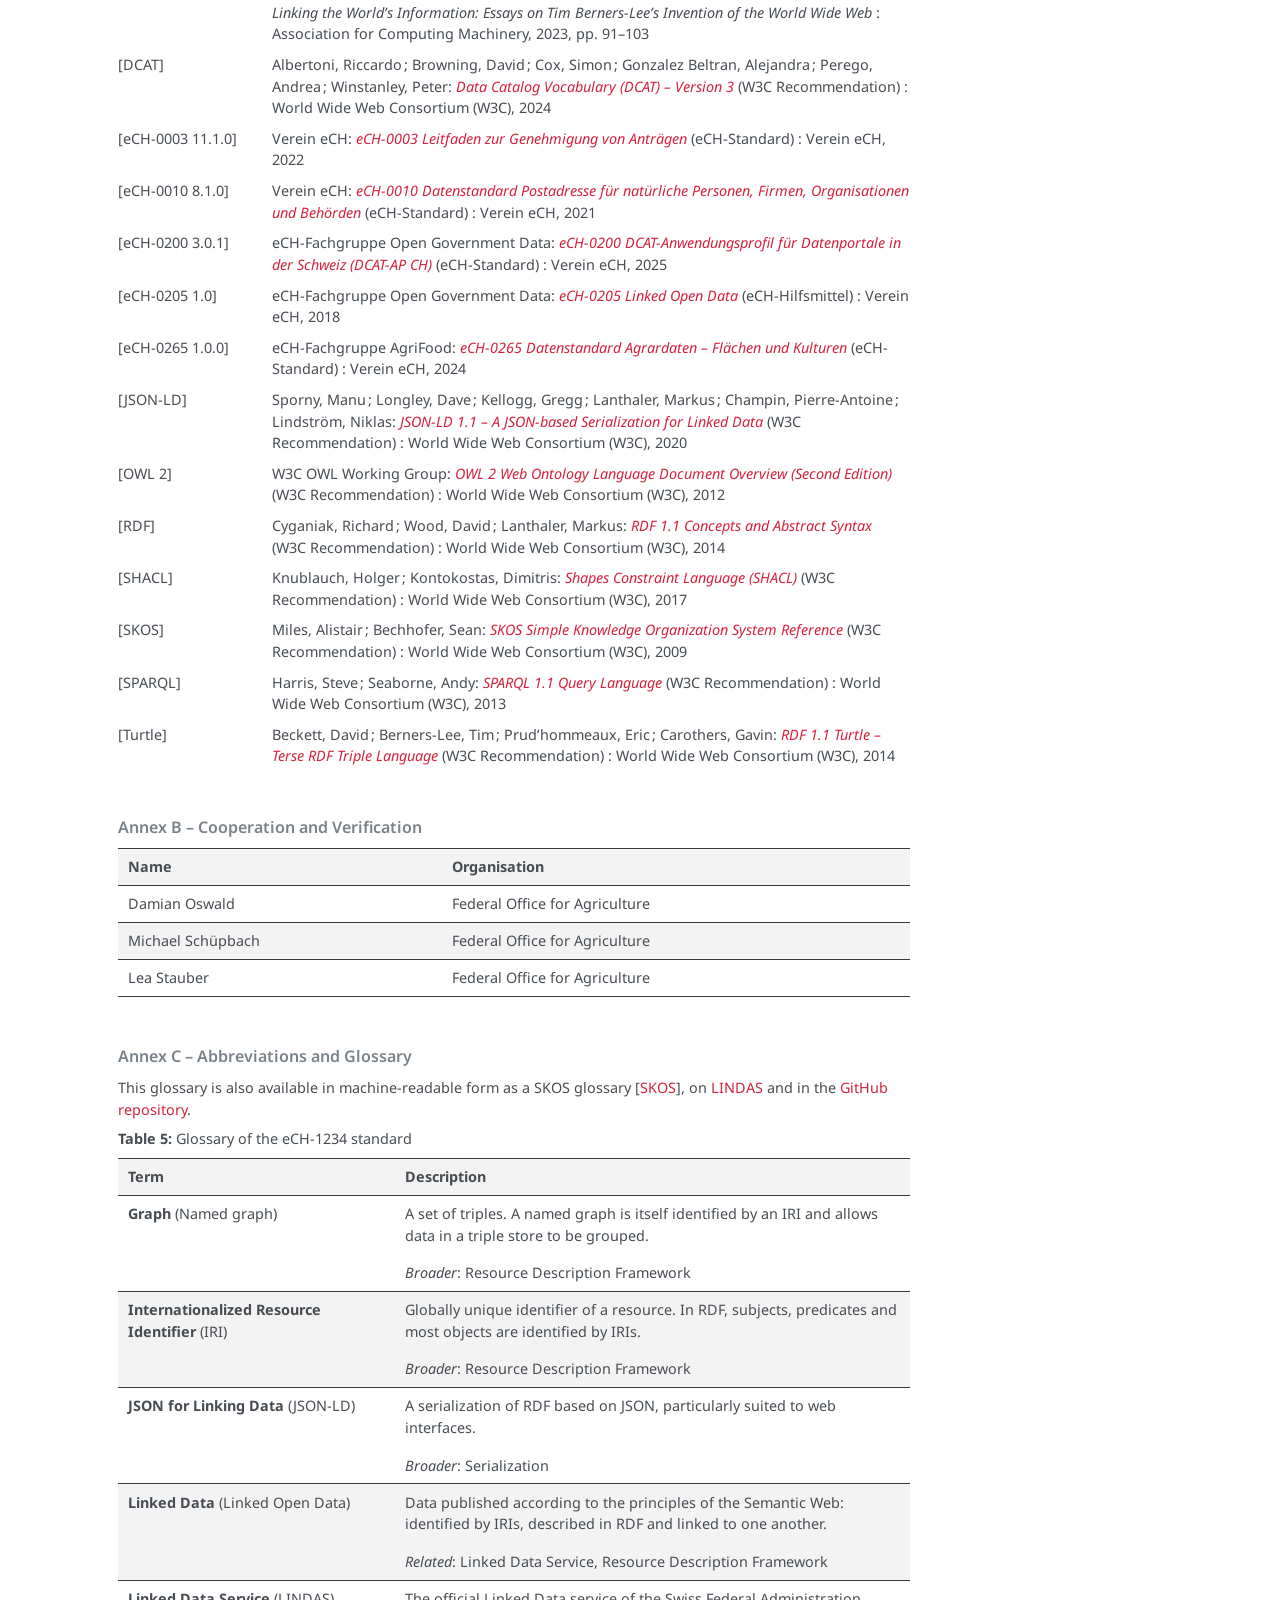
==== commit 637528b0: "deploy: e173dca985e7bd0d47fa7d638815577c8ec04ebd" ====
--- a/en/index.html
+++ b/en/index.html
@@ -703,12 +703,12 @@
 <p><span id="eq-example"><span class="math display">\[
 \sum_{i=1}^{n} x_i = n \bar{x}
 \tag{1}\]</span></span></p>
+<p>The following paragraph is deliberately nonsense and only tests the citation style (in running text without brackets with <code>@key</code>, otherwise in brackets with <code>[@key]</code>): according to <span class="citation" data-cites="eCH-0003:11.1.0"><a href="#ref-eCH-0003:11.1.0" role="doc-biblioref">eCH-0003 11.1.0</a></span>, all postal addresses <span class="citation" data-cites="eCH-0010:8.1.0">[<a href="#ref-eCH-0010:8.1.0" role="doc-biblioref">eCH-0010 8.1.0</a>]</span> must be serialised in Turtle <span class="citation" data-cites="Turtle">[<a href="#ref-Turtle" role="doc-biblioref">Turtle</a>]</span>, validated as a DCAT catalogue <span class="citation" data-cites="DCAT eCH-0200:3.0.1">[<a href="#ref-DCAT" role="doc-biblioref">DCAT</a>; <a href="#ref-eCH-0200:3.0.1" role="doc-biblioref">eCH-0200 3.0.1</a>]</span> with SHACL <span class="citation" data-cites="SHACL">[<a href="#ref-SHACL" role="doc-biblioref">SHACL</a>]</span> and published via SPARQL <span class="citation" data-cites="SPARQL">[<a href="#ref-SPARQL" role="doc-biblioref">SPARQL</a>]</span> as Linked Open Data <span class="citation" data-cites="eCH-0205:1.0">[<a href="#ref-eCH-0205:1.0" role="doc-biblioref">eCH-0205 1.0</a>]</span> on agricultural crops <span class="citation" data-cites="eCH-0265:1.0.0">[<a href="#ref-eCH-0265:1.0.0" role="doc-biblioref">eCH-0265 1.0.0</a>]</span> in JSON-LD <span class="citation" data-cites="JSON-LD">[<a href="#ref-JSON-LD" role="doc-biblioref">JSON-LD</a>]</span> and OWL <span class="citation" data-cites="OWL2">[<a href="#ref-OWL2" role="doc-biblioref">OWL 2</a>]</span>, as the Semantic Web <span class="citation" data-cites="berners2023semantic">[<a href="#ref-berners2023semantic" role="doc-biblioref">Berners-Lee 2023</a>]</span> intends.</p>
 </section>
 </section>
 </section>
 <section id="sec-usage-notes" class="level1" data-number="2">
 <h1 data-number="2"><span class="header-section-number">2</span> Usage notes</h1>
-<p>The following paragraph is deliberately nonsense and only tests the citation style (in running text without brackets with <code>@key</code>, otherwise in brackets with <code>[@key]</code>): according to <span class="citation" data-cites="eCH-0003:11.1.0"><a href="#ref-eCH-0003:11.1.0" role="doc-biblioref">eCH-0003 11.1.0</a></span>, all postal addresses <span class="citation" data-cites="eCH-0010:8.1.0">[<a href="#ref-eCH-0010:8.1.0" role="doc-biblioref">eCH-0010 8.1.0</a>]</span> must be serialised in Turtle <span class="citation" data-cites="Turtle">[<a href="#ref-Turtle" role="doc-biblioref">Turtle</a>]</span>, validated as a DCAT catalogue <span class="citation" data-cites="DCAT eCH-0200:3.0.1">[<a href="#ref-DCAT" role="doc-biblioref">DCAT</a>; <a href="#ref-eCH-0200:3.0.1" role="doc-biblioref">eCH-0200 3.0.1</a>]</span> with SHACL <span class="citation" data-cites="SHACL">[<a href="#ref-SHACL" role="doc-biblioref">SHACL</a>]</span> and published via SPARQL <span class="citation" data-cites="SPARQL">[<a href="#ref-SPARQL" role="doc-biblioref">SPARQL</a>]</span> as Linked Open Data <span class="citation" data-cites="eCH-0205:1.0">[<a href="#ref-eCH-0205:1.0" role="doc-biblioref">eCH-0205 1.0</a>]</span> on agricultural crops <span class="citation" data-cites="eCH-0265:1.0.0">[<a href="#ref-eCH-0265:1.0.0" role="doc-biblioref">eCH-0265 1.0.0</a>]</span> in JSON-LD <span class="citation" data-cites="JSON-LD">[<a href="#ref-JSON-LD" role="doc-biblioref">JSON-LD</a>]</span> and OWL <span class="citation" data-cites="OWL2">[<a href="#ref-OWL2" role="doc-biblioref">OWL 2</a>]</span>, as the Semantic Web <span class="citation" data-cites="berners2023semantic">[<a href="#ref-berners2023semantic" role="doc-biblioref">Berners-Lee 2023</a>]</span> intends.</p>
 <section id="sec-namespaces" class="level2" data-number="2.1">
 <h2 data-number="2.1" class="anchored" data-anchor-id="sec-namespaces"><span class="header-section-number">2.1</span> Namespaces</h2>
 <p><a href="#tbl-namespaces" class="quarto-xref">Table&nbsp;2</a> lists the prefixes and namespaces used in this document. A prefix stands for a namespace IRI, the common beginning of the IRIs of a vocabulary. The Turtle specification describes how such <a href="https://www.w3.org/TR/turtle/#prefixed-name"><em>prefixed names</em></a> are resolved <span class="citation" data-cites="Turtle">[<a href="#ref-Turtle" role="doc-biblioref">Turtle</a>]</span>.</p>
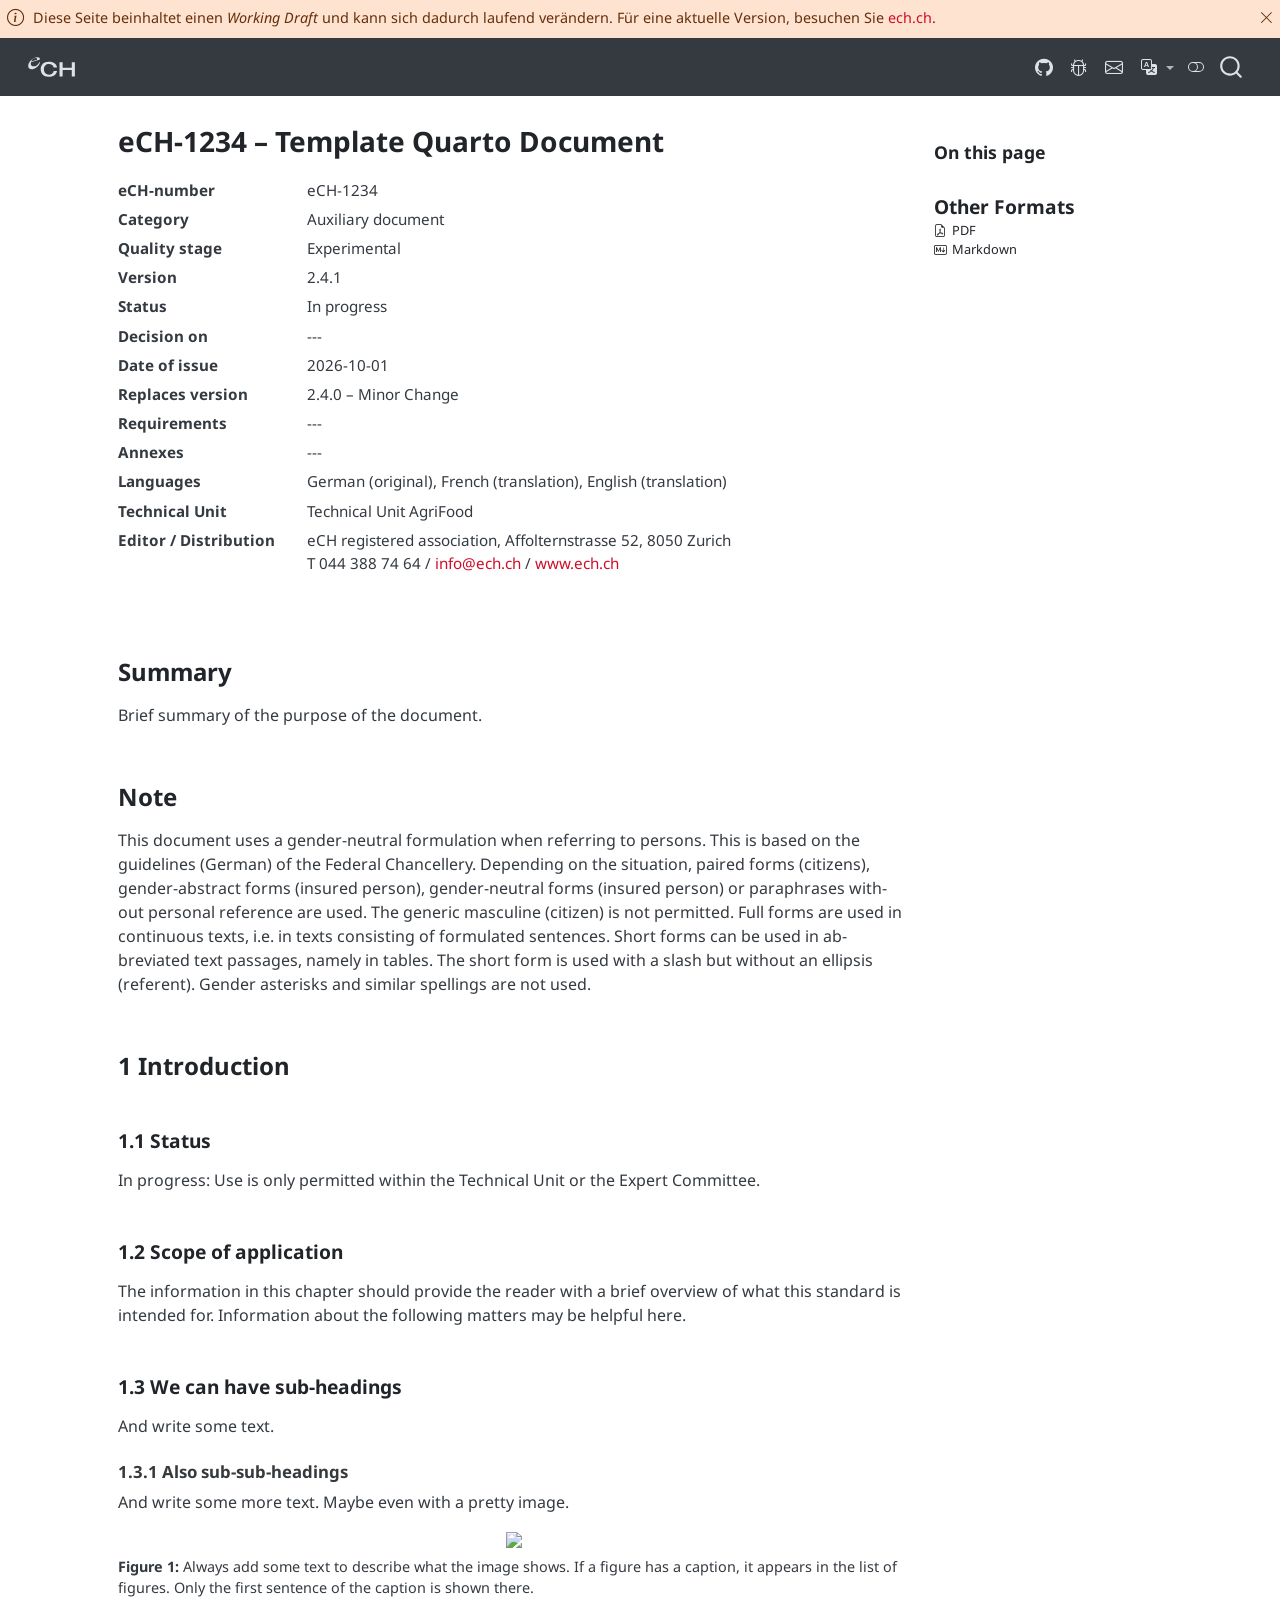
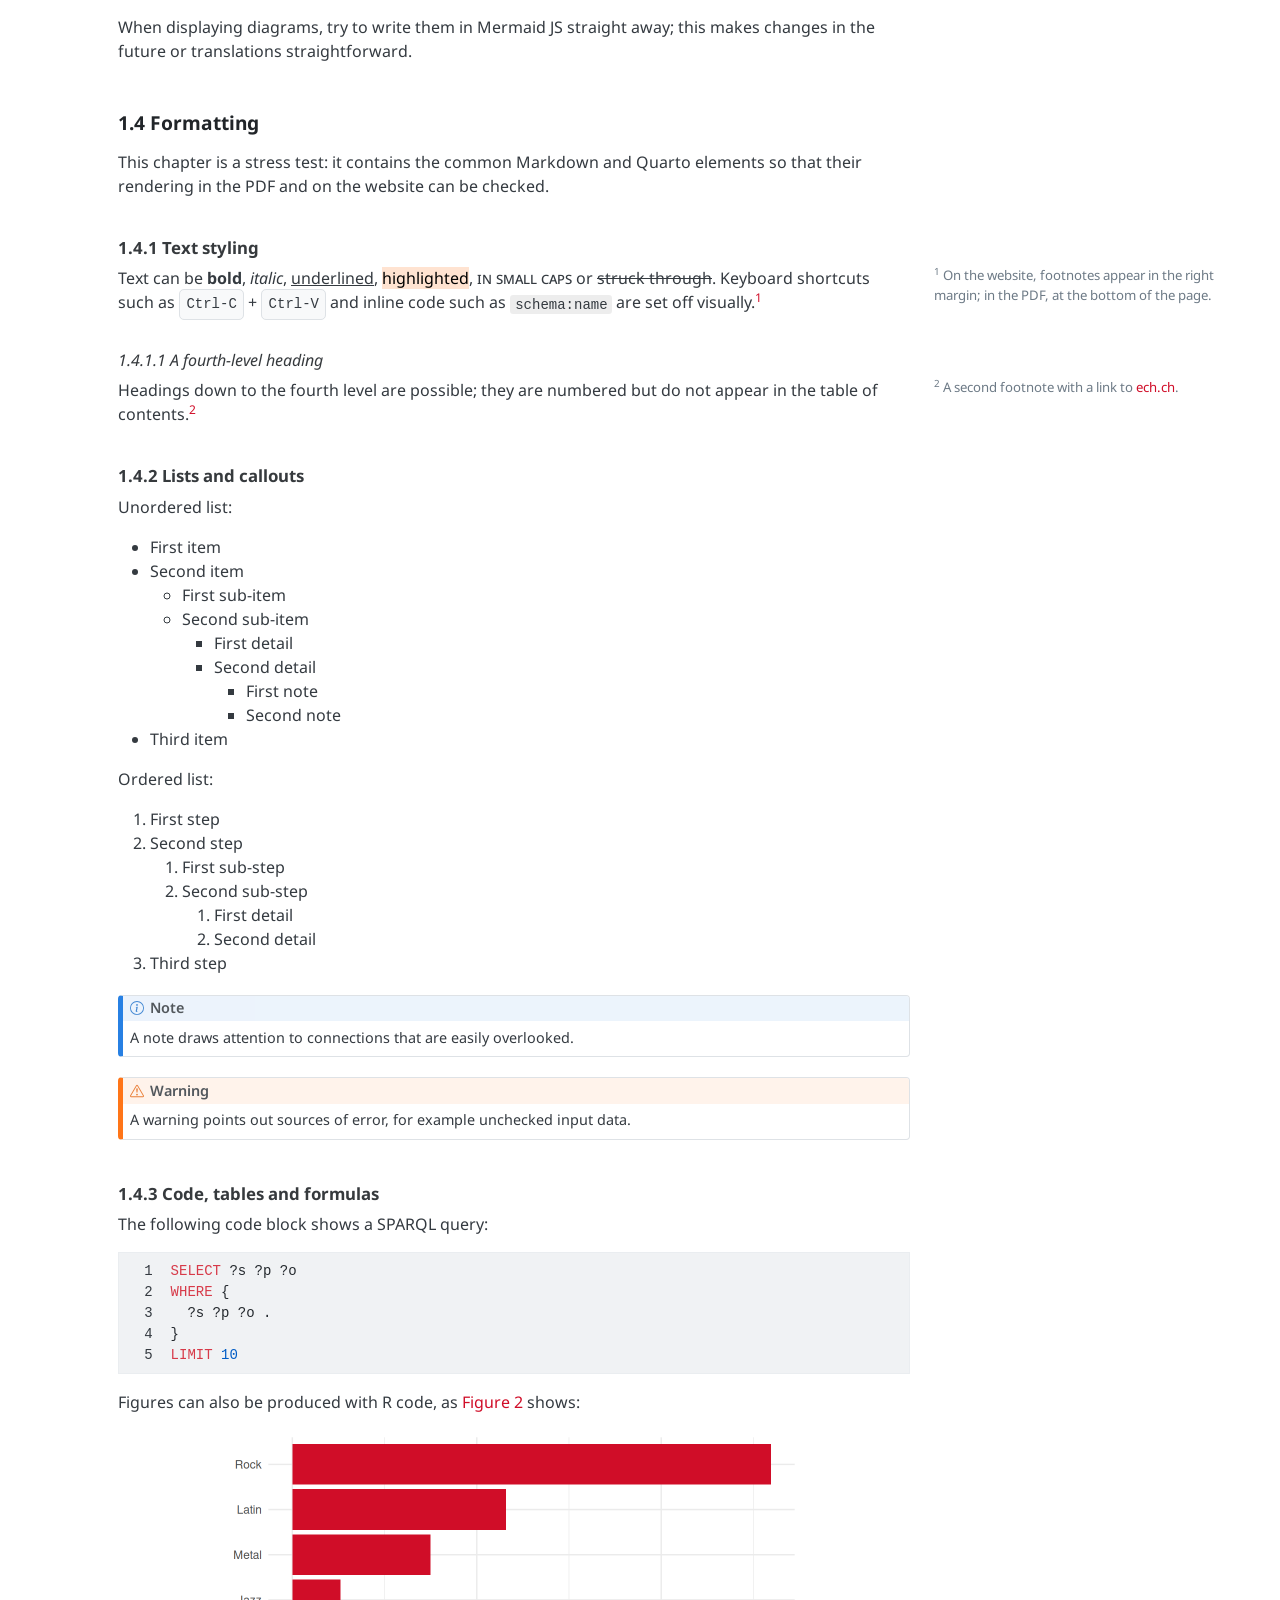
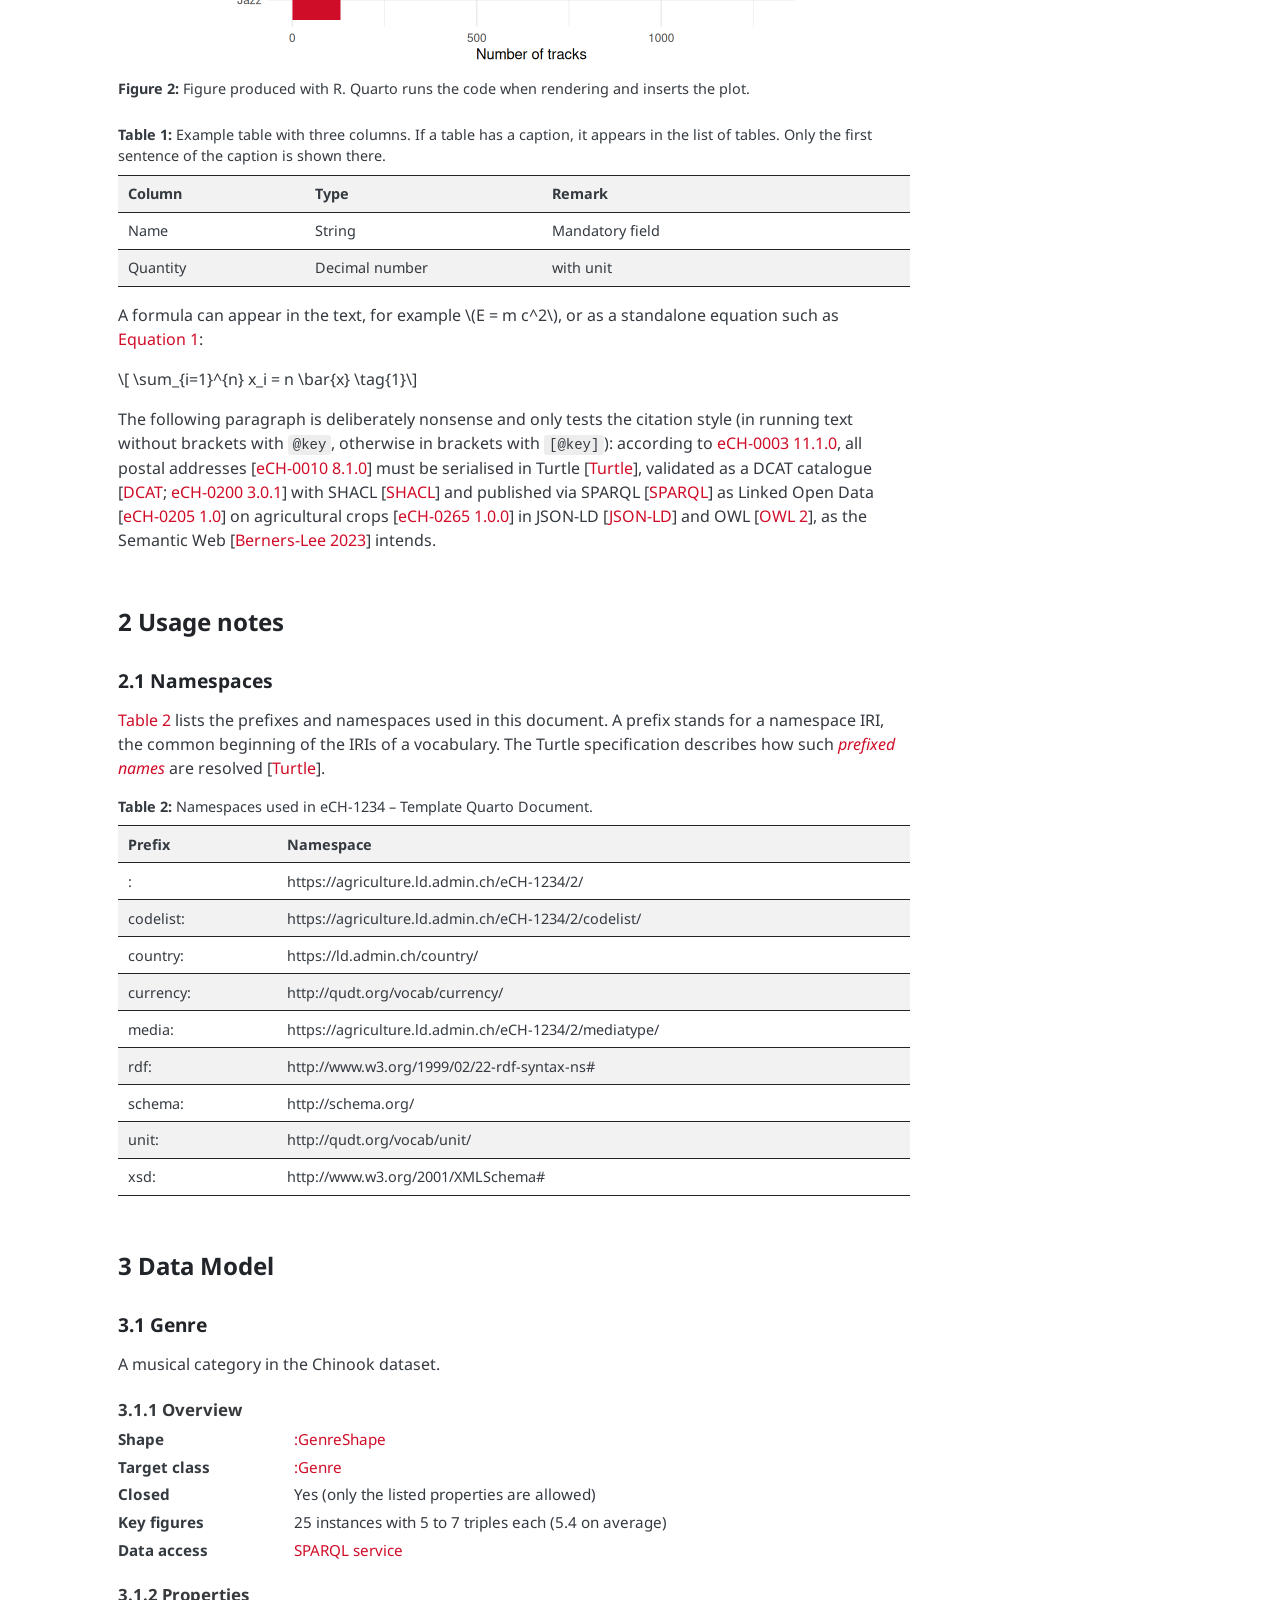
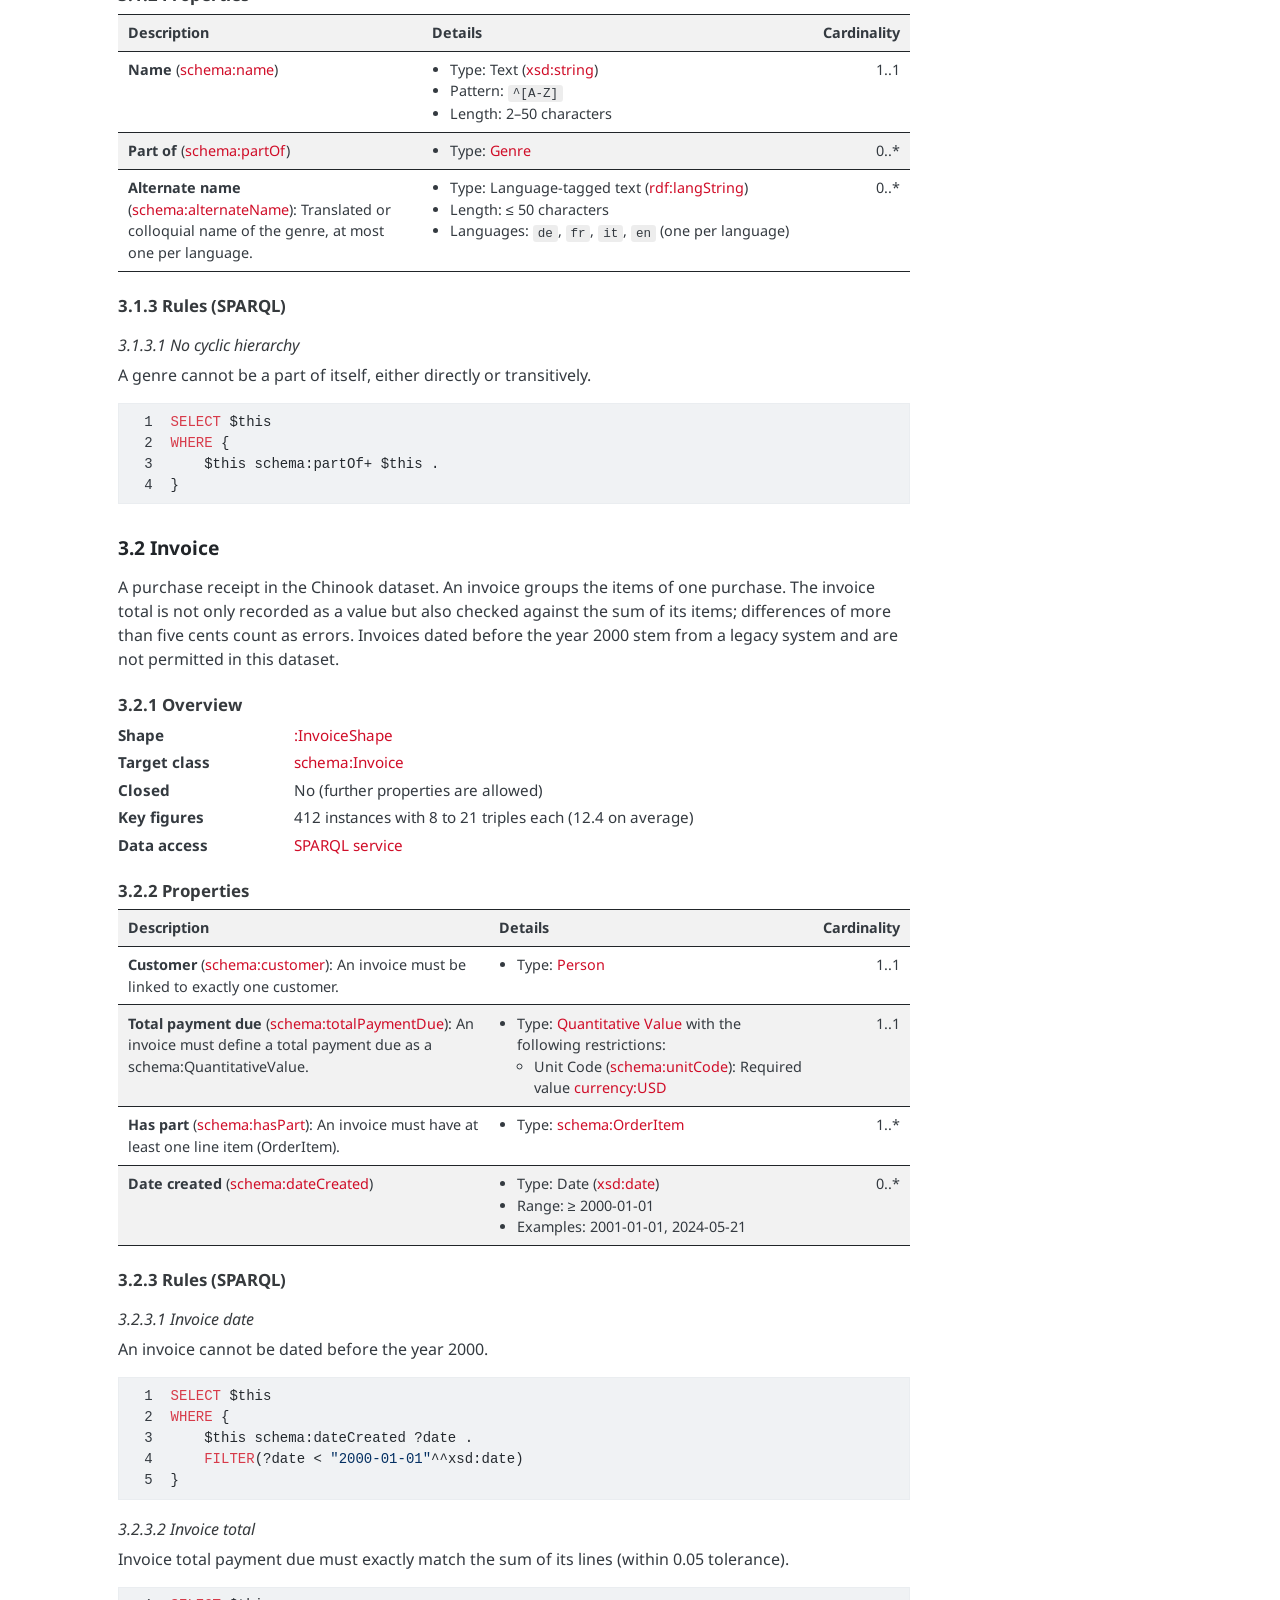
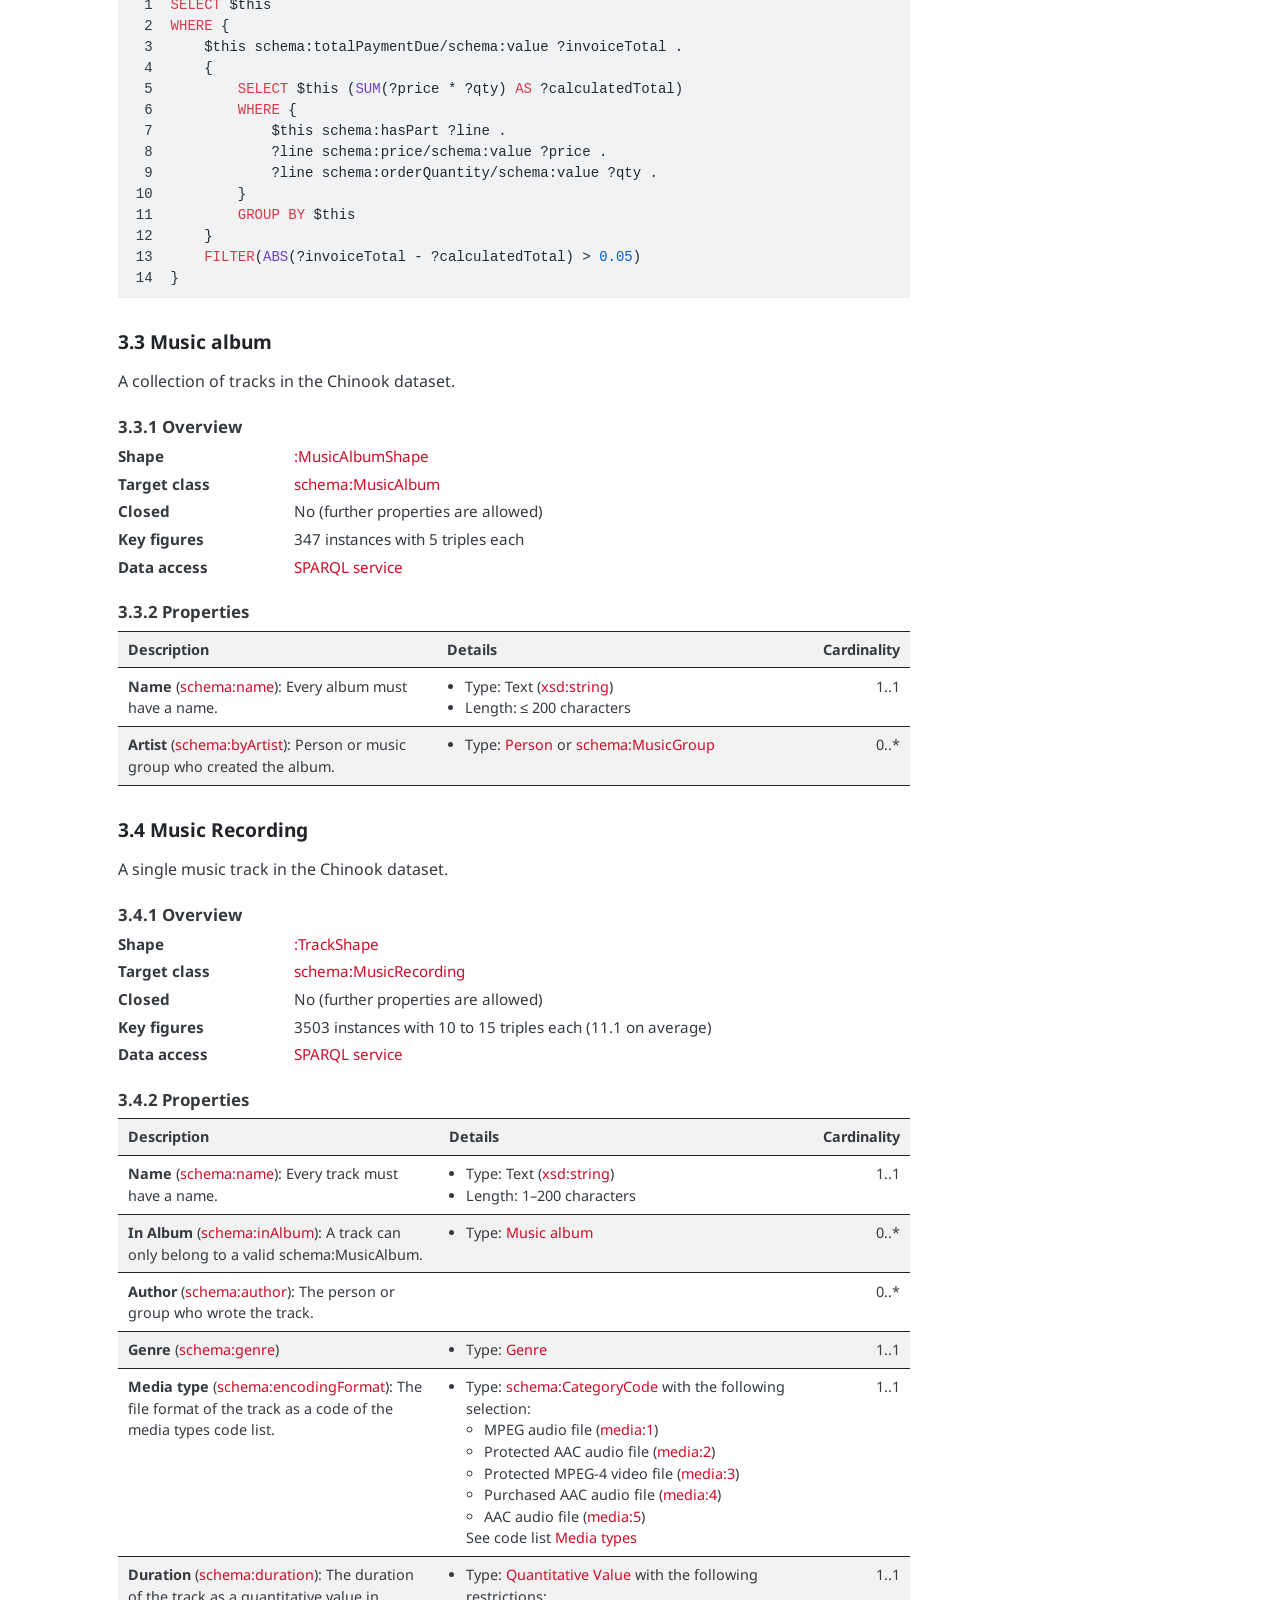
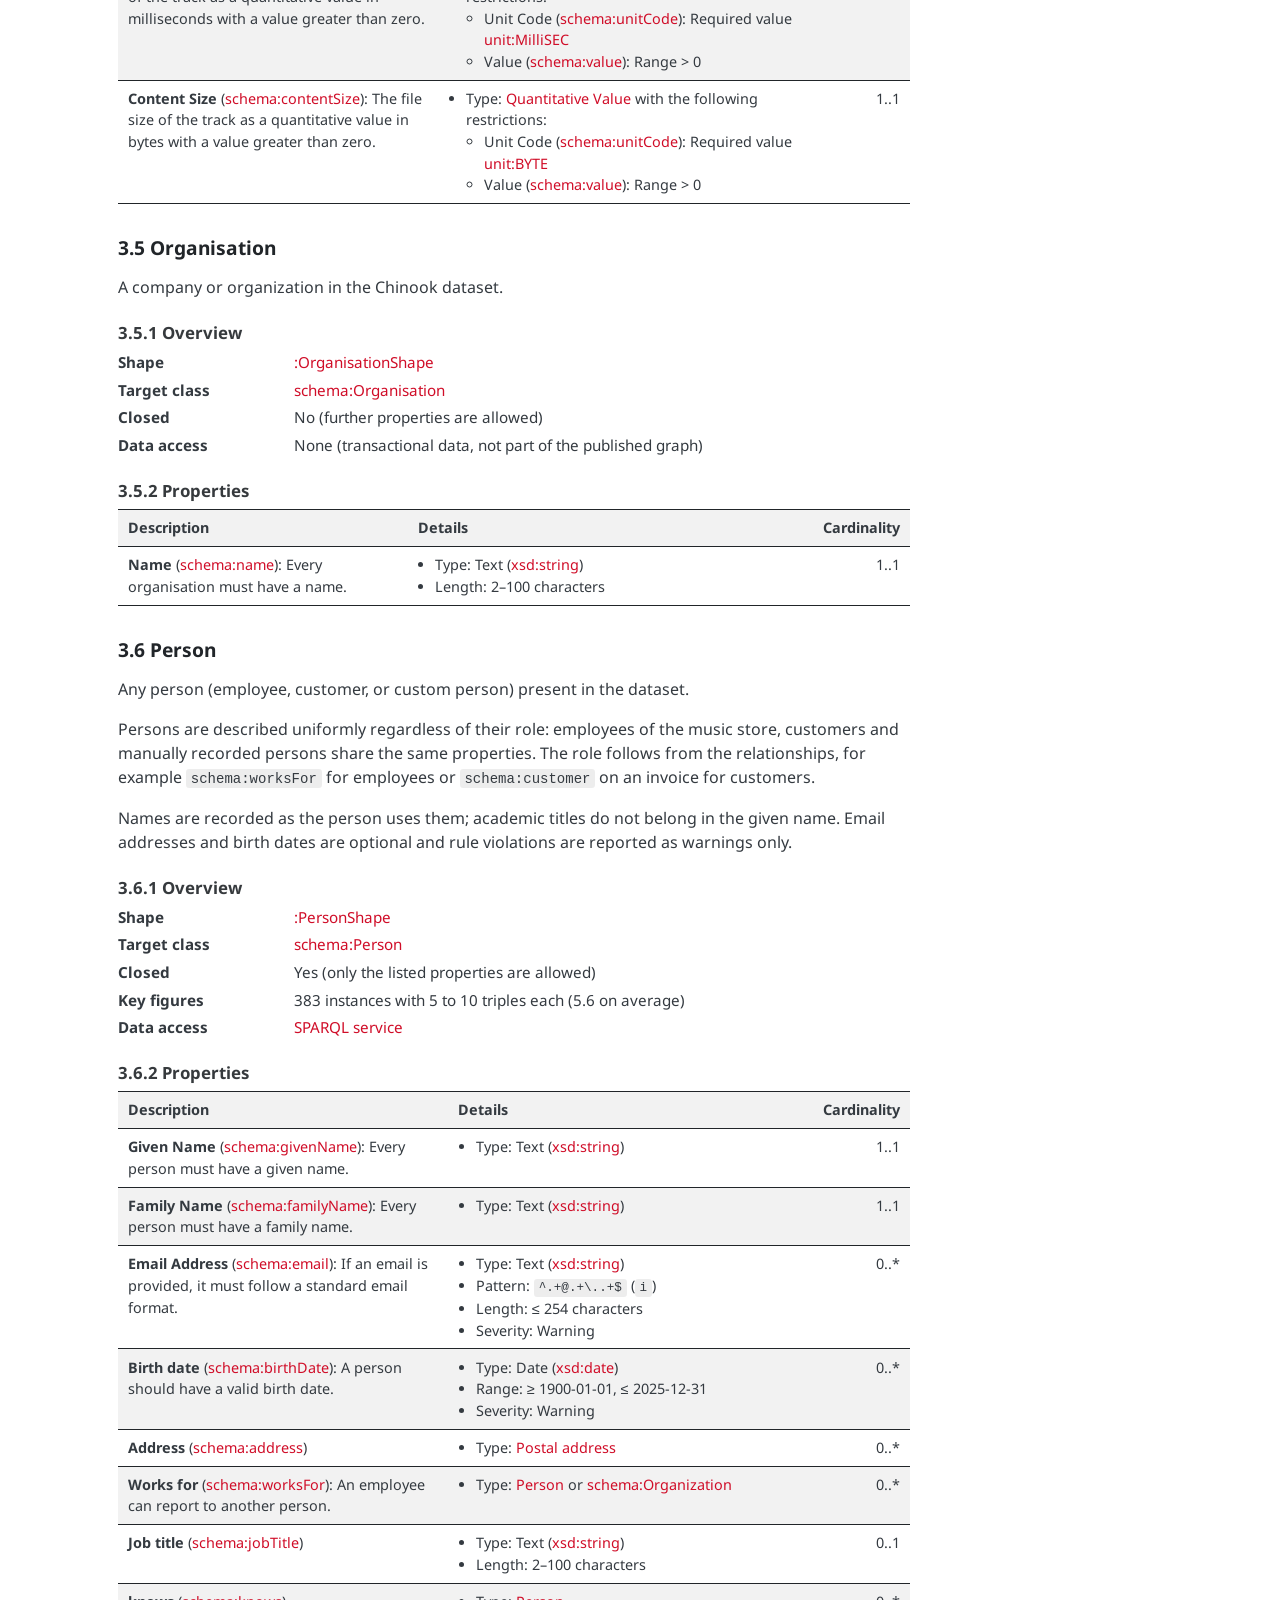
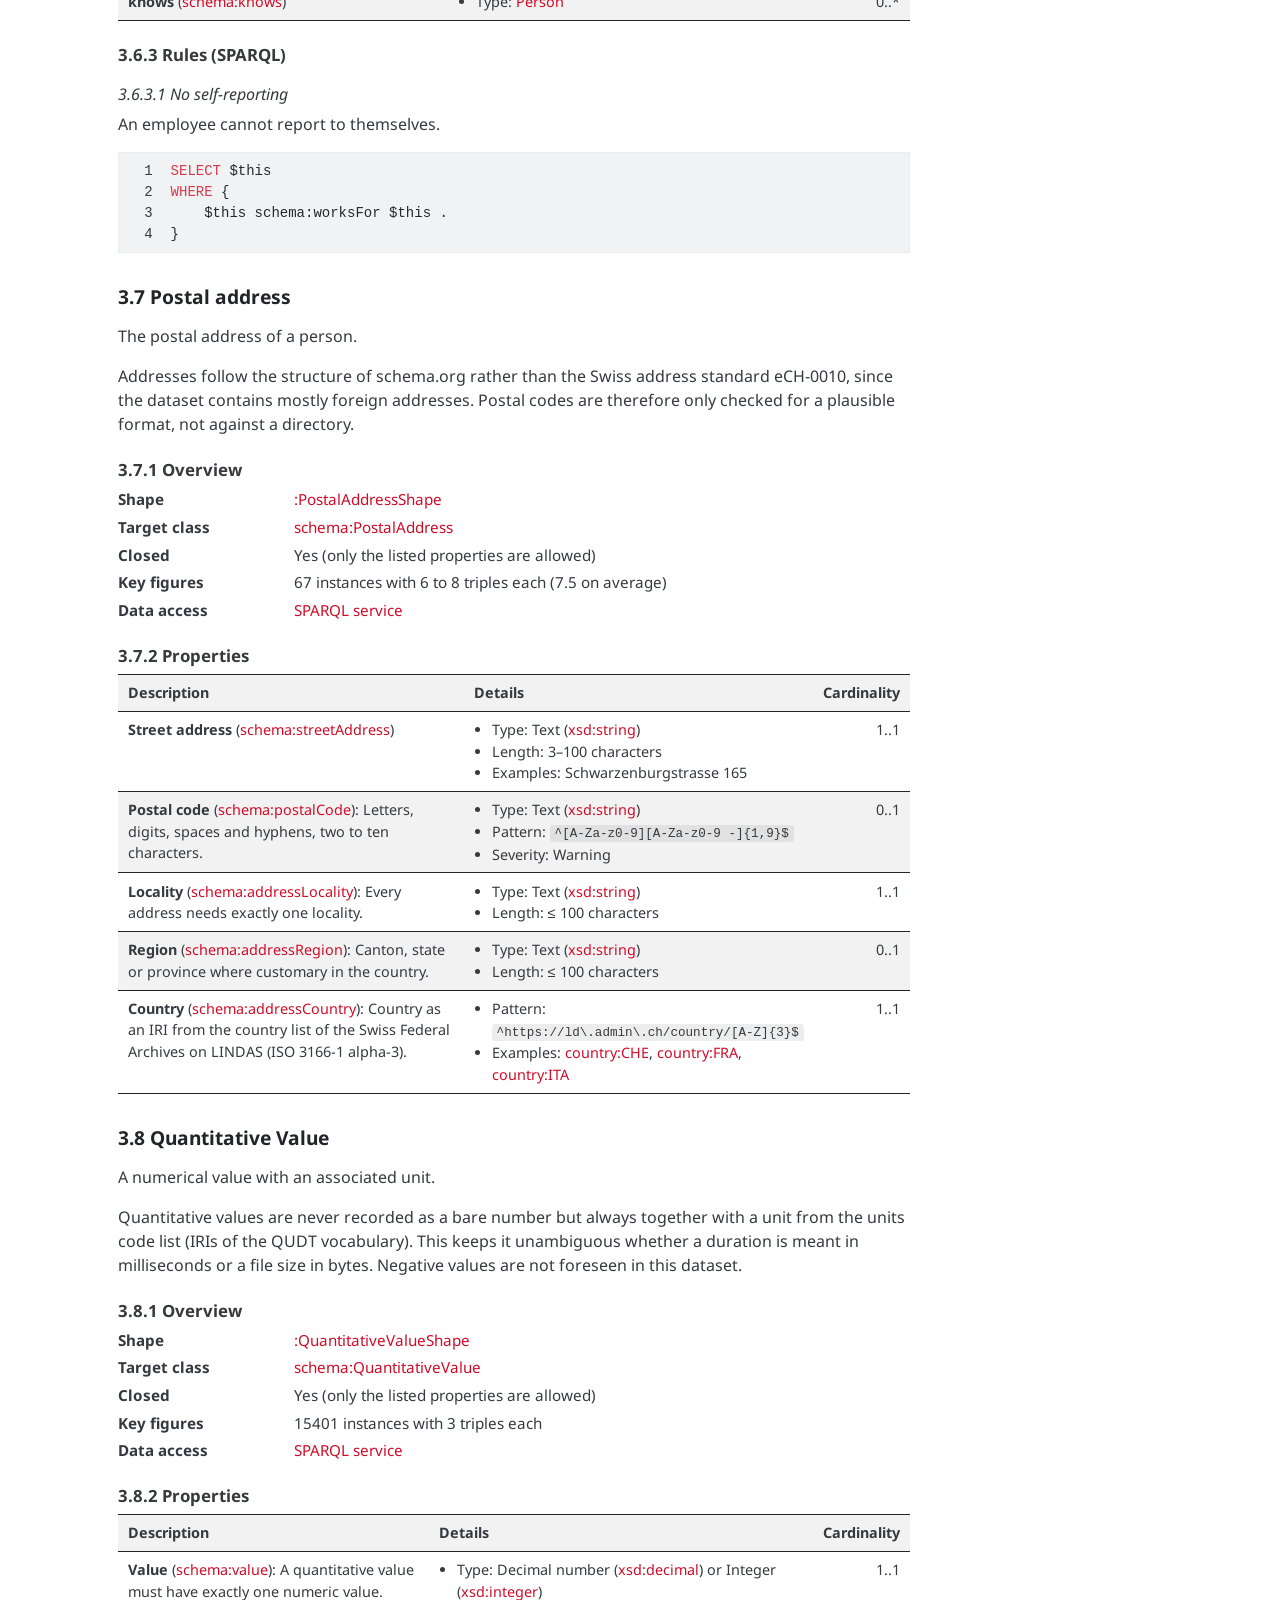
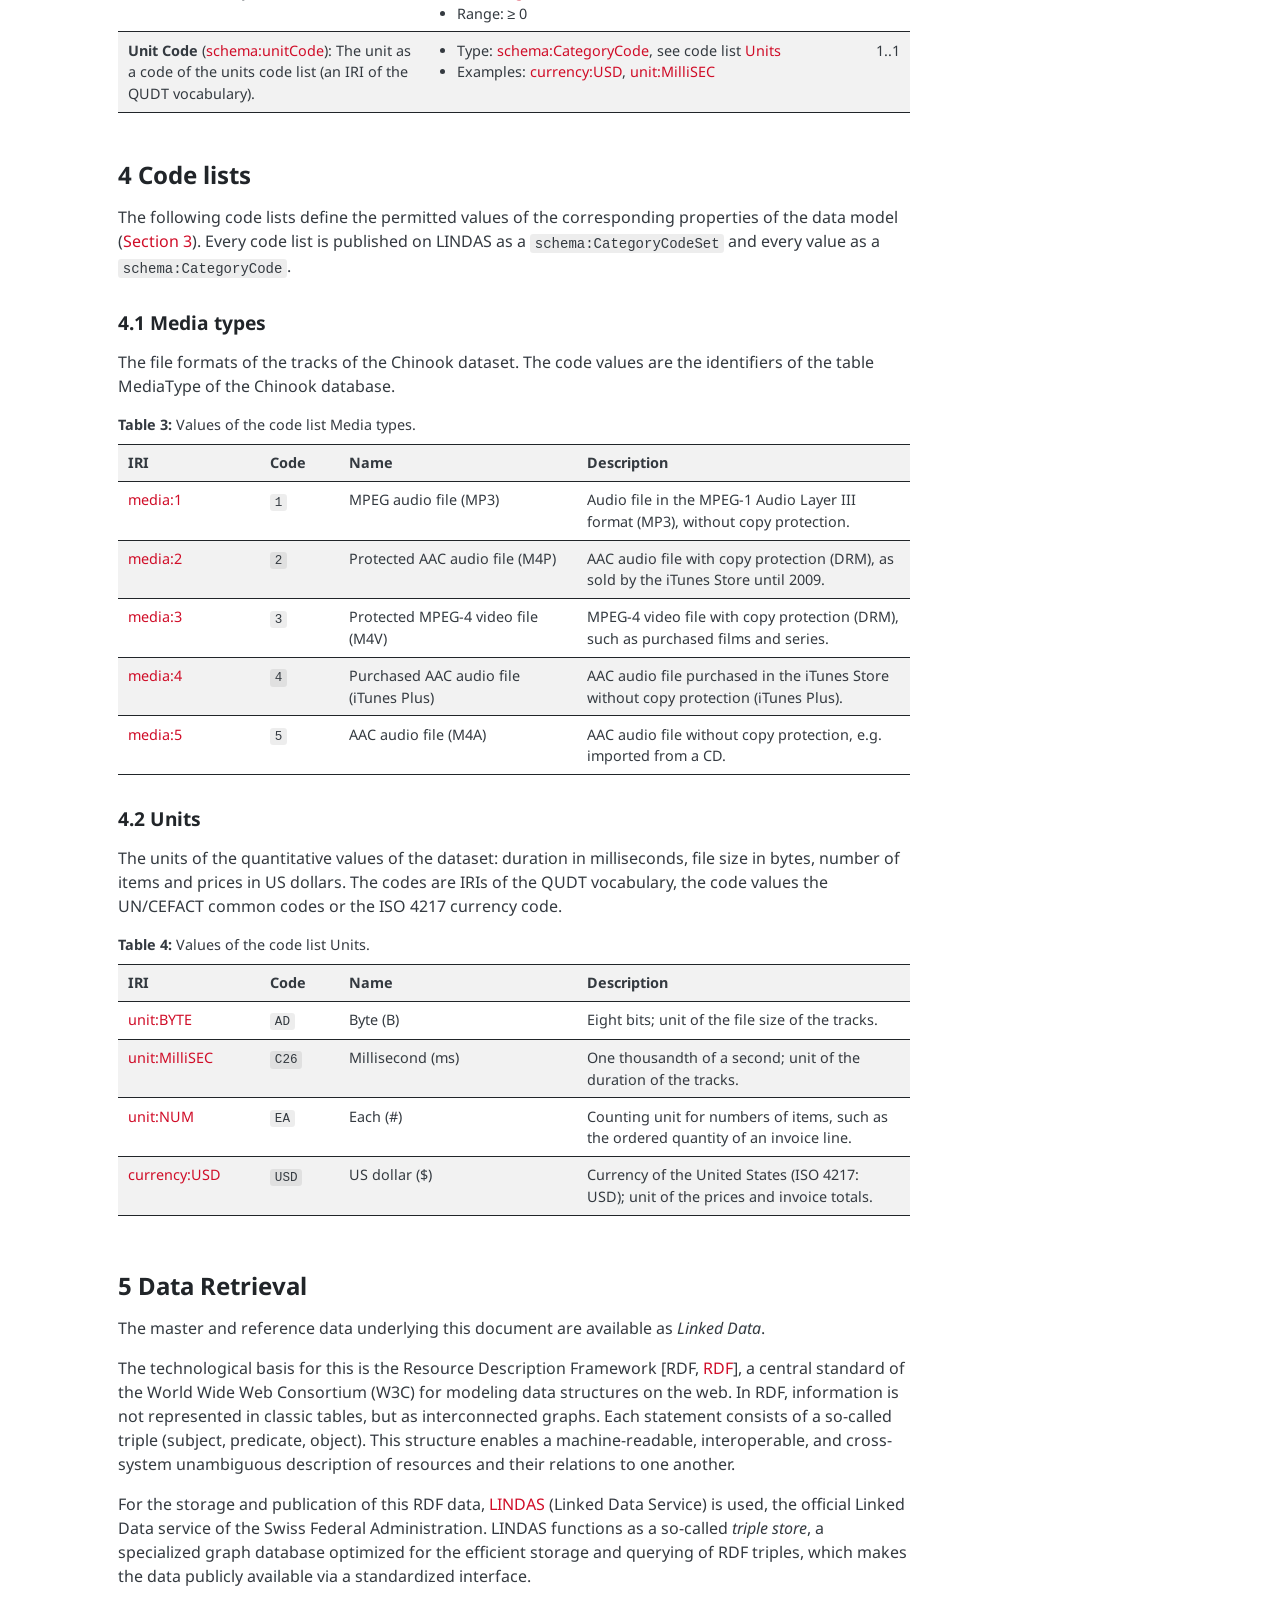
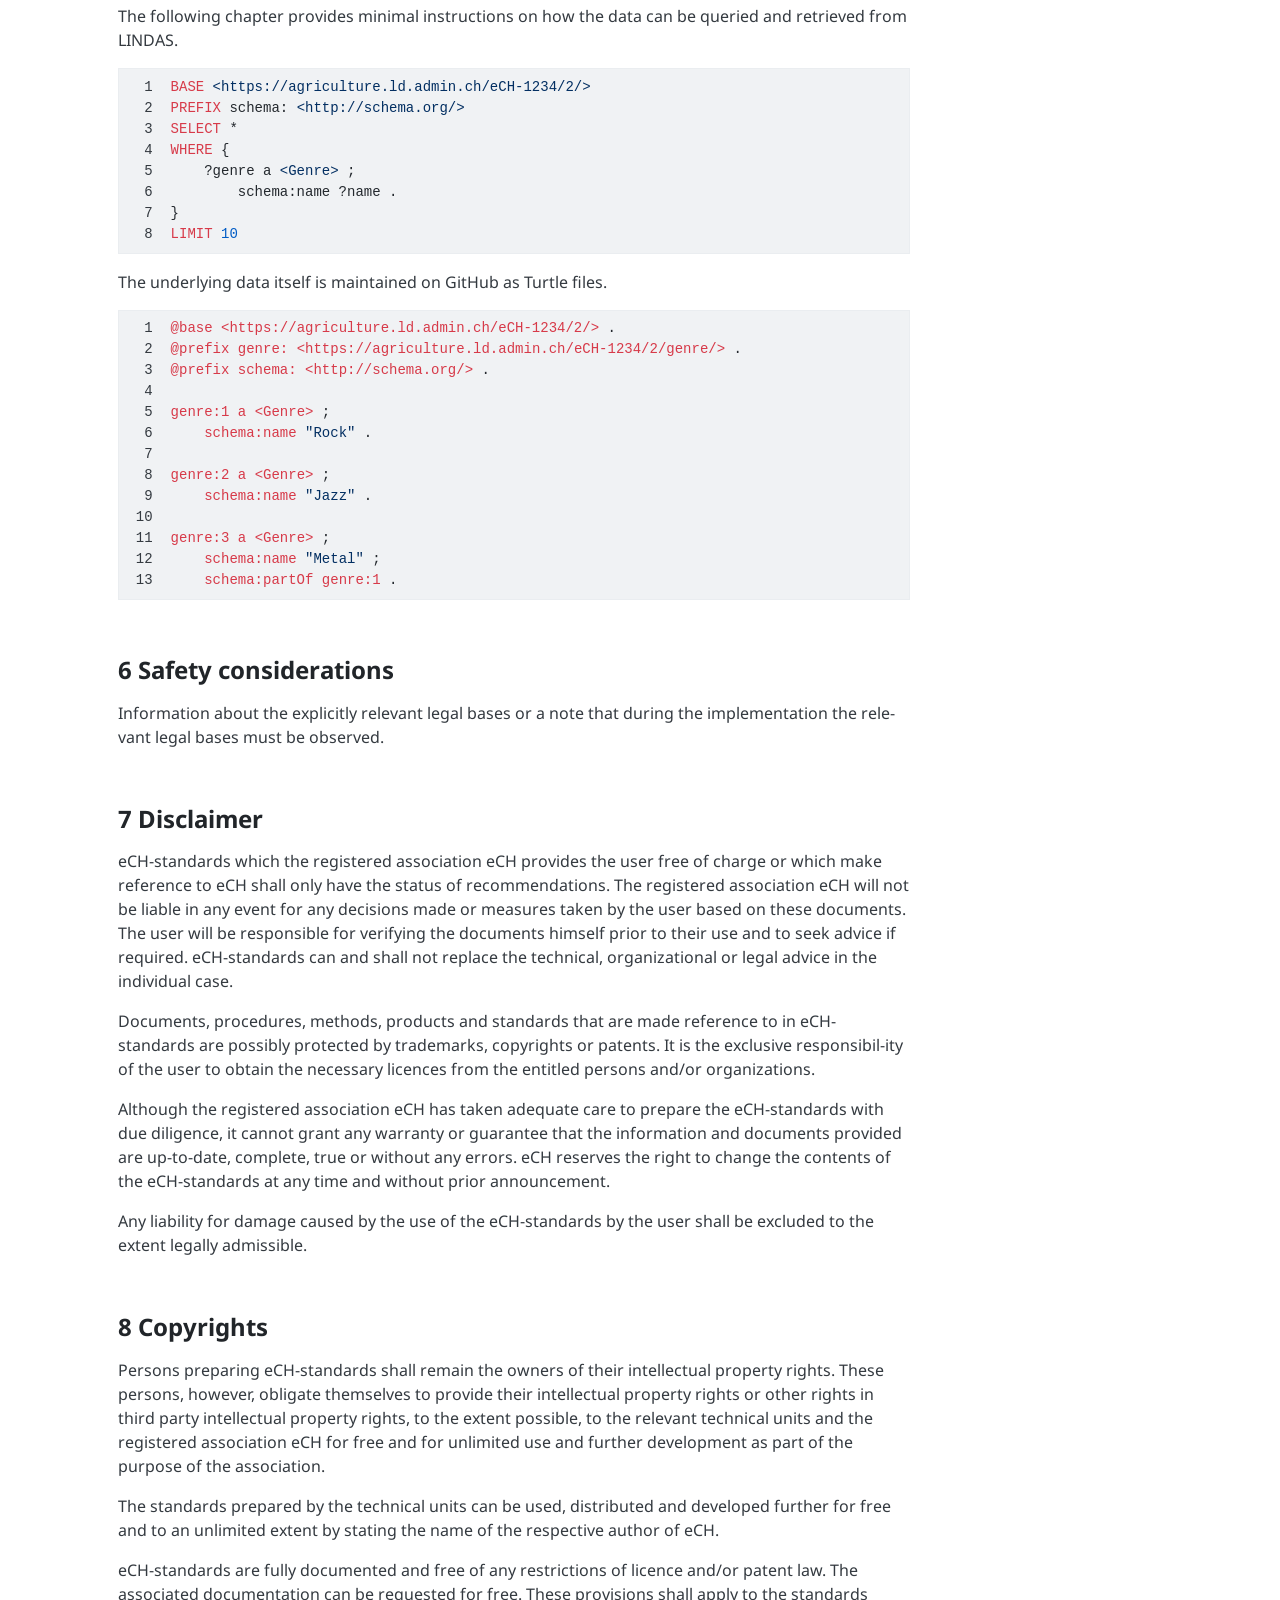
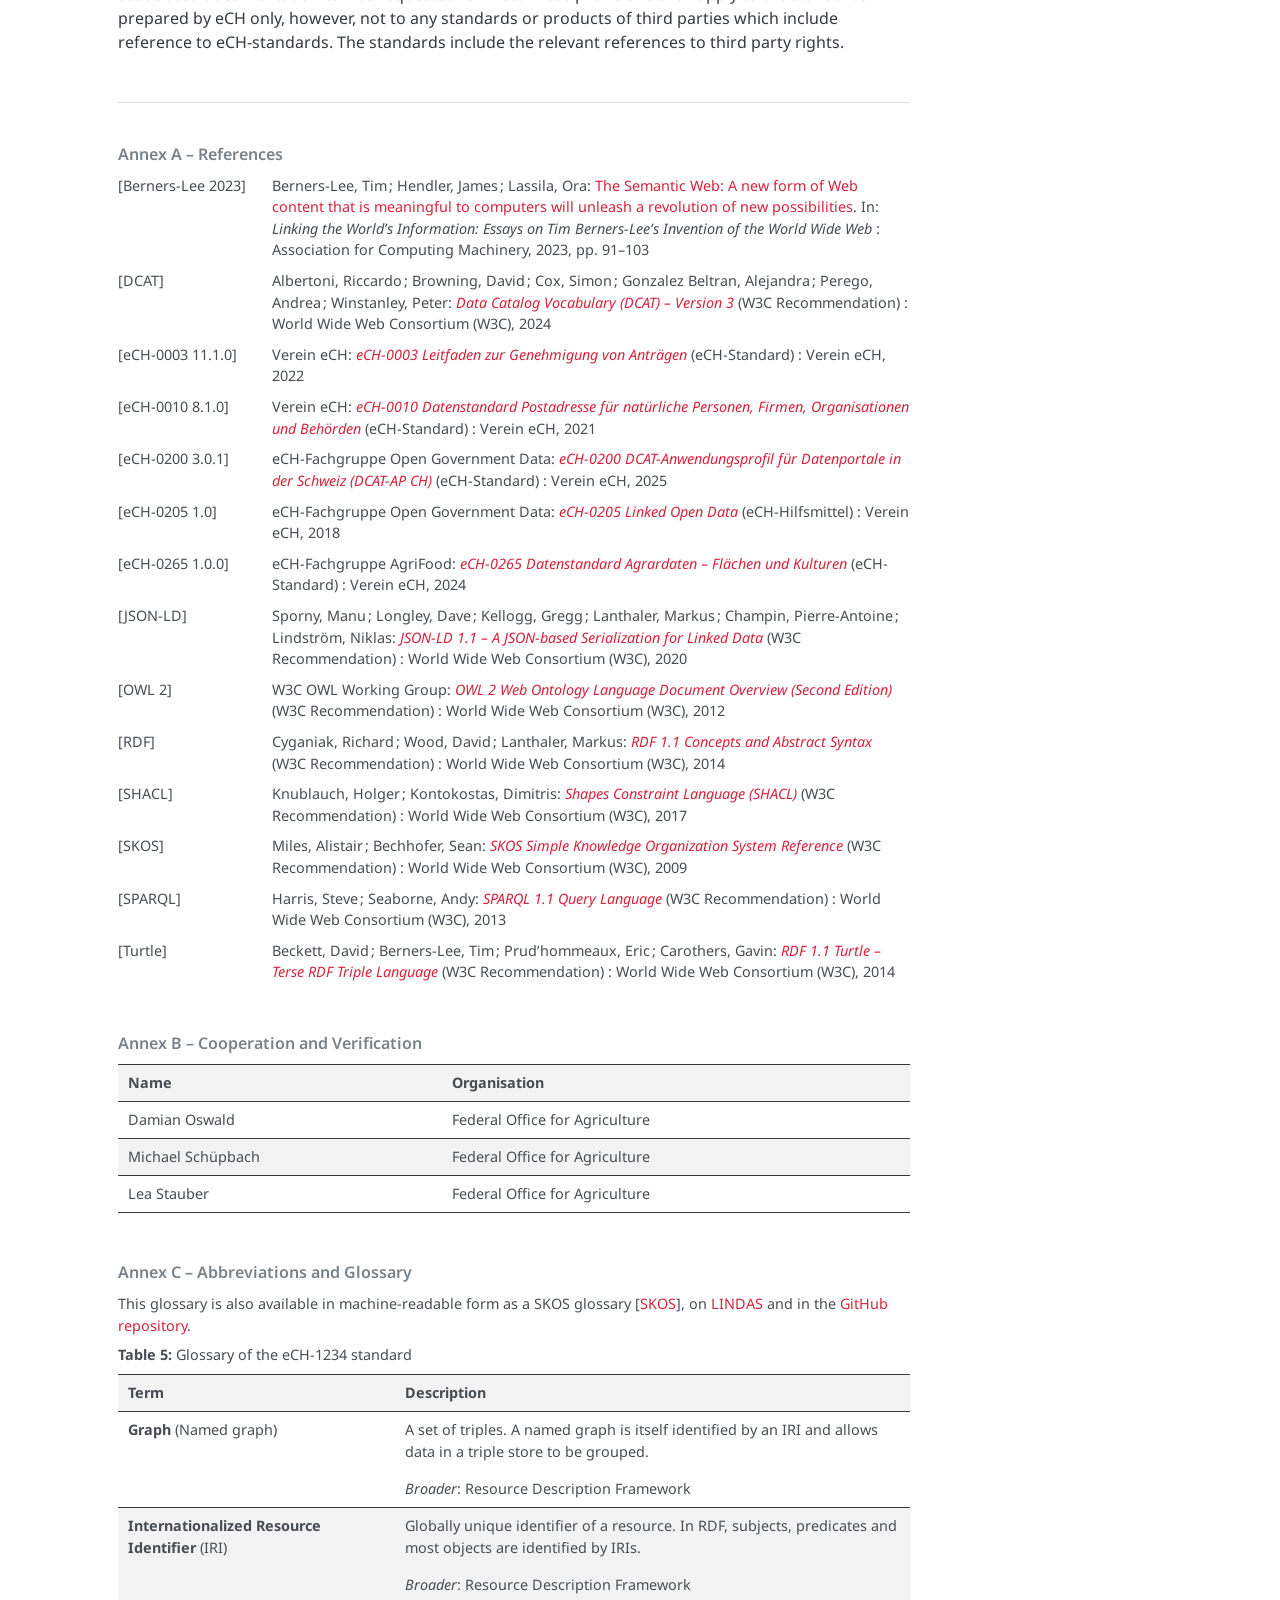
==== commit a4f030b6: "deploy: 659b85fe06a93a4162b5ccf3bc5e6886404f2e6a" ====
--- a/en/index.html
+++ b/en/index.html
@@ -604,14 +604,31 @@
 <li>First item</li>
 <li>Second item
 <ul>
-<li>Sub-item</li>
+<li>First sub-item</li>
+<li>Second sub-item
+<ul>
+<li>First detail</li>
+<li>Second detail
+<ul>
+<li>First note</li>
+<li>Second note</li>
+</ul></li>
+</ul></li>
 </ul></li>
 <li>Third item</li>
 </ul>
 <p>Ordered list:</p>
 <ol type="1">
 <li>First step</li>
-<li>Second step</li>
+<li>Second step
+<ol type="1">
+<li>First sub-step</li>
+<li>Second sub-step
+<ol type="1">
+<li>First detail</li>
+<li>Second detail</li>
+</ol></li>
+</ol></li>
 <li>Third step</li>
 </ol>
 <div class="callout callout-style-default callout-note callout-titled">
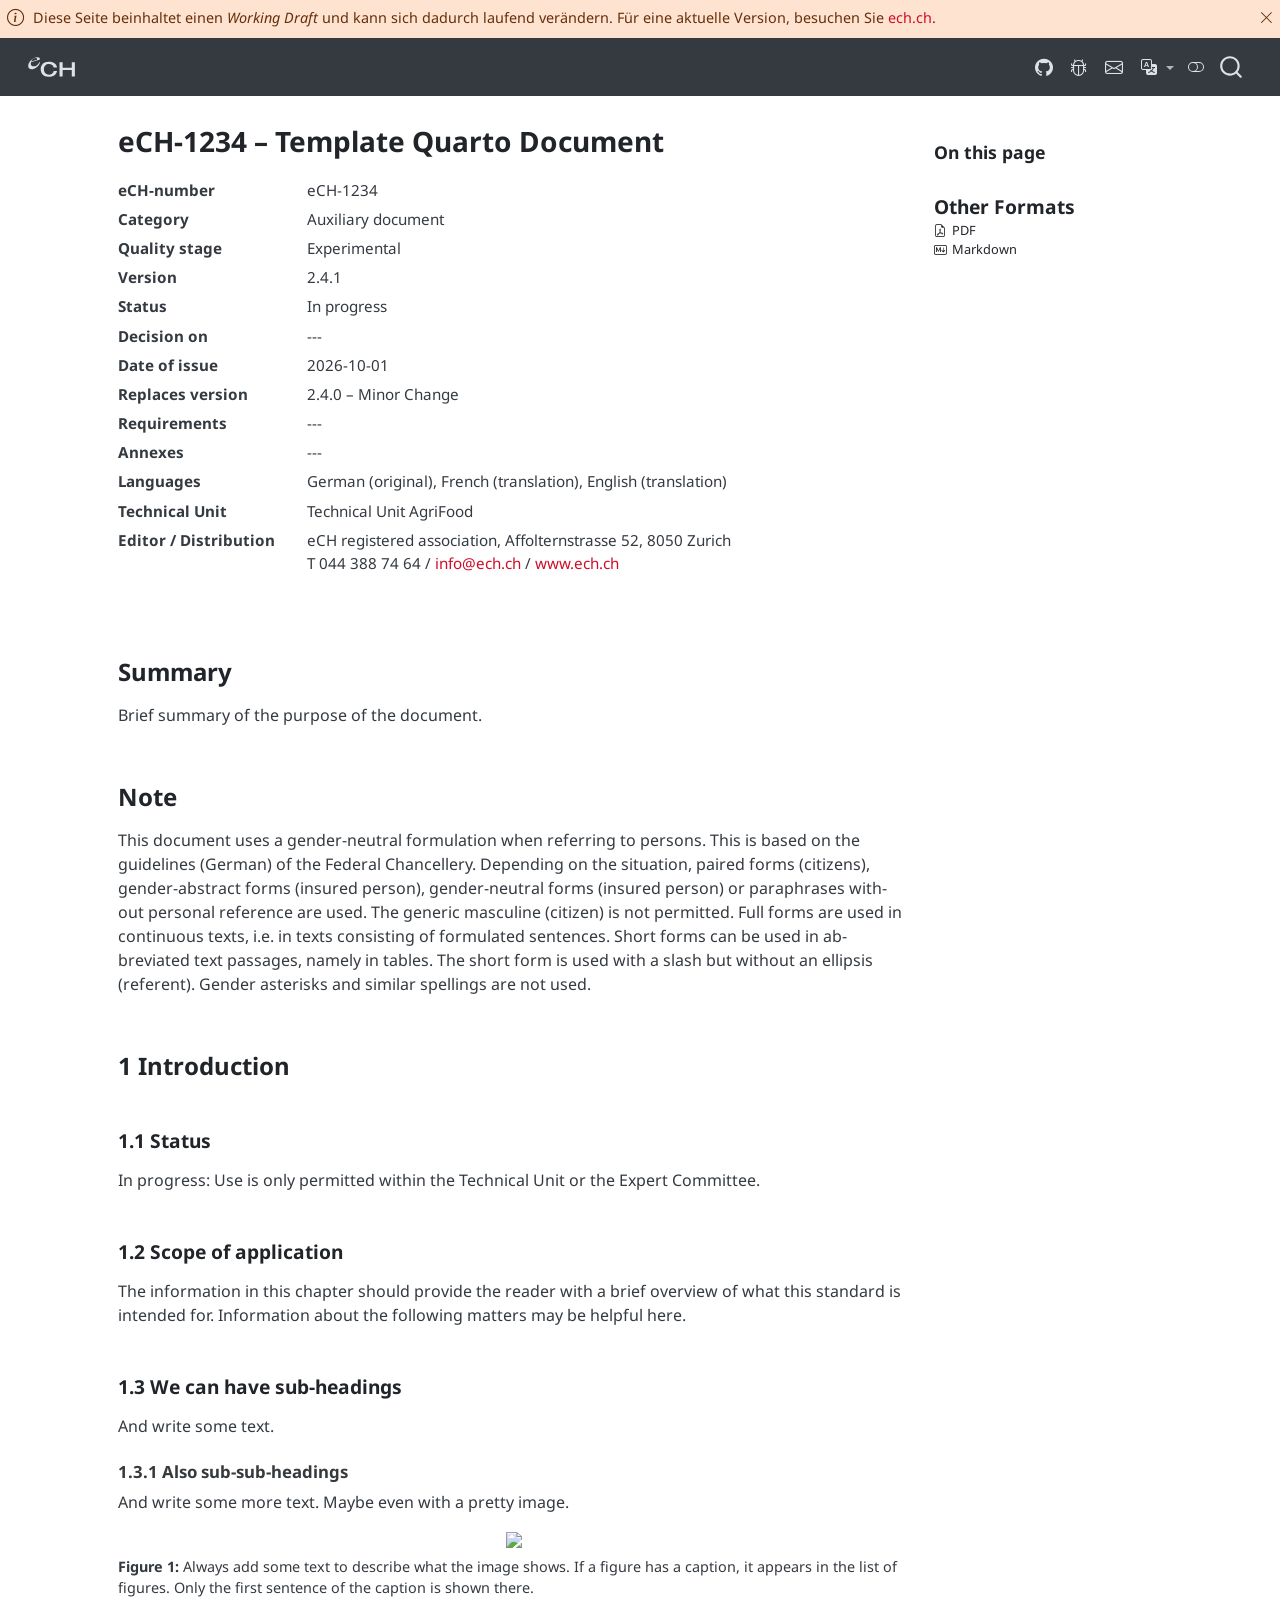
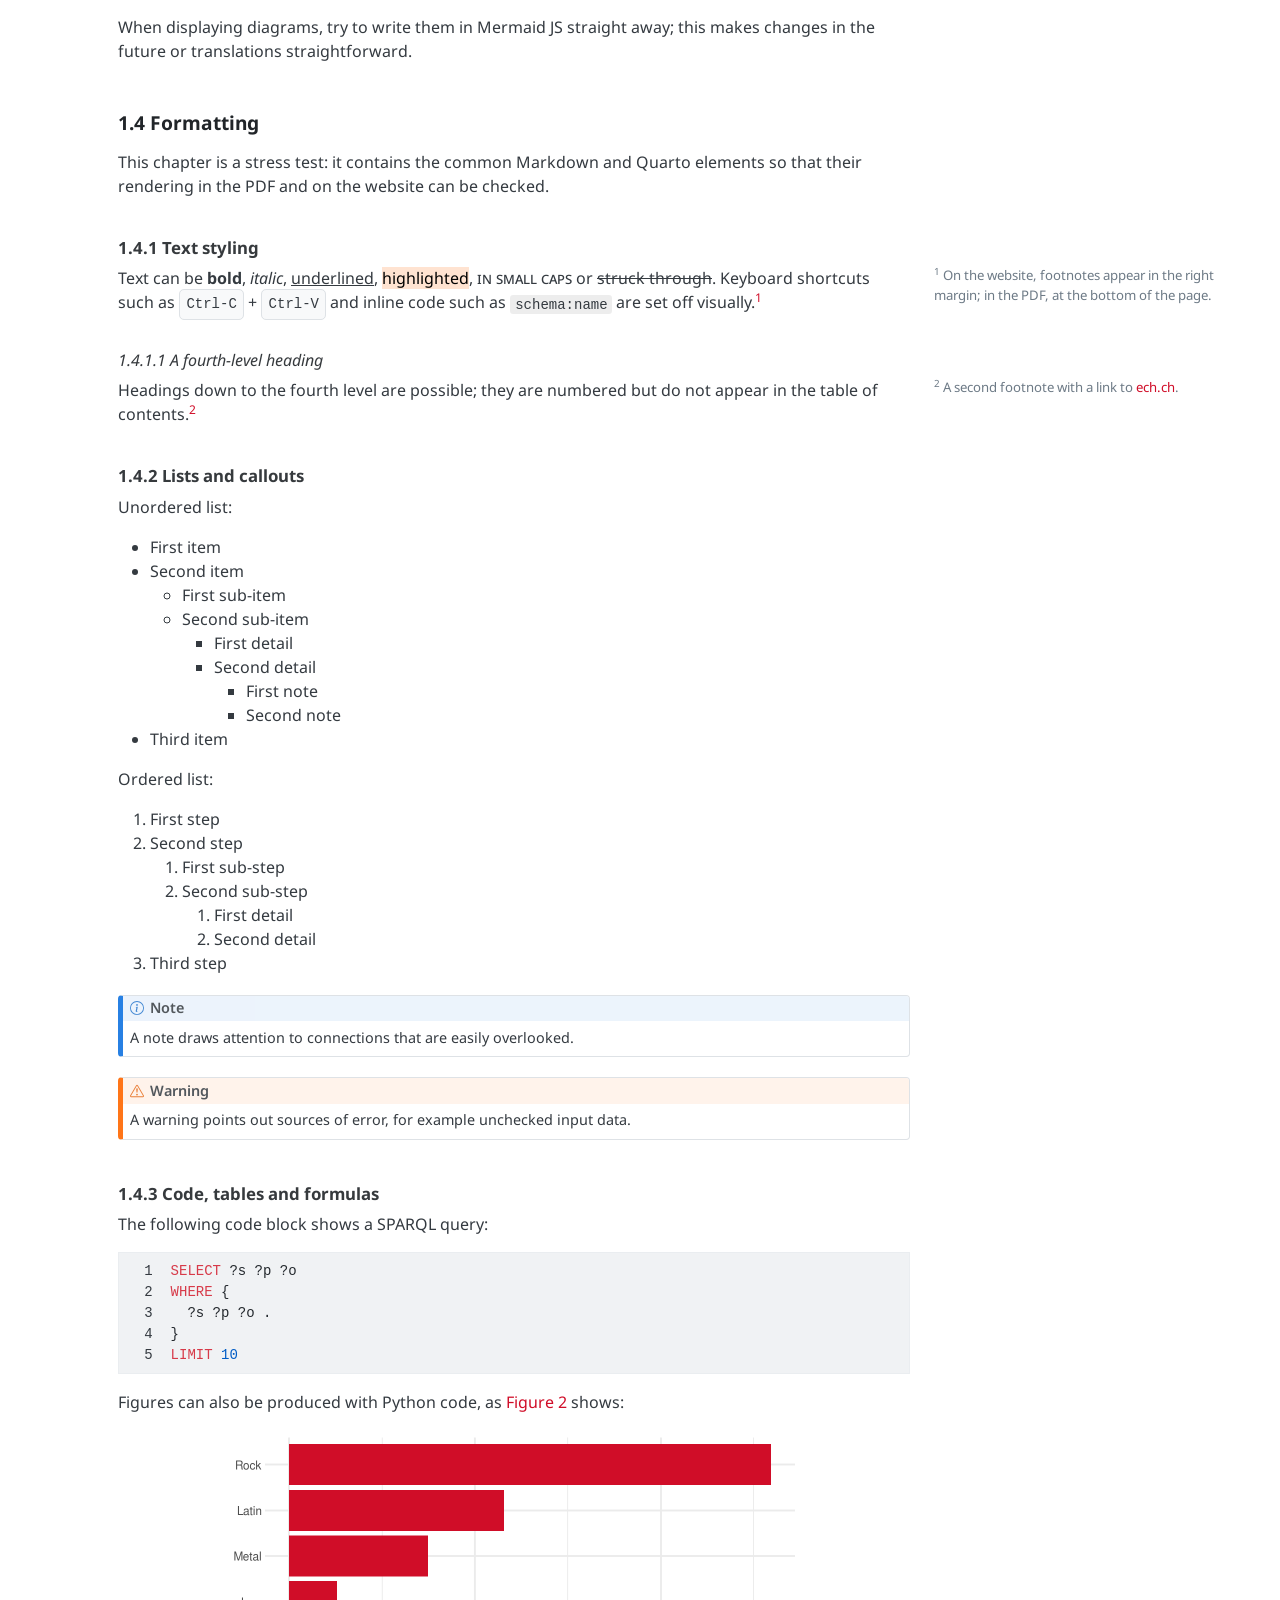
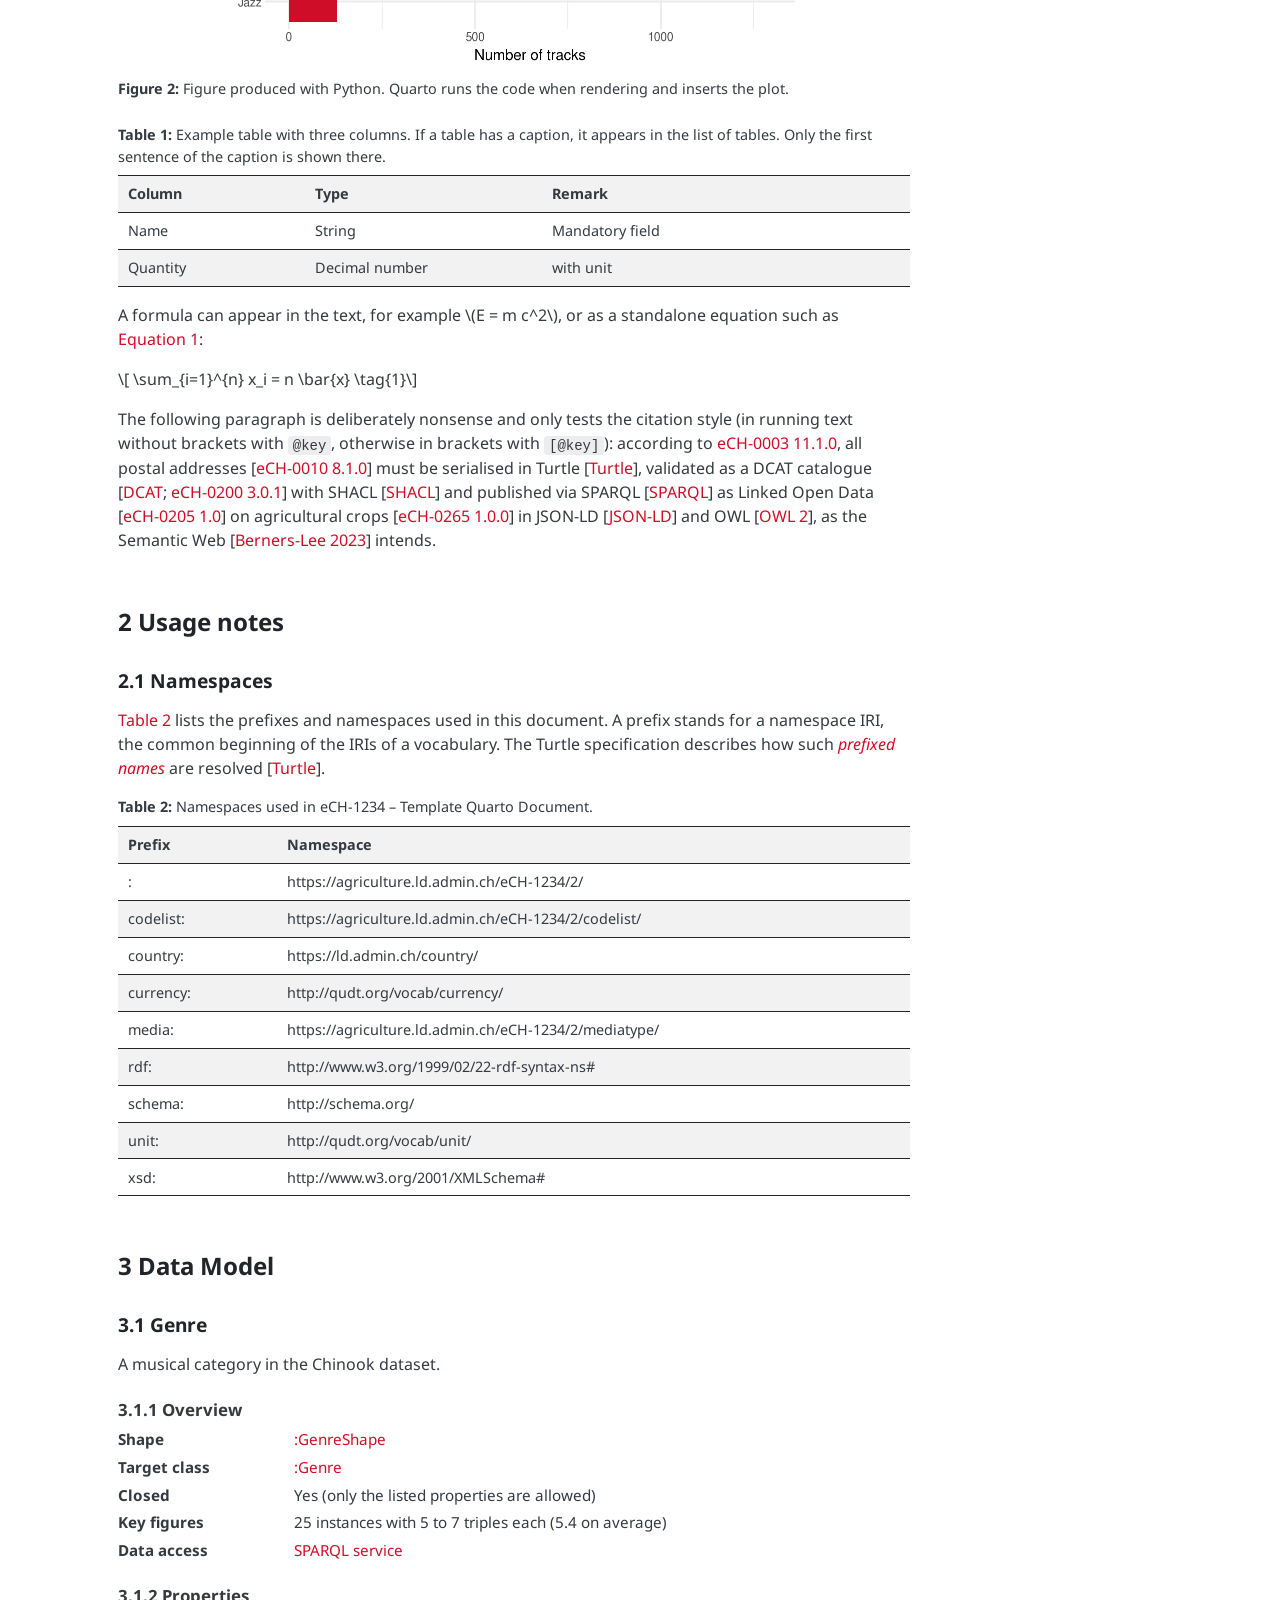
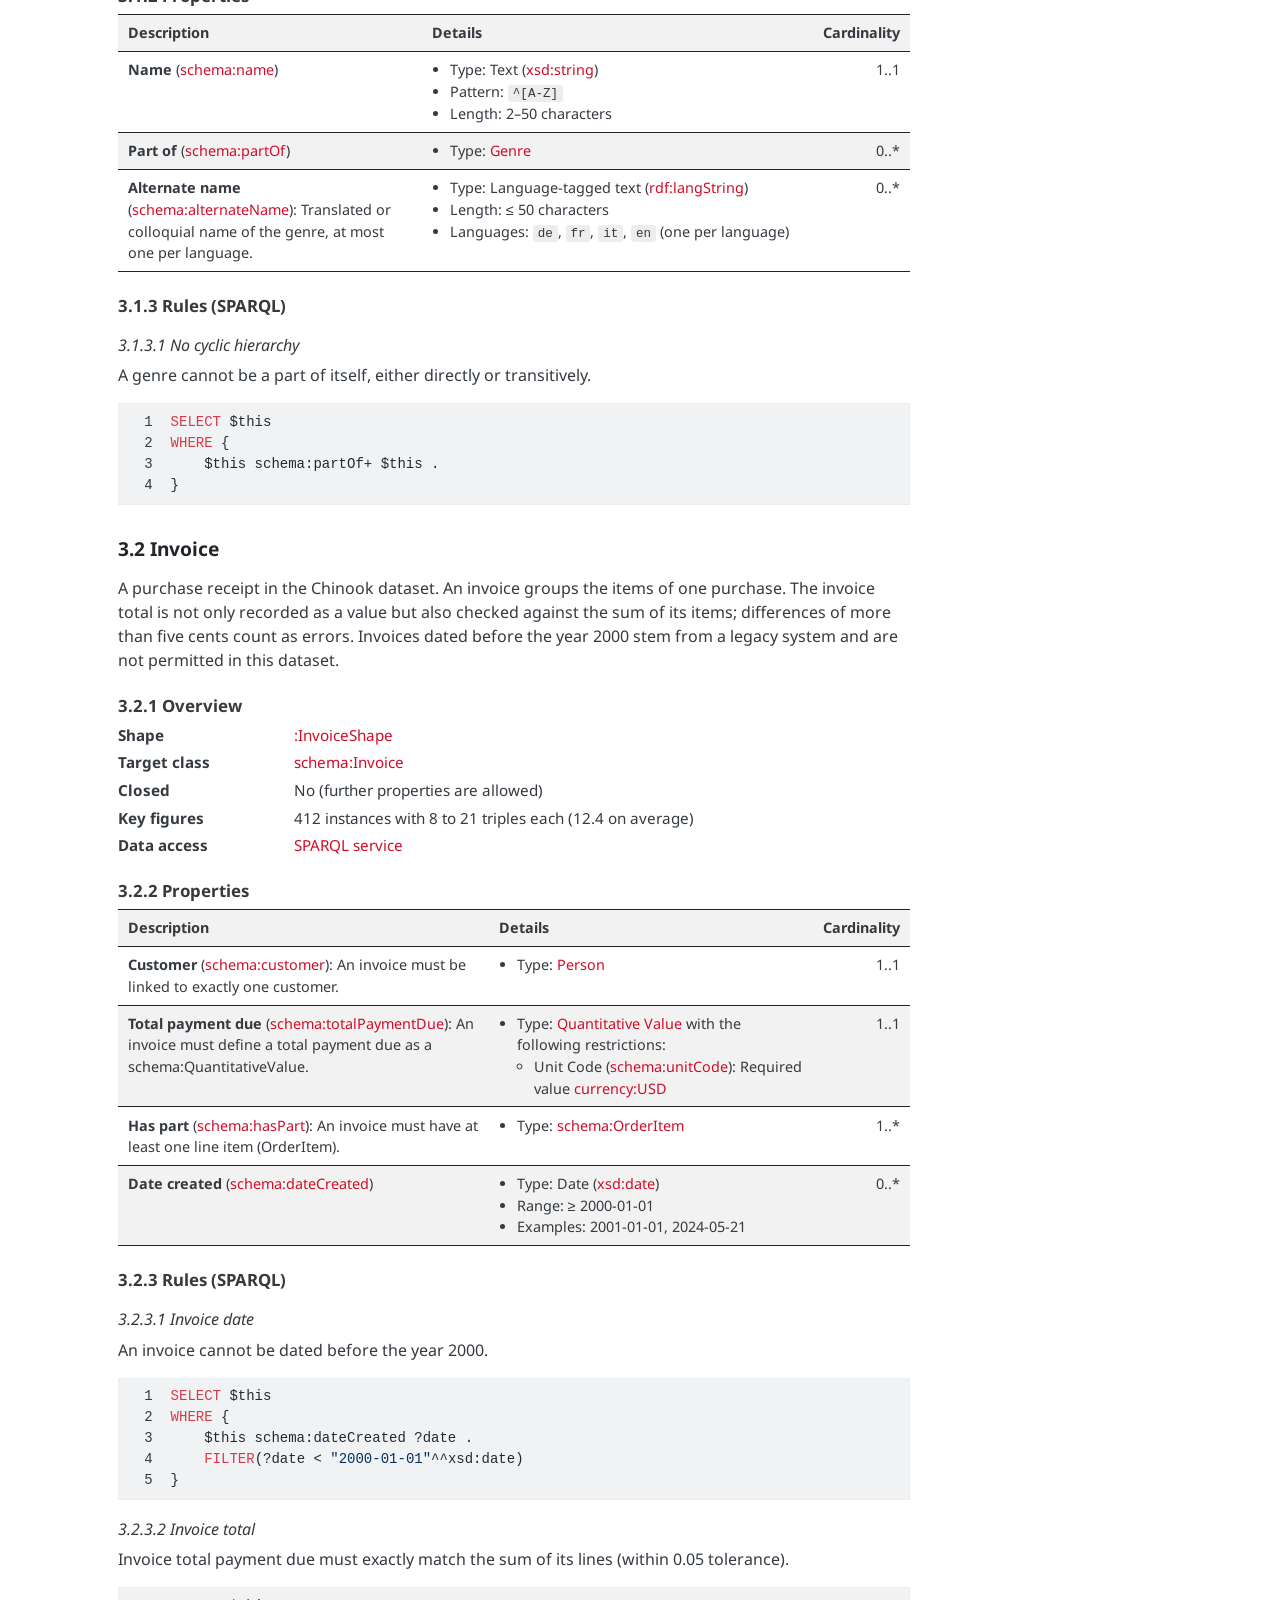
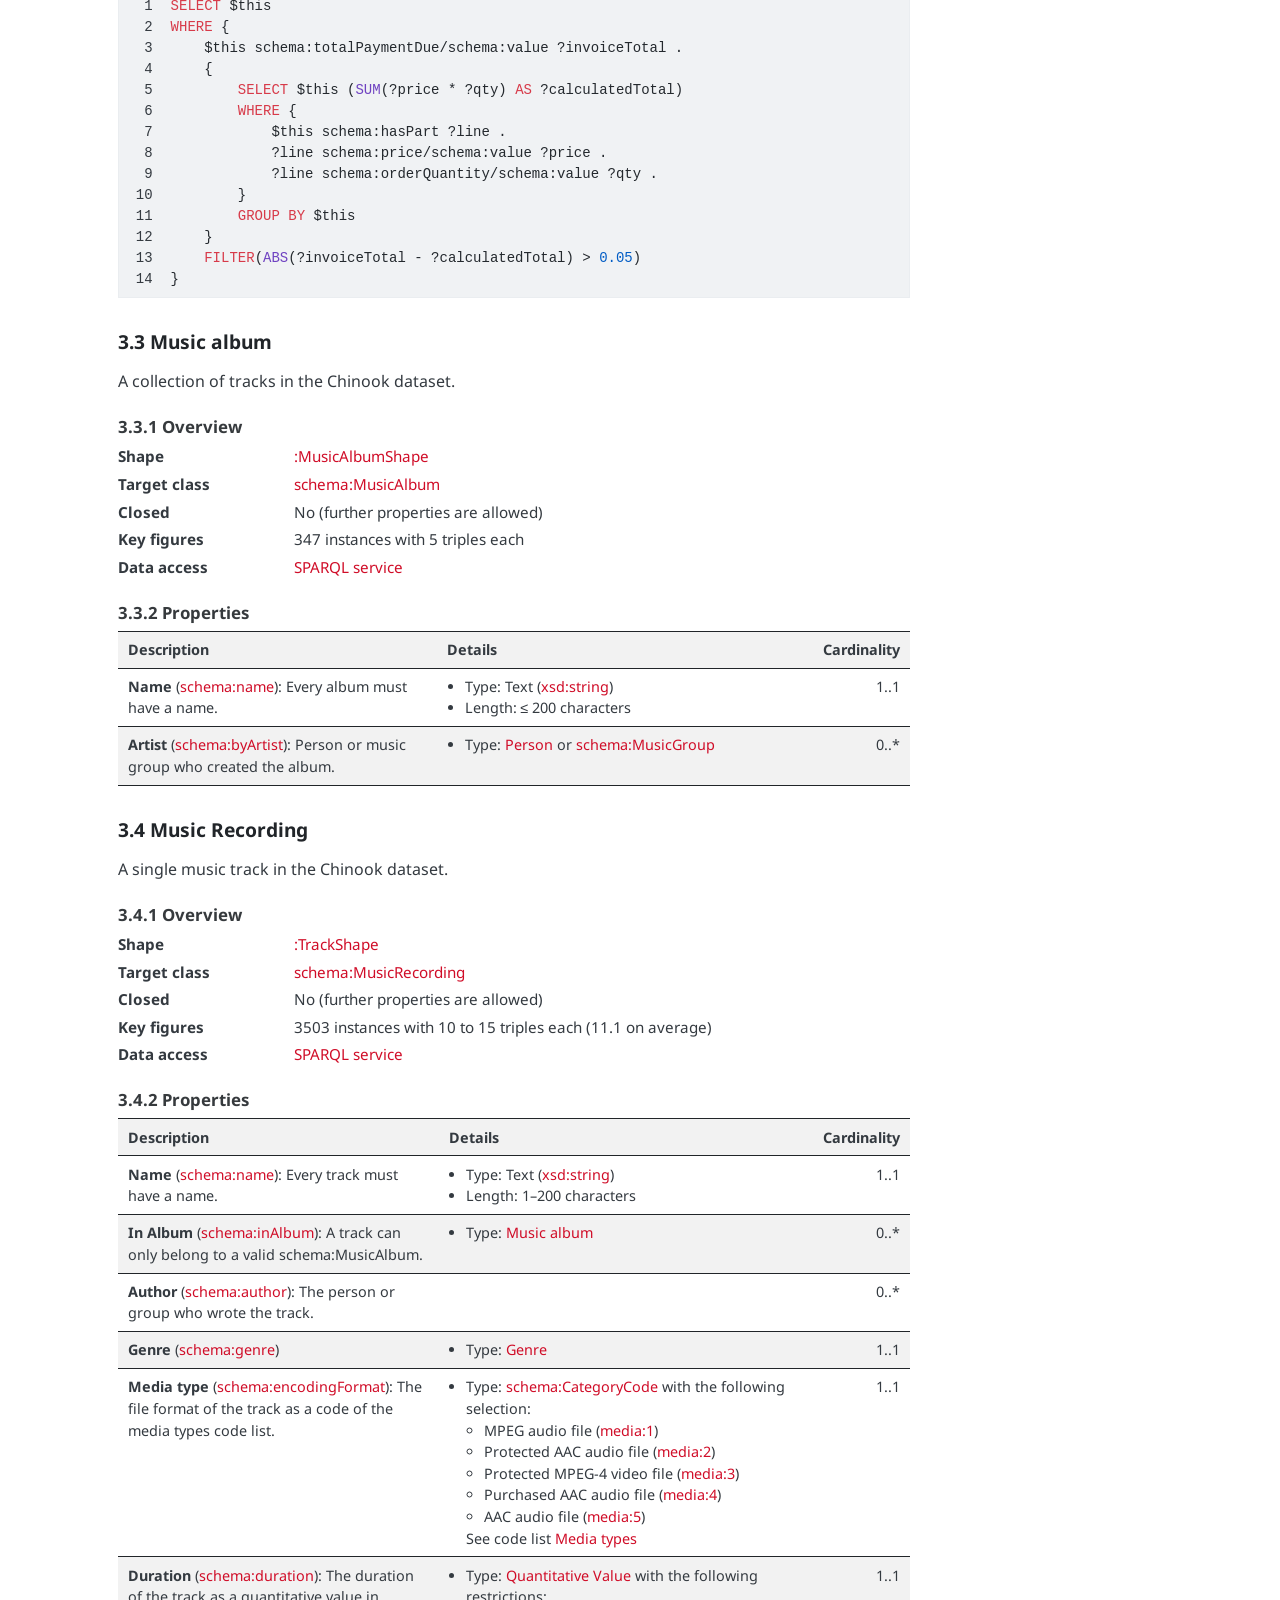
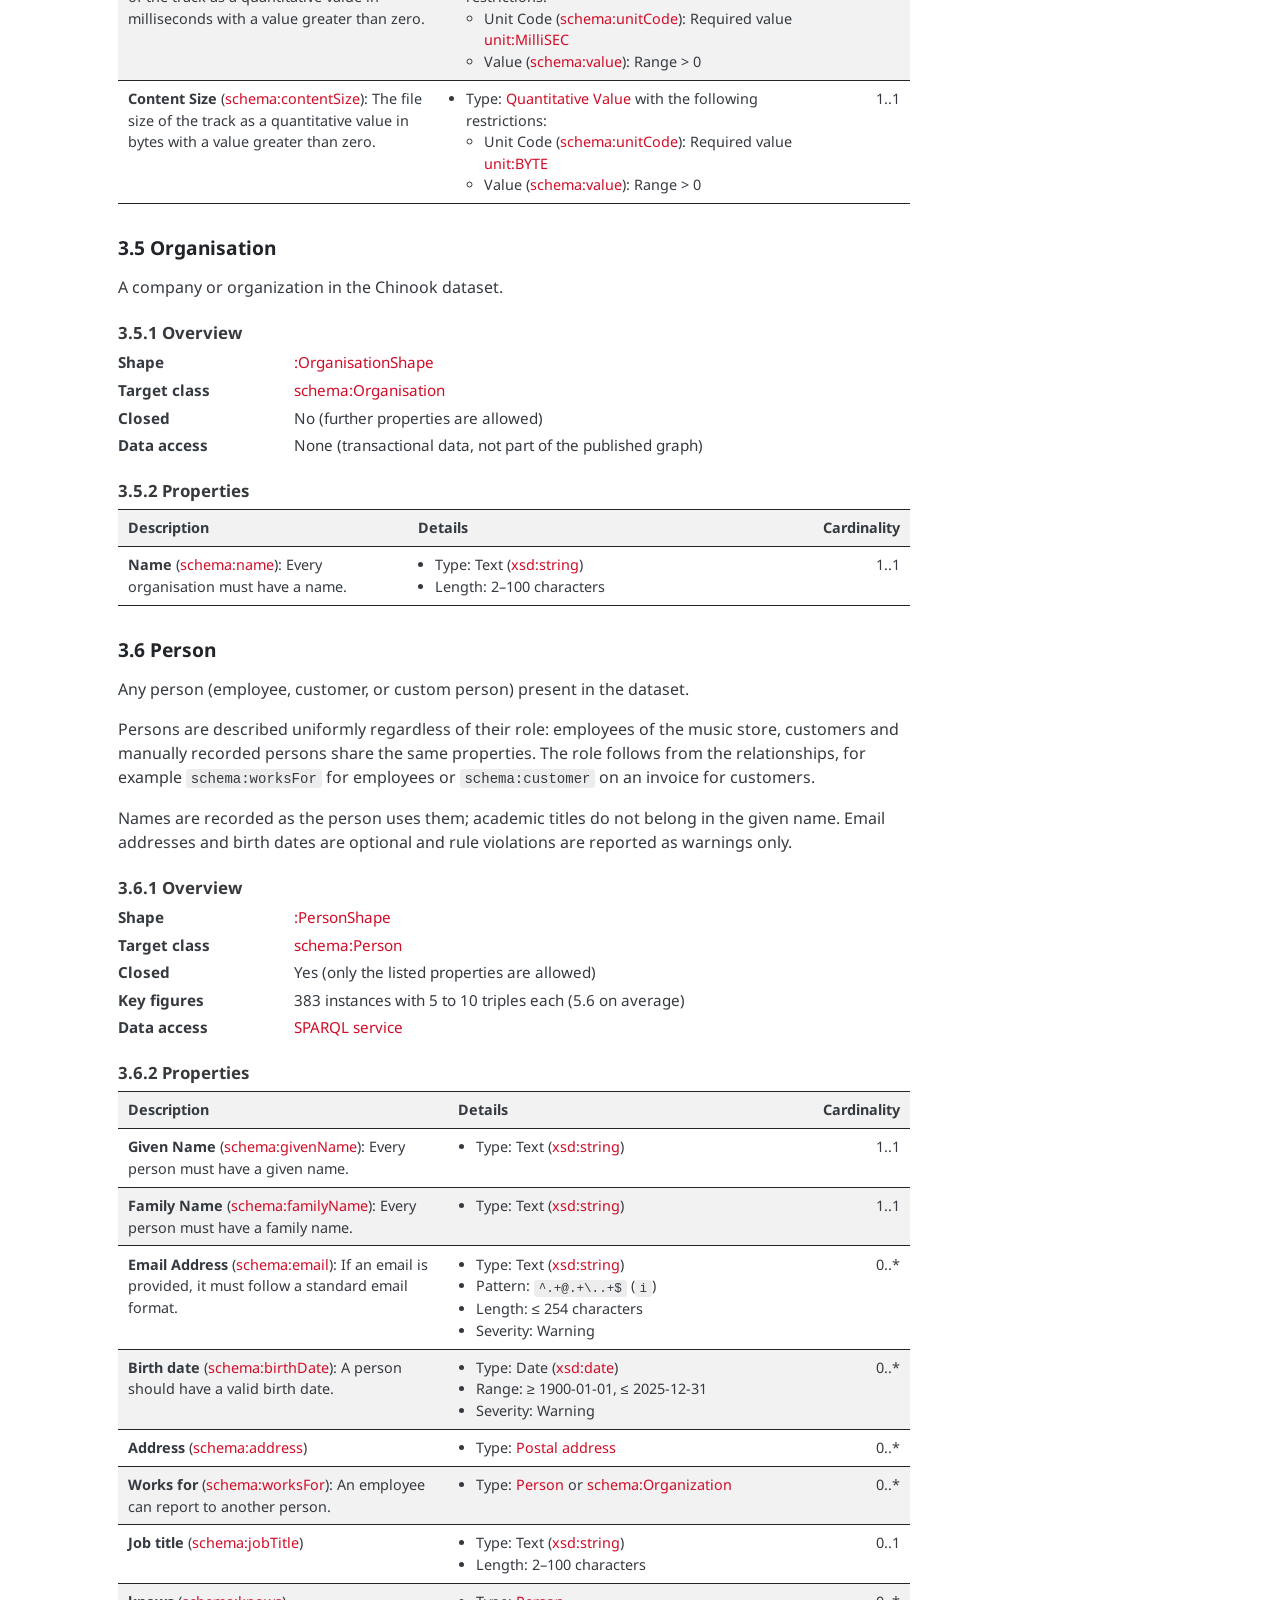
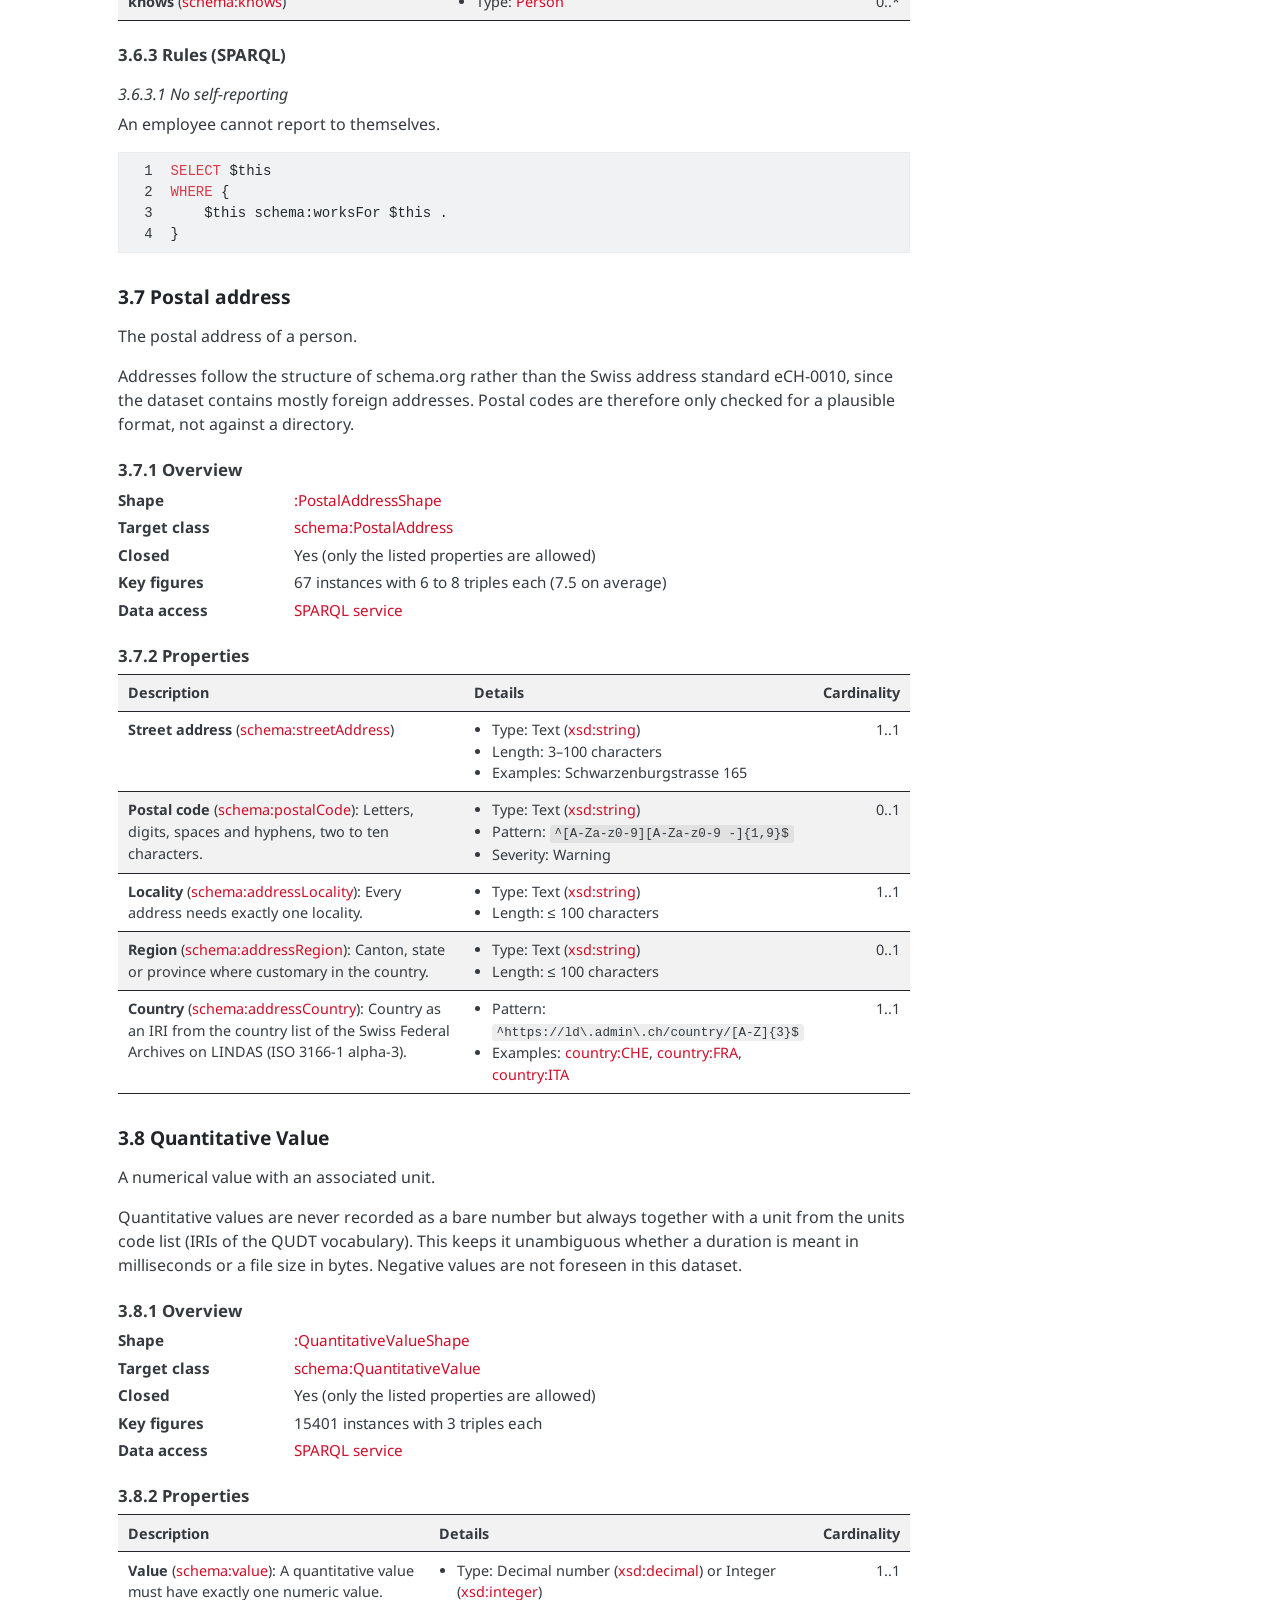
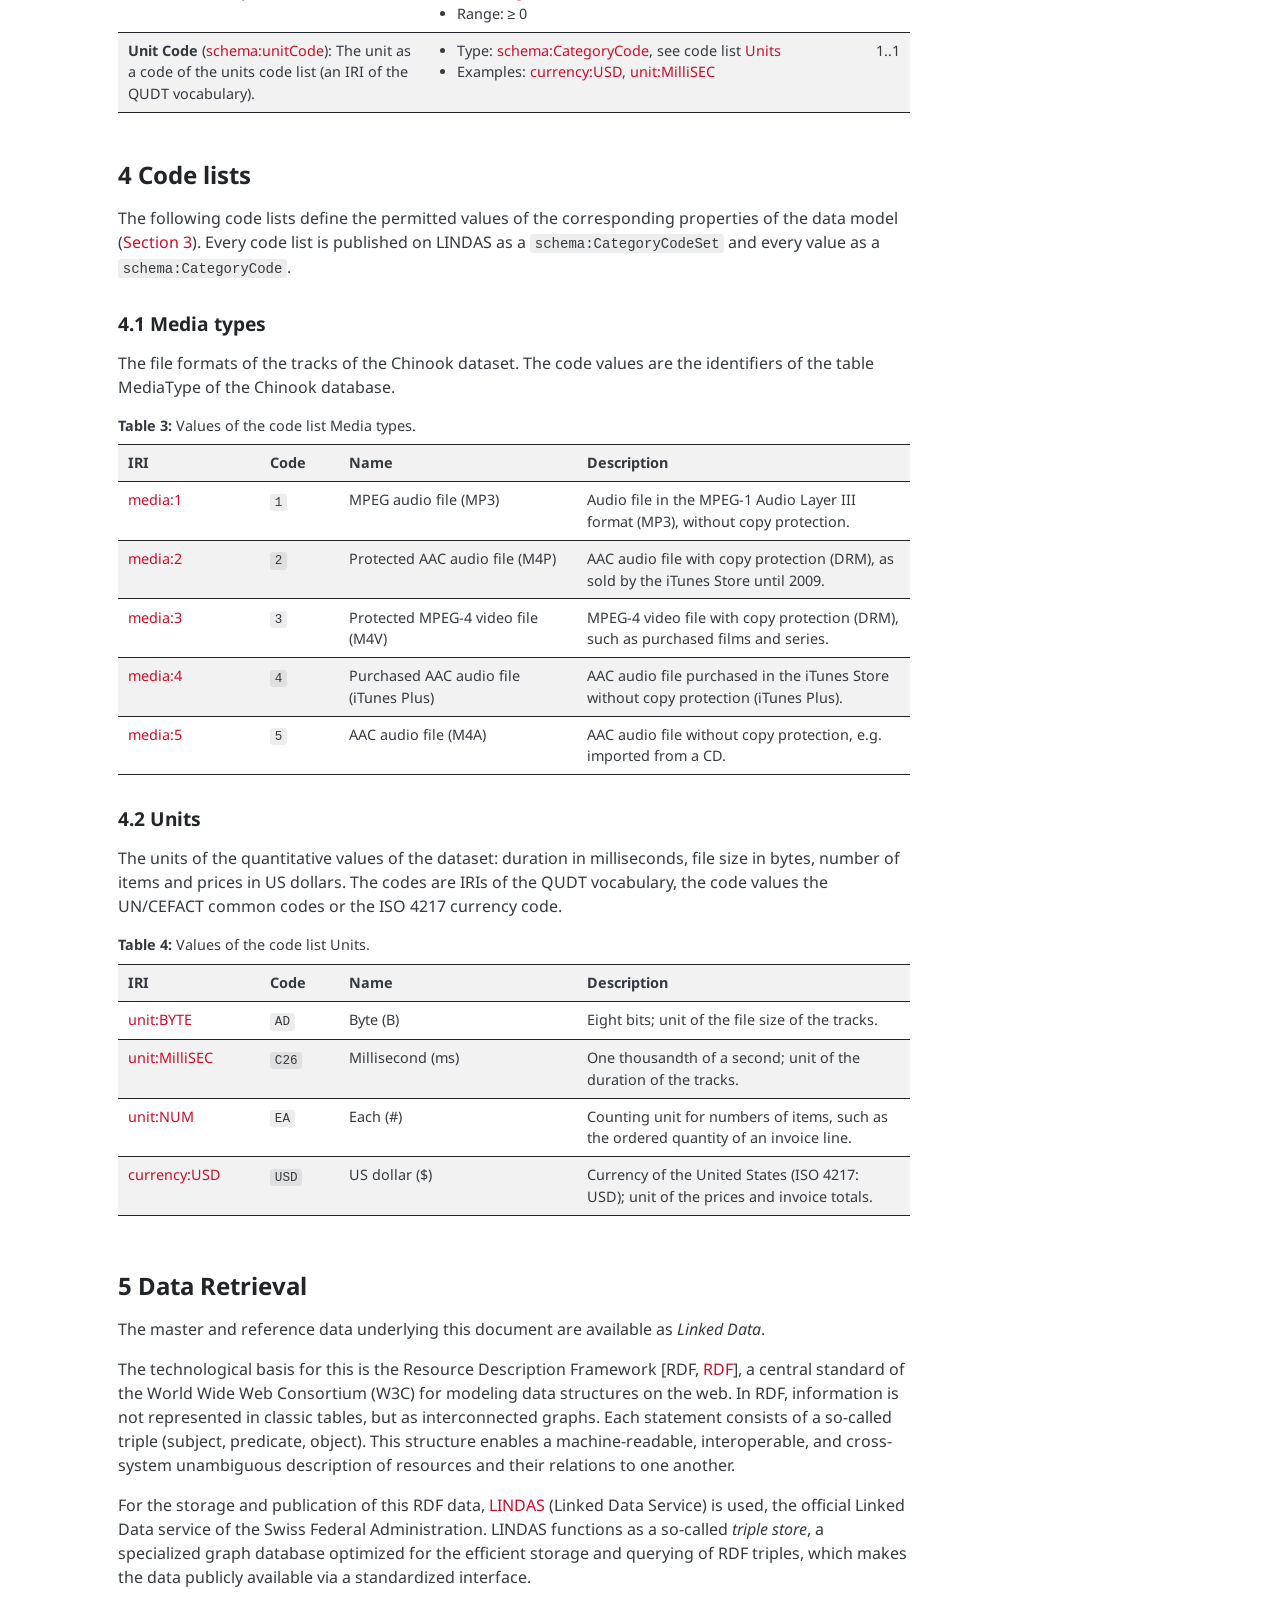
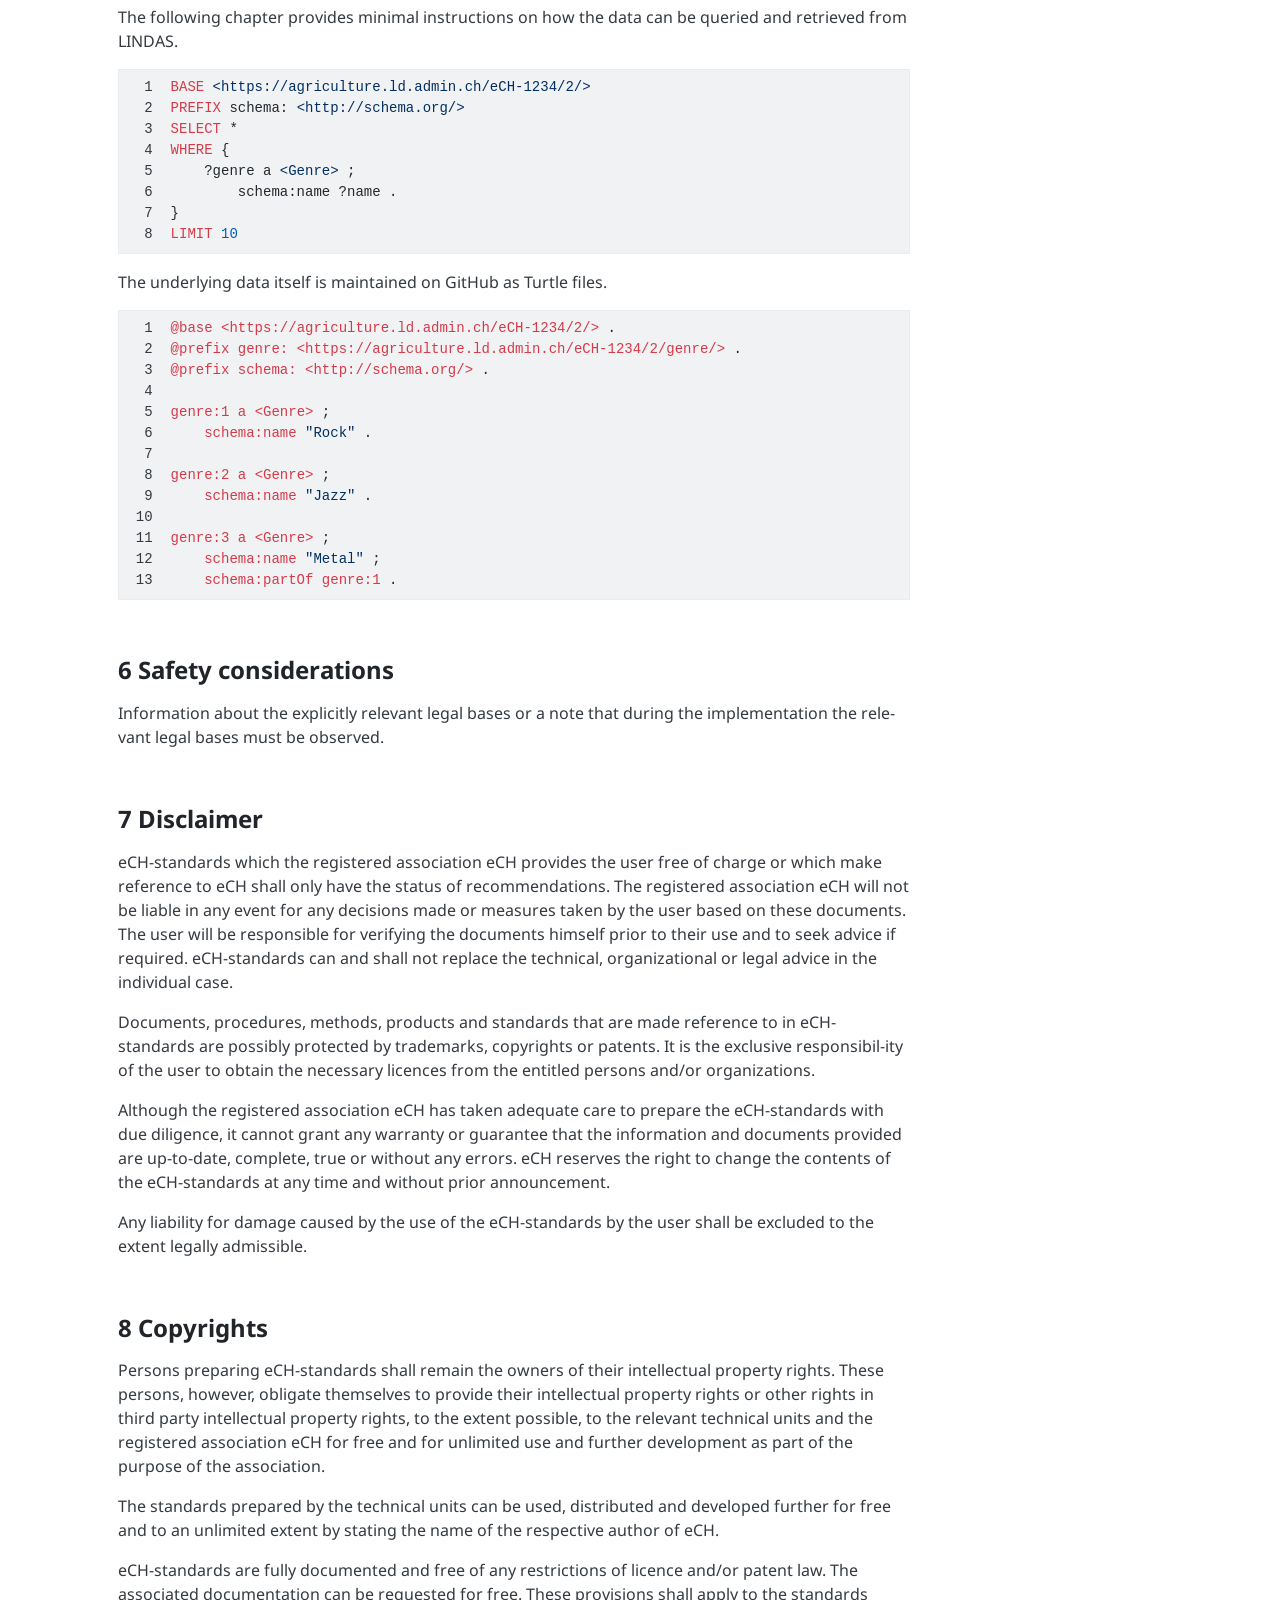
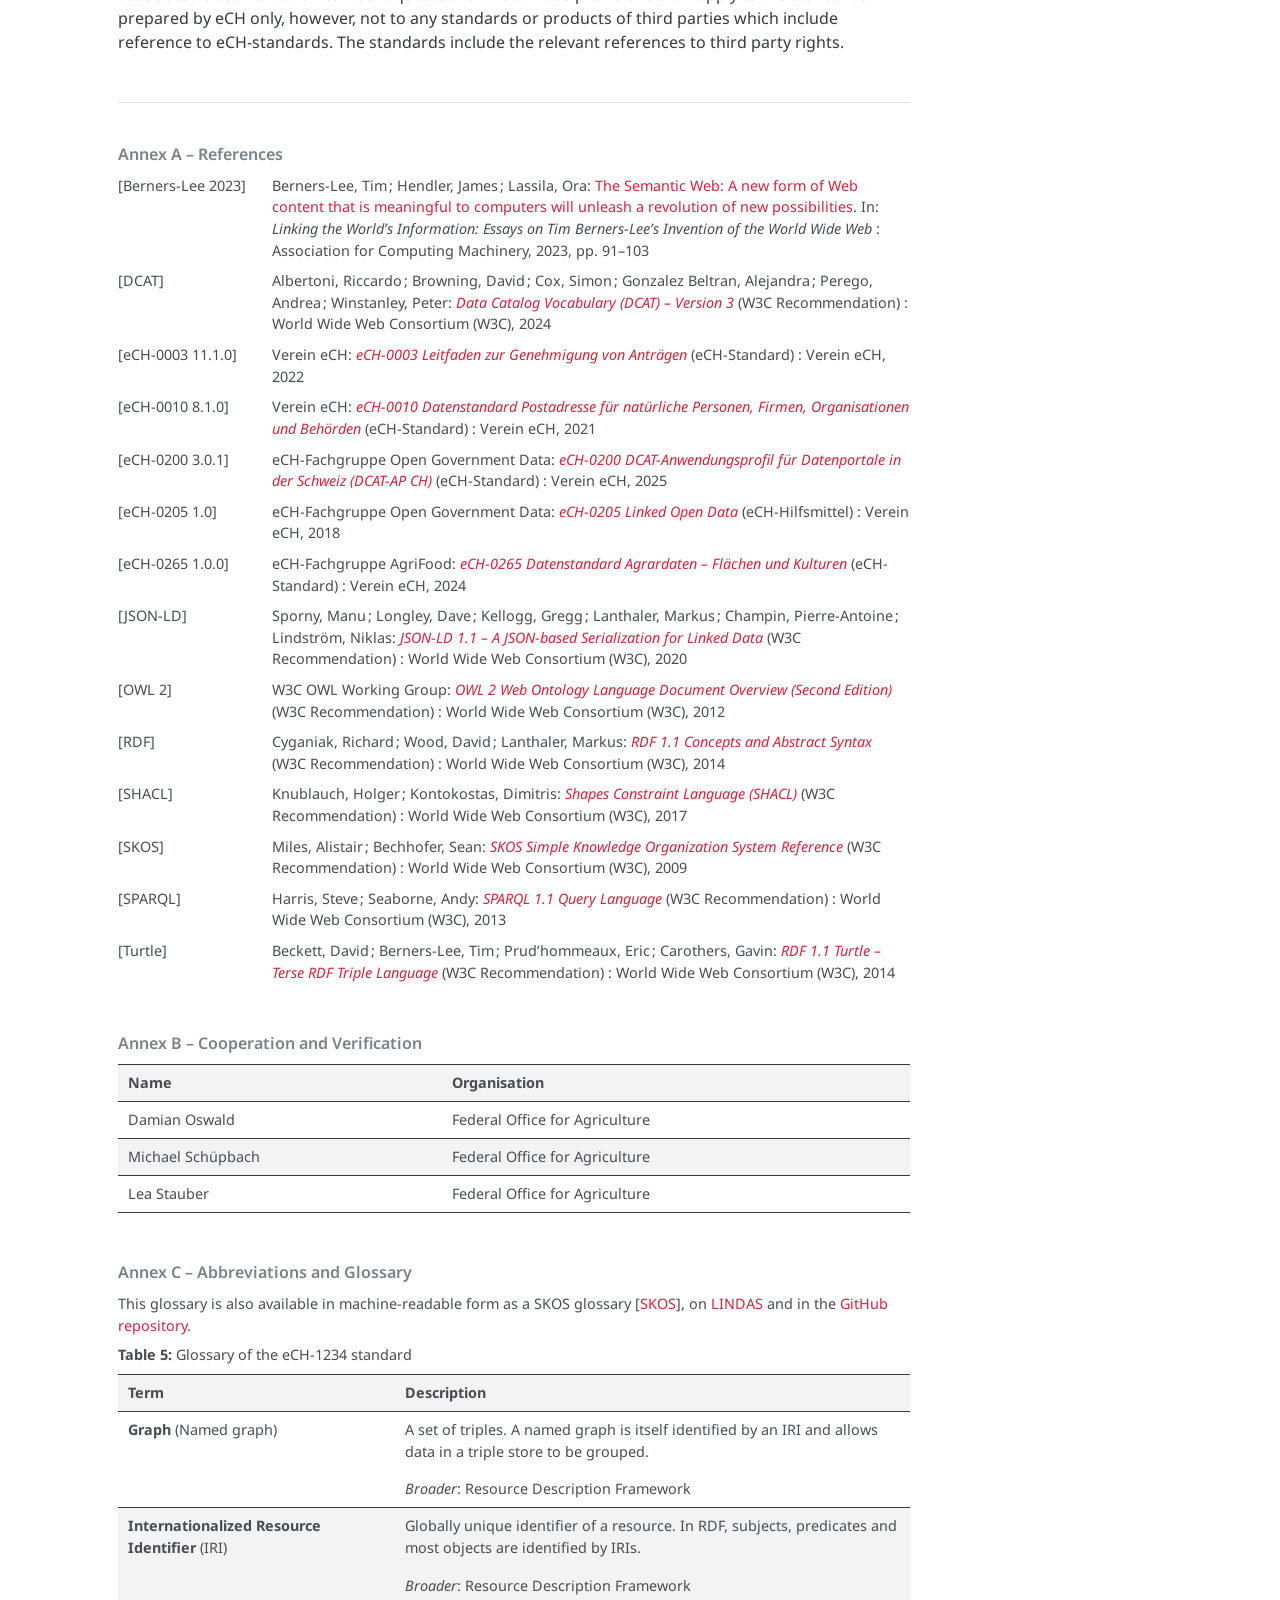
==== commit d093fcf3: "deploy: ca8afaf758f99a7705c36ef42b52d029d86d1396" ====
--- a/en/index.html
+++ b/en/index.html
@@ -103,9 +103,9 @@
 <link href="../site_libs/quarto-html/quarto-syntax-highlighting-5c1318cf63eba56dbef7ba16bc7d56f5.css" rel="stylesheet" class="quarto-color-scheme-extra" id="quarto-text-highlighting-styles">
 <script src="../site_libs/bootstrap/bootstrap.min.js"></script>
 <link href="../site_libs/bootstrap/bootstrap-icons.css" rel="stylesheet">
-<link href="../site_libs/bootstrap/bootstrap-4e3e9719ee07071840381ae7d92f4e92.min.css" rel="stylesheet" append-hash="true" class="quarto-color-scheme" id="quarto-bootstrap" data-mode="light">
-<link href="../site_libs/bootstrap/bootstrap-dark-5e4c517e5e144ebeab2ab970c0de43fa.min.css" rel="stylesheet" append-hash="true" class="quarto-color-scheme quarto-color-alternate" id="quarto-bootstrap" data-mode="dark">
-<link href="../site_libs/bootstrap/bootstrap-4e3e9719ee07071840381ae7d92f4e92.min.css" rel="stylesheet" append-hash="true" class="quarto-color-scheme-extra" id="quarto-bootstrap" data-mode="light">
+<link href="../site_libs/bootstrap/bootstrap-8f6645186e80f0bc185e060285db0f42.min.css" rel="stylesheet" append-hash="true" class="quarto-color-scheme" id="quarto-bootstrap" data-mode="light">
+<link href="../site_libs/bootstrap/bootstrap-dark-fa5aca43eaa1315c24c47a55d81c8eac.min.css" rel="stylesheet" append-hash="true" class="quarto-color-scheme quarto-color-alternate" id="quarto-bootstrap" data-mode="dark">
+<link href="../site_libs/bootstrap/bootstrap-8f6645186e80f0bc185e060285db0f42.min.css" rel="stylesheet" append-hash="true" class="quarto-color-scheme-extra" id="quarto-bootstrap" data-mode="light">
 <script src="../site_libs/quarto-contrib/kbd/kbd.js"></script>
 <link href="../site_libs/quarto-contrib/kbd/kbd.css" rel="stylesheet">
 <script id="quarto-search-options" type="application/json">{
@@ -666,16 +666,16 @@
 <span id="cb1-3"><a href="#cb1-3" aria-label="3"></a>  ?s ?p ?o <span class="op">.</span></span>
 <span id="cb1-4"><a href="#cb1-4" aria-label="4"></a><span class="op">}</span></span>
 <span id="cb1-5"><a href="#cb1-5" aria-label="5"></a><span class="kw">LIMIT</span> <span class="dv">10</span></span></code></pre></div><button title="Copy to Clipboard" class="code-copy-button"><i class="bi"></i></button></div>
-<p>Figures can also be produced with R code, as <a href="#fig-r-example" class="quarto-xref">Figure&nbsp;2</a> shows:</p>
-<div class="cell">
-<div class="cell-output-display">
-<div id="fig-r-example" class="quarto-float quarto-figure quarto-figure-center anchored">
+<p>Figures can also be produced with Python code, as <a href="#fig-python-example" class="quarto-xref">Figure&nbsp;2</a> shows:</p>
+<div id="cell-fig-python-example" class="cell" data-execution_count="1">
+<div class="cell-output cell-output-display">
+<div id="fig-python-example" class="quarto-float quarto-figure quarto-figure-center anchored">
 <figure class="quarto-float quarto-float-fig figure">
-<div aria-describedby="fig-r-example-caption-0ceaefa1-69ba-4598-a22c-09a6ac19f8ca">
-<img src="index_files/figure-html/fig-r-example-1.png" class="img-fluid figure-img" width="576">
-</div>
-<figcaption class="quarto-float-caption-bottom quarto-float-caption quarto-float-fig" id="fig-r-example-caption-0ceaefa1-69ba-4598-a22c-09a6ac19f8ca">
-<strong>Figure&nbsp;2:</strong> Figure produced with R. Quarto runs the code when rendering and inserts the plot.
+<div aria-describedby="fig-python-example-caption-0ceaefa1-69ba-4598-a22c-09a6ac19f8ca">
+<img src="index_files/figure-html/fig-python-example-output-1.png" width="576" height="240" class="figure-img">
+</div>
+<figcaption class="quarto-float-caption-bottom quarto-float-caption quarto-float-fig" id="fig-python-example-caption-0ceaefa1-69ba-4598-a22c-09a6ac19f8ca">
+<strong>Figure&nbsp;2:</strong> Figure produced with Python. Quarto runs the code when rendering and inserts the plot.
 </figcaption>
 </figure>
 </div>
@@ -1898,7 +1898,7 @@
 <div class="ech-float-list">
 <ul>
 <li><a href="#fig-example"><strong>Figure&nbsp;1:</strong> Always add some text to describe what the image shows.</a></li>
-<li><a href="#fig-r-example"><strong>Figure&nbsp;2:</strong> Figure produced with R.</a></li>
+<li><a href="#fig-python-example"><strong>Figure&nbsp;2:</strong> Figure produced with Python.</a></li>
 </ul>
 </div>
 </div></section><section id="sec-appendix-f" class="level1 appendix unnumbered"><h2 class="anchored quarto-appendix-heading">Annex F – Table of tables</h2><div class="quarto-appendix-contents">
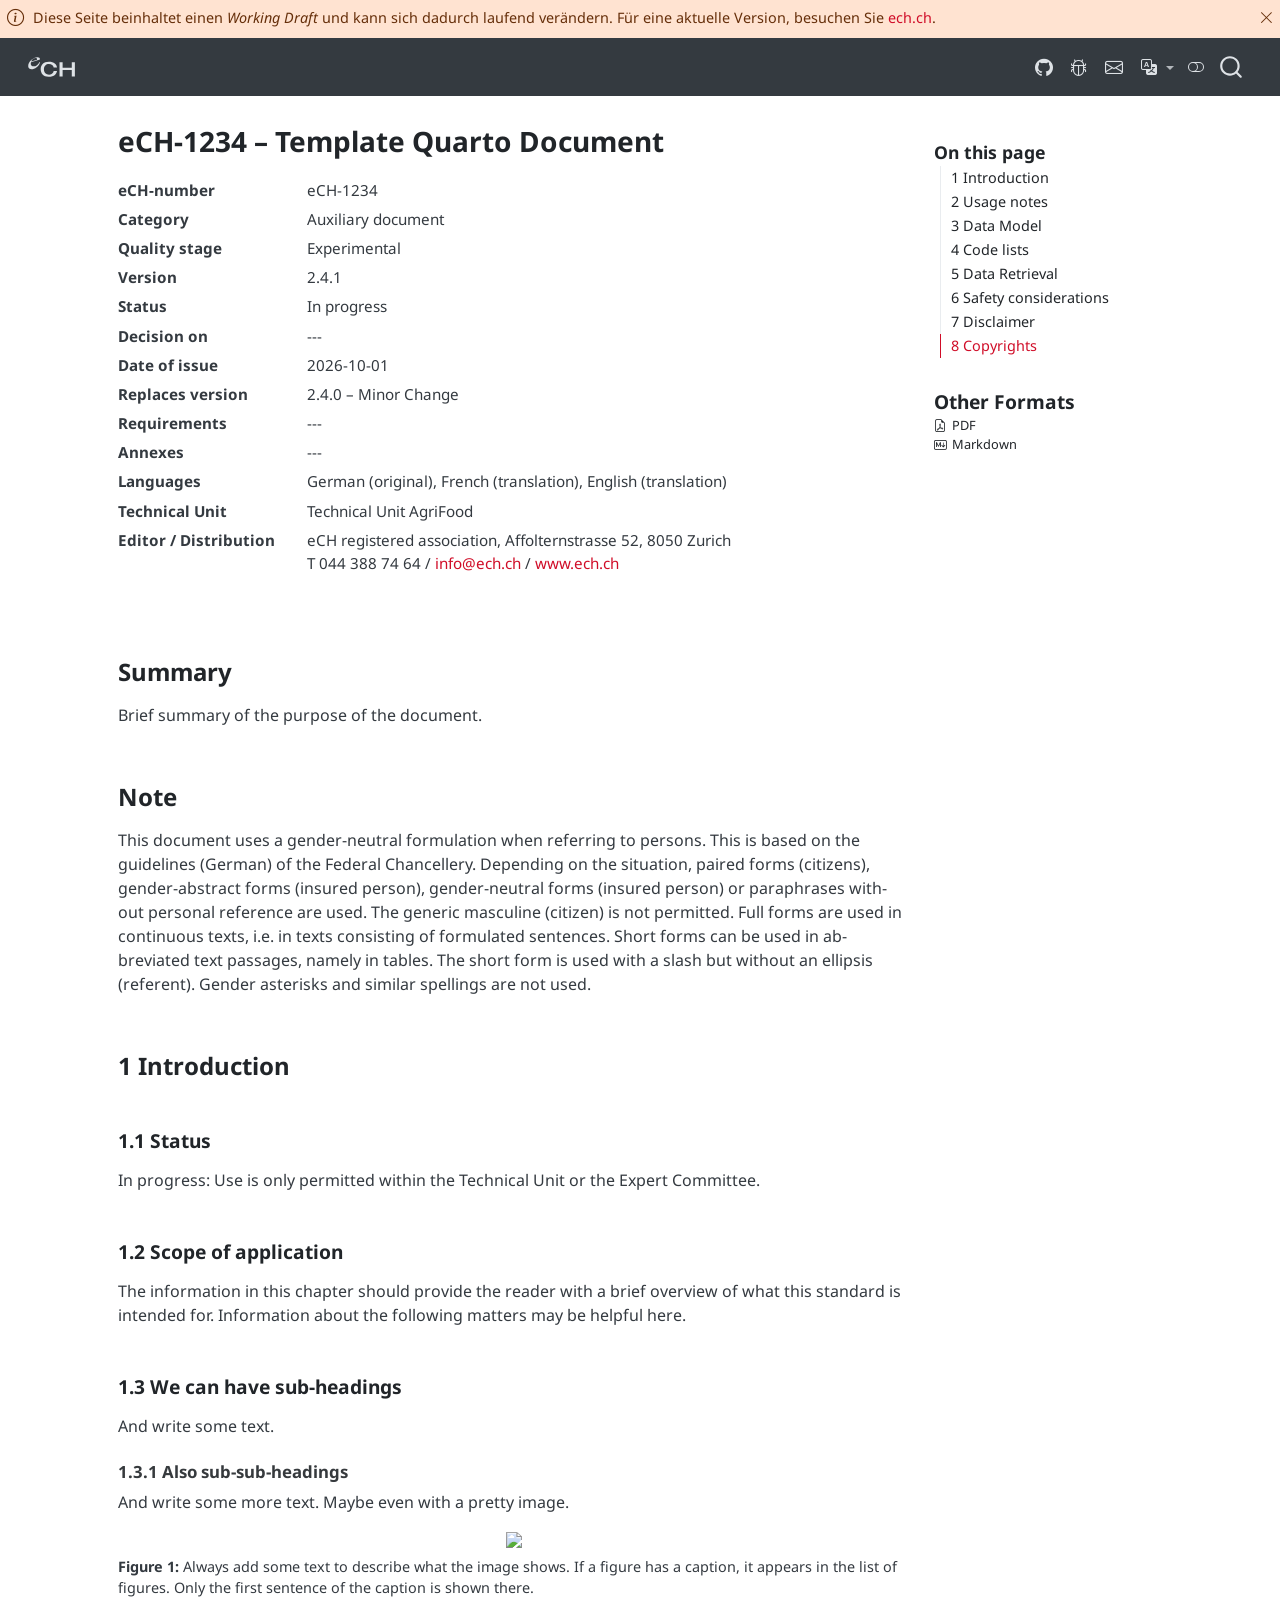
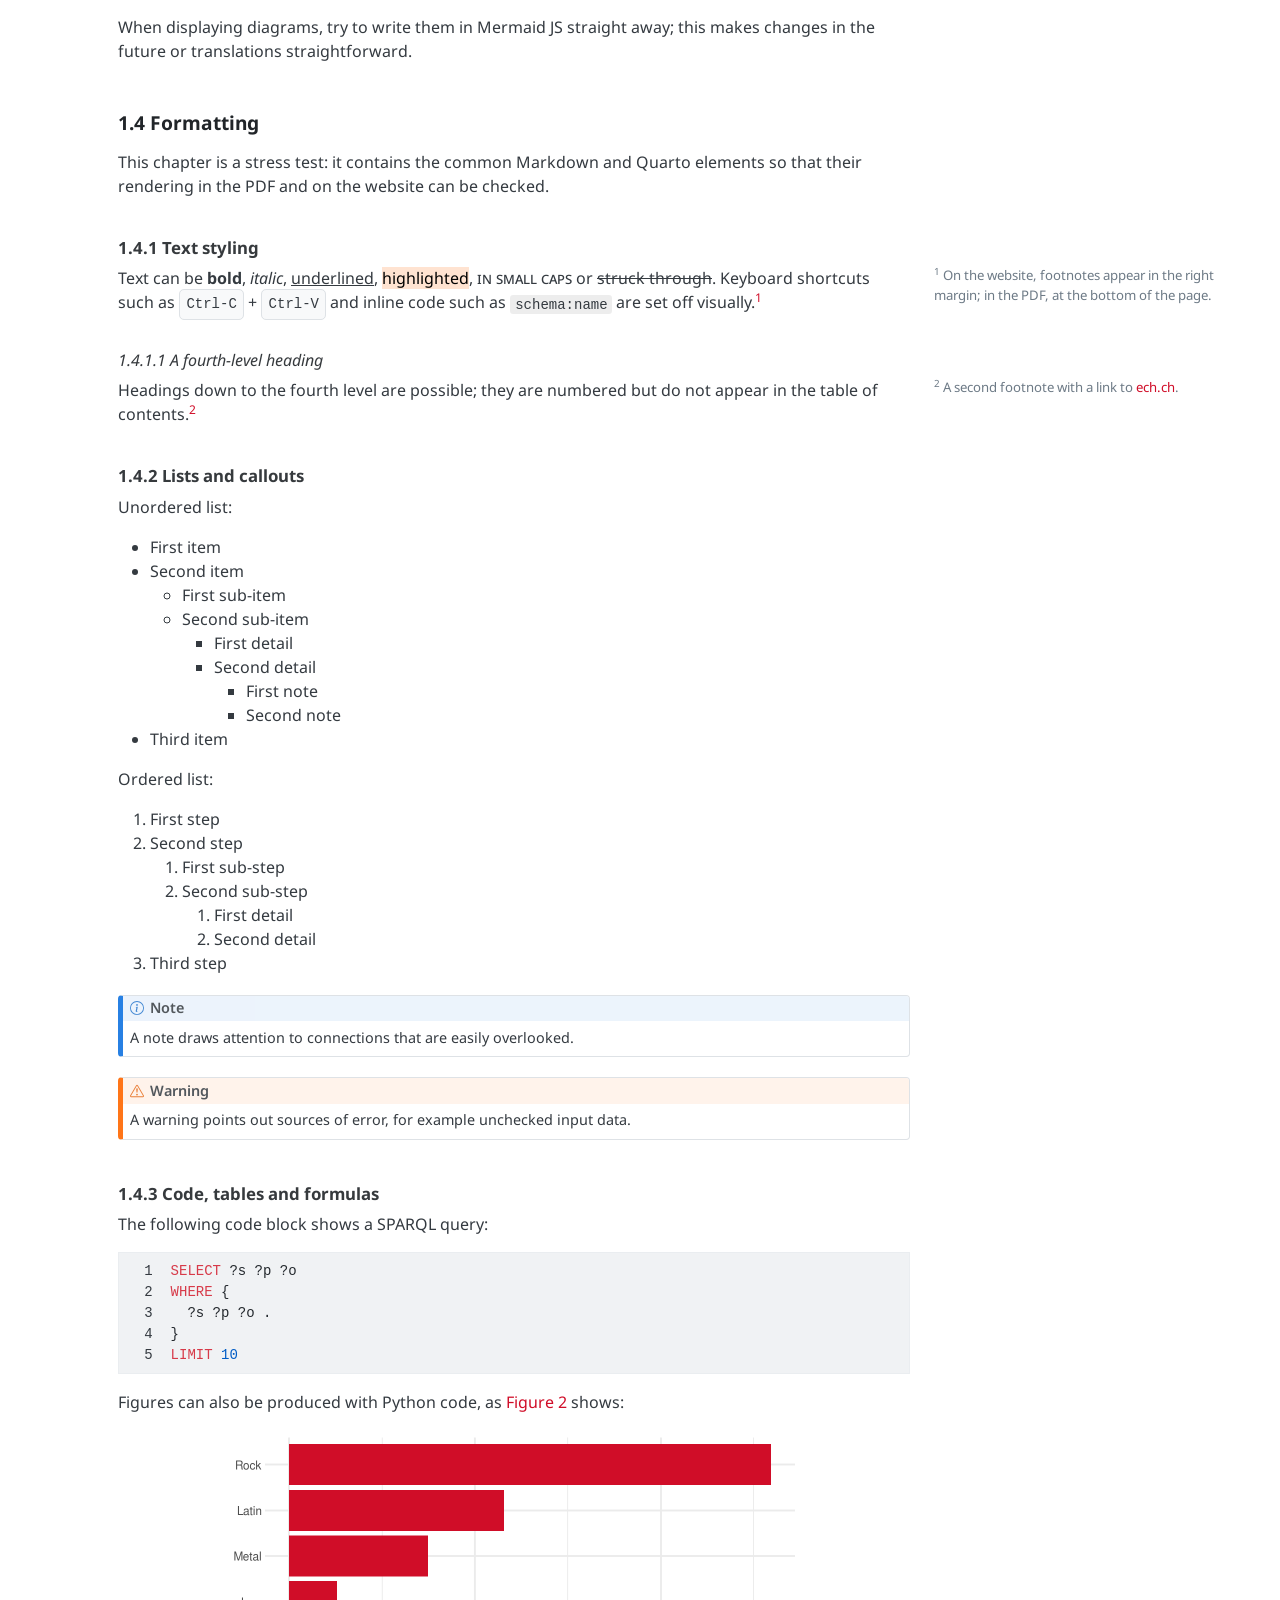
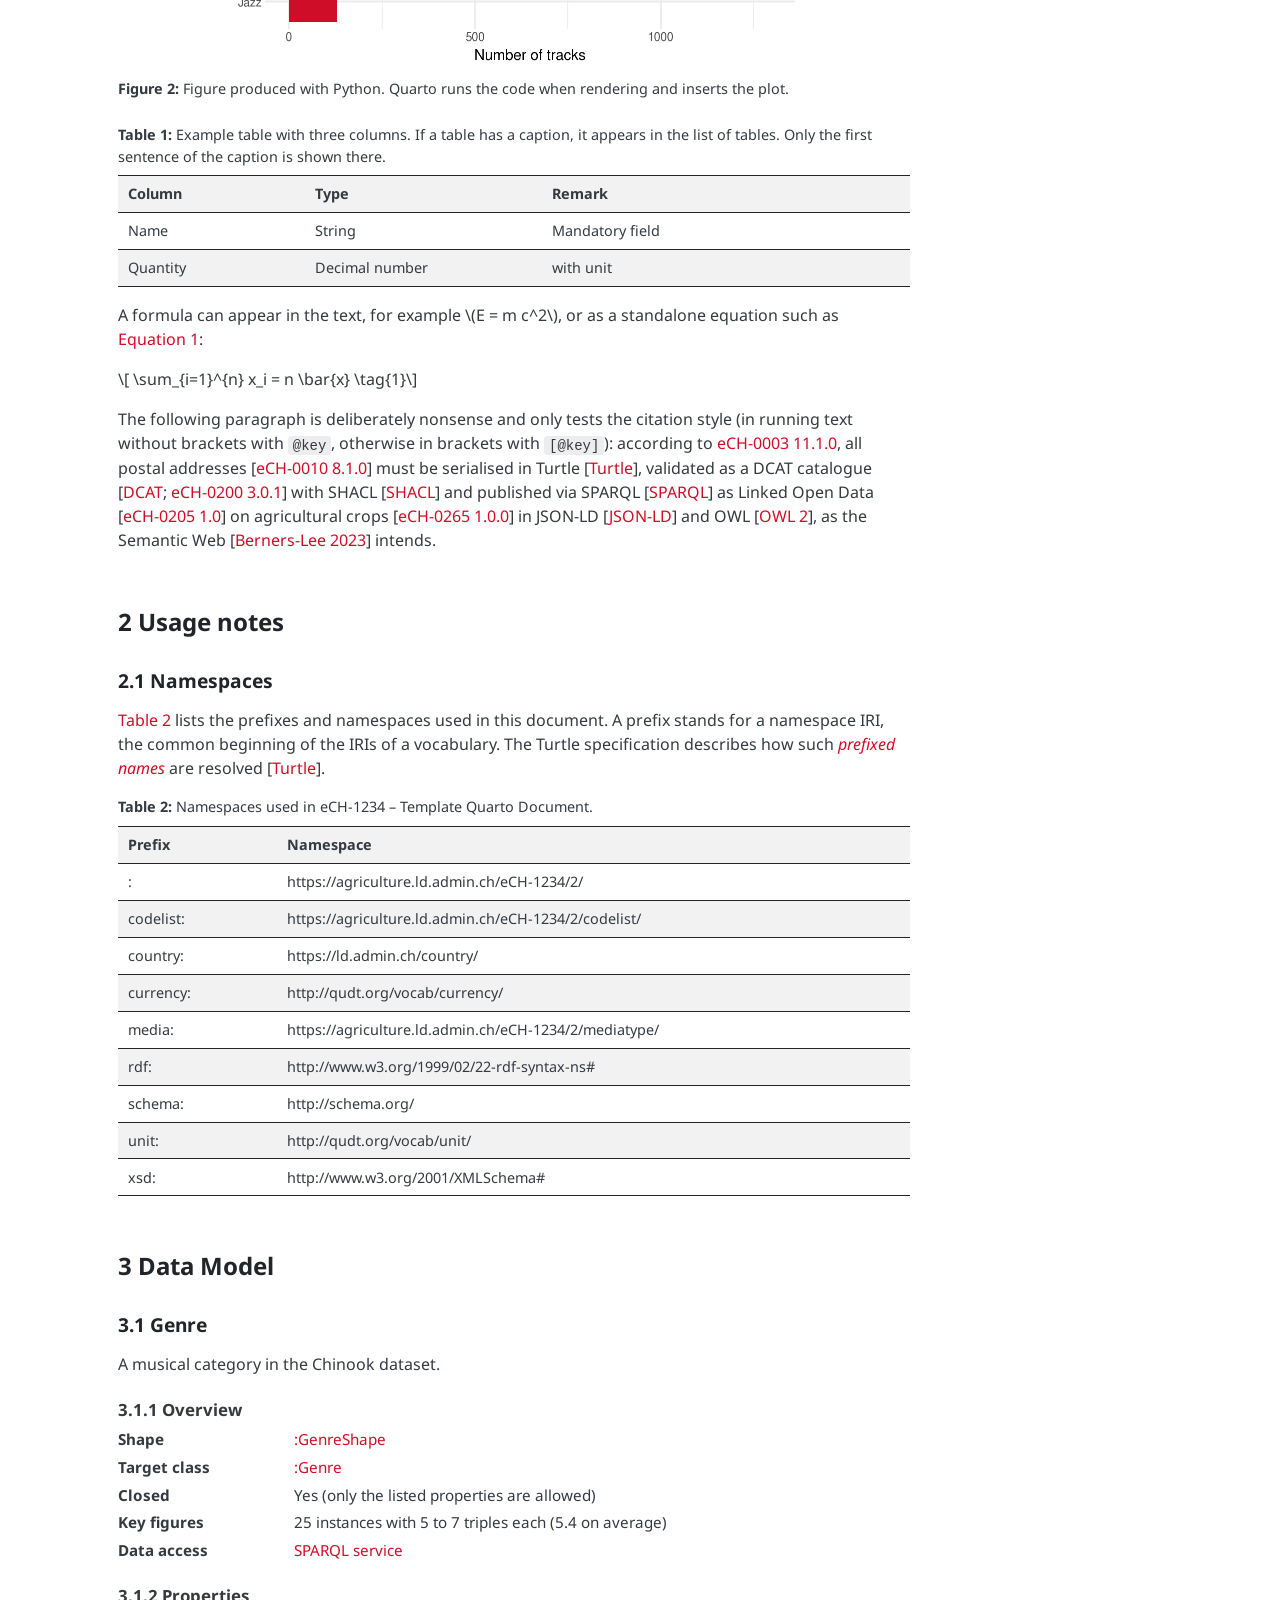
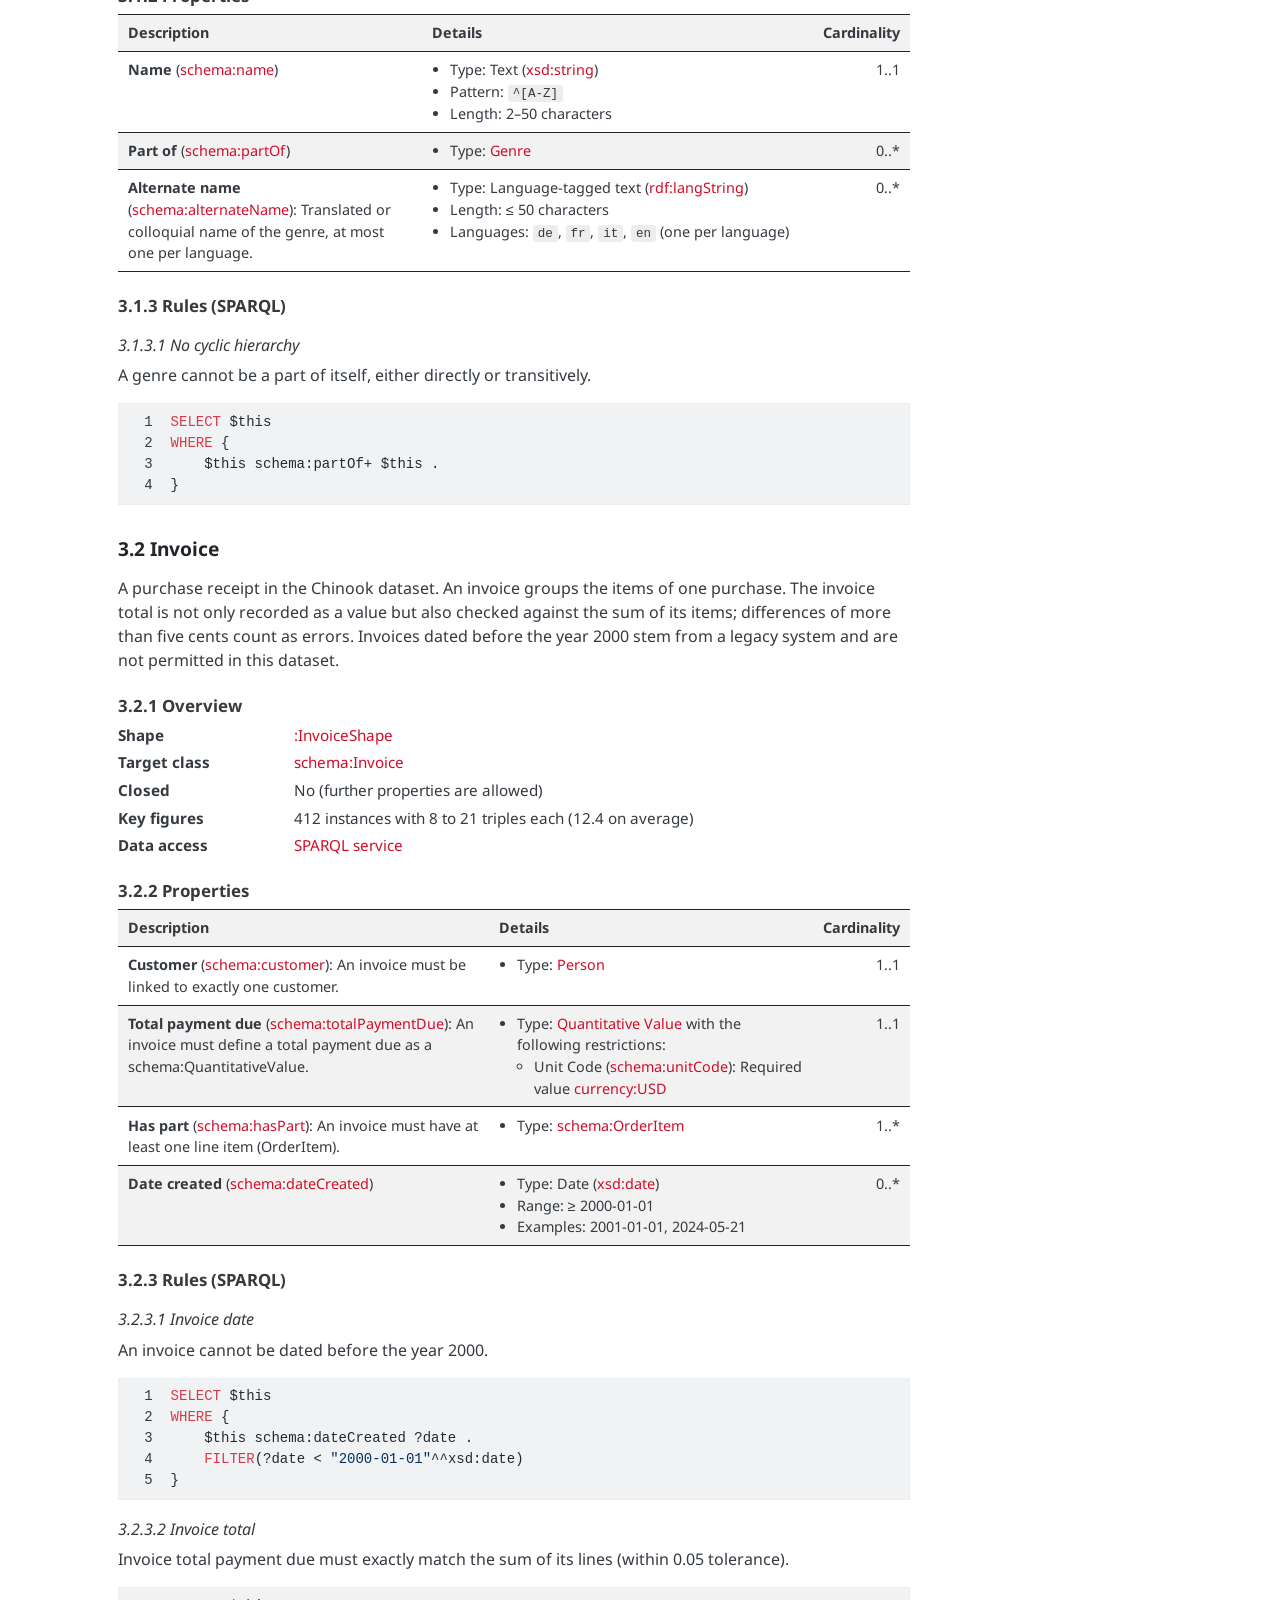
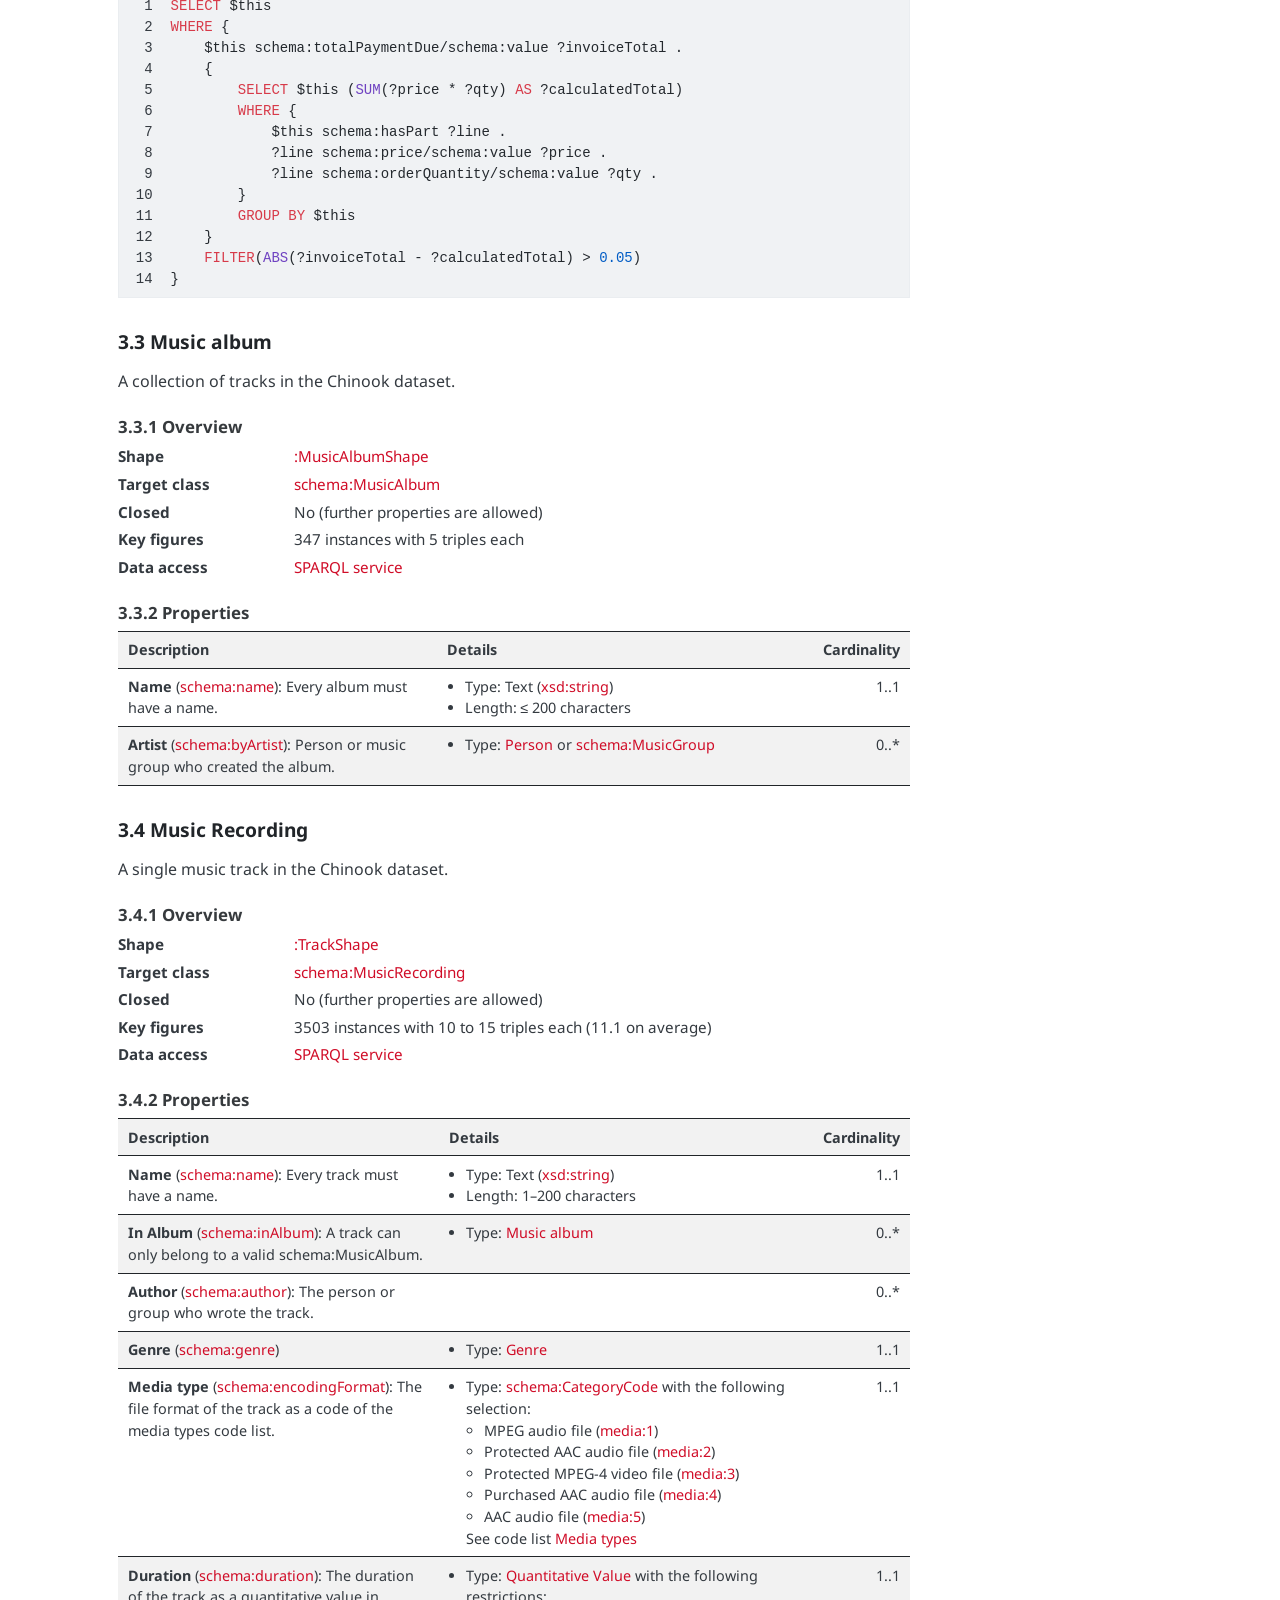
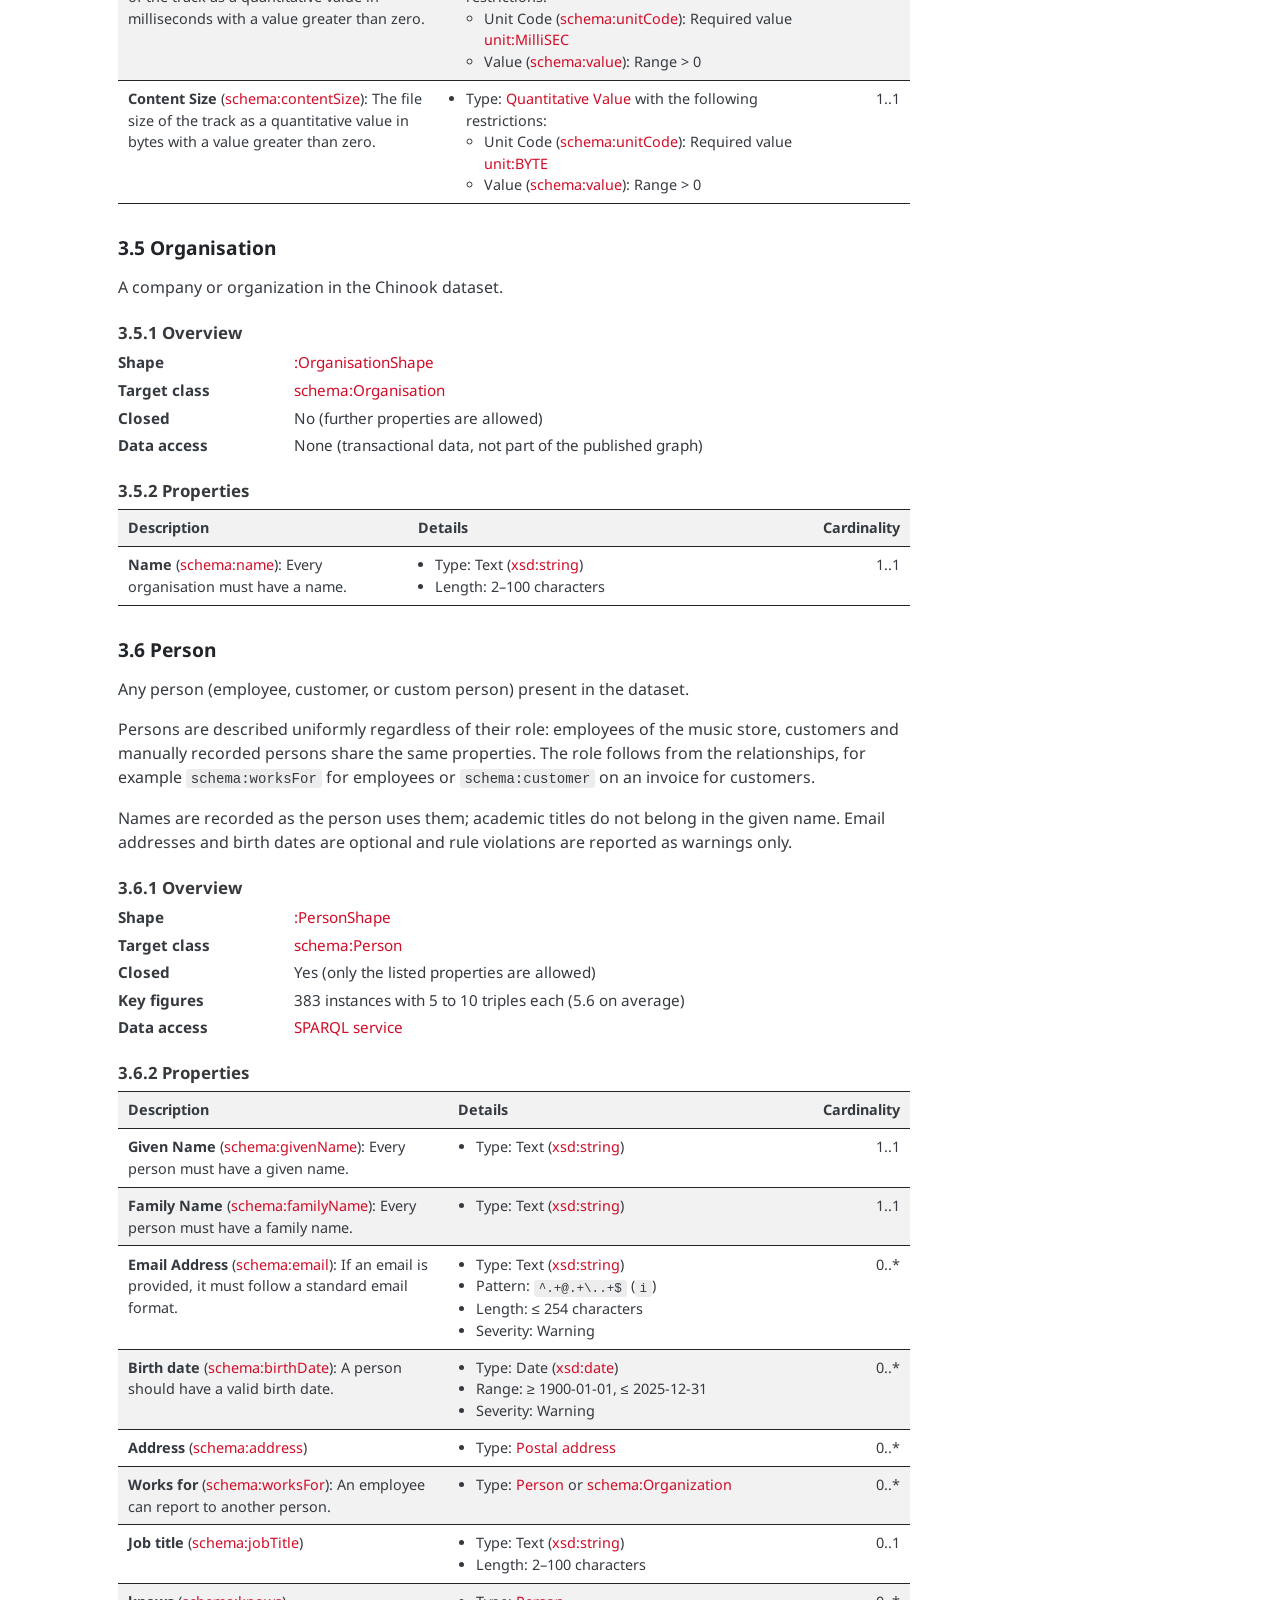
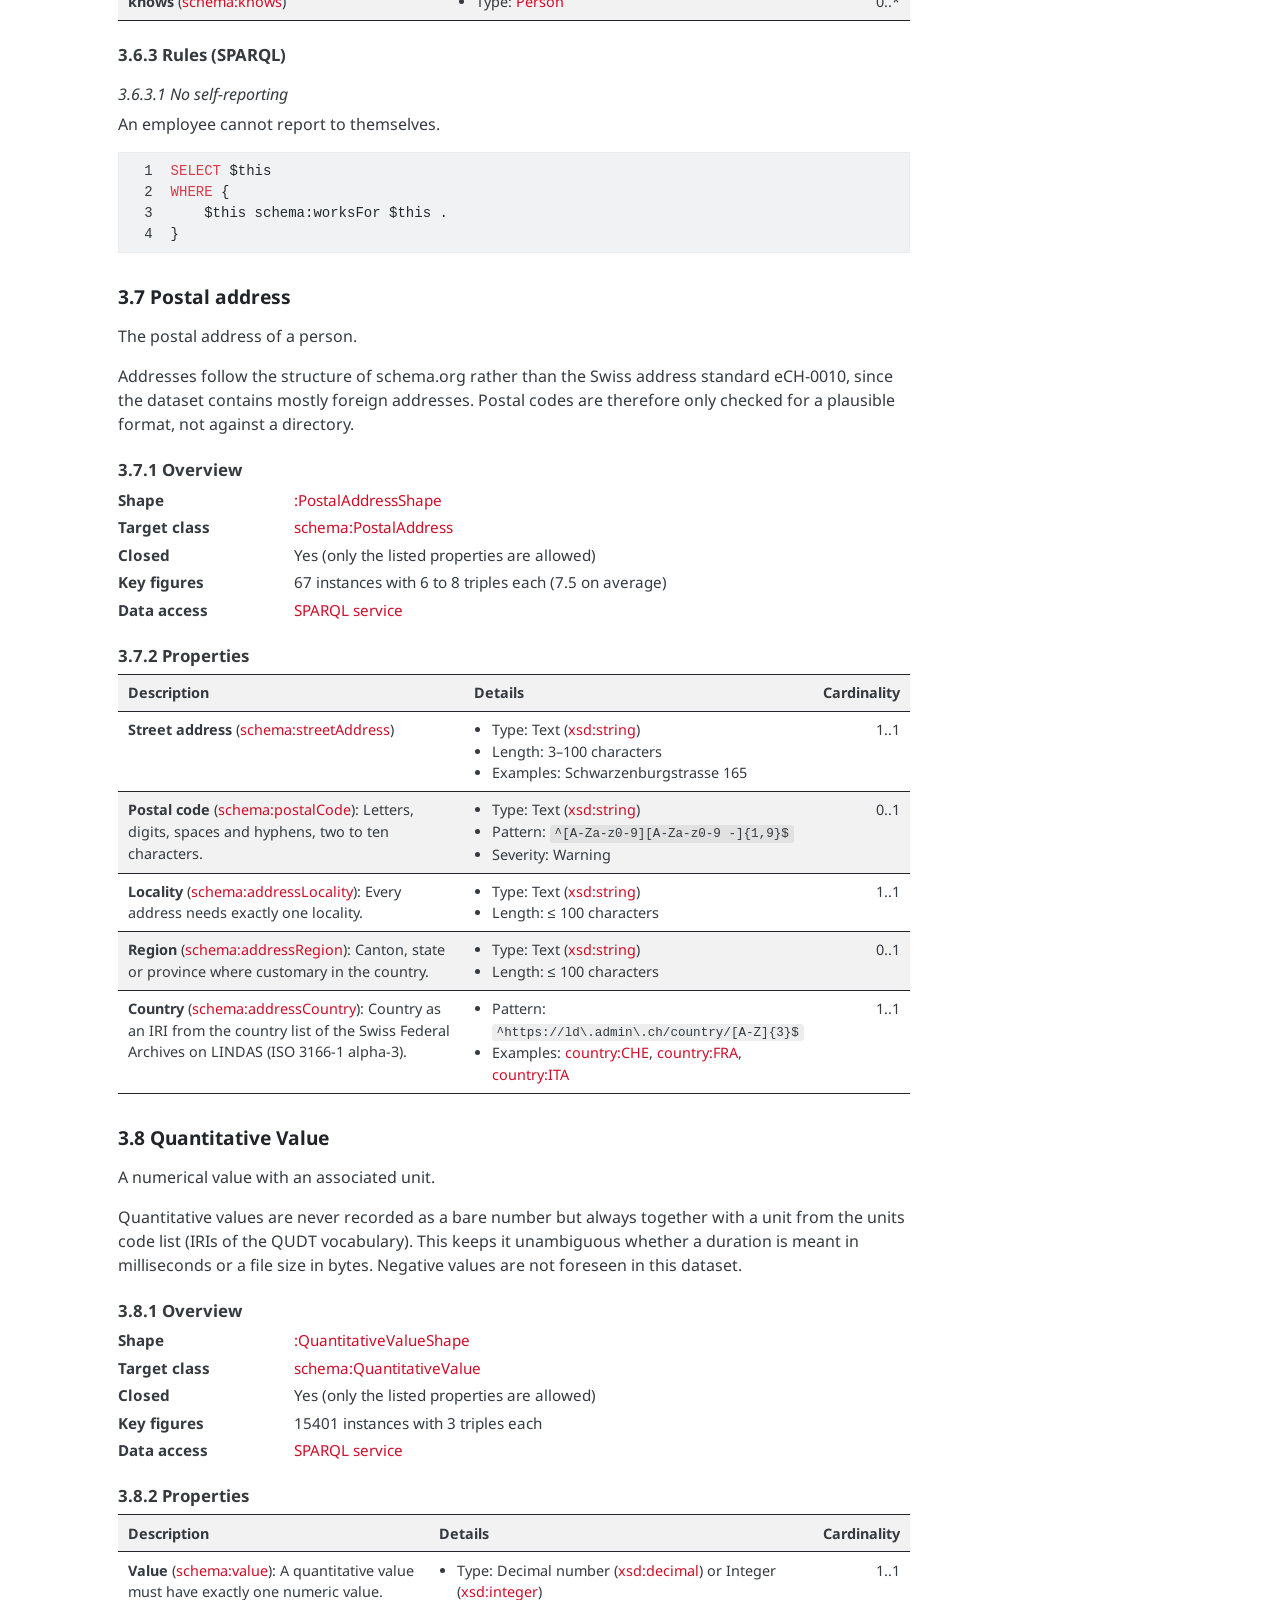
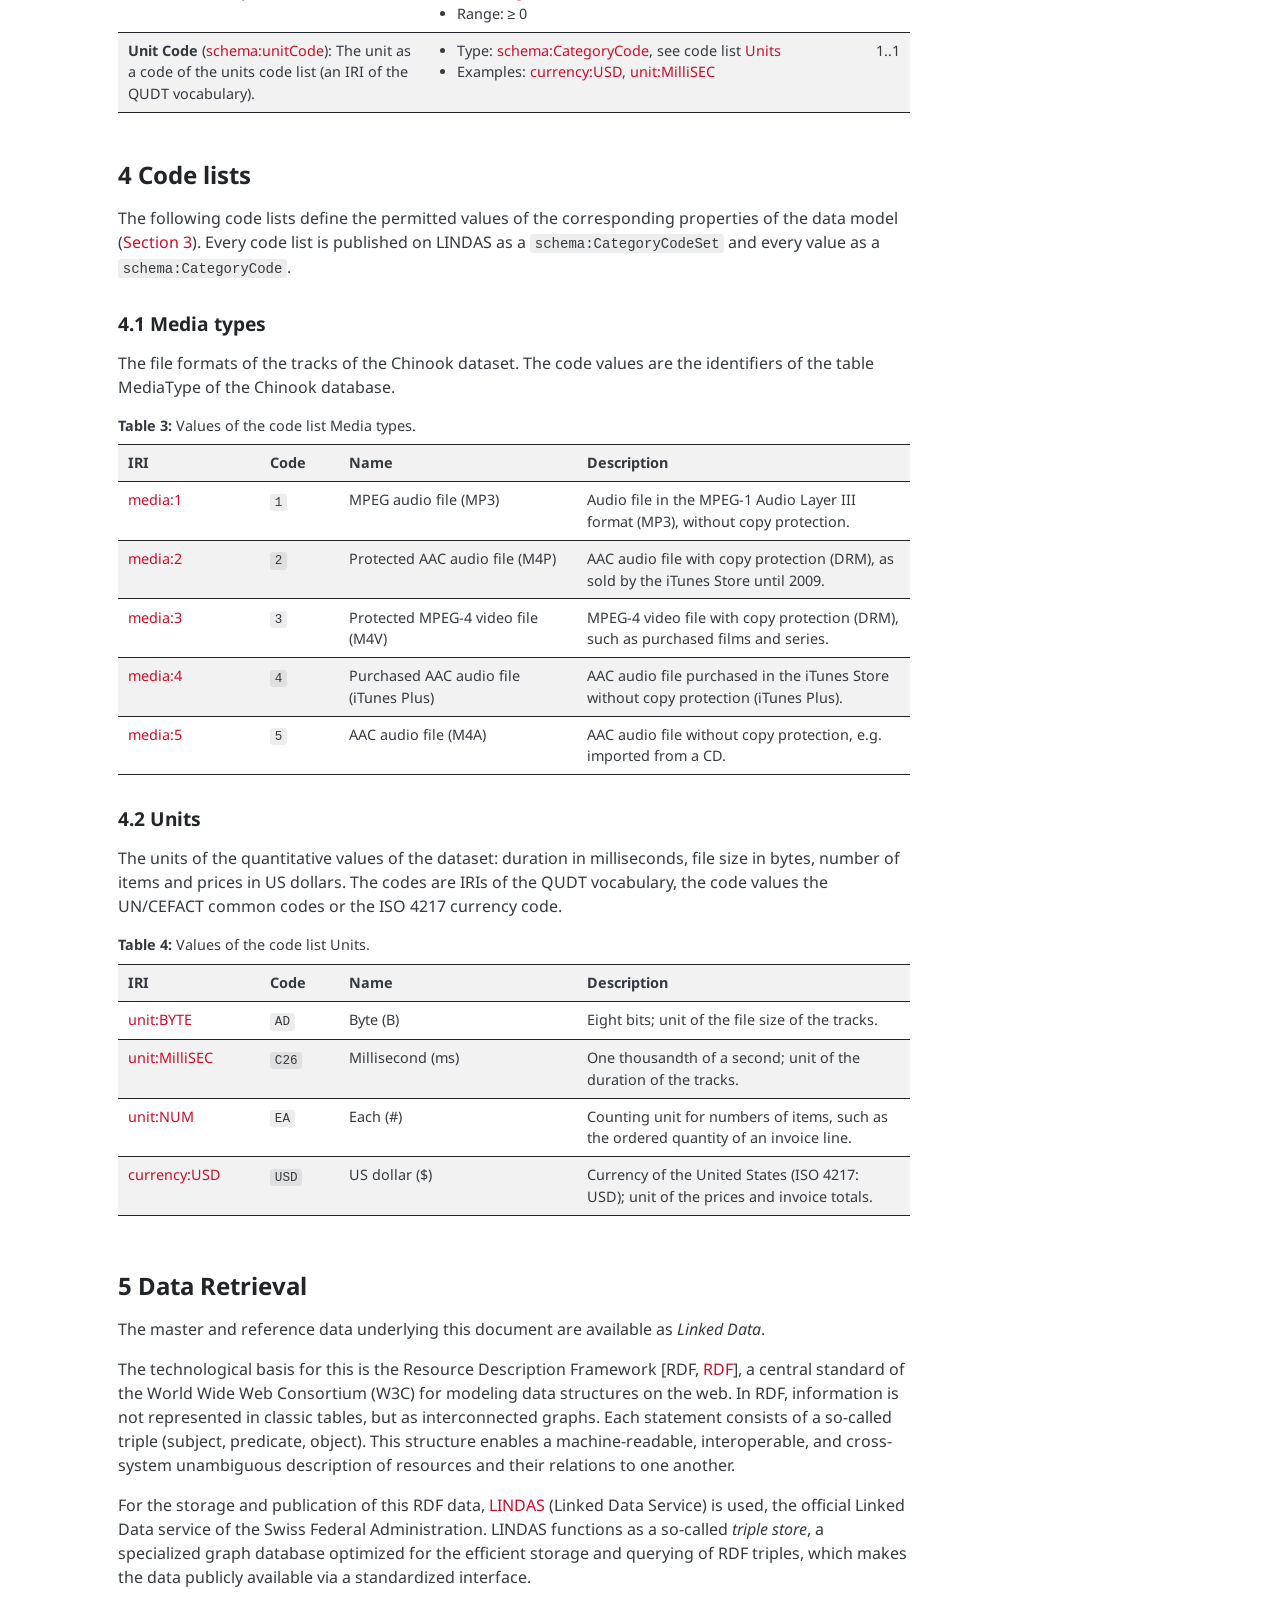
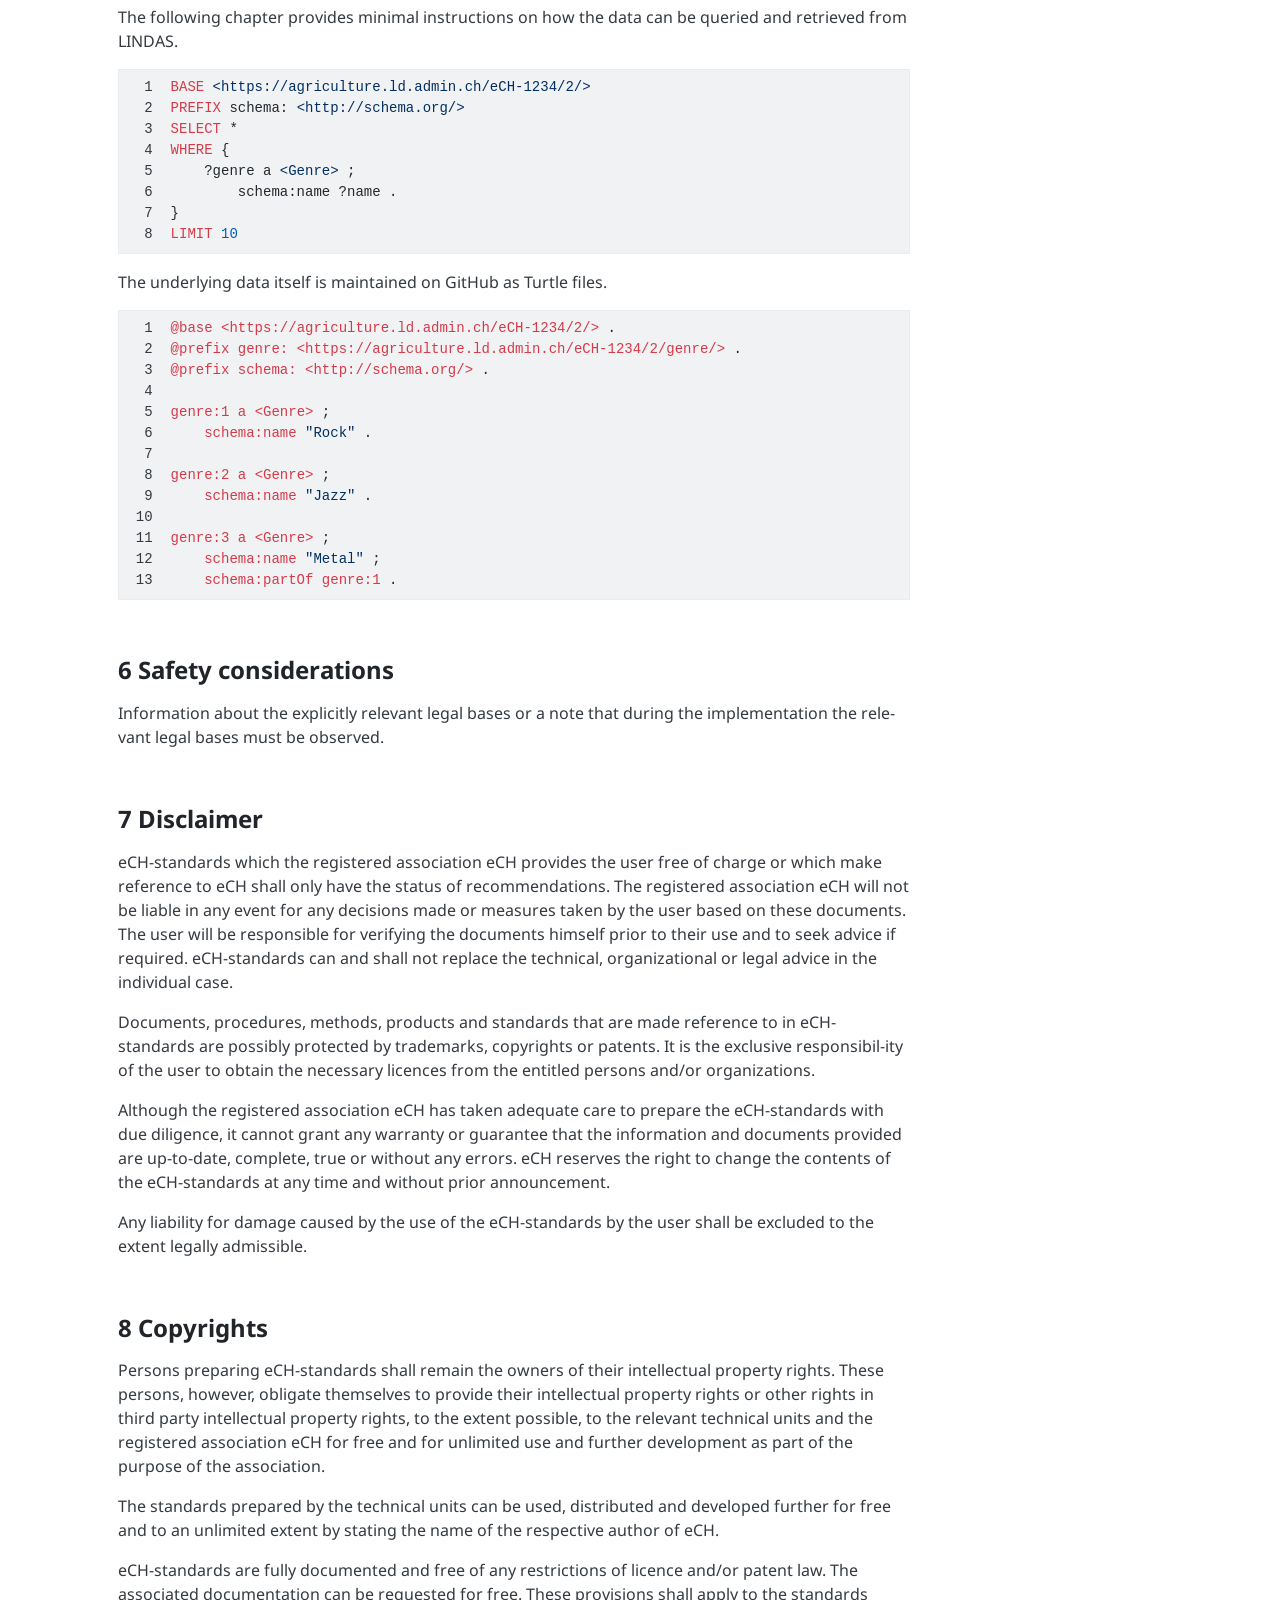
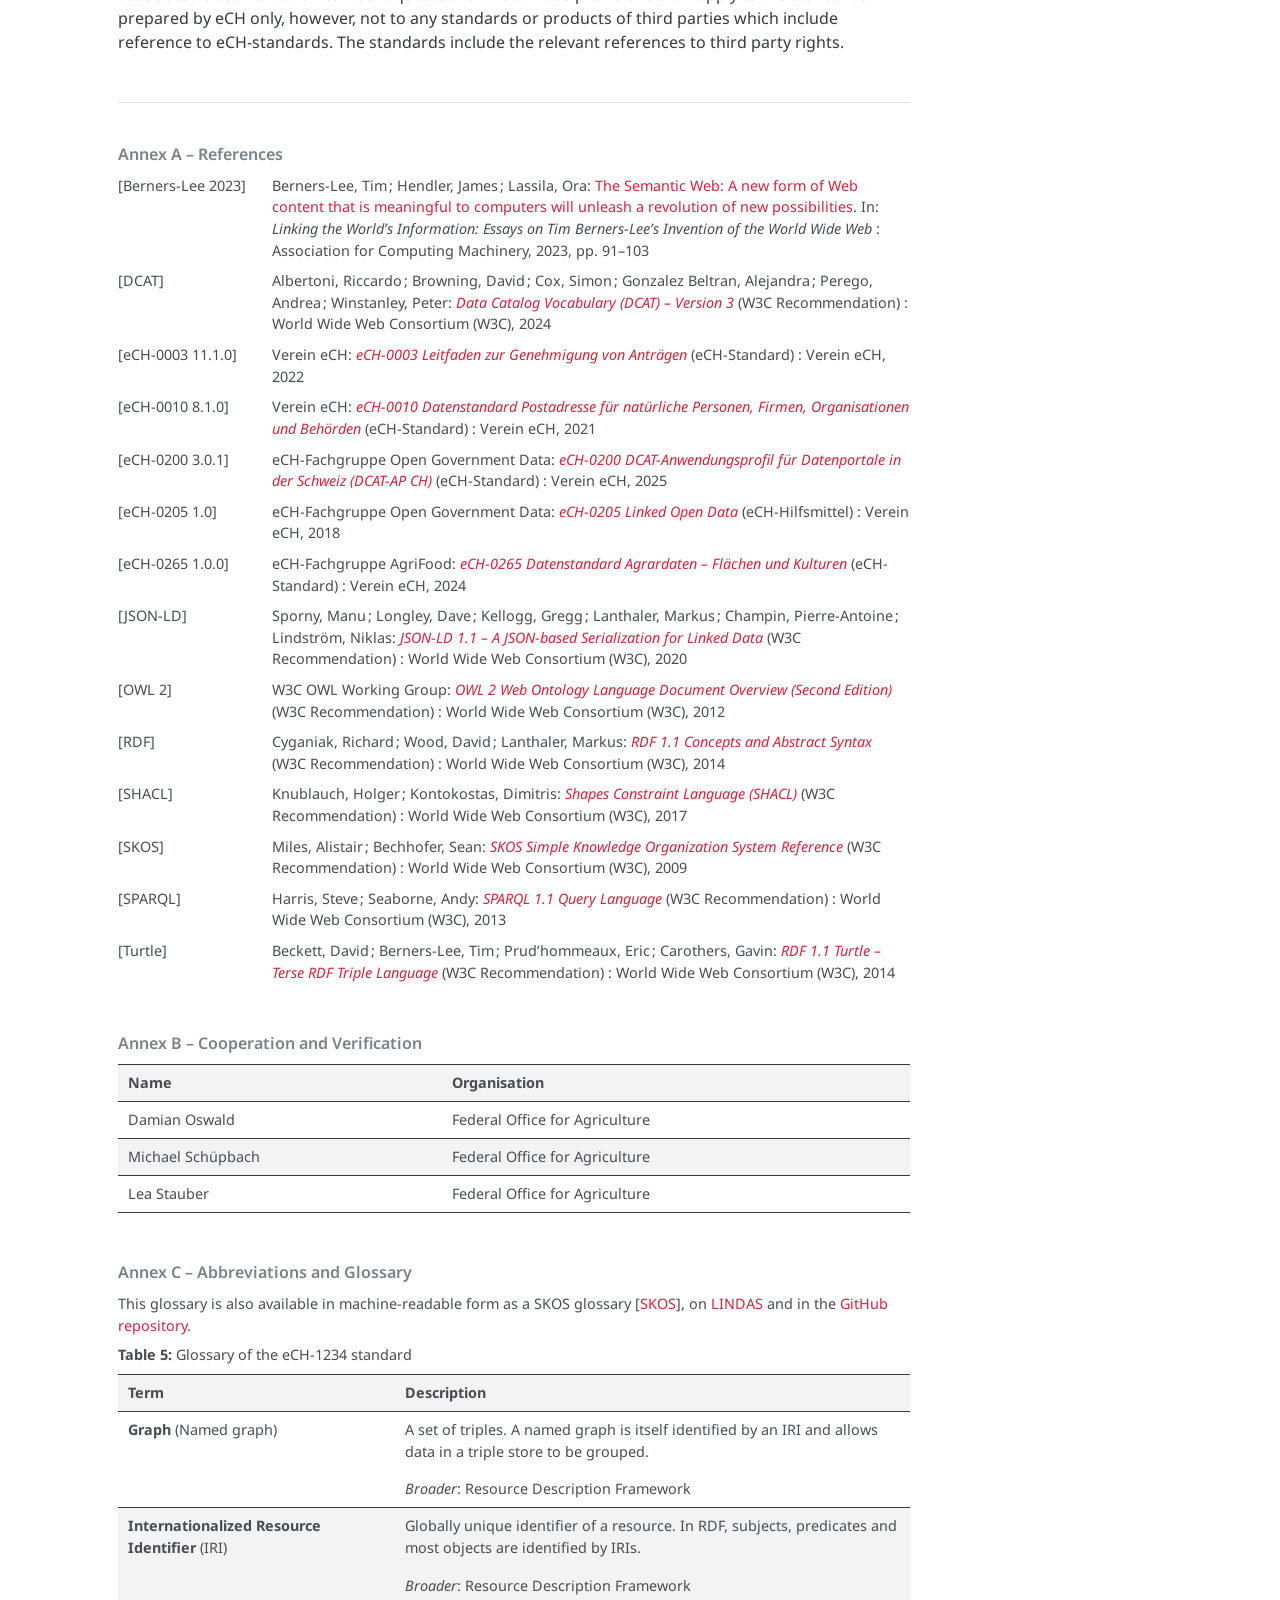
==== commit 315dc0cc: "deploy: 9ea45bd5d8504ecb929c013ee2d90c5847349601" ====
--- a/en/index.html
+++ b/en/index.html
@@ -2,7 +2,7 @@
 <html xmlns="http://www.w3.org/1999/xhtml" lang="en" xml:lang="en"><head>
 
 <meta charset="utf-8">
-<meta name="generator" content="quarto-1.10.19">
+<meta name="generator" content="quarto-1.11.9">
 
 <meta name="viewport" content="width=device-width, initial-scale=1.0, user-scalable=yes">
 
@@ -94,18 +94,19 @@
 <link href="../assets/favicon.svg" rel="icon" type="image/svg+xml">
 <script src="../site_libs/quarto-html/quarto.js" type="module"></script>
 <script src="../site_libs/quarto-html/tabsets/tabsets.js" type="module"></script>
+<script src="../site_libs/quarto-html/scrollable-regions/scrollable-regions.js" type="module"></script>
 <script src="../site_libs/quarto-html/popper.min.js"></script>
 <script src="../site_libs/quarto-html/tippy.umd.min.js"></script>
 <script src="../site_libs/quarto-html/anchor.min.js"></script>
 <link href="../site_libs/quarto-html/tippy.css" rel="stylesheet">
-<link href="../site_libs/quarto-html/quarto-syntax-highlighting-5c1318cf63eba56dbef7ba16bc7d56f5.css" rel="stylesheet" class="quarto-color-scheme" id="quarto-text-highlighting-styles">
-<link href="../site_libs/quarto-html/quarto-syntax-highlighting-dark-6453f418aeef366c23116eb9cb0b6816.css" rel="stylesheet" class="quarto-color-scheme quarto-color-alternate" id="quarto-text-highlighting-styles">
-<link href="../site_libs/quarto-html/quarto-syntax-highlighting-5c1318cf63eba56dbef7ba16bc7d56f5.css" rel="stylesheet" class="quarto-color-scheme-extra" id="quarto-text-highlighting-styles">
+<link href="../site_libs/quarto-html/quarto-syntax-highlighting-5de16f5e46225c21e2daa90d340bf64f.css" rel="stylesheet" class="quarto-color-scheme" id="quarto-text-highlighting-styles">
+<link href="../site_libs/quarto-html/quarto-syntax-highlighting-dark-3218d7d29a29f08bc4fdf3802c3e3ca5.css" rel="stylesheet" class="quarto-color-scheme quarto-color-alternate" id="quarto-text-highlighting-styles">
+<link href="../site_libs/quarto-html/quarto-syntax-highlighting-5de16f5e46225c21e2daa90d340bf64f.css" rel="stylesheet" class="quarto-color-scheme-extra" id="quarto-text-highlighting-styles">
 <script src="../site_libs/bootstrap/bootstrap.min.js"></script>
 <link href="../site_libs/bootstrap/bootstrap-icons.css" rel="stylesheet">
-<link href="../site_libs/bootstrap/bootstrap-8f6645186e80f0bc185e060285db0f42.min.css" rel="stylesheet" append-hash="true" class="quarto-color-scheme" id="quarto-bootstrap" data-mode="light">
-<link href="../site_libs/bootstrap/bootstrap-dark-fa5aca43eaa1315c24c47a55d81c8eac.min.css" rel="stylesheet" append-hash="true" class="quarto-color-scheme quarto-color-alternate" id="quarto-bootstrap" data-mode="dark">
-<link href="../site_libs/bootstrap/bootstrap-8f6645186e80f0bc185e060285db0f42.min.css" rel="stylesheet" append-hash="true" class="quarto-color-scheme-extra" id="quarto-bootstrap" data-mode="light">
+<link href="../site_libs/bootstrap/bootstrap-e44b05b598f4e4c1cc8951de8c71ed97.min.css" rel="stylesheet" append-hash="true" class="quarto-color-scheme" id="quarto-bootstrap" data-mode="light">
+<link href="../site_libs/bootstrap/bootstrap-dark-50f67064a0c5ee49d1c61c3ec75f3be4.min.css" rel="stylesheet" append-hash="true" class="quarto-color-scheme quarto-color-alternate" id="quarto-bootstrap" data-mode="dark">
+<link href="../site_libs/bootstrap/bootstrap-e44b05b598f4e4c1cc8951de8c71ed97.min.css" rel="stylesheet" append-hash="true" class="quarto-color-scheme-extra" id="quarto-bootstrap" data-mode="light">
 <script src="../site_libs/quarto-contrib/kbd/kbd.js"></script>
 <link href="../site_libs/quarto-contrib/kbd/kbd.css" rel="stylesheet">
 <script id="quarto-search-options" type="application/json">{
@@ -168,7 +169,7 @@
 
 </head>
 
-<body class="nav-fixed quarto-light"><script id="quarto-html-before-body" type="application/javascript">
+<body class="nav-fixed quarto-light"><a id="quarto-skip-link" class="visually-hidden-focusable" href="#quarto-document-content">Skip to main content</a><script id="quarto-html-before-body" type="application/javascript">
     const toggleBodyColorMode = (bsSheetEl) => {
       const mode = bsSheetEl.getAttribute("data-mode");
       const bodyEl = window.document.querySelector("body");
@@ -191,6 +192,7 @@
       for (let i=0; i < toggles.length; i++) {
         const toggle = toggles[i];
         if (toggle) {
+          toggle.setAttribute("aria-checked", alternate ? "true" : "false");
           if (alternate) {
             toggle.classList.add("alternate");
           } else {
@@ -220,13 +222,19 @@
       manageTransitions('#quarto-margin-sidebar .nav-link', true);
       // Switch the toggles
       setColorSchemeToggle(alternate)
-      // Hack to workaround the fact that safari doesn't
-      // properly recolor the scrollbar when toggling (#1455)
+    }
+    // Hack to workaround the fact that safari doesn't
+    // properly recolor the scrollbar when toggling (#1455).
+    // Not run on load: stylesheets are set before first paint there, and
+    // scrolling would undo the scroll to a URL fragment (#14973).
+    // The one pixel nudge keeps the reader where they were.
+    const refreshSafariScrollbar = () => {
       if (navigator.userAgent.indexOf('Safari') > 0 && navigator.userAgent.indexOf('Chrome') == -1) {
         manageTransitions("body", false);
-        window.scrollTo(0, 1);
+        const scrollY = window.scrollY;
+        window.scrollTo(0, scrollY > 0 ? scrollY - 1 : 1);
         setTimeout(() => {
-          window.scrollTo(0, 0);
+          window.scrollTo(0, scrollY);
           manageTransitions("body", true);
         }, 40);
       }
@@ -320,6 +328,7 @@
       // Read the current dark / light value
       let toAlternate = !hasAlternateSentinel();
       toggleColorMode(toAlternate);
+      refreshSafariScrollbar();
       setStyleSentinel(toAlternate);
       toggleGiscusIfUsed(toAlternate, darkModeDefault);
       window.dispatchEvent(new Event('resize'));
@@ -337,7 +346,7 @@
     <div id="quarto-announcement" data-announcement-id="567b550b14a91b118b5d849fc5505b9a" class="alert alert-warning hidden"><i class="bi bi-info-circle quarto-announcement-icon"></i><div class="quarto-announcement-content">
 <p>Diese Seite beinhaltet einen <em>Working Draft</em> und kann sich dadurch laufend verändern. Für eine aktuelle Version, besuchen Sie <a href="https://ech.ch/">ech.ch</a>.</p>
 </div><i class="bi bi-x-lg quarto-announcement-action"></i></div>
-    <nav class="navbar navbar-expand-lg " data-bs-theme="dark">
+    <nav class="navbar navbar-expand-lg " data-bs-theme="dark" aria-label="Site">
       <div class="navbar-container container-fluid">
       <div class="navbar-brand-container mx-auto">
     <a href="../index.html" class="navbar-brand navbar-brand-logo">
@@ -345,8 +354,7 @@
     <img src="../assets/ech.svg" alt="eCH" class="navbar-logo dark-content">
     </a>
   </div>
-            <div id="quarto-search" class="" title="Search"></div>
-          <button class="navbar-toggler" type="button" data-bs-toggle="collapse" data-bs-target="#navbarCollapse" aria-controls="navbarCollapse" role="menu" aria-expanded="false" aria-label="Toggle navigation" onclick="if (window.quartoToggleHeadroom) { window.quartoToggleHeadroom(); }">
+          <button class="navbar-toggler" type="button" data-bs-toggle="collapse" data-bs-target="#navbarCollapse" aria-controls="navbarCollapse" aria-expanded="false" aria-label="Toggle navigation" onclick="if (window.quartoToggleHeadroom) { window.quartoToggleHeadroom(); }">
   <span class="navbar-toggler-icon"></span>
 </button>
           <div class="collapse navbar-collapse" id="navbarCollapse">
@@ -390,8 +398,9 @@
 </ul>
           </div> <!-- /navcollapse -->
             <div class="quarto-navbar-tools">
-  <a href="" class="quarto-color-scheme-toggle quarto-navigation-tool  px-1" onclick="window.quartoToggleColorScheme(); return false;" title="Toggle dark mode"><i class="bi"></i></a>
-</div>
+  <button type="button" role="switch" aria-checked="false" class="quarto-color-scheme-toggle quarto-navigation-tool  px-1" onclick="window.quartoToggleColorScheme(); return false;" title="Toggle dark mode" aria-label="Toggle dark mode"><i class="bi"></i></button>
+</div>
+            <div id="quarto-search" class="" title="Search"></div>
       </div> <!-- /container-fluid -->
     </nav>
 </header>
@@ -400,7 +409,7 @@
 <!-- sidebar -->
 <!-- margin-sidebar -->
     <div id="quarto-margin-sidebar" class="sidebar margin-sidebar">
-        <nav id="TOC" role="doc-toc" class="toc-active">
+        <nav id="TOC" role="doc-toc" aria-labelledby="toc-title" class="toc-active">
     <h2 id="toc-title">On this page</h2>
    
   <ul class="collapse">
@@ -445,7 +454,7 @@
 <div class="quarto-alternate-formats"><h2>Other Formats</h2><ul><li><a href="index.pdf"><i class="bi bi-file-earmark-pdf"></i>PDF</a></li><li><a href="index.md"><i class="bi bi-markdown"></i>Markdown</a></li></ul></div></nav>
     </div>
 <!-- main -->
-<main class="content page-columns page-full" id="quarto-document-content">
+<main class="content page-columns page-full" id="quarto-document-content" tabindex="-1">
 
 
 <header id="title-block-header" class="quarto-title-block default">
@@ -1919,15 +1928,50 @@
   window.document.addEventListener("DOMContentLoaded", function (event) {
     // Ensure there is a toggle, if there isn't float one in the top right
     if (window.document.querySelector('.quarto-color-scheme-toggle') === null) {
-      const a = window.document.createElement('a');
-      a.classList.add('top-right');
-      a.classList.add('quarto-color-scheme-toggle');
-      a.href = "";
-      a.onclick = function() { try { window.quartoToggleColorScheme(); } catch {} return false; };
+      const toggle = window.document.createElement('button');
+      toggle.type = "button";
+      toggle.setAttribute("role", "switch");
+      toggle.setAttribute("aria-checked", "false");
+      toggle.classList.add('top-right');
+      toggle.classList.add('quarto-color-scheme-toggle');
+      toggle.setAttribute("aria-label", "Toggle dark mode");
+      toggle.onclick = function() { try { window.quartoToggleColorScheme(); } catch {} return false; };
       const i = window.document.createElement("i");
       i.classList.add('bi');
-      a.appendChild(i);
-      window.document.body.appendChild(a);
+      toggle.appendChild(i);
+      // Put the toggle in a landmark of its own, so that landmark navigation
+      // can reach it.
+      //
+      // The container is always a fresh direct child of body, and the toggle is
+      // never moved into page furniture that the theme or the author controls.
+      // The toggle is positioned against the page, so any ancestor that
+      // establishes a containing block captures it: a positioned element or a
+      // grid for position: absolute, and transform, filter, will-change or
+      // contain for position: fixed. A direct child of body has none of these
+      // to inherit, and the shift when one appears is silent and visual.
+      //
+      // ARIA says a document should have at most one banner, and axe reports a
+      // duplicate whether or not the banners carry distinct labels. So use a
+      // header when the page has no banner yet, and a named region otherwise.
+      //
+      // A header is a banner wherever it sits, unless it is inside sectioning
+      // content, so this cannot just look at the children of body: a custom
+      // page layout wraps the title block header in a plain div. An explicit
+      // role="banner" always counts.
+      const sectioning = 'article, aside, main, nav, section, [role="article"], [role="complementary"], [role="main"], [role="navigation"], [role="region"]';
+      const hasBanner = Array.from(
+        window.document.querySelectorAll('header:not([role]), [role="banner"]')
+      ).some(function(el) {
+        return el.hasAttribute("role") || el.closest(sectioning) === null;
+      });
+      const container = window.document.createElement(hasBanner ? "div" : "header");
+      if (hasBanner) {
+        container.setAttribute("role", "region");
+        container.setAttribute("aria-label", "Toggle dark mode");
+      }
+      container.classList.add('quarto-color-scheme-toggle-container');
+      container.appendChild(toggle);
+      window.document.body.appendChild(container);
     }
     setColorSchemeToggle(hasAlternateSentinel())
     const icon = "";
@@ -2006,7 +2050,8 @@
           return filterRegex.test(href) || localhostRegex.test(href) || mailtoRegex.test(href);
       }
       // Inspect non-navigation links and adorn them if external
-     var links = window.document.querySelectorAll('a[href]:not(.nav-link):not(.navbar-brand):not(.toc-action):not(.sidebar-link):not(.sidebar-item-toggle):not(.pagination-link):not(.no-external):not([aria-hidden]):not(.dropdown-item):not(.quarto-navigation-tool):not(.about-link)');
+      window.quartoDecorateExternalLinks = function (root) {
+     var links = (root || window.document).querySelectorAll('a[href]:not(.nav-link):not(.navbar-brand):not(.toc-action):not(.sidebar-link):not(.sidebar-item-toggle):not(.pagination-link):not(.no-external):not([aria-hidden]):not(.dropdown-item):not(.quarto-navigation-tool):not(.about-link)');
       for (var i=0; i<links.length; i++) {
         const link = links[i];
         if (!isInternal(link.href)) {
@@ -2015,8 +2060,69 @@
           if (link.dataset.originalHref !== undefined) {
             link.href = link.dataset.originalHref;
           }
+          if (!link.classList.contains('no-external-icon')) {
+          }
         }
       }
+      };
+      window.quartoDecorateExternalLinks(window.document);
+    // Esc closes the popup (WCAG 1.4.13) and focus leaving both trigger and
+    // popup closes it (WCAG 2.4.11); tippy handles neither for interactive popups.
+    const hideOnEscAndFocusOut = {
+      name: 'hideOnEscAndFocusOut',
+      defaultValue: true,
+      fn(instance) {
+        const dismiss = () => {
+          // A show scheduled by the trigger delay would otherwise reopen it
+          instance.clearDelayTimeouts();
+          instance.hide();
+        };
+        const onKeyDown = (event) => {
+          if (event.key !== 'Escape') {
+            return;
+          }
+          // Keep Esc from also reaching page handlers (e.g. reveal.js overview),
+          // except an open reveal.js slide menu, which Esc should close too.
+          // The menu handles keys only when its keyboard option is on.
+          const menuHandlesEsc = window.Reveal?.getPlugin?.('menu')?.isOpen() &&
+            window.Reveal.getConfig().menu?.keyboard !== false;
+          if (!menuHandlesEsc) {
+            event.stopPropagation();
+          }
+          if (instance.popper.contains(window.document.activeElement)) {
+            // Disabled while refocusing so the focus trigger does not reopen it
+            instance.disable();
+            instance.reference.focus();
+            instance.enable();
+          }
+          dismiss();
+        };
+        const onFocusOut = (event) => {
+          const target = event.relatedTarget;
+          if (target && !instance.reference.contains(target) &&
+              !instance.popper.contains(target)) {
+            dismiss();
+          }
+        };
+        // On the trigger too: a click trigger (code-annotations: select) has no
+        // blur handling. Attached for the instance's lifetime so leaving the
+        // trigger also cancels a show still pending on the trigger delay.
+        instance.reference.addEventListener('focusout', onFocusOut);
+        return {
+          onShow() {
+            window.document.addEventListener('keydown', onKeyDown, true);
+            instance.popper.addEventListener('focusout', onFocusOut);
+          },
+          onHide() {
+            window.document.removeEventListener('keydown', onKeyDown, true);
+            instance.popper.removeEventListener('focusout', onFocusOut);
+          },
+          onDestroy() {
+            instance.reference.removeEventListener('focusout', onFocusOut);
+          },
+        };
+      },
+    };
     function tippyHover(el, contentFn, onTriggerFn, onUntriggerFn) {
       const config = {
         allowHTML: true,
@@ -2030,6 +2136,7 @@
         interactiveBorder: 10,
         theme: 'quarto',
         placement: 'bottom-start',
+        plugins: [hideOnEscAndFocusOut],
       };
       if (contentFn) {
         config.content = contentFn;
@@ -2192,44 +2299,54 @@
           const lineIds = lines.map((line) => {
             return targetCell + "-" + line;
           })
-          let top = null;
-          let height = null;
-          let parent = null;
+          // Each band is positioned against its own containing block, which is
+          // not the offsetParent of the lines, so place it from client rects.
+          const placeBand = (band, firstEl, lastEl, codeBlock) => {
+            const container = band.offsetParent;
+            if (container === null) {
+              return;
+            }
+            const containerRect = container.getBoundingClientRect();
+            // Reveal.js scales slides with a transform, so convert client
+            // pixels back to the CSS pixels of the container.
+            const scale = containerRect.height / container.offsetHeight || 1;
+            const firstRect = firstEl.getBoundingClientRect();
+            const lastRect = lastEl.getBoundingClientRect();
+            const top = (firstRect.top - containerRect.top) / scale - container.clientTop + container.scrollTop;
+            const height = (lastRect.bottom - firstRect.top) / scale;
+            band.style.top = top - 2 + "px";
+            band.style.height = height + 4 + "px";
+            if (codeBlock) {
+              // Without the copy button wrapper, the containing block is wider
+              // than the code block, so span the code block explicitly.
+              const blockRect = codeBlock.getBoundingClientRect();
+              band.style.left = (blockRect.left - containerRect.left) / scale - container.clientLeft + container.scrollLeft + "px";
+              band.style.width = blockRect.width / scale + "px";
+            }
+          };
           if (lineIds.length > 0) {
-              //compute the position of the single el (top and bottom and make a div)
-              const el = window.document.getElementById(lineIds[0]);
-              top = el.offsetTop;
-              height = el.offsetHeight;
-              parent = el.parentElement.parentElement;
-            if (lineIds.length > 1) {
-              const lastEl = window.document.getElementById(lineIds[lineIds.length - 1]);
-              const bottom = lastEl.offsetTop + lastEl.offsetHeight;
-              height = bottom - top;
+            const el = window.document.getElementById(lineIds[0]);
+            const lastEl = window.document.getElementById(lineIds[lineIds.length - 1]);
+            const parent = el.parentElement.parentElement;
+            // cook up a div (if necessary) and position it
+            let div = window.document.getElementById("code-annotation-line-highlight");
+            if (div === null) {
+              div = window.document.createElement("div");
+              div.setAttribute("id", "code-annotation-line-highlight");
+              div.style.position = 'absolute';
+              parent.appendChild(div);
             }
-            if (top !== null && height !== null && parent !== null) {
-              // cook up a div (if necessary) and position it 
-              let div = window.document.getElementById("code-annotation-line-highlight");
-              if (div === null) {
-                div = window.document.createElement("div");
-                div.setAttribute("id", "code-annotation-line-highlight");
-                div.style.position = 'absolute';
-                parent.appendChild(div);
-              }
-              div.style.top = top - 2 + "px";
-              div.style.height = height + 4 + "px";
-              div.style.left = 0;
-              let gutterDiv = window.document.getElementById("code-annotation-line-highlight-gutter");
-              if (gutterDiv === null) {
-                gutterDiv = window.document.createElement("div");
-                gutterDiv.setAttribute("id", "code-annotation-line-highlight-gutter");
-                gutterDiv.style.position = 'absolute';
-                const codeCell = window.document.getElementById(targetCell);
-                const gutter = codeCell.querySelector('.code-annotation-gutter');
-                gutter.appendChild(gutterDiv);
-              }
-              gutterDiv.style.top = top - 2 + "px";
-              gutterDiv.style.height = height + 4 + "px";
+            placeBand(div, el, lastEl, parent.closest("div.sourceCode") || parent);
+            let gutterDiv = window.document.getElementById("code-annotation-line-highlight-gutter");
+            if (gutterDiv === null) {
+              gutterDiv = window.document.createElement("div");
+              gutterDiv.setAttribute("id", "code-annotation-line-highlight-gutter");
+              gutterDiv.style.position = 'absolute';
+              const codeCell = window.document.getElementById(targetCell);
+              const gutter = codeCell.querySelector('.code-annotation-gutter');
+              gutter.appendChild(gutterDiv);
             }
+            placeBand(gutterDiv, el, lastEl);
             selectedAnnoteEl = annoteEl;
           }
         };
@@ -2328,6 +2445,9 @@
     }
   });
   </script>
+  <script type="application/javascript">
+  window.quartoScrollableRegionsLabels = {"code":"Scrollable code","output":"Scrollable output"};
+  </script>
 </div> <!-- /content -->
 
 
--- a/site_libs/quarto-html/quarto-syntax-highlighting-5de16f5e46225c21e2daa90d340bf64f.css
+++ b/site_libs/quarto-html/quarto-syntax-highlighting-5de16f5e46225c21e2daa90d340bf64f.css
@@ -0,0 +1,210 @@
+/* quarto syntax highlight colors */
+:root {
+  --quarto-hl-al-color: #ff5555;
+  --quarto-hl-an-color: #6a737d;
+  --quarto-hl-at-color: #d73a49;
+  --quarto-hl-bn-color: #005cc5;
+  --quarto-hl-bu-color: #d73a49;
+  --quarto-hl-ch-color: #032f62;
+  --quarto-hl-co-color: #6a737d;
+  --quarto-hl-cv-color: #6a737d;
+  --quarto-hl-cn-color: #005cc5;
+  --quarto-hl-cf-color: #d73a49;
+  --quarto-hl-dt-color: #d73a49;
+  --quarto-hl-dv-color: #005cc5;
+  --quarto-hl-do-color: #6a737d;
+  --quarto-hl-er-color: #ff5555;
+  --quarto-hl-ex-color: #d73a49;
+  --quarto-hl-fl-color: #005cc5;
+  --quarto-hl-fu-color: #6f42c1;
+  --quarto-hl-im-color: #032f62;
+  --quarto-hl-in-color: #6a737d;
+  --quarto-hl-kw-color: #d73a49;
+  --quarto-hl-op-color: #24292e;
+  --quarto-hl-pp-color: #d73a49;
+  --quarto-hl-re-color: #6a737d;
+  --quarto-hl-sc-color: #005cc5;
+  --quarto-hl-ss-color: #032f62;
+  --quarto-hl-st-color: #032f62;
+  --quarto-hl-va-color: #e36209;
+  --quarto-hl-vs-color: #032f62;
+  --quarto-hl-wa-color: #ff5555;
+}
+
+/* other quarto variables */
+:root {
+  --quarto-font-monospace: SFMono-Regular, Menlo, Monaco, Consolas, "Liberation Mono", "Courier New", monospace;
+}
+
+/* syntax highlight based on Pandoc's rules */
+pre > code.sourceCode > span {
+  color: #24292e;
+}
+
+code.sourceCode > span {
+  color: #24292e;
+}
+
+div.sourceCode,
+div.sourceCode pre.sourceCode {
+  color: #24292e;
+}
+
+/* Normal */
+code span {
+  color: #24292e;
+}
+
+/* Alert */
+code span.al {
+  font-weight: bold;
+  color: #ff5555;
+}
+
+/* Annotation */
+code span.an {
+  color: #6a737d;
+}
+
+/* Attribute */
+code span.at {
+  color: #d73a49;
+}
+
+/* BaseN */
+code span.bn {
+  color: #005cc5;
+}
+
+/* BuiltIn */
+code span.bu {
+  color: #d73a49;
+}
+
+/* ControlFlow */
+code span.cf {
+  color: #d73a49;
+}
+
+/* Char */
+code span.ch {
+  color: #032f62;
+}
+
+/* Constant */
+code span.cn {
+  color: #005cc5;
+}
+
+/* Comment */
+code span.co {
+  color: #6a737d;
+}
+
+/* CommentVar */
+code span.cv {
+  color: #6a737d;
+}
+
+/* Documentation */
+code span.do {
+  color: #6a737d;
+}
+
+/* DataType */
+code span.dt {
+  color: #d73a49;
+}
+
+/* DecVal */
+code span.dv {
+  color: #005cc5;
+}
+
+/* Error */
+code span.er {
+  color: #ff5555;
+  text-decoration: underline;
+}
+
+/* Extension */
+code span.ex {
+  font-weight: bold;
+  color: #d73a49;
+}
+
+/* Float */
+code span.fl {
+  color: #005cc5;
+}
+
+/* Function */
+code span.fu {
+  color: #6f42c1;
+}
+
+/* Import */
+code span.im {
+  color: #032f62;
+}
+
+/* Information */
+code span.in {
+  color: #6a737d;
+}
+
+/* Keyword */
+code span.kw {
+  color: #d73a49;
+}
+
+/* Operator */
+code span.op {
+  color: #24292e;
+}
+
+/* Preprocessor */
+code span.pp {
+  color: #d73a49;
+}
+
+/* RegionMarker */
+code span.re {
+  color: #6a737d;
+}
+
+/* SpecialChar */
+code span.sc {
+  color: #005cc5;
+}
+
+/* SpecialString */
+code span.ss {
+  color: #032f62;
+}
+
+/* String */
+code span.st {
+  color: #032f62;
+}
+
+/* Variable */
+code span.va {
+  color: #e36209;
+}
+
+/* VerbatimString */
+code span.vs {
+  color: #032f62;
+}
+
+/* Warning */
+code span.wa {
+  color: #ff5555;
+}
+
+.prevent-inlining {
+  content: "</";
+}
+
+/*# sourceMappingURL=23f8374238f3f91d1d7749982f748b86.css.map */
--- a/site_libs/quarto-html/quarto-syntax-highlighting-dark-3218d7d29a29f08bc4fdf3802c3e3ca5.css
+++ b/site_libs/quarto-html/quarto-syntax-highlighting-dark-3218d7d29a29f08bc4fdf3802c3e3ca5.css
@@ -0,0 +1,210 @@
+/* quarto syntax highlight colors */
+:root {
+  --quarto-hl-al-color: #ff5555;
+  --quarto-hl-an-color: #6a737d;
+  --quarto-hl-at-color: #f97583;
+  --quarto-hl-bn-color: #79b8ff;
+  --quarto-hl-bu-color: #f97583;
+  --quarto-hl-ch-color: #9ecbff;
+  --quarto-hl-co-color: #6a737d;
+  --quarto-hl-cv-color: #6a737d;
+  --quarto-hl-cn-color: #79b8ff;
+  --quarto-hl-cf-color: #f97583;
+  --quarto-hl-dt-color: #f97583;
+  --quarto-hl-dv-color: #79b8ff;
+  --quarto-hl-do-color: #6a737d;
+  --quarto-hl-er-color: #ff5555;
+  --quarto-hl-ex-color: #f97583;
+  --quarto-hl-fl-color: #79b8ff;
+  --quarto-hl-fu-color: #b392f0;
+  --quarto-hl-im-color: #9ecbff;
+  --quarto-hl-in-color: #6a737d;
+  --quarto-hl-kw-color: #f97583;
+  --quarto-hl-op-color: #e1e4e8;
+  --quarto-hl-pp-color: #f97583;
+  --quarto-hl-re-color: #6a737d;
+  --quarto-hl-sc-color: #79b8ff;
+  --quarto-hl-ss-color: #9ecbff;
+  --quarto-hl-st-color: #9ecbff;
+  --quarto-hl-va-color: #ffab70;
+  --quarto-hl-vs-color: #9ecbff;
+  --quarto-hl-wa-color: #ff5555;
+}
+
+/* other quarto variables */
+:root {
+  --quarto-font-monospace: SFMono-Regular, Menlo, Monaco, Consolas, "Liberation Mono", "Courier New", monospace;
+}
+
+/* syntax highlight based on Pandoc's rules */
+pre > code.sourceCode > span {
+  color: #e1e4e8;
+}
+
+code.sourceCode > span {
+  color: #e1e4e8;
+}
+
+div.sourceCode,
+div.sourceCode pre.sourceCode {
+  color: #e1e4e8;
+}
+
+/* Normal */
+code span {
+  color: #e1e4e8;
+}
+
+/* Alert */
+code span.al {
+  font-weight: bold;
+  color: #ff5555;
+}
+
+/* Annotation */
+code span.an {
+  color: #6a737d;
+}
+
+/* Attribute */
+code span.at {
+  color: #f97583;
+}
+
+/* BaseN */
+code span.bn {
+  color: #79b8ff;
+}
+
+/* BuiltIn */
+code span.bu {
+  color: #f97583;
+}
+
+/* ControlFlow */
+code span.cf {
+  color: #f97583;
+}
+
+/* Char */
+code span.ch {
+  color: #9ecbff;
+}
+
+/* Constant */
+code span.cn {
+  color: #79b8ff;
+}
+
+/* Comment */
+code span.co {
+  color: #6a737d;
+}
+
+/* CommentVar */
+code span.cv {
+  color: #6a737d;
+}
+
+/* Documentation */
+code span.do {
+  color: #6a737d;
+}
+
+/* DataType */
+code span.dt {
+  color: #f97583;
+}
+
+/* DecVal */
+code span.dv {
+  color: #79b8ff;
+}
+
+/* Error */
+code span.er {
+  color: #ff5555;
+  text-decoration: underline;
+}
+
+/* Extension */
+code span.ex {
+  font-weight: bold;
+  color: #f97583;
+}
+
+/* Float */
+code span.fl {
+  color: #79b8ff;
+}
+
+/* Function */
+code span.fu {
+  color: #b392f0;
+}
+
+/* Import */
+code span.im {
+  color: #9ecbff;
+}
+
+/* Information */
+code span.in {
+  color: #6a737d;
+}
+
+/* Keyword */
+code span.kw {
+  color: #f97583;
+}
+
+/* Operator */
+code span.op {
+  color: #e1e4e8;
+}
+
+/* Preprocessor */
+code span.pp {
+  color: #f97583;
+}
+
+/* RegionMarker */
+code span.re {
+  color: #6a737d;
+}
+
+/* SpecialChar */
+code span.sc {
+  color: #79b8ff;
+}
+
+/* SpecialString */
+code span.ss {
+  color: #9ecbff;
+}
+
+/* String */
+code span.st {
+  color: #9ecbff;
+}
+
+/* Variable */
+code span.va {
+  color: #ffab70;
+}
+
+/* VerbatimString */
+code span.vs {
+  color: #9ecbff;
+}
+
+/* Warning */
+code span.wa {
+  color: #ff5555;
+}
+
+.prevent-inlining {
+  content: "</";
+}
+
+/*# sourceMappingURL=e61b15e773afd3e739970d54a2ee3418.css.map */
--- a/site_libs/quarto-html/quarto-syntax-highlighting-5de16f5e46225c21e2daa90d340bf64f.css
+++ b/site_libs/quarto-html/quarto-syntax-highlighting-5de16f5e46225c21e2daa90d340bf64f.css
@@ -0,0 +1,210 @@
+/* quarto syntax highlight colors */
+:root {
+  --quarto-hl-al-color: #ff5555;
+  --quarto-hl-an-color: #6a737d;
+  --quarto-hl-at-color: #d73a49;
+  --quarto-hl-bn-color: #005cc5;
+  --quarto-hl-bu-color: #d73a49;
+  --quarto-hl-ch-color: #032f62;
+  --quarto-hl-co-color: #6a737d;
+  --quarto-hl-cv-color: #6a737d;
+  --quarto-hl-cn-color: #005cc5;
+  --quarto-hl-cf-color: #d73a49;
+  --quarto-hl-dt-color: #d73a49;
+  --quarto-hl-dv-color: #005cc5;
+  --quarto-hl-do-color: #6a737d;
+  --quarto-hl-er-color: #ff5555;
+  --quarto-hl-ex-color: #d73a49;
+  --quarto-hl-fl-color: #005cc5;
+  --quarto-hl-fu-color: #6f42c1;
+  --quarto-hl-im-color: #032f62;
+  --quarto-hl-in-color: #6a737d;
+  --quarto-hl-kw-color: #d73a49;
+  --quarto-hl-op-color: #24292e;
+  --quarto-hl-pp-color: #d73a49;
+  --quarto-hl-re-color: #6a737d;
+  --quarto-hl-sc-color: #005cc5;
+  --quarto-hl-ss-color: #032f62;
+  --quarto-hl-st-color: #032f62;
+  --quarto-hl-va-color: #e36209;
+  --quarto-hl-vs-color: #032f62;
+  --quarto-hl-wa-color: #ff5555;
+}
+
+/* other quarto variables */
+:root {
+  --quarto-font-monospace: SFMono-Regular, Menlo, Monaco, Consolas, "Liberation Mono", "Courier New", monospace;
+}
+
+/* syntax highlight based on Pandoc's rules */
+pre > code.sourceCode > span {
+  color: #24292e;
+}
+
+code.sourceCode > span {
+  color: #24292e;
+}
+
+div.sourceCode,
+div.sourceCode pre.sourceCode {
+  color: #24292e;
+}
+
+/* Normal */
+code span {
+  color: #24292e;
+}
+
+/* Alert */
+code span.al {
+  font-weight: bold;
+  color: #ff5555;
+}
+
+/* Annotation */
+code span.an {
+  color: #6a737d;
+}
+
+/* Attribute */
+code span.at {
+  color: #d73a49;
+}
+
+/* BaseN */
+code span.bn {
+  color: #005cc5;
+}
+
+/* BuiltIn */
+code span.bu {
+  color: #d73a49;
+}
+
+/* ControlFlow */
+code span.cf {
+  color: #d73a49;
+}
+
+/* Char */
+code span.ch {
+  color: #032f62;
+}
+
+/* Constant */
+code span.cn {
+  color: #005cc5;
+}
+
+/* Comment */
+code span.co {
+  color: #6a737d;
+}
+
+/* CommentVar */
+code span.cv {
+  color: #6a737d;
+}
+
+/* Documentation */
+code span.do {
+  color: #6a737d;
+}
+
+/* DataType */
+code span.dt {
+  color: #d73a49;
+}
+
+/* DecVal */
+code span.dv {
+  color: #005cc5;
+}
+
+/* Error */
+code span.er {
+  color: #ff5555;
+  text-decoration: underline;
+}
+
+/* Extension */
+code span.ex {
+  font-weight: bold;
+  color: #d73a49;
+}
+
+/* Float */
+code span.fl {
+  color: #005cc5;
+}
+
+/* Function */
+code span.fu {
+  color: #6f42c1;
+}
+
+/* Import */
+code span.im {
+  color: #032f62;
+}
+
+/* Information */
+code span.in {
+  color: #6a737d;
+}
+
+/* Keyword */
+code span.kw {
+  color: #d73a49;
+}
+
+/* Operator */
+code span.op {
+  color: #24292e;
+}
+
+/* Preprocessor */
+code span.pp {
+  color: #d73a49;
+}
+
+/* RegionMarker */
+code span.re {
+  color: #6a737d;
+}
+
+/* SpecialChar */
+code span.sc {
+  color: #005cc5;
+}
+
+/* SpecialString */
+code span.ss {
+  color: #032f62;
+}
+
+/* String */
+code span.st {
+  color: #032f62;
+}
+
+/* Variable */
+code span.va {
+  color: #e36209;
+}
+
+/* VerbatimString */
+code span.vs {
+  color: #032f62;
+}
+
+/* Warning */
+code span.wa {
+  color: #ff5555;
+}
+
+.prevent-inlining {
+  content: "</";
+}
+
+/*# sourceMappingURL=23f8374238f3f91d1d7749982f748b86.css.map */
